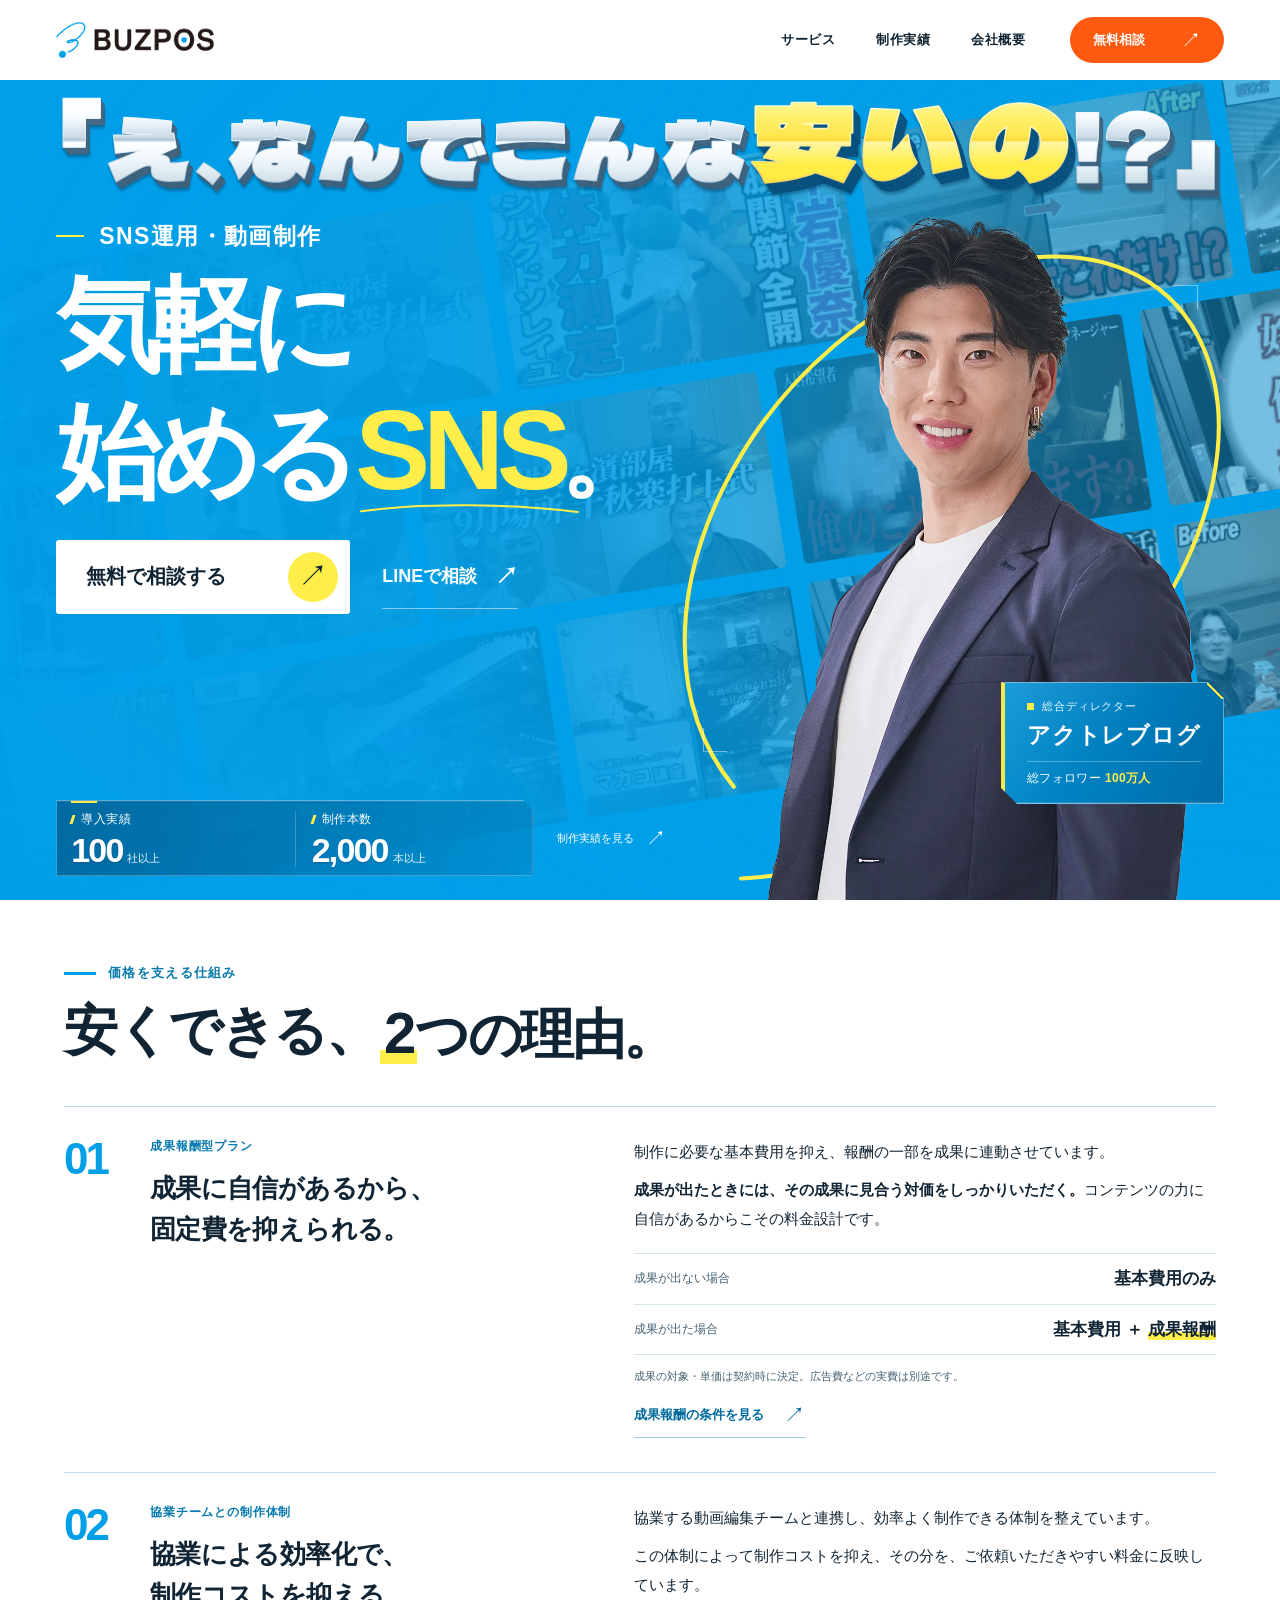
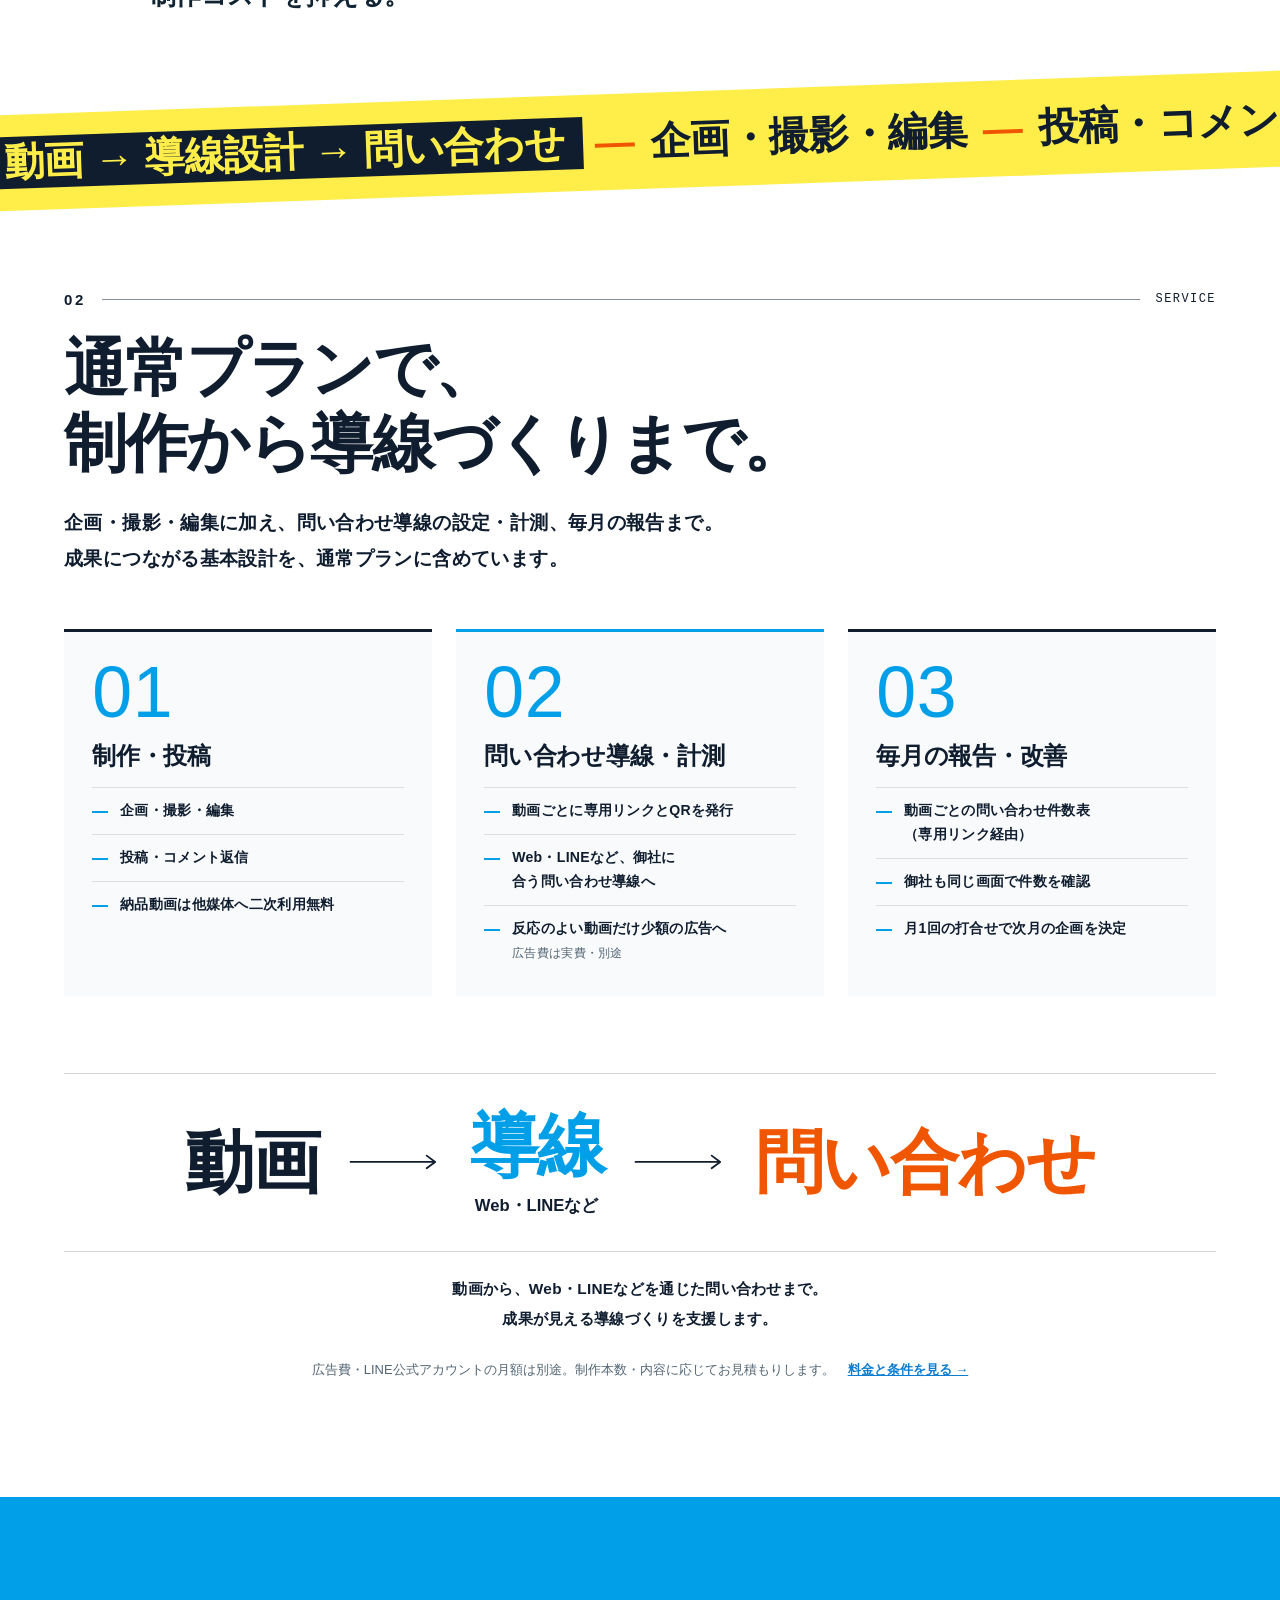
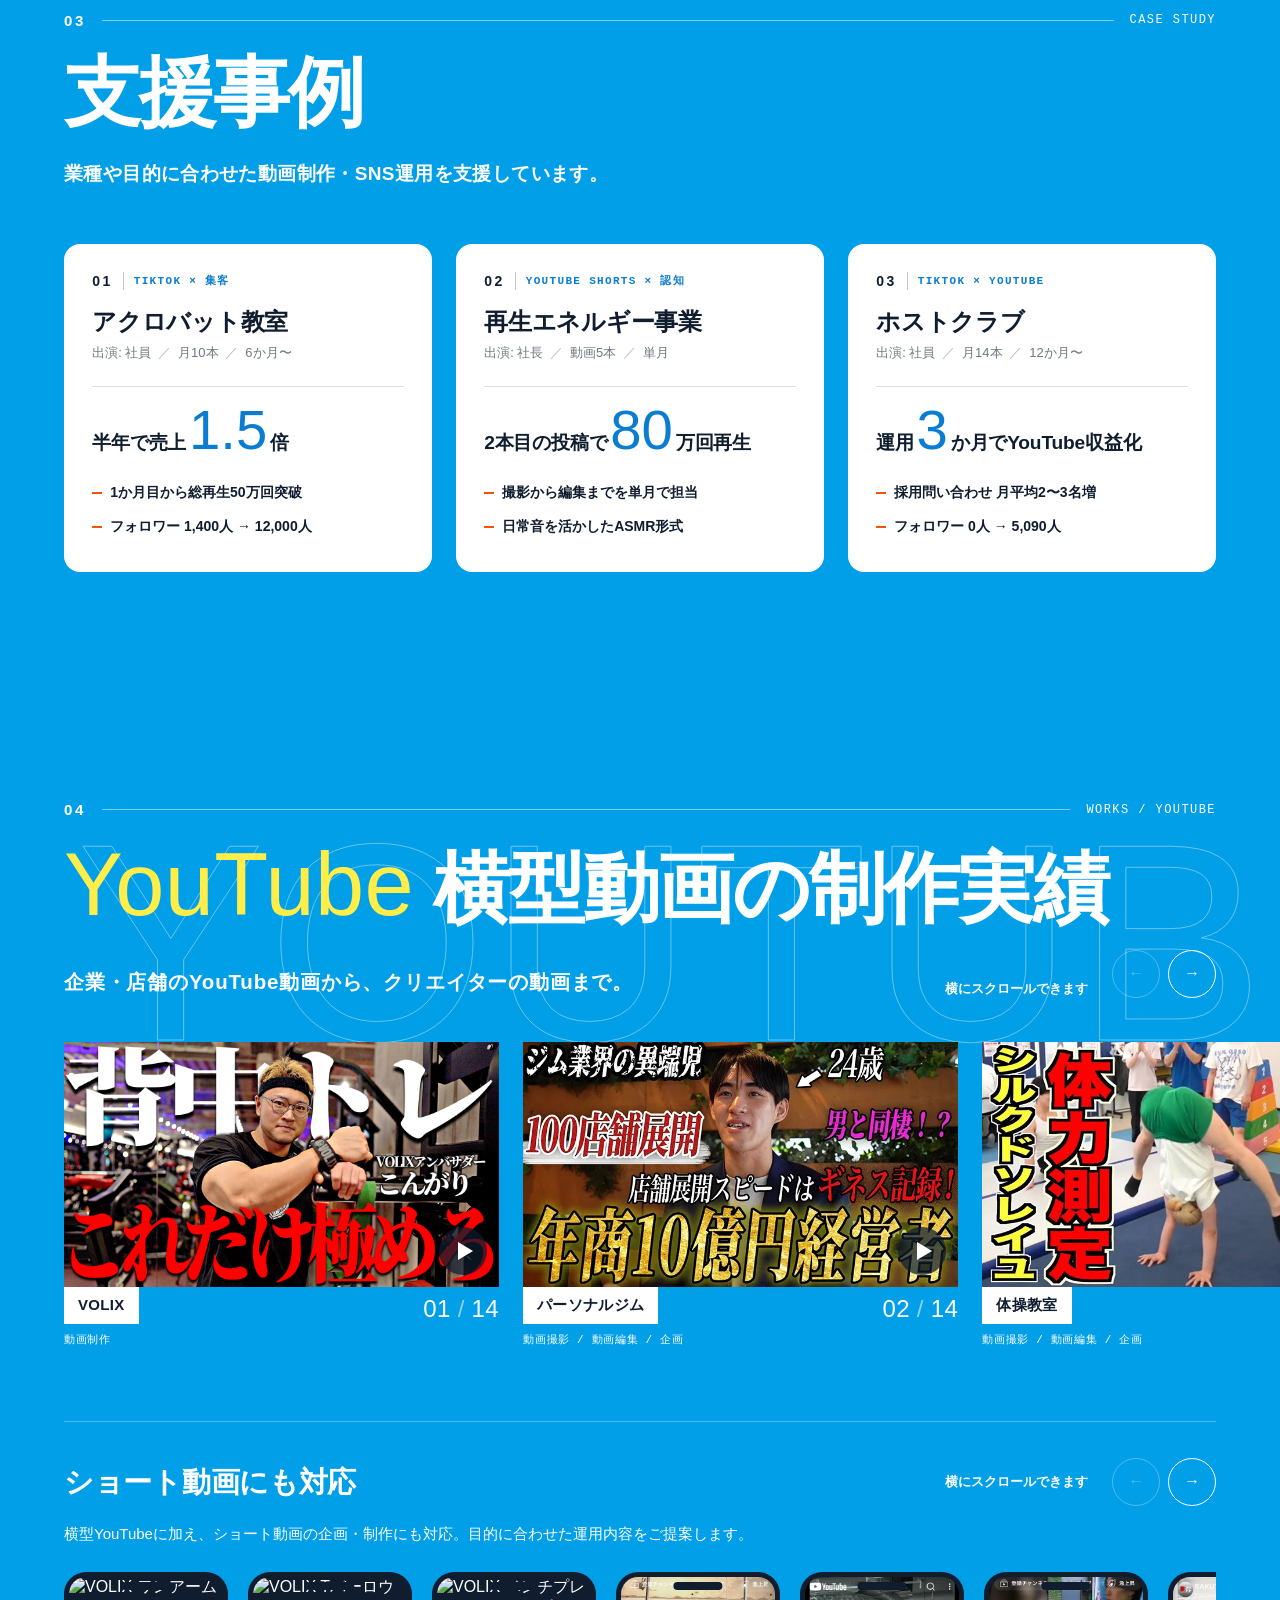
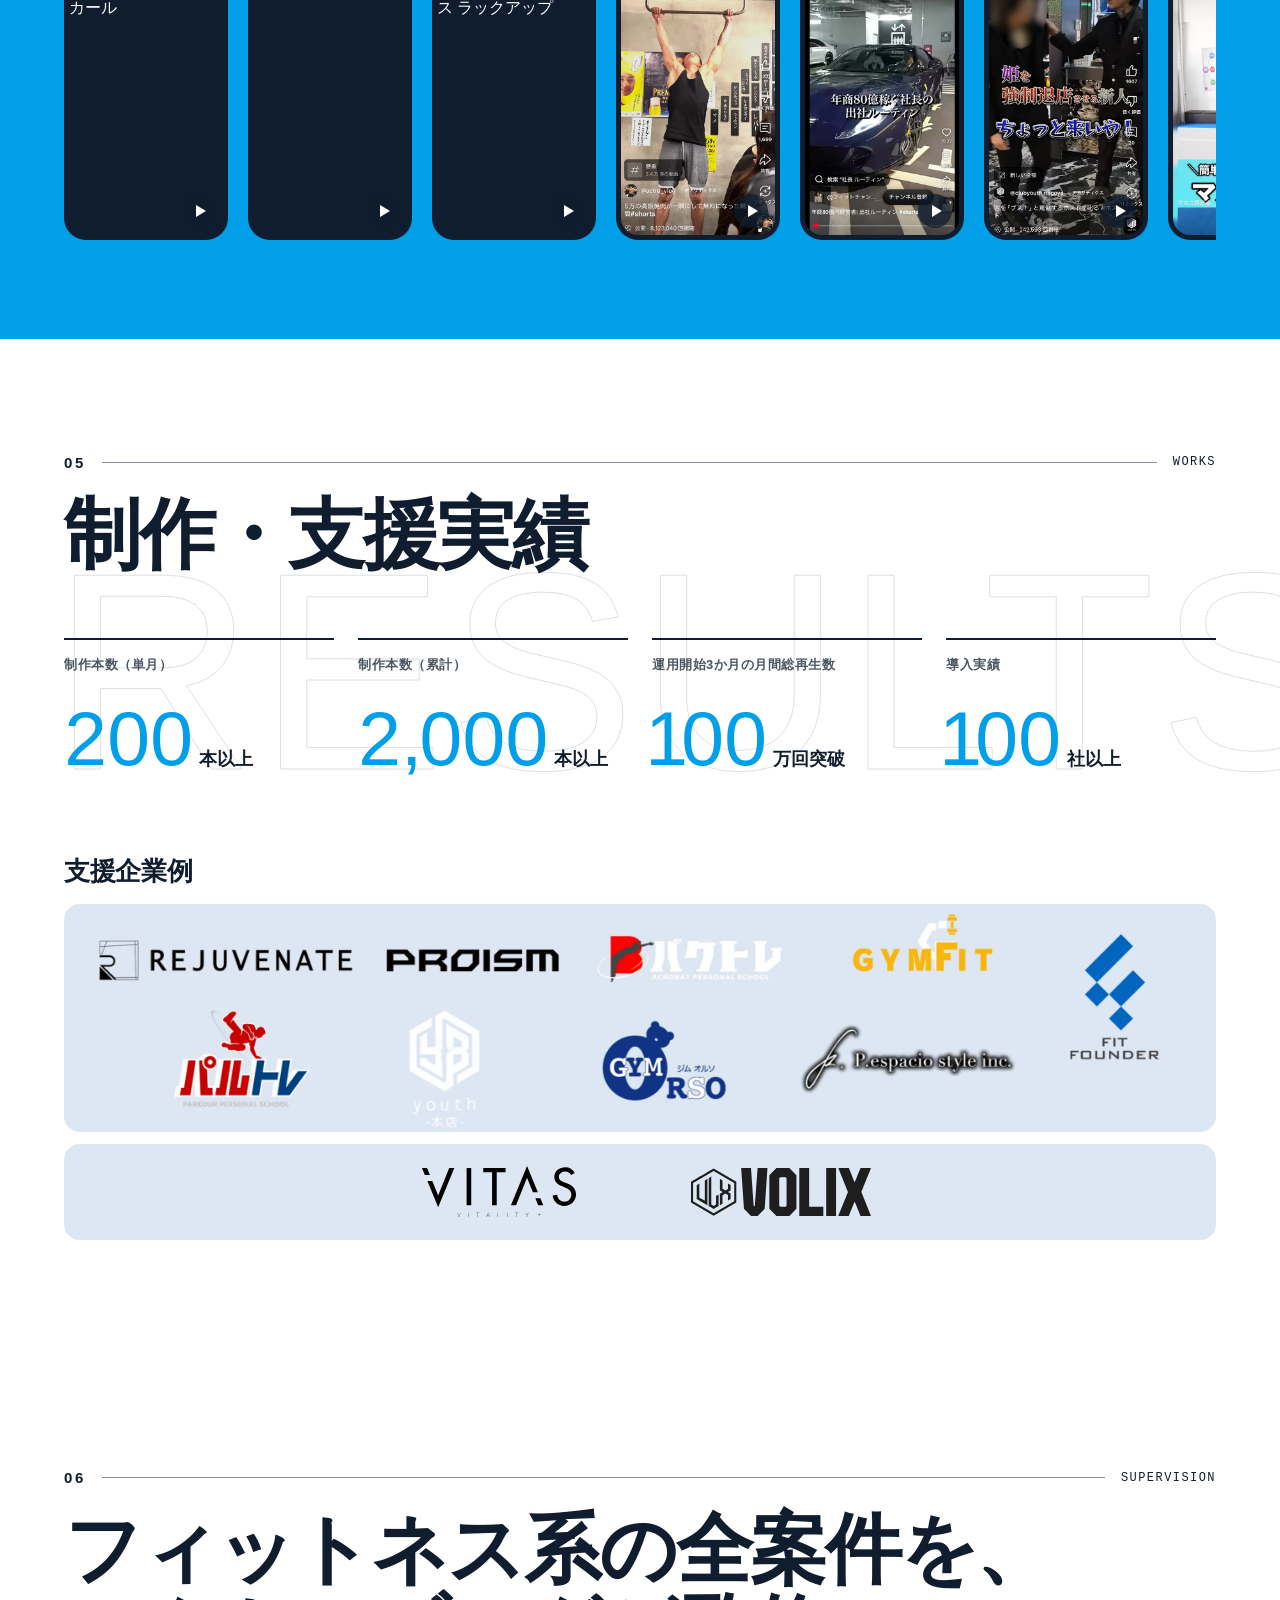
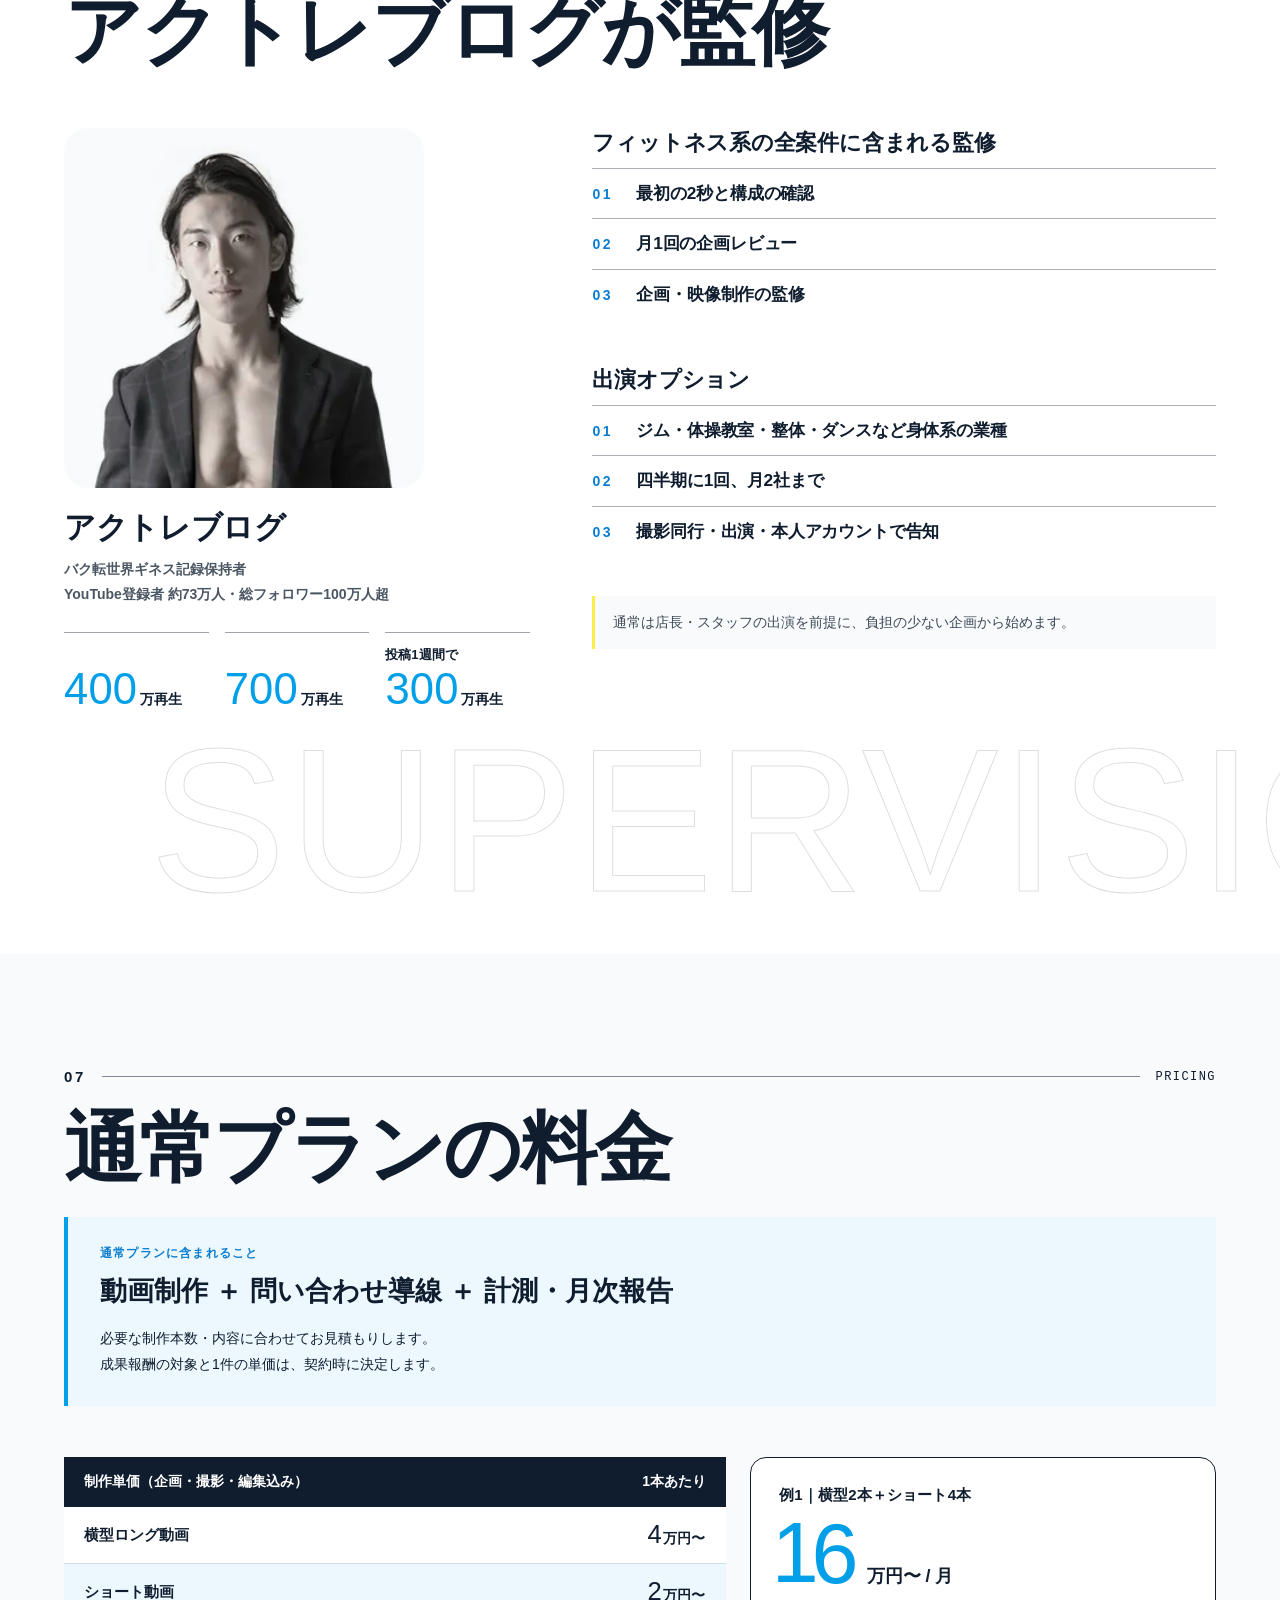
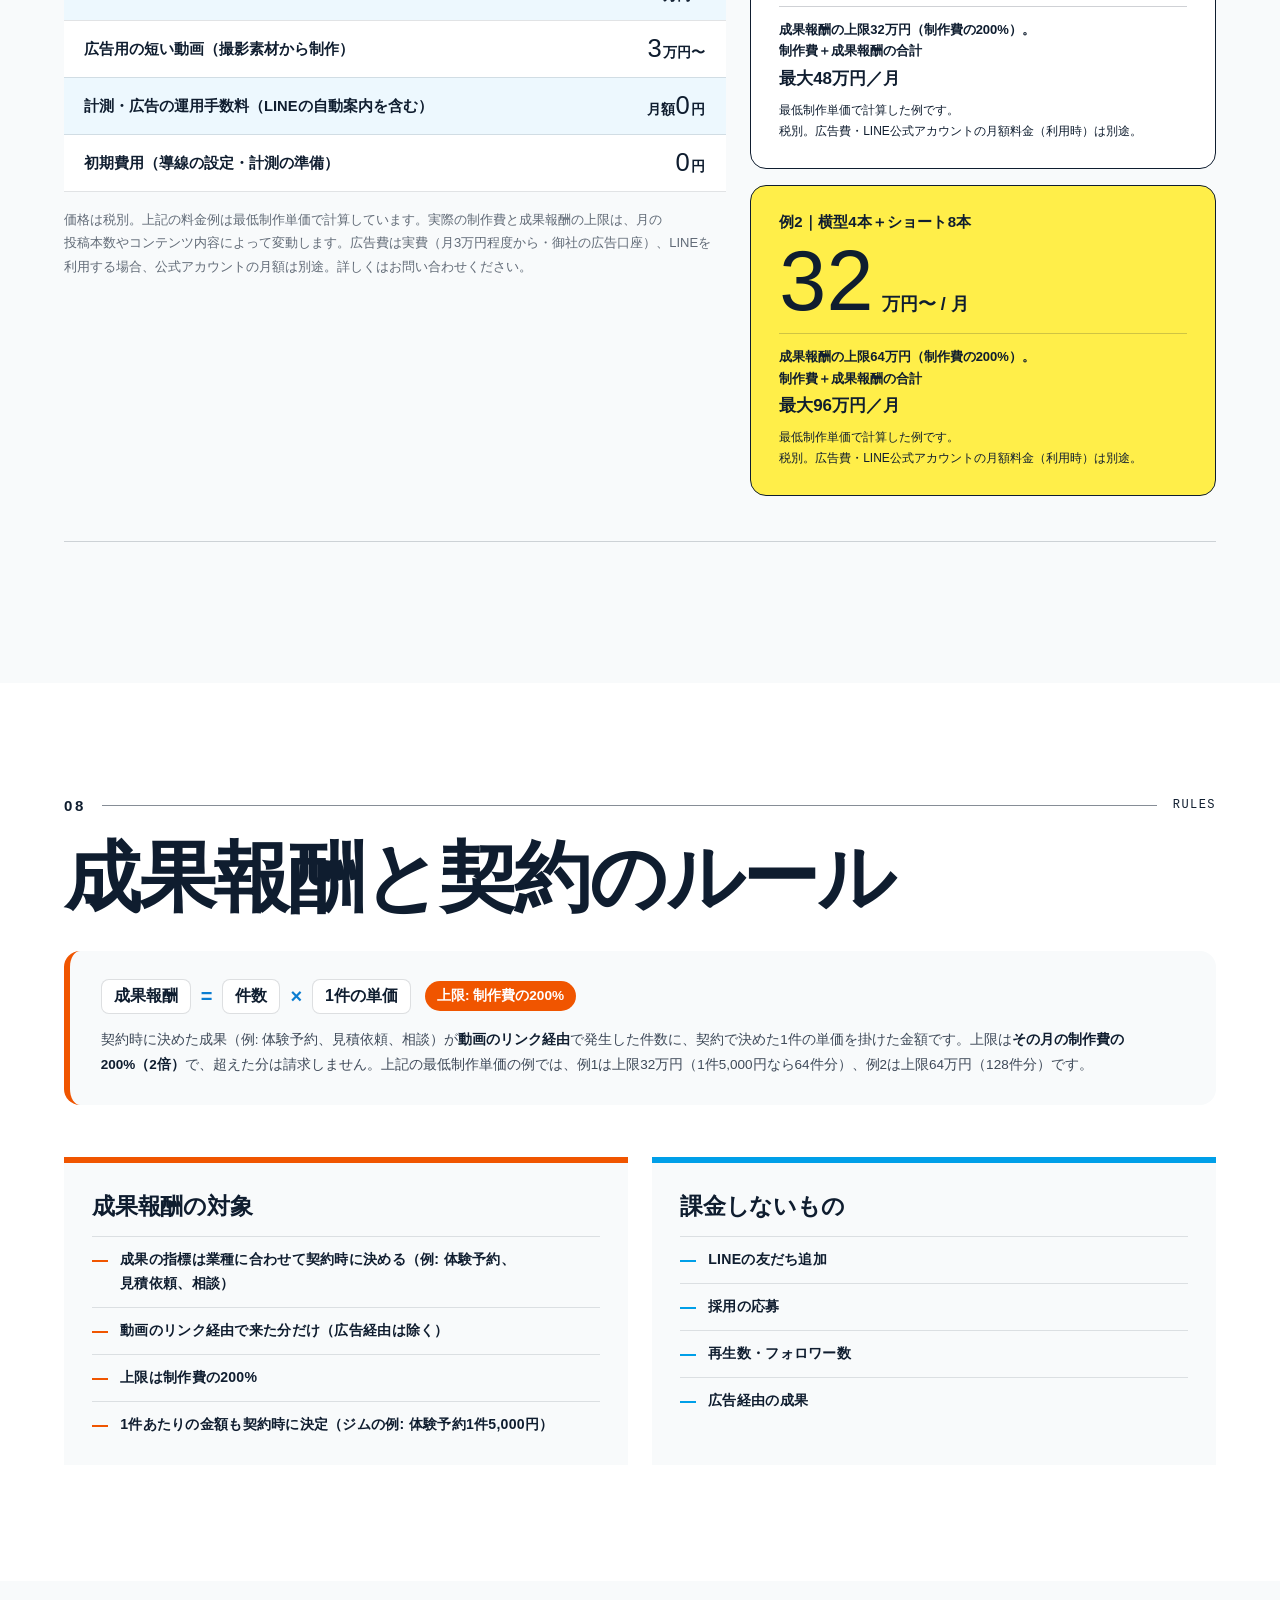
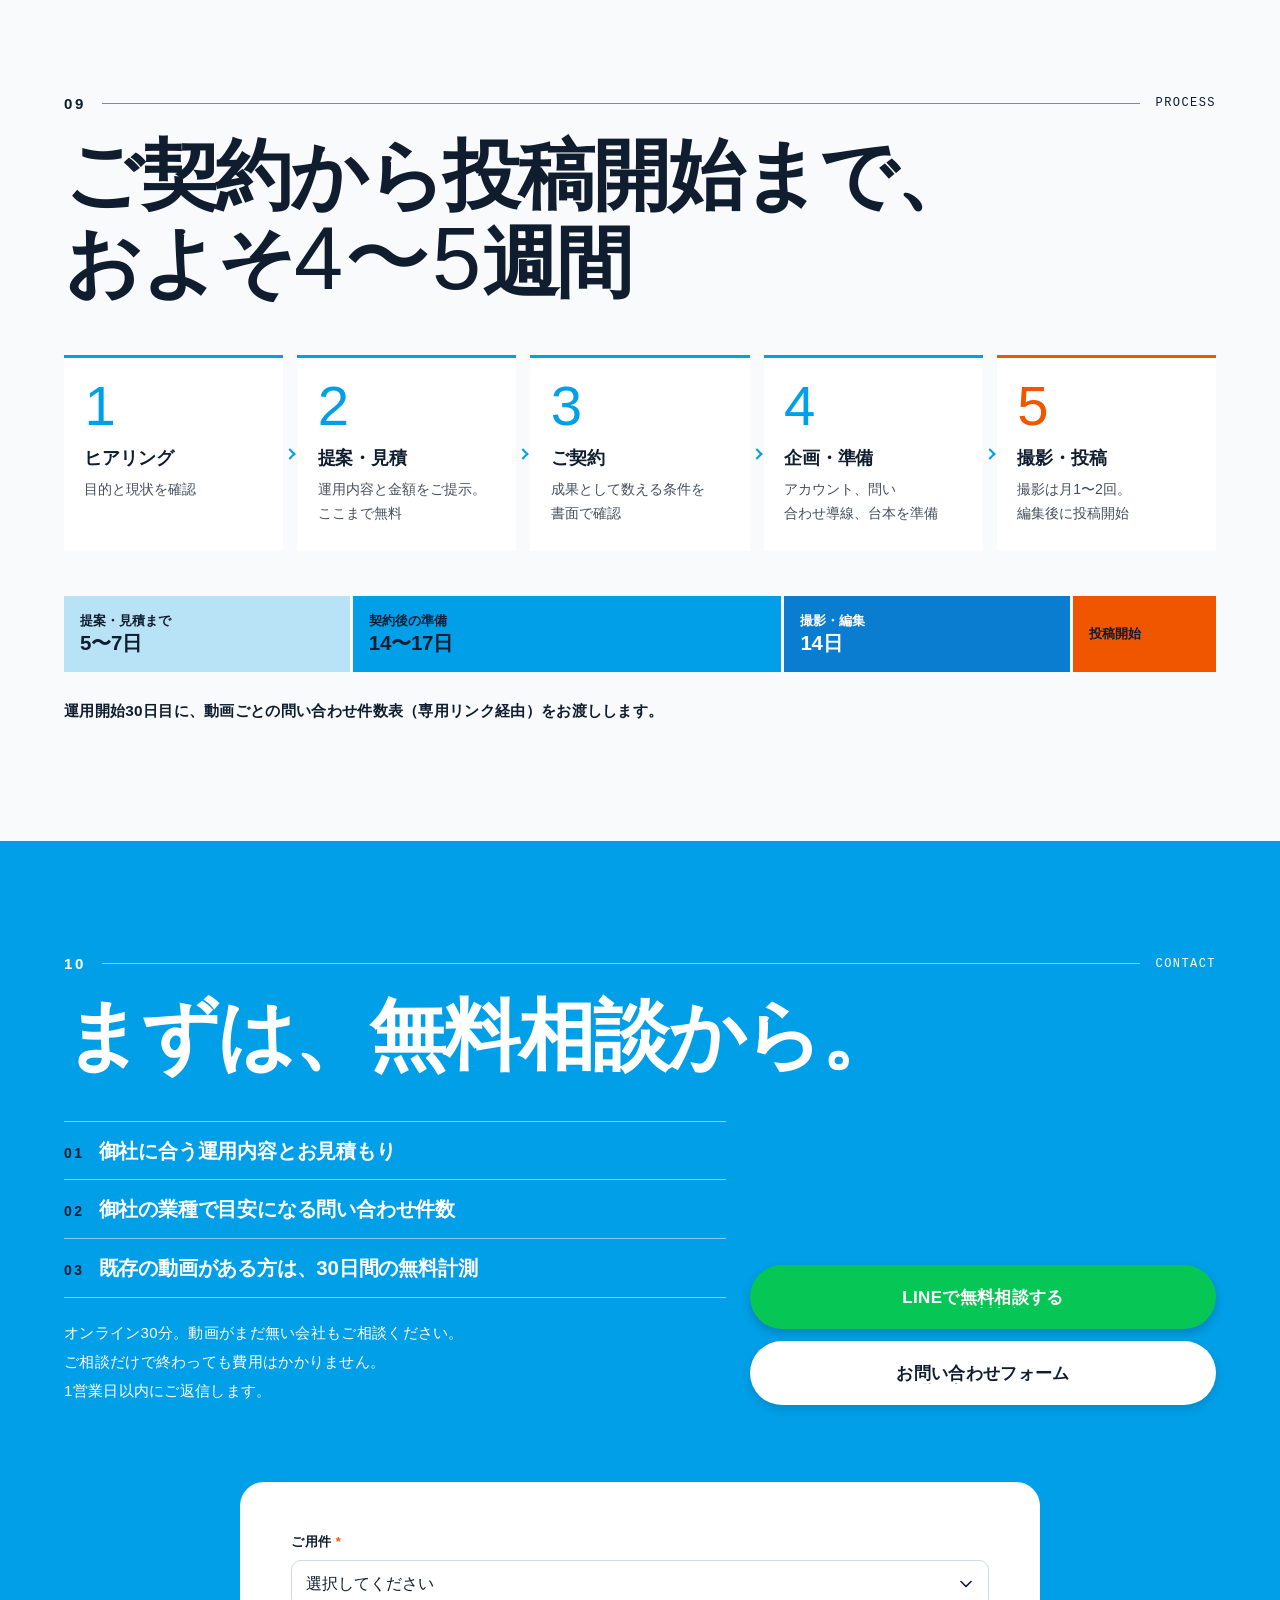
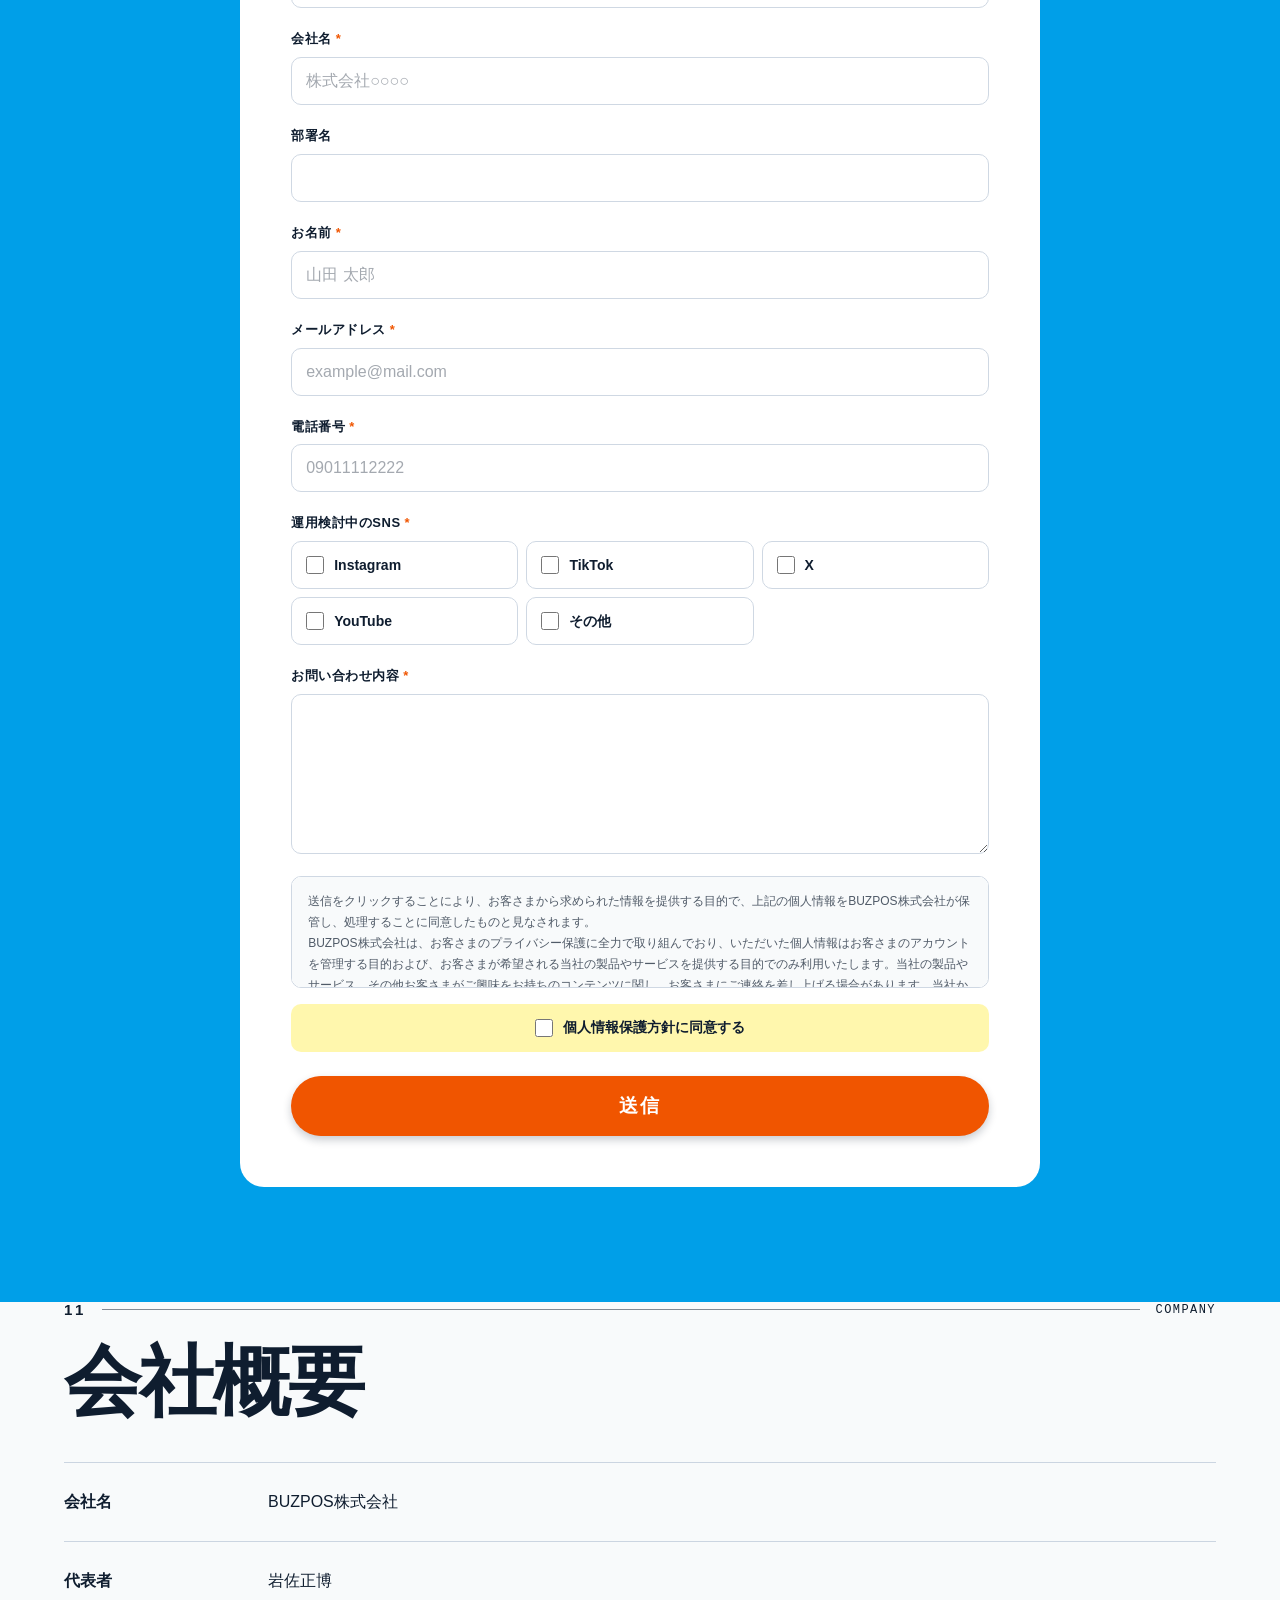
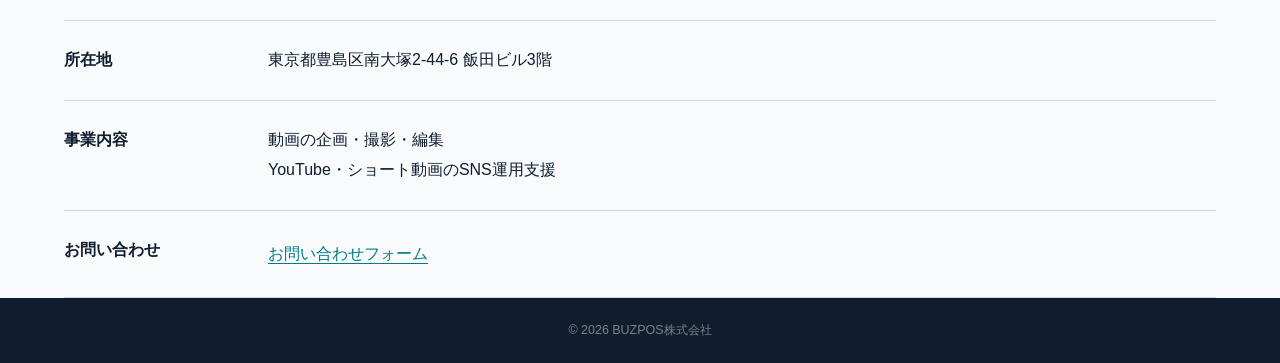
==== index.html @ ae8d7ec4 "Update hero copy to ask why the service is affordable" ====
<!DOCTYPE html>

<html lang="ja">
<head>
<meta charset="utf-8"/>
<meta content="width=device-width, initial-scale=1.0, viewport-fit=cover" name="viewport"/>
<meta content="
  default-src 'self';
  base-uri 'none';
  object-src 'none';
  form-action 'self';
  script-src 'self' 'unsafe-inline' https://cdn.jsdelivr.net;
  style-src 'self' 'unsafe-inline' https://fonts.googleapis.com https://cdn.jsdelivr.net;
  font-src 'self' data: https://fonts.gstatic.com https://buzpos.co.jp;
  img-src 'self' data: https:;
  media-src 'self' https://pub-a821e9587754423f80e9145e37c307df.r2.dev https://buzpos.co.jp;
  connect-src 'self' https://buzpos.co.jp;
  frame-src https://www.youtube.com https://www.youtube-nocookie.com;
" http-equiv="Content-Security-Policy"/>
<script>
/* 出現演出の隠し方：.js がある時だけ [data-reveal] を隠す。3 秒以内に GSAP の init が終わらなければ .js を外す（CDN 障害でも中身が消えない） */
(function (h) {
  h.classList.add('js');
  window.__motionTimer = setTimeout(function () { if (!window.__motionReady) h.classList.remove('js'); }, 3000);
})(document.documentElement);
</script>
<title>BUZPOS｜気軽に始めるSNS。SNS運用・動画制作</title>
<meta content="企画・撮影・編集込みでショート動画1本2万円〜、横型動画1本4万円〜（税別）。協業する動画編集チームと連携し、低価格の動画制作・SNS運用を提供。制作費＋成果報酬の料金体系です。" name="description"/>
<meta content="BUZPOS,バズポス,SNS運用代行,YouTube,横型動画,ショート動画,動画制作,LINE" name="keywords"/>
<meta content="BUZPOS｜気軽に始めるSNS。SNS運用・動画制作" property="og:title"/>
<meta content="企画・撮影・編集込みでショート動画1本2万円〜、横型動画1本4万円〜（税別）。協業する動画編集チームと連携し、低価格の動画制作・SNS運用を提供。制作費＋成果報酬の料金体系です。" property="og:description"/>
<meta content="https://buzpos.co.jp/" property="og:url"/>
<meta content="website" property="og:type"/>
<meta content="https://buzpos.co.jp/sns_assets/images/og_img_v2.png" property="og:image"/>
<meta content="1200" property="og:image:width"/>
<meta content="630" property="og:image:height"/>
<meta content="summary_large_image" name="twitter:card"/>
<meta content="strict-origin-when-cross-origin" name="referrer"/>
<meta content="camera=(), microphone=(), geolocation=(), payment=(), usb=()" http-equiv="Permissions-Policy"/>
<meta content="#009fe8" name="theme-color"/>
<link href="sns_assets/images/logo_symbol.svg" rel="icon" type="image/svg+xml"/>
<link href="https://fonts.googleapis.com" rel="preconnect"/>
<link crossorigin="" href="https://fonts.gstatic.com" rel="preconnect"/>
<link crossorigin="" href="https://cdn.jsdelivr.net" rel="preconnect"/>
<link as="font" crossorigin="" href="https://fonts.gstatic.com/s/anton/v27/1Ptgg87LROyAm3Kz-C8CSKlv.woff2" rel="preload" type="font/woff2"/>
<link as="image" fetchpriority="high" href="sns_assets/images/fv_img_person_20250710.webp" rel="preload"/>
<link href="https://fonts.googleapis.com/css2?family=Anton&amp;family=Barlow+Condensed:wght@700;800;900&amp;family=Noto+Sans+JP:wght@400;500;700;900&amp;family=Space+Mono:wght@400;700&amp;display=swap" rel="stylesheet"/>
<style>
/* ══ 共通の土台（リセット・:root・フッター・アイコンフォント・動画ライトボックス）。旧タブから移植した各セクション用 CSS は第2段で削除 ══ */
*, *::before, *::after { box-sizing: border-box; margin: 0; padding: 0; }
:root {
  --teal:       #00b4c6;
  --teal2:      #009aab;
  --teal-dark:  #007a88;
  --teal-light: #e8f8fa;
  --cyan: #00b4c6;
  --blue: #009aab;
  --dark:  #0f1d2f;
  --dark2: #162538;
  --navy:  #1a2d42;
  --mid:   #334155;
  --muted: #64748b;
  --white: #fff;
  --bg:      #ffffff;
  --bg-gray: #f8fafb;
  --bg-teal: #f0f9fa;
  --border:  #e2e8f0;
  --text: #0f1d2f;
  --sub:  #334155;
  --orange:  #f05500;
  --orange2: #d44a00;
  --green: #06C755;
  --shadow-sm: 0 1px 3px rgba(0,0,0,.07), 0 1px 2px rgba(0,0,0,.05);
  --shadow-md: 0 4px 16px rgba(0,0,0,.07), 0 2px 4px rgba(0,0,0,.04);
  --shadow-lg: 0 10px 40px rgba(0,0,0,.09), 0 4px 12px rgba(0,0,0,.05);
  --shadow-hover: 0 12px 48px rgba(0,0,0,.1), 0 4px 16px rgba(0,0,0,.06);
  --r: 8px;
  --tr: 0.2s cubic-bezier(0.4,0,0.2,1);
  --font-display: "Barlow Condensed", "Noto Sans JP", sans-serif;
  --font-mono: "Space Mono", "Menlo", monospace;
}
html { -webkit-overflow-scrolling: touch; } /* scroll-behavior: smooth は ScrollTrigger の refresh と競合し #sns-contact 着地が途中で止まるので外した。ページ内リンクは motion.js が smooth にする */
body {
  font-family: "Hiragino Kaku Gothic ProN","Noto Sans JP",sans-serif;
  background: var(--bg);
  color: var(--text);
  overflow-x: hidden;
  max-width: 100vw;
  -webkit-font-smoothing: antialiased;
}
a, button, summary { -webkit-tap-highlight-color: transparent; touch-action: manipulation; }
input, select, textarea { font-size: 1rem; }
/* お問い合わせフォームのハニーポット（人間には見せない・ボットだけが埋める） */
.form-hp { position: absolute; left: -9999px; top: auto; width: 1px; height: 1px; overflow: hidden; }
footer { background: var(--dark); color: rgba(255,255,255,.45); text-align: center; padding: 24px 20px calc(24px + env(safe-area-inset-bottom)); font-size: .78rem; }
html { scroll-padding-top: 100px; overscroll-behavior-x: none; }
@media (prefers-reduced-motion:reduce) {
  *,*::before,*::after { animation-duration:.01ms!important; animation-iteration-count:1!important; transition-duration:.01ms!important; }
}
@font-face {
  font-family: "icomoon";
  src: url("[data-uri]") format("woff");
  font-weight: normal;
  font-style: normal;
  font-display: block;
}
[class^="icon-"], [class*=" icon-"] {
  font-family: "icomoon" !important;
  font-style: normal;
  font-weight: normal;
  font-variant: normal;
  text-transform: none;
  line-height: 1;
  -webkit-font-smoothing: antialiased;
  -moz-osx-font-smoothing: grayscale;
}
.icon-hint:before { content: "\e900"; }
.icon-insta:before { content: "\e901"; }
.icon-touch:before { font-size: min(5vw, 24px); content: "\e902"; }
.icon-x:before { content: "\e903"; }
.icon-youtube:before { content: "\e904"; }
#sns-videoModal { display: none; position: fixed; z-index: 10000; left: 0; top: 0; width: 100%; height: 100%; background: rgba(0,0,0,0.9); backdrop-filter: blur(10px); animation: fadeInSns 0.3s ease; }
#sns-videoModal.show { display: flex; align-items: center; justify-content: center; }
#sns-videoModal .modal-content { position: relative; width: 100%; max-width: 800px; background: #555; overflow: hidden; box-shadow: 0 20px 60px rgba(0,0,0,0.3); animation: slideInSns 0.3s ease; }
#sns-videoModal .modal-title { display: none; }
#sns-videoModal .video-container { position: relative; width: 100%; height: 0; padding-bottom: 56.25%; }
#sns-videoModal .video-container iframe { position: absolute; top: 0; left: 0; width: 100%; height: 100%; border: none; }
#sns-videoModal.modal-short .modal-content { max-width: 450px; height: 80vh; max-height: 800px; }
#sns-videoModal.modal-short .video-container { padding-bottom: 0; height: 100%; }
@keyframes fadeInSns { from { opacity: 0; } to { opacity: 1; } }
@keyframes slideInSns { from { opacity: 0; transform: translateY(-50px) scale(0.9); } to { opacity: 1; transform: translateY(0) scale(1); } }
</style>
<link href="sns_assets/css/v2.css?v=20261112-lp1" rel="stylesheet"/>
<script defer="" src="https://cdn.jsdelivr.net/npm/gsap@3.13.0/dist/gsap.min.js"></script>
<script defer="" src="https://cdn.jsdelivr.net/npm/gsap@3.13.0/dist/ScrollTrigger.min.js"></script>
<script defer="" src="sns_assets/js/motion.js"></script>
<style>
.v2-company{background:#f8fafb;}
.v2-company__list{margin-top:40px;border-top:1px solid #cbd5e1;}
.v2-company__list>div{display:grid;grid-template-columns:180px minmax(0,1fr);gap:24px;padding:24px 0;border-bottom:1px solid #cbd5e1;font-size:16px;line-height:1.9;}
.v2-company__list dt{font-weight:700;}
.v2-company__list dd{margin:0;overflow-wrap:anywhere;}
.v2-company__list a{color:#007a88;text-decoration:underline;text-underline-offset:4px;display:inline-block;padding:4px 0;}
@media(max-width:600px){.v2-company__list>div{grid-template-columns:1fr;gap:6px;padding:20px 0;}.v2-company__list{margin-top:28px;}}
</style>

<link href="sns_assets/css/studio.css?v=20261119-copy1" rel="stylesheet"/><link href="https://fonts.googleapis.com/css2?family=Inter:wght@500;600;700;800&amp;display=swap" rel="stylesheet"/><link as="font" crossorigin="" href="sns_assets/fonts/price-dela-gothic.ttf?v=20261119-copy1" rel="preload" type="font/ttf"/><script defer="" src="sns_assets/js/studio.js?v=20261118-fv1"></script>
<link href="sns_assets/css/value.css?v=20261118-value1" rel="stylesheet"/>
</head>
<body>
<!-- ── Header ── -->
<header class="studio-header">
<a aria-label="BUZPOS ホーム" class="studio-logo" href="#sns-top"><img alt="BUZPOS" height="87" src="sns_assets/images/logo_2.png" width="392"/></a>
<nav aria-label="メインメニュー" class="studio-nav">
<a href="#v2-service">サービス</a>
<a href="#v2-cases">制作実績</a>
<a href="#company">会社概要</a>
</nav>
<details class="studio-mobile-menu">
<summary><span class="menu-label">メニュー</span><span aria-hidden="true" class="menu-icon"></span></summary>
<nav aria-label="スマートフォンメニュー" class="mobile-nav">
<a href="#v2-service">サービス<span aria-hidden="true">↗</span></a>
<a href="#v2-cases">制作実績<span aria-hidden="true">↗</span></a>
<a href="#company">会社概要<span aria-hidden="true">↗</span></a>
</nav>
</details>
<a class="header-contact" href="#sns-contact"><span>無料相談</span><span aria-hidden="true">↗</span></a>
</header>
<main id="main">
<!-- ══ 01 HERO ══ -->
<section aria-labelledby="studio-title" class="studio-hero" id="sns-top">
<div aria-hidden="true" class="studio-reels">
<div class="reel-lane reel-lane-one"><div class="reel-strip"><div class="reel-set">
<div class="reel-card"><video loop="" muted="" playsinline="" poster="sns_assets/images/volix-hero-poster.jpg" preload="metadata" src="sns_assets/video/volix-hero.mp4"></video></div>
<div class="reel-card"><img alt="" height="720" src="sns_assets/images/isegahama-e80q2SCevTI.jpg" width="1280"/></div>
<div class="reel-card"><img alt="" height="422" src="sns_assets/images/img_youtube_achievement_2.webp" width="750"/></div>
<div class="reel-card"><img alt="" height="422" src="sns_assets/images/img_youtube_achievement_4.webp" width="750"/></div>
</div></div></div>
<div class="reel-lane reel-lane-two"><div class="reel-strip"><div class="reel-set">
<div class="reel-card"><img alt="" height="422" src="sns_assets/images/img_youtube_achievement_8.webp" width="750"/></div>
<div class="reel-card reel-pair"><video loop="" muted="" playsinline="" poster="sns_assets/images/logic_poster.webp" preload="metadata" src="sns_assets/video/logic_loop.mp4"></video><img alt="" height="806" src="sns_assets/images/sample_movie_09.webp" width="482"/></div>
<div class="reel-card"><img alt="" height="720" src="sns_assets/images/isegahama-e80q2SCevTI.jpg" width="1280"/></div>
<div class="reel-card"><img alt="" height="422" src="sns_assets/images/img_youtube_achievement_5.webp" width="750"/></div>
</div></div></div>
<div class="reel-lane reel-lane-three"><div class="reel-strip"><div class="reel-set">
<div class="reel-card"><img alt="" height="422" src="sns_assets/images/img_youtube_achievement_4.webp" width="750"/></div>
<div class="reel-card"><img alt="" height="720" src="sns_assets/images/volix-hero-poster.jpg" width="1280"/></div>
<div class="reel-card reel-pair"><img alt="" height="806" src="sns_assets/images/sample_movie_10.webp" width="482"/><img alt="" height="806" src="sns_assets/images/sample_movie_08.webp" width="482"/></div>
<div class="reel-card"><img alt="" height="422" src="sns_assets/images/img_youtube_achievement_8.webp" width="750"/></div>
</div></div></div>
</div>
<div aria-hidden="true" class="reels-wash"></div>
<div class="studio-stage">
<p class="studio-price"><span><svg class="price-wordmark" viewBox="0 48 1280 128" role="img" aria-label="「え、なんでこんな安いの！？」" focusable="false">
<defs>
          <linearGradient id="price-white" gradientUnits="userSpaceOnUse" x1="0" y1="48" x2="0" y2="162">
            <stop offset="0" stop-color="#ffffff"/><stop offset=".28" stop-color="#f9fcff"/>
            <stop offset=".47" stop-color="#cadbe7"/><stop offset=".5" stop-color="#adc3d2"/>
            <stop offset=".525" stop-color="#ffffff"/><stop offset=".7" stop-color="#eef6fb"/>
            <stop offset="1" stop-color="#c3d4e0"/>
          </linearGradient>
          <linearGradient id="price-yellow" gradientUnits="userSpaceOnUse" x1="0" y1="48" x2="0" y2="162">
            <stop offset="0" stop-color="#fff8de"/><stop offset=".24" stop-color="#fae9b6"/>
            <stop offset=".47" stop-color="#dfbd71"/><stop offset=".5" stop-color="#a97c31"/>
            <stop offset=".525" stop-color="#fffdf0"/><stop offset=".7" stop-color="#f7e4af"/>
            <stop offset="1" stop-color="#bf954a"/>
          </linearGradient>
          <linearGradient id="price-depth-white" x1="0" y1="0" x2="0" y2="1">
            <stop offset="0" stop-color="#8aa4b8"/><stop offset="1" stop-color="#3b607c"/>
          </linearGradient>
          <linearGradient id="price-depth-gold" x1="0" y1="0" x2="0" y2="1">
            <stop offset="0" stop-color="#a87d35"/><stop offset="1" stop-color="#63451f"/>
          </linearGradient>
          <linearGradient id="price-rim-white" x1="0" y1="0" x2="0" y2="1">
            <stop offset="0" stop-color="#ffffff"/><stop offset=".45" stop-color="#e4f2fb"/><stop offset="1" stop-color="#83a2ba"/>
          </linearGradient>
          <linearGradient id="price-rim-gold" x1="0" y1="0" x2="0" y2="1">
            <stop offset="0" stop-color="#ffffff"/><stop offset=".45" stop-color="#fff7d2"/><stop offset="1" stop-color="#91692e"/>
          </linearGradient>
          <linearGradient id="price-amount-face" gradientUnits="userSpaceOnUse" x1="0" y1="48" x2="0" y2="162">
            <stop offset="0" stop-color="#fff9b8"/><stop offset=".28" stop-color="#fff16c"/>
            <stop offset=".47" stop-color="#ffe54b"/><stop offset=".5" stop-color="#f6d83b"/>
            <stop offset=".525" stop-color="#fff7a4"/><stop offset=".72" stop-color="#ffee49"/>
            <stop offset="1" stop-color="#ffe63b"/>
          </linearGradient>
          <linearGradient id="price-amount-depth" x1="0" y1="0" x2="0" y2="1">
            <stop offset="0" stop-color="#76b5d8"/><stop offset="1" stop-color="#07507e"/>
          </linearGradient>
          <linearGradient id="price-amount-rim" x1="0" y1="0" x2="0" y2="1">
            <stop offset="0" stop-color="#fffef0"/><stop offset=".45" stop-color="#fff8b5"/><stop offset="1" stop-color="#dfbc36"/>
          </linearGradient>
          <linearGradient id="price-sheen-light" x1="0" y1="0" x2="1" y2="0">
            <stop offset="0" stop-color="#ffffff" stop-opacity="0"/>
            <stop offset=".18" stop-color="#376b92" stop-opacity=".32"/>
            <stop offset=".32" stop-color="#fffde9" stop-opacity=".35"/>
            <stop offset=".42" stop-color="#ffffff" stop-opacity="1"/>
            <stop offset=".62" stop-color="#ffffff" stop-opacity="1"/>
            <stop offset=".78" stop-color="#fffde9" stop-opacity=".4"/>
            <stop offset="1" stop-color="#ffffff" stop-opacity="0"/>
          </linearGradient>
          <text font-size="100.000" id="price-letter-0" x="5.000" y="144">「</text>
<text font-size="89.388" id="price-letter-1" x="55.944" y="150">え</text>
<text font-size="72.086" id="price-letter-2" x="152.543" y="150">、</text>
<text font-size="89.388" id="price-letter-3" x="190.225" y="150">な</text>
<text font-size="89.388" id="price-letter-4" x="286.841" y="150">ん</text>
<text font-size="89.388" id="price-letter-5" x="380.179" y="150">で</text>
<text font-size="89.388" id="price-letter-6" x="475.187" y="150">こ</text>
<text font-size="89.388" id="price-letter-7" x="567.245" y="150">ん</text>
<text font-size="89.388" id="price-letter-8" x="665.500" y="150">な</text>
<text font-size="111.494" id="price-letter-9" x="764.394" y="150">安</text>
<text font-size="111.494" id="price-letter-10" x="882.774" y="150">い</text>
<text font-size="111.494" id="price-letter-11" x="1000.700" y="150">の</text>
<text font-size="96.115" id="price-letter-12" x="1081.879" y="150">！</text>
<text font-size="96.115" id="price-letter-13" x="1135.034" y="150">？</text>
<text font-size="100.000" id="price-letter-14" x="1227.000" y="140">」</text>
<clipPath clipPathUnits="userSpaceOnUse" id="price-amount-clip"><use href="#price-letter-9"/><use href="#price-letter-10"/><use href="#price-letter-11"/></clipPath>
</defs>
<g class="price-surface">
<g class="price-glyph" data-character="「" style="--price-delay:0.080s">
<use class="price-depth" href="#price-letter-0" transform="translate(5.20 8)"/>
<use class="price-depth" href="#price-letter-0" transform="translate(4.55 7)"/>
<use class="price-depth" href="#price-letter-0" transform="translate(3.90 6)"/>
<use class="price-depth" href="#price-letter-0" transform="translate(3.25 5)"/>
<use class="price-depth" href="#price-letter-0" transform="translate(2.60 4)"/>
<use class="price-depth" href="#price-letter-0" transform="translate(1.95 3)"/>
<use class="price-depth" href="#price-letter-0" transform="translate(1.30 2)"/>
<use class="price-depth" href="#price-letter-0" transform="translate(0.65 1)"/>
<use class="price-bevel" href="#price-letter-0"/>
<use class="price-face" href="#price-letter-0"/>
</g>
<g class="price-glyph" data-character="え" style="--price-delay:0.112s">
<use class="price-depth" href="#price-letter-1" transform="translate(5.20 8)"/>
<use class="price-depth" href="#price-letter-1" transform="translate(4.55 7)"/>
<use class="price-depth" href="#price-letter-1" transform="translate(3.90 6)"/>
<use class="price-depth" href="#price-letter-1" transform="translate(3.25 5)"/>
<use class="price-depth" href="#price-letter-1" transform="translate(2.60 4)"/>
<use class="price-depth" href="#price-letter-1" transform="translate(1.95 3)"/>
<use class="price-depth" href="#price-letter-1" transform="translate(1.30 2)"/>
<use class="price-depth" href="#price-letter-1" transform="translate(0.65 1)"/>
<use class="price-bevel" href="#price-letter-1"/>
<use class="price-face" href="#price-letter-1"/>
</g>
<g class="price-glyph" data-character="、" style="--price-delay:0.144s">
<use class="price-depth" href="#price-letter-2" transform="translate(5.20 8)"/>
<use class="price-depth" href="#price-letter-2" transform="translate(4.55 7)"/>
<use class="price-depth" href="#price-letter-2" transform="translate(3.90 6)"/>
<use class="price-depth" href="#price-letter-2" transform="translate(3.25 5)"/>
<use class="price-depth" href="#price-letter-2" transform="translate(2.60 4)"/>
<use class="price-depth" href="#price-letter-2" transform="translate(1.95 3)"/>
<use class="price-depth" href="#price-letter-2" transform="translate(1.30 2)"/>
<use class="price-depth" href="#price-letter-2" transform="translate(0.65 1)"/>
<use class="price-bevel" href="#price-letter-2"/>
<use class="price-face" href="#price-letter-2"/>
</g>
<g class="price-glyph" data-character="な" style="--price-delay:0.176s">
<use class="price-depth" href="#price-letter-3" transform="translate(5.20 8)"/>
<use class="price-depth" href="#price-letter-3" transform="translate(4.55 7)"/>
<use class="price-depth" href="#price-letter-3" transform="translate(3.90 6)"/>
<use class="price-depth" href="#price-letter-3" transform="translate(3.25 5)"/>
<use class="price-depth" href="#price-letter-3" transform="translate(2.60 4)"/>
<use class="price-depth" href="#price-letter-3" transform="translate(1.95 3)"/>
<use class="price-depth" href="#price-letter-3" transform="translate(1.30 2)"/>
<use class="price-depth" href="#price-letter-3" transform="translate(0.65 1)"/>
<use class="price-bevel" href="#price-letter-3"/>
<use class="price-face" href="#price-letter-3"/>
</g>
<g class="price-glyph" data-character="ん" style="--price-delay:0.208s">
<use class="price-depth" href="#price-letter-4" transform="translate(5.20 8)"/>
<use class="price-depth" href="#price-letter-4" transform="translate(4.55 7)"/>
<use class="price-depth" href="#price-letter-4" transform="translate(3.90 6)"/>
<use class="price-depth" href="#price-letter-4" transform="translate(3.25 5)"/>
<use class="price-depth" href="#price-letter-4" transform="translate(2.60 4)"/>
<use class="price-depth" href="#price-letter-4" transform="translate(1.95 3)"/>
<use class="price-depth" href="#price-letter-4" transform="translate(1.30 2)"/>
<use class="price-depth" href="#price-letter-4" transform="translate(0.65 1)"/>
<use class="price-bevel" href="#price-letter-4"/>
<use class="price-face" href="#price-letter-4"/>
</g>
<g class="price-glyph" data-character="で" style="--price-delay:0.240s">
<use class="price-depth" href="#price-letter-5" transform="translate(5.20 8)"/>
<use class="price-depth" href="#price-letter-5" transform="translate(4.55 7)"/>
<use class="price-depth" href="#price-letter-5" transform="translate(3.90 6)"/>
<use class="price-depth" href="#price-letter-5" transform="translate(3.25 5)"/>
<use class="price-depth" href="#price-letter-5" transform="translate(2.60 4)"/>
<use class="price-depth" href="#price-letter-5" transform="translate(1.95 3)"/>
<use class="price-depth" href="#price-letter-5" transform="translate(1.30 2)"/>
<use class="price-depth" href="#price-letter-5" transform="translate(0.65 1)"/>
<use class="price-bevel" href="#price-letter-5"/>
<use class="price-face" href="#price-letter-5"/>
</g>
<g class="price-glyph" data-character="こ" style="--price-delay:0.272s">
<use class="price-depth" href="#price-letter-6" transform="translate(5.20 8)"/>
<use class="price-depth" href="#price-letter-6" transform="translate(4.55 7)"/>
<use class="price-depth" href="#price-letter-6" transform="translate(3.90 6)"/>
<use class="price-depth" href="#price-letter-6" transform="translate(3.25 5)"/>
<use class="price-depth" href="#price-letter-6" transform="translate(2.60 4)"/>
<use class="price-depth" href="#price-letter-6" transform="translate(1.95 3)"/>
<use class="price-depth" href="#price-letter-6" transform="translate(1.30 2)"/>
<use class="price-depth" href="#price-letter-6" transform="translate(0.65 1)"/>
<use class="price-bevel" href="#price-letter-6"/>
<use class="price-face" href="#price-letter-6"/>
</g>
<g class="price-glyph" data-character="ん" style="--price-delay:0.304s">
<use class="price-depth" href="#price-letter-7" transform="translate(5.20 8)"/>
<use class="price-depth" href="#price-letter-7" transform="translate(4.55 7)"/>
<use class="price-depth" href="#price-letter-7" transform="translate(3.90 6)"/>
<use class="price-depth" href="#price-letter-7" transform="translate(3.25 5)"/>
<use class="price-depth" href="#price-letter-7" transform="translate(2.60 4)"/>
<use class="price-depth" href="#price-letter-7" transform="translate(1.95 3)"/>
<use class="price-depth" href="#price-letter-7" transform="translate(1.30 2)"/>
<use class="price-depth" href="#price-letter-7" transform="translate(0.65 1)"/>
<use class="price-bevel" href="#price-letter-7"/>
<use class="price-face" href="#price-letter-7"/>
</g>
<g class="price-glyph" data-character="な" style="--price-delay:0.336s">
<use class="price-depth" href="#price-letter-8" transform="translate(5.20 8)"/>
<use class="price-depth" href="#price-letter-8" transform="translate(4.55 7)"/>
<use class="price-depth" href="#price-letter-8" transform="translate(3.90 6)"/>
<use class="price-depth" href="#price-letter-8" transform="translate(3.25 5)"/>
<use class="price-depth" href="#price-letter-8" transform="translate(2.60 4)"/>
<use class="price-depth" href="#price-letter-8" transform="translate(1.95 3)"/>
<use class="price-depth" href="#price-letter-8" transform="translate(1.30 2)"/>
<use class="price-depth" href="#price-letter-8" transform="translate(0.65 1)"/>
<use class="price-bevel" href="#price-letter-8"/>
<use class="price-face" href="#price-letter-8"/>
</g>
<g class="price-glyph price-accent price-amount" data-character="安" style="--price-delay:0.368s">
<use class="price-depth" href="#price-letter-9" transform="translate(8.64 12)"/>
<use class="price-depth" href="#price-letter-9" transform="translate(7.92 11)"/>
<use class="price-depth" href="#price-letter-9" transform="translate(7.20 10)"/>
<use class="price-depth" href="#price-letter-9" transform="translate(6.48 9)"/>
<use class="price-depth" href="#price-letter-9" transform="translate(5.76 8)"/>
<use class="price-depth" href="#price-letter-9" transform="translate(5.04 7)"/>
<use class="price-depth" href="#price-letter-9" transform="translate(4.32 6)"/>
<use class="price-depth" href="#price-letter-9" transform="translate(3.60 5)"/>
<use class="price-depth" href="#price-letter-9" transform="translate(2.88 4)"/>
<use class="price-depth" href="#price-letter-9" transform="translate(2.16 3)"/>
<use class="price-depth" href="#price-letter-9" transform="translate(1.44 2)"/>
<use class="price-depth" href="#price-letter-9" transform="translate(0.72 1)"/>
<use class="price-bevel" href="#price-letter-9"/>
<use class="price-face" href="#price-letter-9"/>
</g>
<g class="price-glyph price-accent price-amount" data-character="い" style="--price-delay:0.400s">
<use class="price-depth" href="#price-letter-10" transform="translate(8.64 12)"/>
<use class="price-depth" href="#price-letter-10" transform="translate(7.92 11)"/>
<use class="price-depth" href="#price-letter-10" transform="translate(7.20 10)"/>
<use class="price-depth" href="#price-letter-10" transform="translate(6.48 9)"/>
<use class="price-depth" href="#price-letter-10" transform="translate(5.76 8)"/>
<use class="price-depth" href="#price-letter-10" transform="translate(5.04 7)"/>
<use class="price-depth" href="#price-letter-10" transform="translate(4.32 6)"/>
<use class="price-depth" href="#price-letter-10" transform="translate(3.60 5)"/>
<use class="price-depth" href="#price-letter-10" transform="translate(2.88 4)"/>
<use class="price-depth" href="#price-letter-10" transform="translate(2.16 3)"/>
<use class="price-depth" href="#price-letter-10" transform="translate(1.44 2)"/>
<use class="price-depth" href="#price-letter-10" transform="translate(0.72 1)"/>
<use class="price-bevel" href="#price-letter-10"/>
<use class="price-face" href="#price-letter-10"/>
</g>
<g class="price-glyph price-accent price-amount" data-character="の" style="--price-delay:0.432s">
<use class="price-depth" href="#price-letter-11" transform="translate(8.64 12)"/>
<use class="price-depth" href="#price-letter-11" transform="translate(7.92 11)"/>
<use class="price-depth" href="#price-letter-11" transform="translate(7.20 10)"/>
<use class="price-depth" href="#price-letter-11" transform="translate(6.48 9)"/>
<use class="price-depth" href="#price-letter-11" transform="translate(5.76 8)"/>
<use class="price-depth" href="#price-letter-11" transform="translate(5.04 7)"/>
<use class="price-depth" href="#price-letter-11" transform="translate(4.32 6)"/>
<use class="price-depth" href="#price-letter-11" transform="translate(3.60 5)"/>
<use class="price-depth" href="#price-letter-11" transform="translate(2.88 4)"/>
<use class="price-depth" href="#price-letter-11" transform="translate(2.16 3)"/>
<use class="price-depth" href="#price-letter-11" transform="translate(1.44 2)"/>
<use class="price-depth" href="#price-letter-11" transform="translate(0.72 1)"/>
<use class="price-bevel" href="#price-letter-11"/>
<use class="price-face" href="#price-letter-11"/>
</g>
<g class="price-glyph" data-character="！" style="--price-delay:0.464s">
<use class="price-depth" href="#price-letter-12" transform="translate(5.20 8)"/>
<use class="price-depth" href="#price-letter-12" transform="translate(4.55 7)"/>
<use class="price-depth" href="#price-letter-12" transform="translate(3.90 6)"/>
<use class="price-depth" href="#price-letter-12" transform="translate(3.25 5)"/>
<use class="price-depth" href="#price-letter-12" transform="translate(2.60 4)"/>
<use class="price-depth" href="#price-letter-12" transform="translate(1.95 3)"/>
<use class="price-depth" href="#price-letter-12" transform="translate(1.30 2)"/>
<use class="price-depth" href="#price-letter-12" transform="translate(0.65 1)"/>
<use class="price-bevel" href="#price-letter-12"/>
<use class="price-face" href="#price-letter-12"/>
</g>
<g class="price-glyph" data-character="？" style="--price-delay:0.496s">
<use class="price-depth" href="#price-letter-13" transform="translate(5.20 8)"/>
<use class="price-depth" href="#price-letter-13" transform="translate(4.55 7)"/>
<use class="price-depth" href="#price-letter-13" transform="translate(3.90 6)"/>
<use class="price-depth" href="#price-letter-13" transform="translate(3.25 5)"/>
<use class="price-depth" href="#price-letter-13" transform="translate(2.60 4)"/>
<use class="price-depth" href="#price-letter-13" transform="translate(1.95 3)"/>
<use class="price-depth" href="#price-letter-13" transform="translate(1.30 2)"/>
<use class="price-depth" href="#price-letter-13" transform="translate(0.65 1)"/>
<use class="price-bevel" href="#price-letter-13"/>
<use class="price-face" href="#price-letter-13"/>
</g>
<g class="price-glyph" data-character="」" style="--price-delay:0.528s">
<use class="price-depth" href="#price-letter-14" transform="translate(5.20 8)"/>
<use class="price-depth" href="#price-letter-14" transform="translate(4.55 7)"/>
<use class="price-depth" href="#price-letter-14" transform="translate(3.90 6)"/>
<use class="price-depth" href="#price-letter-14" transform="translate(3.25 5)"/>
<use class="price-depth" href="#price-letter-14" transform="translate(2.60 4)"/>
<use class="price-depth" href="#price-letter-14" transform="translate(1.95 3)"/>
<use class="price-depth" href="#price-letter-14" transform="translate(1.30 2)"/>
<use class="price-depth" href="#price-letter-14" transform="translate(0.65 1)"/>
<use class="price-bevel" href="#price-letter-14"/>
<use class="price-face" href="#price-letter-14"/>
</g>
</g>
<g aria-hidden="true" class="price-sheen" clip-path="url(#price-amount-clip)"><rect class="price-sheen-beam" fill="url(#price-sheen-light)" height="260" width="260" x="0" y="-20"/></g>
</svg></span></p>
<div class="studio-copy">
<p class="studio-category"><span aria-hidden="true" class="category-line"></span>SNS運用・動画制作</p>
<h1 aria-label="気軽に始めるSNS。" id="studio-title">
<span class="headline-mask"><span class="headline-line">気軽に</span></span>
<span class="headline-mask"><span class="headline-line">始める<span class="headline-sns">SNS<span class="headline-stop">。</span><svg aria-hidden="true" class="headline-underline" viewbox="0 0 340 30"><path d="M5 17 C100 3 236 6 330 18"></path></svg></span></span></span>
</h1>
<div class="studio-actions">
<a class="studio-primary" href="#sns-contact"><span>無料で相談する</span><span aria-hidden="true" class="button-disc">↗</span></a>
<a class="studio-line" href="https://lin.ee/aN0JGeo" rel="noopener" target="_blank">LINEで相談<span aria-hidden="true">↗</span></a>
</div>
</div>
<div aria-hidden="true" class="studio-art">
<svg class="studio-orbit" fill="none" viewbox="0 0 640 740"><path class="orbit-track" d="M92 586C-39 425 115 129 343 74C557 22 641 228 494 437C409 558 249 670 99 676"></path></svg>
<div class="portrait-reveal"><img alt="" class="studio-portrait" decoding="async" fetchpriority="high" height="1480" src="sns_assets/images/fv_img_person_20250710.webp" width="927"/></div>
<div class="art-corner art-corner-top"></div>
<div class="art-corner art-corner-bottom"></div>
</div>
<div class="studio-signature">
<p class="signature-role">総合ディレクター</p>
<p class="signature-name">アクトレブログ</p>
<p class="signature-followers">総フォロワー <strong>100万人</strong></p>
</div>
<div aria-label="BUZPOSの実績" class="studio-proof">
<div class="proof-stats">
<div class="proof-item"><span class="proof-label">導入実績</span><span class="proof-value"><span class="proof-number">100</span><span class="proof-unit">社以上</span></span></div>
<div class="proof-item"><span class="proof-label">制作本数</span><span class="proof-value"><span class="proof-number">2,000</span><span class="proof-unit">本以上</span></span></div>
</div>
<a class="proof-link" href="#v2-cases">制作実績を見る<span aria-hidden="true">↗</span></a>
</div>
</div>
<div aria-hidden="true" class="studio-reveal"></div>
</section>
<section class="studio-value" id="buzpos-value" aria-labelledby="value-title">
  <div class="value-wrap">
    <header class="value-heading">
      <p class="value-eyebrow"><span aria-hidden="true"></span>価格を支える仕組み</p>
      <h2 id="value-title"><span>安くできる、</span><span><em>2</em>つの理由。</span></h2>
    </header>
    <div class="value-reasons">
      <article class="value-reason" aria-labelledby="value-performance-title">
        <span class="value-number" aria-hidden="true">01</span>
        <div class="value-reason-heading">
          <p class="value-label">成果報酬型プラン</p>
          <h3 id="value-performance-title">成果に自信があるから、<br class="value-break"/>固定費を抑えられる。</h3>
        </div>
        <div class="value-description">
          <p>制作に必要な基本費用を抑え、報酬の一部を成果に連動させています。</p>
          <p><strong>成果が出たときには、その成果に見合う対価をしっかりいただく。</strong>コンテンツの力に自信があるからこその料金設計です。</p>
          <dl class="value-payments" aria-label="成果報酬型プランのお支払い">
            <div><dt>成果が出ない場合</dt><dd>基本費用のみ</dd></div>
            <div><dt>成果が出た場合</dt><dd>基本費用<span aria-hidden="true">＋</span><span class="value-fee-accent">成果報酬</span></dd></div>
          </dl>
          <p class="value-note">成果の対象・単価は契約時に決定。広告費などの実費は別途です。</p>
          <a class="value-detail" href="#v2-rules">成果報酬の条件を見る<span aria-hidden="true">↗</span></a>
        </div>
      </article>
      <article class="value-reason" aria-labelledby="value-partnership-title">
        <span class="value-number" aria-hidden="true">02</span>
        <div class="value-reason-heading">
          <p class="value-label">協業チームとの制作体制</p>
          <h3 id="value-partnership-title">協業による効率化で、<br class="value-break"/>制作コストを抑える。</h3>
        </div>
        <div class="value-description">
          <p>協業する動画編集チームと連携し、効率よく制作できる体制を整えています。</p>
          <p>この体制によって制作コストを抑え、その分を、ご依頼いただきやすい料金に反映しています。</p>
        </div>
      </article>
    </div>
  </div>
</section>

<!-- ══ 02 お任せいただける範囲（ティッカー ＋ 3 列） ══ -->
<section aria-labelledby="v2-service-title" class="v2-sec v2-service" id="v2-service">
<div class="v2-ticker" id="v2-ticker">
<p class="v2-sr">動画 → 導線設計 → 問い合わせ。企画・撮影・編集、投稿・コメント返信、問い合わせにつながる導線づくり、毎月の件数表</p>
<div aria-hidden="true" class="v2-ticker__band">
<div class="v2-ticker__track">
<div class="v2-ticker__set"><span class="hl">動画 → 導線設計 → 問い合わせ</span><span class="sep">—</span><span>企画・撮影・編集</span><span class="sep">—</span><span>投稿・コメント返信</span><span class="sep">—</span><span>問い合わせにつながる導線づくり</span><span class="sep">—</span><span>毎月の件数表</span><span class="sep">—</span><span class="hl">動画 → 導線設計 → 問い合わせ</span><span class="sep">—</span><span>企画・撮影・編集</span><span class="sep">—</span><span>投稿・コメント返信</span><span class="sep">—</span><span>問い合わせにつながる導線づくり</span><span class="sep">—</span><span>毎月の件数表</span><span class="sep">—</span></div>
<div class="v2-ticker__set"><span class="hl">動画 → 導線設計 → 問い合わせ</span><span class="sep">—</span><span>企画・撮影・編集</span><span class="sep">—</span><span>投稿・コメント返信</span><span class="sep">—</span><span>問い合わせにつながる導線づくり</span><span class="sep">—</span><span>毎月の件数表</span><span class="sep">—</span><span class="hl">動画 → 導線設計 → 問い合わせ</span><span class="sep">—</span><span>企画・撮影・編集</span><span class="sep">—</span><span>投稿・コメント返信</span><span class="sep">—</span><span>問い合わせにつながる導線づくり</span><span class="sep">—</span><span>毎月の件数表</span><span class="sep">—</span></div>
</div>
</div>
</div>
<div class="v2-wrap v2-service__body">
<div class="v2-sechead">
<span class="v2-sechead__idx">02</span><span class="v2-sechead__line" data-reveal="draw"></span><span class="v2-sechead__kicker">SERVICE</span>
</div>
<h2 class="v2-h2" data-reveal="lines" id="v2-service-title"><span class="v2-ln"><span class="v2-ln__in">通常プランで、</span></span><span class="v2-ln"><span class="v2-ln__in">制作から導線づくりまで。</span></span></h2><p class="review-lead">企画・撮影・編集に加え、問い合わせ導線の設定・計測、毎月の報告まで。<br class="v2-br-pc"/>成果につながる基本設計を、通常プランに含めています。</p>
<ol class="v2-service__grid" data-reveal-group="" data-stagger=".1">
<li class="v2-svc" data-reveal="wipe-down">
<span aria-hidden="true" class="v2-svc__no">01</span>
<h3 class="v2-h3 v2-svc__t">制作・投稿</h3>
<ul class="v2-ticks">
<li data-reveal="rise">企画・撮影・編集</li>
<li data-reveal="rise">投稿・コメント返信</li>
<li data-reveal="rise">納品動画は他媒体へ二次利用無料</li>
</ul>
</li>
<li class="v2-svc" data-reveal="wipe-down">
<span aria-hidden="true" class="v2-svc__no">02</span>
<h3 class="v2-h3 v2-svc__t">問い合わせ導線・計測</h3>
<ul class="v2-ticks">
<li data-reveal="rise">動画ごとに専用リンクとQRを発行</li>
<li data-reveal="rise">Web・LINEなど、御社に合う問い合わせ導線へ</li>
<li data-reveal="rise">反応のよい動画だけ少額の広告へ<br/><small>広告費は実費・別途</small></li>
</ul>
</li>
<li class="v2-svc" data-reveal="wipe-down">
<span aria-hidden="true" class="v2-svc__no">03</span>
<h3 class="v2-h3 v2-svc__t">毎月の報告・改善</h3>
<ul class="v2-ticks">
<li data-reveal="rise">動画ごとの問い合わせ件数表（専用リンク経由）</li>
<li data-reveal="rise">御社も同じ画面で件数を確認</li>
<li data-reveal="rise">月1回の打合せで次月の企画を決定</li>
</ul>
</li>
</ol>
<div aria-hidden="true" class="v2-flow" data-reveal-group="" data-stagger=".14" data-start="top 82%">
<span class="v2-flow__w v2-mask" data-reveal="mask"><span class="v2-mask__in">動画</span></span>
<span class="v2-flow__arr"><svg aria-hidden="true" class="v2-flow__arrow" data-reveal="stroke" focusable="false" viewbox="0 0 120 24"><path d="M2 12H115M104 3.5l11.5 8.5-11.5 8.5" pathlength="1"></path></svg></span>
<span class="v2-flow__via"><span class="v2-flow__w v2-flow__w--route v2-mask" data-reveal="mask"><span class="v2-mask__in">導線</span></span><span class="v2-flow__note">Web・LINEなど</span></span>
<span class="v2-flow__arr"><svg aria-hidden="true" class="v2-flow__arrow" data-reveal="stroke" focusable="false" viewbox="0 0 120 24"><path d="M2 12H115M104 3.5l11.5 8.5-11.5 8.5" pathlength="1"></path></svg></span>
<span class="v2-flow__w v2-flow__w--goal v2-mask" data-reveal="mask"><span class="v2-mask__in">問い合わせ</span></span>
</div>
<p class="v2-body v2-service__close" data-reveal="rise">動画から、Web・LINEなどを通じた問い合わせまで。<br/>成果が見える導線づくりを支援します。</p>
<p class="review-scope-note">広告費・LINE公式アカウントの月額は別途。制作本数・内容に応じてお見積もりします。<a href="#v2-price">料金と条件を見る →</a></p></div>
</section><section aria-labelledby="v2-cases-title" class="v2-sec v2-cases" id="v2-cases">
<div class="v2-wrap" data-rail-wrap="">
<div class="v2-sechead">
<span class="v2-sechead__idx">03</span><span class="v2-sechead__line" data-reveal="draw"></span><span class="v2-sechead__kicker">CASE STUDY</span>
</div>
<div class="v2-cases__head">
<h2 class="v2-h2" data-reveal="lines" id="v2-cases-title"><span class="v2-ln"><span class="v2-ln__in">支援事例</span></span></h2>
<p class="v2-works__hint">横にスクロールできます</p>
<div class="v2-rail__navs">
<button aria-controls="v2-cases-rail" aria-label="前の支援事例" class="v2-rail__nav" data-rail="prev" type="button">←</button>
<button aria-controls="v2-cases-rail" aria-label="次の支援事例" class="v2-rail__nav" data-rail="next" type="button">→</button>
</div>
</div><p class="review-lead review-lead--cases">業種や目的に合わせた動画制作・SNS運用を支援しています。</p>
<ul class="v2-rail v2-cases__rail" data-stagger=".1" data-step="1" id="v2-cases-rail">
<li class="v2-rail__item v2-case" data-reveal="rail">
<article aria-labelledby="v2-case-1" class="v2-case__card">
<p class="v2-case__tag"><span aria-hidden="true" class="v2-case__no">01</span>TIKTOK × 集客</p>
<h3 class="v2-case__t" id="v2-case-1">アクロバット教室</h3>
<p class="v2-case__meta">出演: 社員 <span class="v2-case__sep">／</span> 月10本 <span class="v2-case__sep">／</span> 6か月〜</p>
<p class="v2-case__hl v2-mask" data-reveal="mask"><span class="v2-mask__in">半年で売上<span class="v2-case__num">1.5</span>倍</span></p>
<ul class="v2-case__notes">
<li>1か月目から総再生50万回突破</li>
<li>フォロワー 1,400人 → 12,000人</li>
</ul>
</article>
</li><li class="v2-rail__item v2-case" data-reveal="rail">
<article aria-labelledby="v2-case-3" class="v2-case__card">
<p class="v2-case__tag"><span aria-hidden="true" class="v2-case__no">02</span>YOUTUBE SHORTS × 認知</p>
<h3 class="v2-case__t" id="v2-case-3">再生エネルギー事業</h3>
<p class="v2-case__meta">出演: 社長 <span class="v2-case__sep">／</span> 動画5本 <span class="v2-case__sep">／</span> 単月</p>
<p class="v2-case__hl v2-mask" data-reveal="mask"><span class="v2-mask__in">2本目の投稿で<span class="v2-case__num">80</span>万回再生</span></p>
<ul class="v2-case__notes">
<li>撮影から編集までを単月で担当</li>
<li>日常音を活かしたASMR形式</li>
</ul>
</article>
</li><li class="v2-rail__item v2-case" data-reveal="rail">
<article aria-labelledby="v2-case-2" class="v2-case__card">
<p class="v2-case__tag"><span aria-hidden="true" class="v2-case__no">03</span>TIKTOK × YOUTUBE</p>
<h3 class="v2-case__t" id="v2-case-2">ホストクラブ</h3>
<p class="v2-case__meta">出演: 社員 <span class="v2-case__sep">／</span> 月14本 <span class="v2-case__sep">／</span> 12か月〜</p>
<p class="v2-case__hl v2-mask" data-reveal="mask"><span class="v2-mask__in">運用<span class="v2-case__num">3</span>か月でYouTube収益化</span></p>
<ul class="v2-case__notes">
<li>採用問い合わせ 月平均2〜3名増</li>
<li>フォロワー 0人 → 5,090人</li>
</ul>
</article>
</li></ul>
</div>
</section>
<!-- ══ 03 YouTube 横型動画の制作実績（第2段では変更しない） ══ -->
<section aria-labelledby="v2-youtube-title" class="v2-sec v2-yt" id="v2-youtube">
<div aria-hidden="true" class="v2-yt__bgword">YOUTUBE</div>
<div class="v2-wrap" data-rail-wrap="">
<div class="v2-sechead">
<span class="v2-sechead__idx">04</span><span class="v2-sechead__line" data-reveal="draw"></span><span class="v2-sechead__kicker">Works / YouTube</span>
</div>
<h2 class="v2-h2" data-reveal="fade" id="v2-youtube-title"><span class="v2-ib"><span class="v2-en">YouTube</span> 横型動画の</span><span class="v2-ib">制作実績</span></h2>
<div class="v2-yt__lead">
<p class="v2-yt__sub" data-reveal="split">企業・店舗のYouTube動画から、クリエイターの動画まで。</p>
<p class="v2-works__hint">横にスクロールできます</p>
<div class="v2-rail__navs">
<button aria-controls="v2-yt-rail" aria-label="前の制作実績" class="v2-rail__nav" data-rail="prev" type="button">←</button>
<button aria-controls="v2-yt-rail" aria-label="次の制作実績" class="v2-rail__nav" data-rail="next" type="button">→</button>
</div>
</div>
<ul class="v2-rail v2-yt__rail" data-step="2" id="v2-yt-rail">
<li class="v2-rail__item v2-yt__item" data-reveal="rail"><a aria-label="VOLIXの制作実績「VOLIXアンバサダーこんがり 背中トレ」：公式動画一覧を開く" class="v2-yt__card" data-noembed="" href="https://www.youtube.com/channel/UC2OxzuHlA1g3KmP1gBtSAhw/videos" rel="noopener" target="_blank"><span class="v2-yt__thumb"><img alt="VOLIXアンバサダーこんがり 背中トレ" decoding="async" height="720" loading="lazy" src="sns_assets/images/volix-horizontal.png" width="1280"/><span aria-hidden="true" class="v2-yt__play"></span></span><span class="v2-yt__meta"><span class="v2-yt__info"><span class="v2-yt__genre">VOLIX</span><span class="v2-yt__roles">動画制作</span></span><span aria-hidden="true" class="v2-yt__count">01<i>/</i>14</span></span></a></li><li class="v2-rail__item v2-yt__item" data-reveal="rail"><a aria-label="YouTube 横型動画の制作実績 4（パーソナルジム）を再生" class="v2-yt__card" data-video-id="lo7TmYzRahQ" href="https://www.youtube.com/watch?v=lo7TmYzRahQ" rel="noopener" target="_blank"><span class="v2-yt__thumb"><img alt="" decoding="async" height="422" loading="lazy" src="sns_assets/images/img_youtube_achievement_1.webp" width="750"/><span aria-hidden="true" class="v2-yt__play"></span></span><span class="v2-yt__meta"><span class="v2-yt__info"><span class="v2-yt__genre">パーソナルジム</span><span class="v2-yt__roles">動画撮影 / 動画編集 / 企画</span></span><span aria-hidden="true" class="v2-yt__count">02<i>/</i>14</span></span></a></li><li class="v2-rail__item v2-yt__item" data-reveal="rail"><a aria-label="YouTube 横型動画の制作実績 5（体操教室）を再生" class="v2-yt__card" data-video-id="B2-AIgHGhnM" href="https://www.youtube.com/watch?v=B2-AIgHGhnM" rel="noopener" target="_blank"><span class="v2-yt__thumb"><img alt="" decoding="async" height="422" loading="lazy" src="sns_assets/images/img_youtube_achievement_2.webp" width="750"/><span aria-hidden="true" class="v2-yt__play"></span></span><span class="v2-yt__meta"><span class="v2-yt__info"><span class="v2-yt__genre">体操教室</span><span class="v2-yt__roles">動画撮影 / 動画編集 / 企画</span></span><span aria-hidden="true" class="v2-yt__count">03<i>/</i>14</span></span></a></li><li class="v2-rail__item v2-yt__item" data-reveal="rail"><a aria-label="YouTube 横型動画の制作実績 6（体操教室）を再生" class="v2-yt__card" data-video-id="Yc70cQwsDDE" href="https://www.youtube.com/watch?v=Yc70cQwsDDE" rel="noopener" target="_blank"><span class="v2-yt__thumb"><img alt="" decoding="async" height="422" loading="lazy" src="sns_assets/images/img_youtube_achievement_3.webp" width="750"/><span aria-hidden="true" class="v2-yt__play"></span></span><span class="v2-yt__meta"><span class="v2-yt__info"><span class="v2-yt__genre">体操教室</span><span class="v2-yt__roles">動画撮影 / 動画編集 / 企画</span></span><span aria-hidden="true" class="v2-yt__count">04<i>/</i>14</span></span></a></li><li class="v2-rail__item v2-yt__item" data-reveal="rail"><a aria-label="扇谷開登の制作実績「【超有料級】フィジーク四連覇の肩トレが有益すぎた」を再生" class="v2-yt__card" data-video-id="cff9oHyRb8Q" href="https://www.youtube.com/watch?v=cff9oHyRb8Q" rel="noopener" target="_blank"><span class="v2-yt__thumb"><img alt="【超有料級】フィジーク四連覇の肩トレが有益すぎた" decoding="async" height="720" loading="lazy" src="https://i.ytimg.com/vi/cff9oHyRb8Q/maxresdefault.jpg" width="1280"/><span aria-hidden="true" class="v2-yt__play"></span></span><span class="v2-yt__meta"><span class="v2-yt__info"><span class="v2-yt__genre">ボディビル日本一</span><span class="v2-yt__roles">動画制作</span></span><span aria-hidden="true" class="v2-yt__count">05<i>/</i>14</span></span></a></li><li class="v2-rail__item v2-yt__item" data-reveal="rail"><a aria-label="YouTube 横型動画の制作実績 11（登録者100万人筋肉系Youtuber）を再生" class="v2-yt__card" data-video-id="sbqcjNrODzI" href="https://www.youtube.com/watch?v=sbqcjNrODzI" rel="noopener" target="_blank"><span class="v2-yt__thumb"><img alt="" decoding="async" height="422" loading="lazy" src="sns_assets/images/img_youtube_achievement_7.webp" width="750"/><span aria-hidden="true" class="v2-yt__play"></span></span><span class="v2-yt__meta"><span class="v2-yt__info"><span class="v2-yt__genre">登録者100万人筋肉系Youtuber</span><span class="v2-yt__roles">動画制作</span></span><span aria-hidden="true" class="v2-yt__count">06<i>/</i>14</span></span></a></li><li class="v2-rail__item v2-yt__item" data-reveal="rail"><a aria-label="YouTube 横型動画の制作実績 12（ボディビル日本一）を再生" class="v2-yt__card" data-video-id="NrpWD0c9NL8" href="https://www.youtube.com/watch?v=NrpWD0c9NL8" rel="noopener" target="_blank"><span class="v2-yt__thumb"><img alt="" decoding="async" height="422" loading="lazy" src="sns_assets/images/img_youtube_achievement_9.webp" width="750"/><span aria-hidden="true" class="v2-yt__play"></span></span><span class="v2-yt__meta"><span class="v2-yt__info"><span class="v2-yt__genre">ボディビル日本一</span><span class="v2-yt__roles">動画編集 / 企画</span></span><span aria-hidden="true" class="v2-yt__count">07<i>/</i>14</span></span></a></li><li class="v2-rail__item v2-yt__item" data-reveal="rail"><a aria-label="伊勢ヶ濱部屋の制作実績「【力士の休日】みんなでタイへ！ムエタイも観光も楽しむ伊勢ヶ濱部屋の海外旅行」を再生" class="v2-yt__card" data-video-id="djAygefbIhI" href="https://www.youtube.com/watch?v=djAygefbIhI" rel="noopener" target="_blank"><span class="v2-yt__thumb"><img alt="【力士の休日】みんなでタイへ！ムエタイも観光も楽しむ伊勢ヶ濱部屋の海外旅行" decoding="async" height="720" loading="lazy" src="https://i.ytimg.com/vi/djAygefbIhI/maxresdefault.jpg" width="1280"/><span aria-hidden="true" class="v2-yt__play"></span></span><span class="v2-yt__meta"><span class="v2-yt__info"><span class="v2-yt__genre">相撲部屋</span><span class="v2-yt__roles">動画制作</span></span><span aria-hidden="true" class="v2-yt__count">08<i>/</i>14</span></span></a></li><li class="v2-rail__item v2-yt__item" data-reveal="rail"><a aria-label="伊勢ヶ濱部屋の制作実績「千秋楽打上式」を再生" class="v2-yt__card" data-video-id="e80q2SCevTI" href="https://www.youtube.com/watch?v=e80q2SCevTI" rel="noopener" target="_blank"><span class="v2-yt__thumb"><img alt="伊勢ヶ濱部屋「千秋楽打上式」" decoding="async" height="720" loading="lazy" src="sns_assets/images/isegahama-e80q2SCevTI.jpg" width="1280"/><span aria-hidden="true" class="v2-yt__play"></span></span><span class="v2-yt__meta"><span class="v2-yt__info"><span class="v2-yt__genre">相撲部屋</span><span class="v2-yt__roles">動画制作</span></span><span aria-hidden="true" class="v2-yt__count">09<i>/</i>14</span></span></a></li><li class="v2-rail__item v2-yt__item" data-reveal="rail"><a aria-label="YouTube 横型動画の制作実績 7（ハウスクリーニング）を YouTube で再生（新しいタブで開きます）" class="v2-yt__card" data-noembed="" data-video-id="dWA5GpAlLwY" href="https://www.youtube.com/watch?v=dWA5GpAlLwY" rel="noopener" target="_blank"><span class="v2-yt__thumb"><img alt="" decoding="async" height="422" loading="lazy" src="sns_assets/images/img_youtube_achievement_4.webp" width="750"/><span aria-hidden="true" class="v2-yt__play"></span></span><span class="v2-yt__meta"><span class="v2-yt__info"><span class="v2-yt__genre">ハウスクリーニング</span><span class="v2-yt__roles">動画撮影 / 動画編集 / 企画</span></span><span aria-hidden="true" class="v2-yt__count">10<i>/</i>14</span></span></a></li><li class="v2-rail__item v2-yt__item" data-reveal="rail"><a aria-label="YouTube 横型動画の制作実績 10（登録者200万人実業家）を再生" class="v2-yt__card" data-video-id="HDGn0QLZoUE" href="https://www.youtube.com/watch?v=HDGn0QLZoUE" rel="noopener" target="_blank"><span class="v2-yt__thumb"><img alt="" decoding="async" height="422" loading="lazy" src="sns_assets/images/img_youtube_achievement_8.webp" width="750"/><span aria-hidden="true" class="v2-yt__play"></span></span><span class="v2-yt__meta"><span class="v2-yt__info"><span class="v2-yt__genre">登録者200万人実業家</span><span class="v2-yt__roles">動画制作</span></span><span aria-hidden="true" class="v2-yt__count">11<i>/</i>14</span></span></a></li><li class="v2-rail__item v2-yt__item" data-reveal="rail"><a aria-label="YouTube 横型動画の制作実績 13（消費者金融）を再生" class="v2-yt__card" data-video-id="XLUD6r5vXBI" href="https://www.youtube.com/watch?v=XLUD6r5vXBI" rel="noopener" target="_blank"><span class="v2-yt__thumb"><img alt="" decoding="async" height="422" loading="lazy" src="sns_assets/images/img_youtube_achievement_10.webp" width="750"/><span aria-hidden="true" class="v2-yt__play"></span></span><span class="v2-yt__meta"><span class="v2-yt__info"><span class="v2-yt__genre">消費者金融</span><span class="v2-yt__roles">企画 / 動画撮影 / 動画編集</span></span><span aria-hidden="true" class="v2-yt__count">12<i>/</i>14</span></span></a></li><li class="v2-rail__item v2-yt__item" data-reveal="rail"><a aria-label="YouTube 横型動画の制作実績 8（ホスト）を再生" class="v2-yt__card" data-video-id="MkWWzreKWcU" href="https://www.youtube.com/watch?v=MkWWzreKWcU" rel="noopener" target="_blank"><span class="v2-yt__thumb"><img alt="" decoding="async" height="422" loading="lazy" src="sns_assets/images/img_youtube_achievement_5.webp" width="750"/><span aria-hidden="true" class="v2-yt__play"></span></span><span class="v2-yt__meta"><span class="v2-yt__info"><span class="v2-yt__genre">ホスト</span><span class="v2-yt__roles">動画撮影 / 動画編集 / 企画</span></span><span aria-hidden="true" class="v2-yt__count">13<i>/</i>14</span></span></a></li><li class="v2-rail__item v2-yt__item" data-reveal="rail"><a aria-label="YouTube 横型動画の制作実績 9（ホスト）を再生" class="v2-yt__card" data-video-id="NDG1GZrifuo" href="https://www.youtube.com/watch?v=NDG1GZrifuo" rel="noopener" target="_blank"><span class="v2-yt__thumb"><img alt="" decoding="async" height="422" loading="lazy" src="sns_assets/images/img_youtube_achievement_6.webp" width="750"/><span aria-hidden="true" class="v2-yt__play"></span></span><span class="v2-yt__meta"><span class="v2-yt__info"><span class="v2-yt__genre">ホスト</span><span class="v2-yt__roles">動画撮影 / 動画編集 / 企画</span></span><span aria-hidden="true" class="v2-yt__count">14<i>/</i>14</span></span></a></li></ul>
<section aria-labelledby="review-shorts-title" class="review-shorts-compact" id="v2-shorts"><div class="v2-works" data-rail-wrap="">
<div class="v2-works__head">
<h3 class="v2-h3" data-reveal="fade" id="review-shorts-title">ショート動画にも対応</h3>
<p class="v2-works__hint">横にスクロールできます</p>
<div class="v2-rail__navs">
<button aria-controls="v2-rail" aria-label="前の制作実績" class="v2-rail__nav" data-rail="prev" type="button">←</button>
<button aria-controls="v2-rail" aria-label="次の制作実績" class="v2-rail__nav" data-rail="next" type="button">→</button>
</div>
</div><p class="review-shorts-lead">横型YouTubeに加え、ショート動画の企画・制作にも対応。目的に合わせた運用内容をご提案します。</p>
<ul class="v2-rail v2-rail--phones" data-center="" data-step="3" id="v2-rail"><li class="v2-rail__item" data-reveal="rail"><a aria-label="VOLIX ワンアームカールを再生" class="v2-phone" data-video-id="pRXgjgYgNcY" href="https://www.youtube.com/shorts/pRXgjgYgNcY" rel="noopener" target="_blank"><span class="v2-phone__screen"><img alt="VOLIX ワンアームカール" decoding="async" height="1280" loading="lazy" src="https://i.ytimg.com/vi/pRXgjgYgNcY/oardefault.jpg" style="width:100%;height:100%;object-fit:cover" width="720"/></span><span aria-hidden="true" class="v2-phone__badge"></span></a></li><li class="v2-rail__item" data-reveal="rail"><a aria-label="VOLIX Tバーロウを再生" class="v2-phone" data-video-id="zX5p263i8u4" href="https://www.youtube.com/shorts/zX5p263i8u4" rel="noopener" target="_blank"><span class="v2-phone__screen"><img alt="VOLIX Tバーロウ" decoding="async" height="1280" loading="lazy" src="https://i.ytimg.com/vi/zX5p263i8u4/oardefault.jpg" style="width:100%;height:100%;object-fit:cover" width="720"/></span><span aria-hidden="true" class="v2-phone__badge"></span></a></li><li class="v2-rail__item" data-reveal="rail"><a aria-label="VOLIX ベンチプレス ラックアップを再生" class="v2-phone" data-video-id="CaoOADp0rLU" href="https://www.youtube.com/shorts/CaoOADp0rLU" rel="noopener" target="_blank"><span class="v2-phone__screen"><img alt="VOLIX ベンチプレス ラックアップ" decoding="async" height="1280" loading="lazy" src="https://i.ytimg.com/vi/CaoOADp0rLU/oardefault.jpg" style="width:100%;height:100%;object-fit:cover" width="720"/></span><span aria-hidden="true" class="v2-phone__badge"></span></a></li>
<li class="v2-rail__item" data-reveal="rail"><a aria-label="ショート動画の制作実績 1 を再生" class="v2-phone" data-video-id="stxFYOPDk3I" href="https://www.youtube.com/shorts/stxFYOPDk3I" rel="noopener" target="_blank"><span class="v2-phone__screen"><img alt="" decoding="async" height="806" loading="lazy" src="sns_assets/images/sample_movie_01.webp" width="482"/></span><span aria-hidden="true" class="v2-phone__badge"></span></a></li>
<li class="v2-rail__item" data-reveal="rail"><a aria-label="ショート動画の制作実績 2 を再生" class="v2-phone" data-video-id="GIXbyc5EyAc" href="https://www.youtube.com/shorts/GIXbyc5EyAc" rel="noopener" target="_blank"><span class="v2-phone__screen"><img alt="" decoding="async" height="806" loading="lazy" src="sns_assets/images/sample_movie_08.webp" width="482"/></span><span aria-hidden="true" class="v2-phone__badge"></span></a></li>
<li class="v2-rail__item" data-reveal="rail"><a aria-label="ショート動画の制作実績 3 を再生" class="v2-phone" data-video-id="XzfTtU5OO5Y" href="https://www.youtube.com/shorts/XzfTtU5OO5Y" rel="noopener" target="_blank"><span class="v2-phone__screen"><img alt="" decoding="async" height="806" loading="lazy" src="sns_assets/images/sample_movie_06.webp" width="482"/></span><span aria-hidden="true" class="v2-phone__badge"></span></a></li>
<li class="v2-rail__item" data-reveal="rail"><a aria-label="ショート動画の制作実績 4 をTikTokで開く（新しいタブ）" class="v2-phone" data-platform="tiktok" href="https://www.tiktok.com/@bakutore/video/7496722052917906706" rel="noopener" target="_blank"><span class="v2-phone__screen"><img alt="" decoding="async" height="806" loading="lazy" src="sns_assets/images/sample_movie_10.webp" width="482"/></span><span aria-hidden="true" class="v2-phone__badge"></span></a></li>
<li class="v2-rail__item" data-reveal="rail"><a aria-label="ショート動画の制作実績 5 を再生" class="v2-phone" data-video-id="6nPhyzZPY_g" href="https://www.youtube.com/shorts/6nPhyzZPY_g" rel="noopener" target="_blank"><span class="v2-phone__screen"><img alt="" decoding="async" height="806" loading="lazy" src="sns_assets/images/sample_movie_03.webp" width="482"/></span><span aria-hidden="true" class="v2-phone__badge"></span></a></li>
<li class="v2-rail__item" data-reveal="rail"><a aria-label="ショート動画の制作実績 6 をTikTokで開く（新しいタブ）" class="v2-phone" data-platform="tiktok" href="https://www.tiktok.com/@salon_en_velours/video/7666446582010629396" rel="noopener" target="_blank"><span class="v2-phone__screen"><img alt="" decoding="async" height="806" loading="lazy" src="sns_assets/images/sample_movie_09.webp" width="482"/></span><span aria-hidden="true" class="v2-phone__badge"></span></a></li>
<li class="v2-rail__item" data-reveal="rail"><a aria-label="ショート動画の制作実績 7 を再生" class="v2-phone" data-video-id="91TJejM9j6A" href="https://www.youtube.com/shorts/91TJejM9j6A" rel="noopener" target="_blank"><span class="v2-phone__screen"><img alt="" decoding="async" height="806" loading="lazy" src="sns_assets/images/sample_movie_07.webp" width="482"/></span><span aria-hidden="true" class="v2-phone__badge"></span></a></li>
</ul>
</div></section></div>
</section>
<!-- ══ 04 ショート実績（第2段では変更しない） ══ -->
<!-- ══ 05 制作・支援実績 ══ -->
<section aria-labelledby="v2-works-title" class="v2-sec v2-res" id="v2-works">
<div aria-hidden="true" class="v2-bgword v2-res__bgword" data-bgword="">RESULTS</div>
<div class="v2-wrap">
<div class="v2-sechead">
<span class="v2-sechead__idx">05</span><span class="v2-sechead__line" data-reveal="draw"></span><span class="v2-sechead__kicker">WORKS</span>
</div>
<h2 class="v2-h2" data-reveal="lines" id="v2-works-title"><span class="v2-ln"><span class="v2-ln__in">制作・支援実績</span></span></h2>
<ul class="v2-res__nums" data-reveal-group="" data-stagger=".1">
<li class="v2-res__item" data-reveal="rise">
<span aria-hidden="true" class="v2-res__line"></span>
<span class="v2-res__label">制作本数（単月）</span>
<span class="v2-res__val"><span class="v2-odo" data-reveal="odo"><span class="v2-sr">200</span><span aria-hidden="true" class="v2-odo__cells"><span class="v2-odo__cell"><span class="v2-odo__ph" data-d="2"></span><span class="v2-odo__reel" style="--n:3;--d:0.31s"></span></span><span class="v2-odo__cell"><span class="v2-odo__ph" data-d="0"></span><span class="v2-odo__reel" style="--n:11;--d:0.23s"></span></span><span class="v2-odo__cell"><span class="v2-odo__ph" data-d="0"></span><span class="v2-odo__reel" style="--n:11;--d:0.15s"></span></span></span></span><span class="v2-res__unit">本以上</span></span>
</li>
<li class="v2-res__item" data-reveal="rise">
<span aria-hidden="true" class="v2-res__line"></span>
<span class="v2-res__label">制作本数（累計）</span>
<span class="v2-res__val"><span class="v2-odo" data-reveal="odo"><span class="v2-sr">2,000</span><span aria-hidden="true" class="v2-odo__cells"><span class="v2-odo__cell"><span class="v2-odo__ph" data-d="2"></span><span class="v2-odo__reel" style="--n:3;--d:0.49s"></span></span><span class="v2-odo__dot" style="--d:0.49s">,</span><span class="v2-odo__cell"><span class="v2-odo__ph" data-d="0"></span><span class="v2-odo__reel" style="--n:11;--d:0.41s"></span></span><span class="v2-odo__cell"><span class="v2-odo__ph" data-d="0"></span><span class="v2-odo__reel" style="--n:11;--d:0.33s"></span></span><span class="v2-odo__cell"><span class="v2-odo__ph" data-d="0"></span><span class="v2-odo__reel" style="--n:11;--d:0.25s"></span></span></span></span><span class="v2-res__unit">本以上</span></span>
</li>
<li class="v2-res__item" data-reveal="rise">
<span aria-hidden="true" class="v2-res__line"></span>
<span class="v2-res__label">運用開始3か月の<wbr/>月間総再生数</span>
<span class="v2-res__val"><span class="v2-odo" data-reveal="odo"><span class="v2-sr">100</span><span aria-hidden="true" class="v2-odo__cells"><span class="v2-odo__cell is-1"><span class="v2-odo__ph" data-d="1"></span><span class="v2-odo__reel" style="--n:2;--d:0.51s"></span></span><span class="v2-odo__cell"><span class="v2-odo__ph" data-d="0"></span><span class="v2-odo__reel" style="--n:11;--d:0.43s"></span></span><span class="v2-odo__cell"><span class="v2-odo__ph" data-d="0"></span><span class="v2-odo__reel" style="--n:11;--d:0.35s"></span></span></span></span><span class="v2-res__unit">万回突破</span></span>
</li>
<li class="v2-res__item" data-reveal="rise">
<span aria-hidden="true" class="v2-res__line"></span>
<span class="v2-res__label">導入実績</span>
<span class="v2-res__val"><span class="v2-odo" data-reveal="odo"><span class="v2-sr">100</span><span aria-hidden="true" class="v2-odo__cells"><span class="v2-odo__cell is-1"><span class="v2-odo__ph" data-d="1"></span><span class="v2-odo__reel" style="--n:2;--d:0.61s"></span></span><span class="v2-odo__cell"><span class="v2-odo__ph" data-d="0"></span><span class="v2-odo__reel" style="--n:11;--d:0.53s"></span></span><span class="v2-odo__cell"><span class="v2-odo__ph" data-d="0"></span><span class="v2-odo__reel" style="--n:11;--d:0.45s"></span></span></span></span><span class="v2-res__unit">社以上</span></span>
</li>
</ul>
<div class="v2-res__clients">
<h3 class="v2-h3" data-reveal="rise">支援企業例</h3>
<div class="v2-res__logos" data-reveal="rise" data-y="4"><img alt="支援企業のロゴ: REJUVENATE、PROISM、バクトレ、GYMFIT、FIT FOUNDER、パルトレ、youth 本店、GYM ORSO、P.espacio style" class="v2-res__logos-all" decoding="async" height="612" loading="lazy" src="sns_assets/images/client_logos.webp" width="2760"/><span aria-hidden="true" class="v2-res__crop v2-res__crop--a"><img alt="" decoding="async" height="612" loading="lazy" src="sns_assets/images/client_logos.webp" width="2760"/></span><span aria-hidden="true" class="v2-res__crop v2-res__crop--b"><img alt="" decoding="async" height="612" loading="lazy" src="sns_assets/images/client_logos.webp" width="2760"/></span></div>
<div aria-label="支援企業の追加ロゴ" class="v2-res__logos-extra" data-reveal="rise" data-y="4">
<img alt="VITAS" decoding="async" height="51" loading="lazy" src="sns_assets/images/vitas-official.svg" width="151"/>
<img alt="VOLIX" decoding="async" height="70" loading="lazy" src="sns_assets/images/volix-official.svg" width="265"/>
</div>
</div>
</div>
</section>
<!-- ══ 06 支援事例 ══ -->
<!-- ══ 07 アクトレブログ監修 ══ -->
<section aria-labelledby="v2-actre-title" class="v2-sec v2-actre" id="v2-actre">
<div aria-hidden="true" class="v2-bgword v2-actre__bgword" data-bgword="0.04,0">SUPERVISION</div>
<div class="v2-wrap">
<div class="v2-sechead">
<span class="v2-sechead__idx">06</span><span class="v2-sechead__line" data-reveal="draw"></span><span class="v2-sechead__kicker">SUPERVISION</span>
</div>
<h2 class="v2-h2" data-reveal="lines" id="v2-actre-title"><span class="v2-ln"><span class="v2-ln__in">フィットネス系の全案件を、</span></span><span class="v2-ln"><span class="v2-ln__in">アクトレブログが監修</span></span></h2>
<div class="v2-actre__grid">
<div class="v2-actre__profile">
<figure class="v2-actre__photo" data-reveal="wipe-up"><img alt="アクトレブログ" decoding="async" height="312" loading="lazy" src="sns_assets/images/photo_actre.webp" width="312"/></figure>
<div class="v2-actre__id" data-reveal-group="" data-stagger=".08" data-start="top 85%">
<p class="v2-actre__name" data-reveal="rise">アクトレブログ</p>
<ul class="v2-actre__bio">
<li data-reveal="rise">バク転世界ギネス記録保持者</li>
<li data-reveal="rise">YouTube登録者 約73万人・総フォロワー100万人超</li>
</ul>
</div>
<ul class="v2-actre__nums">
<li class="v2-actre__num"><span aria-hidden="true" class="v2-actre__line" data-reveal="draw"></span><span class="v2-odo" data-reveal="odo"><span class="v2-sr">400</span><span aria-hidden="true" class="v2-odo__cells"><span class="v2-odo__cell"><span class="v2-odo__ph" data-d="4"></span><span class="v2-odo__reel" style="--n:5;--d:0.26s"></span></span><span class="v2-odo__cell"><span class="v2-odo__ph" data-d="0"></span><span class="v2-odo__reel" style="--n:11;--d:0.18s"></span></span><span class="v2-odo__cell"><span class="v2-odo__ph" data-d="0"></span><span class="v2-odo__reel" style="--n:11;--d:0.10s"></span></span></span></span><span class="v2-actre__u">万再生</span></li>
<li class="v2-actre__num"><span aria-hidden="true" class="v2-actre__line" data-reveal="draw"></span><span class="v2-odo" data-reveal="odo"><span class="v2-sr">700</span><span aria-hidden="true" class="v2-odo__cells"><span class="v2-odo__cell"><span class="v2-odo__ph" data-d="7"></span><span class="v2-odo__reel" style="--n:8;--d:0.36s"></span></span><span class="v2-odo__cell"><span class="v2-odo__ph" data-d="0"></span><span class="v2-odo__reel" style="--n:11;--d:0.28s"></span></span><span class="v2-odo__cell"><span class="v2-odo__ph" data-d="0"></span><span class="v2-odo__reel" style="--n:11;--d:0.20s"></span></span></span></span><span class="v2-actre__u">万再生</span></li>
<li class="v2-actre__num"><span aria-hidden="true" class="v2-actre__line" data-reveal="draw"></span><span class="v2-actre__pre">投稿1週間で</span><span class="v2-odo" data-reveal="odo"><span class="v2-sr">300</span><span aria-hidden="true" class="v2-odo__cells"><span class="v2-odo__cell"><span class="v2-odo__ph" data-d="3"></span><span class="v2-odo__reel" style="--n:4;--d:0.46s"></span></span><span class="v2-odo__cell"><span class="v2-odo__ph" data-d="0"></span><span class="v2-odo__reel" style="--n:11;--d:0.38s"></span></span><span class="v2-odo__cell"><span class="v2-odo__ph" data-d="0"></span><span class="v2-odo__reel" style="--n:11;--d:0.30s"></span></span></span></span><span class="v2-actre__u">万再生</span></li>
</ul>
</div>
<div class="v2-actre__body">
<div class="v2-reasons v2-actre__block">
<h3 class="v2-h3" data-reveal="fade">フィットネス系の全案件に含まれる監修</h3>
<ol class="v2-reasons__list">
<li class="v2-reason">
<span aria-hidden="true" class="v2-reason__line"></span><span class="v2-reason__idx">01</span>
<p class="v2-reason__t" data-reveal="split">最初の2秒と構成の確認</p>
</li>
<li class="v2-reason">
<span aria-hidden="true" class="v2-reason__line"></span><span class="v2-reason__idx">02</span>
<p class="v2-reason__t" data-reveal="split">月1回の企画レビュー</p>
</li>
<li class="v2-reason">
<span aria-hidden="true" class="v2-reason__line"></span><span class="v2-reason__idx">03</span>
<p class="v2-reason__t" data-reveal="split">企画・映像制作の監修</p>
</li>
</ol>
</div>
<div class="v2-reasons v2-actre__block">
<h3 class="v2-h3" data-reveal="fade">出演オプション</h3>
<ol class="v2-reasons__list">
<li class="v2-reason">
<span aria-hidden="true" class="v2-reason__line"></span><span class="v2-reason__idx">01</span>
<p class="v2-reason__t" data-reveal="split">ジム・体操教室・整体・ダンスなど身体系の業種</p>
</li>
<li class="v2-reason">
<span aria-hidden="true" class="v2-reason__line"></span><span class="v2-reason__idx">02</span>
<p class="v2-reason__t" data-reveal="split">四半期に1回、月2社まで</p>
</li>
<li class="v2-reason">
<span aria-hidden="true" class="v2-reason__line"></span><span class="v2-reason__idx">03</span>
<p class="v2-reason__t" data-reveal="split">撮影同行・出演・本人アカウントで告知</p>
</li>
</ol>
</div>
<p class="v2-actre__note" data-reveal="rise">通常は店長・スタッフの出演を前提に、負担の少ない企画から始めます。</p>
</div>
</div>
</div>
</section>
<!-- ══ 08 料金 ══ -->
<section aria-labelledby="v2-price-title" class="v2-sec v2-price" id="v2-price">
<div class="v2-wrap">
<div class="v2-sechead">
<span class="v2-sechead__idx">07</span><span class="v2-sechead__line" data-reveal="draw"></span><span class="v2-sechead__kicker">PRICING</span>
</div>
<h2 class="v2-h2" data-reveal="lines" id="v2-price-title"><span class="v2-ln"><span class="v2-ln__in">通常プランの料金</span></span></h2><div class="review-price-intro"><p class="review-plan-tag">通常プランに含まれること</p><h3>動画制作 ＋ 問い合わせ導線 ＋ 計測・月次報告</h3><p>必要な制作本数・内容に合わせてお見積もりします。<br/>成果報酬の対象と1件の単価は、契約時に決定します。</p></div>
<div class="v2-price__grid">
<div class="v2-price__tablewrap" data-reveal-group="" data-stagger=".05">
<table class="v2-table">
<thead>
<tr data-reveal="rise"><th scope="col">制作単価<br class="v2-br-sp"/>（企画・撮影・編集込み）</th><th scope="col">1本あたり</th></tr>
</thead>
<tbody>
<tr data-reveal="rise"><th scope="row">横型ロング動画</th><td><span class="v2-amt">4</span><span class="v2-amt__u">万円〜</span></td></tr>
<tr data-reveal="rise"><th scope="row">ショート動画</th><td><span class="v2-amt">2</span><span class="v2-amt__u">万円〜</span></td></tr>
<tr data-reveal="rise"><th scope="row">広告用の短い動画（撮影素材から制作）</th><td><span class="v2-amt">3</span><span class="v2-amt__u">万円〜</span></td></tr>
<tr data-reveal="rise"><th scope="row">計測・広告の運用手数料（LINEの自動案内を含む）</th><td><span class="v2-amt__u">月額</span><span class="v2-amt">0</span><span class="v2-amt__u">円</span></td></tr>
<tr data-reveal="rise"><th scope="row">初期費用（導線の設定・計測の準備）</th><td><span class="v2-amt">0</span><span class="v2-amt__u">円</span></td></tr>
</tbody>
</table>
</div>
<div class="v2-price__examples" data-reveal-group="" data-stagger=".12">
<article aria-labelledby="v2-ex-1" class="v2-ex" data-reveal="wipe-down">
<h3 class="v2-ex__t" id="v2-ex-1">例1｜横型2本＋ショート4本</h3>
<p class="v2-ex__price"><span class="v2-odo" data-reveal="odo"><span class="v2-sr">16</span><span aria-hidden="true" class="v2-odo__cells"><span class="v2-odo__cell is-1"><span class="v2-odo__ph" data-d="1"></span><span class="v2-odo__reel" style="--n:2;--d:0.33s"></span></span><span class="v2-odo__cell"><span class="v2-odo__ph" data-d="6"></span><span class="v2-odo__reel" style="--n:7;--d:0.25s"></span></span></span></span><span class="v2-ex__u">万円〜 / 月</span></p>
<p class="v2-ex__cap"><span class="v2-nw">成果報酬の上限32万円</span><span class="v2-nw">（制作費の200%）。</span><br/><span>制作費＋成果報酬の合計</span><strong class="review-price-total">最大48万円／月</strong><small class="review-price-exclusions">最低制作単価で計算した例です。<br/>税別。広告費・LINE公式アカウントの月額料金（利用時）は別途。</small></p>
</article>
<article aria-labelledby="v2-ex-2" class="v2-ex v2-ex--hl" data-reveal="wipe-down">
<h3 class="v2-ex__t" id="v2-ex-2">例2｜横型4本＋ショート8本</h3>
<p class="v2-ex__price"><span class="v2-odo" data-reveal="odo"><span class="v2-sr">32</span><span aria-hidden="true" class="v2-odo__cells"><span class="v2-odo__cell"><span class="v2-odo__ph" data-d="3"></span><span class="v2-odo__reel" style="--n:4;--d:0.43s"></span></span><span class="v2-odo__cell"><span class="v2-odo__ph" data-d="2"></span><span class="v2-odo__reel" style="--n:3;--d:0.35s"></span></span></span></span><span class="v2-ex__u">万円〜 / 月</span></p>
<p class="v2-ex__cap"><span class="v2-nw">成果報酬の上限64万円</span><span class="v2-nw">（制作費の200%）。</span><br/><span>制作費＋成果報酬の合計</span><strong class="review-price-total">最大96万円／月</strong><small class="review-price-exclusions">最低制作単価で計算した例です。<br/>税別。広告費・LINE公式アカウントの月額料金（利用時）は別途。</small></p>
</article>
</div>
<p class="v2-price__note" data-reveal="rise">価格は税別。上記の料金例は最低制作単価で計算しています。実際の制作費と成果報酬の上限は、月の投稿本数やコンテンツ内容によって変動します。広告費は実費（月3万円程度から・御社の広告口座）、LINEを利用する場合、公式アカウントの月額は別途。詳しくはお問い合わせください。</p>
</div>
<div class="v2-price__foot" data-reveal-group="" data-stagger=".1" data-start="top 88%">
</div>
</div>
</section>
<!-- ══ 09 成果報酬と契約のルール ══ -->
<section aria-labelledby="v2-rules-title" class="v2-sec v2-rules" id="v2-rules">
<div class="v2-wrap">
<div class="v2-sechead">
<span class="v2-sechead__idx">08</span><span class="v2-sechead__line" data-reveal="draw"></span><span class="v2-sechead__kicker">RULES</span>
</div>
<h2 class="v2-h2" data-reveal="lines" id="v2-rules-title"><span class="v2-ln"><span class="v2-ln__in">成果報酬と</span></span><span class="v2-ln"><span class="v2-ln__in">契約のルール</span></span></h2>
<div class="v2-fee" data-reveal="rise">
<p aria-label="成果報酬は、件数かける1件の単価。上限は制作費の200%" class="v2-fee__formula"><span class="v2-fee__k">成果報酬</span><span class="v2-fee__eq">=</span><span class="v2-fee__k">件数</span><span class="v2-fee__eq">×</span><span class="v2-fee__k">1件の単価</span><span class="v2-fee__cap">上限: 制作費の200%</span></p>
<p class="v2-fee__read">契約時に決めた成果（例: 体験予約、見積依頼、相談）が<strong>動画のリンク経由</strong>で発生した件数に、契約で決めた1件の単価を掛けた金額です。上限は<strong>その月の制作費の200%（2倍）</strong>で、超えた分は請求しません。上記の最低制作単価の例では、例1は上限32万円（1件5,000円なら64件分）、例2は上限64万円（128件分）です。</p>
</div>
<div class="v2-rules__grid" data-reveal-group="" data-stagger=".1">
<div class="v2-rule v2-rule--target" data-reveal="wipe-up">
<h3 class="v2-h3 v2-rule__t">成果報酬の対象</h3>
<ul class="v2-ticks">
<li data-reveal="rise">成果の指標は業種に合わせて契約時に決める（例: 体験予約、見積依頼、相談）</li>
<li data-reveal="rise">動画のリンク経由で来た分だけ<span class="v2-nw">（広告経由は除く）</span></li>
<li data-reveal="rise">上限は制作費の200%</li>
<li data-reveal="rise">1件あたりの金額も契約時に決定（ジムの例: 体験予約1件5,000円）</li>
</ul>
</div>
<div class="v2-rule v2-rule--free" data-reveal="wipe-up">
<h3 class="v2-h3 v2-rule__t">課金しないもの</h3>
<ul class="v2-ticks">
<li data-reveal="rise">LINEの友だち追加</li>
<li data-reveal="rise">採用の応募</li>
<li data-reveal="rise">再生数・フォロワー数</li>
<li data-reveal="rise">広告経由の成果</li>
</ul>
</div>
</div>
</div>
</section>
<!-- ══ 10 ご契約から投稿開始まで ══ -->
<section aria-labelledby="v2-steps-title" class="v2-sec v2-steps" id="v2-steps">
<div class="v2-wrap">
<div class="v2-sechead">
<span class="v2-sechead__idx">09</span><span class="v2-sechead__line" data-reveal="draw"></span><span class="v2-sechead__kicker">PROCESS</span>
</div>
<h2 class="v2-h2" data-reveal="lines" id="v2-steps-title"><span class="v2-ln"><span class="v2-ln__in">ご契約から投稿開始まで、</span></span><span class="v2-ln"><span class="v2-ln__in">およそ<span class="v2-en">4〜5</span>週間</span></span></h2>
<div class="v2-steps__body">
<span aria-hidden="true" class="v2-steps__rail" data-reveal="drawy"></span>
<ol class="v2-steps__list" data-reveal-group="" data-stagger=".08">
<li class="v2-step" data-reveal="rise">
<span class="v2-step__no">1</span>
<h3 class="v2-step__t">ヒアリング</h3>
<p class="v2-step__d">目的と現状を確認</p>
</li>
<li class="v2-step" data-reveal="rise">
<span class="v2-step__no">2</span>
<h3 class="v2-step__t">提案・見積</h3>
<p class="v2-step__d">運用内容と金額をご提示。<span class="v2-nw">ここまで無料</span></p>
</li>
<li class="v2-step" data-reveal="rise">
<span class="v2-step__no">3</span>
<h3 class="v2-step__t">ご契約</h3>
<p class="v2-step__d">成果として数える条件を<span class="v2-nw">書面で確認</span></p>
</li>
<li class="v2-step" data-reveal="rise">
<span class="v2-step__no">4</span>
<h3 class="v2-step__t">企画・準備</h3>
<p class="v2-step__d">アカウント、問い合わせ導線、台本を準備</p>
</li>
<li class="v2-step v2-step--last" data-reveal="rise">
<span class="v2-step__no">5</span>
<h3 class="v2-step__t">撮影・投稿</h3>
<p class="v2-step__d">撮影は月1〜2回。編集後に<span class="v2-nw">投稿開始</span></p>
</li>
</ol>
</div>
<ol class="v2-period" data-reveal="bar">
<li class="v2-period__seg v2-period__seg--1" style="--i:0;--f:2;--o:0">
<span aria-hidden="true" class="v2-period__fill"></span>
<span class="v2-period__txt"><span class="v2-period__lab">提案・見積まで</span><span class="v2-period__days">5〜7日</span></span>
</li>
<li class="v2-period__seg v2-period__seg--2" style="--i:1;--f:3;--o:2">
<span aria-hidden="true" class="v2-period__fill"></span>
<span class="v2-period__txt"><span class="v2-period__lab">契約後の準備</span><span class="v2-period__days">14〜17日</span></span>
</li>
<li class="v2-period__seg v2-period__seg--3" style="--i:2;--f:2;--o:5">
<span aria-hidden="true" class="v2-period__fill"></span>
<span class="v2-period__txt"><span class="v2-period__lab">撮影・編集</span><span class="v2-period__days">14日</span></span>
</li>
<li class="v2-period__seg v2-period__seg--4" style="--i:3;--f:1;--o:7">
<span aria-hidden="true" class="v2-period__fill"></span>
<span class="v2-period__txt"><span class="v2-period__lab">投稿開始</span></span>
</li>
</ol>
<p class="v2-body v2-steps__close" data-reveal="rise">運用開始30日目に、<br class="v2-br-sp"/>動画ごとの問い合わせ件数表（専用リンク経由）をお渡しします。</p>
</div>
</section>
<!-- ══ 11 無料相談 ＋ お問い合わせフォーム（フォームの機能属性は現行のまま） ══ -->
<section aria-labelledby="v2-contact-title" class="v2-sec v2-contact" id="sns-contact">
<div class="v2-wrap">
<div class="v2-sechead">
<span class="v2-sechead__idx">10</span><span class="v2-sechead__line" data-reveal="draw"></span><span class="v2-sechead__kicker">CONTACT</span>
</div>
<h2 class="v2-h2" data-reveal="lines" id="v2-contact-title"><span class="v2-ln"><span class="v2-ln__in">まずは、</span></span><span class="v2-ln"><span class="v2-ln__in">無料相談から。</span></span></h2>
<div class="v2-contact__lead">
<div class="v2-contact__text">
<ul class="v2-contact__points" data-reveal-group="" data-stagger=".08" data-start="top 85%">
<li data-reveal="rise"><span aria-hidden="true" class="v2-contact__pno">01</span>御社に合う運用内容とお見積もり</li>
<li data-reveal="rise"><span aria-hidden="true" class="v2-contact__pno">02</span>御社の業種で目安になる問い合わせ件数</li>
<li data-reveal="rise"><span aria-hidden="true" class="v2-contact__pno">03</span>既存の動画がある方は、30日間の無料計測</li>
</ul>
<p class="v2-contact__body" data-reveal="rise">オンライン30分。動画がまだ無い会社もご相談ください。<br class="v2-br-pc"/>ご相談だけで終わっても費用はかかりません。<br class="v2-br-pc"/>1営業日以内にご返信します。</p>
</div>
<div class="v2-contact__btns" data-reveal="rise">
<a class="v2-btn v2-btn--line" data-magnetic="" href="https://lin.ee/aN0JGeo" rel="noopener" target="_blank"><span class="v2-flip"><span class="v2-flip__a">LINEで無料相談する</span><span aria-hidden="true" class="v2-flip__b">LINEで無料相談する</span></span></a>
<a class="v2-btn v2-btn--ghost" data-magnetic="" href="#sns-form"><span class="v2-flip"><span class="v2-flip__a">お問い合わせフォーム</span><span aria-hidden="true" class="v2-flip__b">お問い合わせフォーム</span></span></a>
</div>
</div>
<div class="v2-form" data-reveal="wipe-up" id="sns-form">
<form action="/api/contact" class="form-body" method="post">
<div aria-hidden="true" class="form-hp">
<label for="sns-website">ウェブサイト（入力しないでください）</label>
<input aria-hidden="true" autocomplete="off" id="sns-website" name="website" tabindex="-1" type="text" value=""/>
</div>
<div class="form-group">
<label class="form-label" for="sns-inquiryType">
                            ご用件<span class="required">*</span>
</label>
<select class="form-select" id="sns-inquiryType" name="ご用件" required="">
<option value="">選択してください</option>
<option value="お見積り・お問い合わせ">お見積り・お問い合わせ</option>
<option value="資料請求">資料請求</option>
</select>
</div>
<div class="form-group">
<label class="form-label" for="sns-company">
                            会社名<span class="required">*</span>
</label>
<input class="form-input" id="sns-company" name="会社名" placeholder="株式会社○○○○" required="" type="text"/>
</div>
<div class="form-group">
<label class="form-label" for="sns-division">
                            部署名
                        </label>
<input class="form-input" id="sns-division" name="部署名" type="text"/>
</div>
<div class="form-group">
<label class="form-label" for="sns-name">
                            お名前<span class="required">*</span>
</label>
<input class="form-input" id="sns-name" name="お名前" placeholder="山田 太郎" required="" type="text"/>
</div>
<div class="form-group">
<label class="form-label" for="sns-email">
                            メールアドレス<span class="required">*</span>
</label>
<input class="form-input" id="sns-email" name="Email" placeholder="example@mail.com" required="" type="email"/>
</div>
<div class="form-group">
<label class="form-label" for="sns-phone">
                            電話番号<span class="required">*</span>
</label>
<input class="form-input" id="sns-phone" name="電話番号" placeholder="09011112222" required="" type="tel"/>
</div>
<div class="form-group">
<label class="form-label">
                            運用検討中のSNS<span class="required">*</span>
</label>
<div class="checkbox-options">
<div class="checkbox-item">
<input class="checkbox" id="sns-instagram" name="運用検討中のSNS[]" type="checkbox" value="Instagram"/>
<label class="checkbox-option-label" for="sns-instagram">Instagram</label>
</div>
<div class="checkbox-item">
<input class="checkbox" id="sns-tiktok" name="運用検討中のSNS[]" type="checkbox" value="TikTok"/>
<label class="checkbox-option-label" for="sns-tiktok">TikTok</label>
</div>
<div class="checkbox-item">
<input class="checkbox" id="sns-x" name="運用検討中のSNS[]" type="checkbox" value="X"/>
<label class="checkbox-option-label" for="sns-x">X</label>
</div>
<div class="checkbox-item">
<input class="checkbox" id="sns-youtube-check" name="運用検討中のSNS[]" type="checkbox" value="YouTube"/>
<label class="checkbox-option-label" for="sns-youtube-check">YouTube</label>
</div>
<div class="checkbox-item">
<input class="checkbox" id="sns-other" name="運用検討中のSNS[]" type="checkbox" value="その他"/>
<label class="checkbox-option-label" for="sns-other">その他</label>
</div>
</div>
<div class="other-input-group" id="sns-otherInputGroup" style="display: none;">
<label class="form-label" for="sns-otherSns" style="margin-top: 15px; margin-bottom: 8px;">
                                「その他」を選択された場合は以下にご入力ください。
                            </label>
<input class="form-input" id="sns-otherSns" name="その他のSNS" placeholder="その他のSNSを入力してください" type="text"/>
</div>
</div>
<div class="form-group">
<label class="form-label" for="sns-inquiry">
                            お問い合わせ内容<span class="required">*</span>
</label>
<textarea class="form-textarea" id="sns-inquiry" name="お問い合わせ内容" required=""></textarea>
</div>
<div class="privacy-section">
                        送信をクリックすることにより、お客さまから求められた情報を提供する目的で、上記の個人情報をBUZPOS株式会社が保管し、処理することに同意したものと見なされます。<br/>
                        BUZPOS株式会社は、お客さまのプライバシー保護に全力で取り組んでおり、いただいた個人情報はお客さまのアカウントを管理する目的および、お客さまが希望される当社の製品やサービスを提供する目的でのみ利用いたします。当社の製品やサービス、その他お客さまがご興味をお持ちのコンテンツに関し、お客さまにご連絡を差し上げる場合があります。当社からご連絡を差し上げることにご同意いただける場合、以下のチェックボックスにチェックを入れてください。<br/>
                        当社からのこのような配信はいつでも停止していただけます。配信の停止方法や、お客さまのプライバシーの尊重および保護に関する取り組みについては、当社のプライバシーポリシーをご確認ください。
                    </div>
<div class="agree-group">
<input class="checkbox" id="sns-privacy" name="個人情報保護方針に同意[]" required="" type="checkbox"/>
<label class="checkbox-label" for="sns-privacy">個人情報保護方針に同意する</label>
</div>
<button class="submit-btn" type="submit">送信</button>
</form>
</div>
</div>
</section>
<!-- 会社概要 -->
<section aria-labelledby="v2-company-title" class="v2-sec v2-company" id="company">
<div class="v2-wrap">
<div class="v2-sechead"><span class="v2-sechead__idx">11</span><span class="v2-sechead__line" data-reveal="draw"></span><span class="v2-sechead__kicker">COMPANY</span></div>
<h2 class="v2-h2" id="v2-company-title">会社概要</h2>
<dl class="v2-company__list">
<div><dt>会社名</dt><dd>BUZPOS株式会社</dd></div>
<div><dt>代表者</dt><dd>岩佐正博</dd></div>
<div><dt>所在地</dt><dd>東京都豊島区南大塚2-44-6 飯田ビル3階</dd></div>
<div><dt>事業内容</dt><dd>動画の企画・撮影・編集<br/>YouTube・ショート動画のSNS運用支援</dd></div>
<div><dt>お問い合わせ</dt><dd><a href="#sns-form">お問い合わせフォーム</a></dd></div>
</dl>
</div>
</section>
</main>
<!-- ── Footer ── -->
<footer>© 2026 BUZPOS株式会社</footer>
<!-- モーダル -->
<div class="modal" id="sns-videoModal">
<button aria-label="動画を閉じる" class="close v2-modal-close" type="button">×</button>
<div class="modal-content">
<div class="modal-header">
<h3 class="modal-title" id="sns-modalTitle">動画再生</h3>
</div>
<div class="video-container">
<iframe allow="autoplay; encrypted-media; picture-in-picture; fullscreen" frameborder="0" id="sns-videoFrame" src="" title="動画再生"></iframe>
</div>
</div>
</div>
<!-- LINE 固定バー（SP） -->
<div class="v2-linebar" id="v2-linebar">
<a class="v2-linebar__line" href="https://lin.ee/aN0JGeo" rel="noopener" target="_blank">LINEで無料相談</a>
<a class="v2-linebar__form" href="#sns-contact">フォームで相談</a>
</div>
<script>
// ══ 動画ライトボックス・お問い合わせフォーム（旧 SNS タブの初期化スクリプトから移植）══
// 第2段：旧セクション（#tab-sns）を撤去したので、フォームは #sns-contact から直接参照する。
//        旧セクション用の出現アニメ（IntersectionObserver）は対象が無くなったので削除
var snsTabInited = false;
function initSnsTab() {
  if (snsTabInited) return;
  snsTabInited = true;

  // YouTube動画モーダル（YouTube 横型・ショートのサムネイルのクリックは motion.js が openSnsModal を呼ぶ）
  var modal = document.getElementById('sns-videoModal');
  var videoFrame = document.getElementById('sns-videoFrame');
  var modalTitle = document.getElementById('sns-modalTitle');

  function openSnsModal(videoId, title, isShort) {
    if (!modal || !videoFrame) return;
    modal.classList.toggle('modal-short', !!isShort);
    videoFrame.src = 'https://www.youtube.com/embed/' + videoId + '?autoplay=1&rel=0';
    if (modalTitle && title) modalTitle.textContent = title;
    modal.classList.add('show');
    modal.style.display = 'flex';
    document.body.style.overflow = 'hidden';
  }
  function closeSnsModal() {
    if (!modal || !videoFrame) return;
    videoFrame.src = '';
    modal.classList.remove('show');
    modal.style.display = 'none';
    document.body.style.overflow = '';
  }
  window.openSnsModal = openSnsModal;
  window.closeSnsModal = closeSnsModal;

  // モーダル閉じる
  if (modal) {
    modal.addEventListener('click', function(e) { if (e.target === modal) closeSnsModal(); });
  }
  var closeBtn = document.querySelector('#sns-videoModal .modal-header button, #sns-videoModal .close');
  if (closeBtn) closeBtn.addEventListener('click', closeSnsModal);

  // SNS form: その他チェックボックス
  var otherCb = document.getElementById('sns-other');
  var otherGroup = document.getElementById('sns-otherInputGroup');
  if (otherCb && otherGroup) {
    otherCb.addEventListener('change', function() {
      otherGroup.style.display = otherCb.checked ? 'block' : 'none';
    });
  }

  // SNS form: チェックボックス必須バリデーション
  var snsForm = document.querySelector('#sns-contact form');
  if (snsForm) {
    snsForm.addEventListener('submit', function(e) {
      var cbs = snsForm.querySelectorAll('input[name="運用検討中のSNS[]"]');
      var checked = Array.from(cbs).some(function(c) { return c.checked; });
      if (!checked) {
        e.preventDefault();
        alert('運用検討中のSNSを1つ以上選択してください。');
      }
    });
  }
}
initSnsTab();
</script>
</body>
</html>
---- sns_assets/css/v2.css ----
/* ==========================================================================
   BUZPOS SNS運用代行 LP v2
   第1段：hero / ティッカー / ショート実績
   第1b段：03 を YouTube 横型の制作実績（主力）に、ショートは 04 へ移して控えめに
   第2段：サービス資料（9 枚）に内容を合わせ、02 と 05〜11 を v2 のデザイン言語で作り直し
   色はすべて現行 index.html の値を継承（新色なし）
     --v2-blue       #009fe8  … 現行 #tab-sns --color_blue（hero 背景）
     --v2-blue-dark  #0b7dd1  … 現行 #tab-sns --color_dark_blue
     --v2-yellow     #ffee49  … 現行 #tab-sns --color_yellow
     --v2-orange     #f05500  … 現行 :root --orange
     --v2-teal       #00b4c6  … 現行 :root --teal
     --v2-dark       #0f1d2f  … 現行 :root --dark
     --v2-line       #06C755  … 現行 :root --green（LINE）
     --v2-gray       #f8fafb  … 現行 :root --bg-gray
   ========================================================================== */

:root {
  --v2-blue: #009fe8;
  --v2-blue-dark: #0b7dd1;
  --v2-yellow: #ffee49;
  --v2-orange: #f05500;
  --v2-teal: #00b4c6;
  --v2-dark: #0f1d2f;
  --v2-line: #06C755;
  --v2-white: #ffffff;
  --v2-gray: #f8fafb;
  --v2-expo: cubic-bezier(.16, 1, .3, 1);
  --v2-header-h: 64px;
  --v2-gutter: 5vw;
  --v2-max: 1440px;
  --v2-gap: 24px;
  --v2-jp: "Noto Sans JP", "Noto Sans JP Fallback", "Hiragino Sans", "Hiragino Kaku Gothic ProN", sans-serif;
  --v2-anton: "Anton", "Noto Sans JP", "Noto Sans JP Fallback", sans-serif;
  --v2-barlow: "Barlow Condensed", "Noto Sans JP", sans-serif;
  --v2-mono: "Space Mono", ui-monospace, "Menlo", monospace;
}
@media (max-width: 750px) {
  :root { --v2-header-h: 56px; --v2-gutter: 16px; --v2-gap: 16px; }
}

/* Noto Sans JP 読み込み前のフォールバック（CLS 抑制）。Noto の縦メトリクス 1160/-288 に合わせる */
@font-face {
  font-family: "Noto Sans JP Fallback";
  src: local("Hiragino Sans W8"), local("HiraginoSans-W8"), local("Hiragino Kaku Gothic StdN W8"), local("HiraKakuStdN-W8");
  font-weight: 900;
  font-display: swap;
  size-adjust: 100%;
  ascent-override: 116%;
  descent-override: 28.8%;
  line-gap-override: 0%;
}
@font-face {
  font-family: "Noto Sans JP Fallback";
  src: local("Hiragino Sans W6"), local("HiraginoSans-W6"), local("Hiragino Kaku Gothic ProN W6"), local("HiraKakuProN-W6");
  font-weight: 700;
  font-display: swap;
  size-adjust: 100%;
  ascent-override: 116%;
  descent-override: 28.8%;
  line-gap-override: 0%;
}
@font-face {
  font-family: "Noto Sans JP Fallback";
  src: local("Hiragino Sans W3"), local("HiraginoSans-W3"), local("Hiragino Kaku Gothic ProN W3"), local("HiraKakuProN-W3");
  font-weight: 400;
  font-display: swap;
  size-adjust: 100%;
  ascent-override: 116%;
  descent-override: 28.8%;
  line-gap-override: 0%;
}

/* ---------- 共通 ---------- */
.v2-sr {
  position: absolute !important;
  width: 1px; height: 1px;
  padding: 0; margin: -1px;
  overflow: hidden; clip: rect(0 0 0 0);
  white-space: nowrap; border: 0;
}
.v2-sec {
  position: relative;
  overflow-x: clip;
  font-family: var(--v2-jp);
  color: var(--v2-dark);
}
.v2-wrap {
  position: relative;
  width: 100%;
  max-width: var(--v2-max);
  margin: 0 auto;
  padding-inline: var(--v2-gutter);
}
.v2-en { font-family: var(--v2-anton); font-weight: 400; font-size: 1.3em; letter-spacing: 0; line-height: 1; }
.v2-h2 .v2-en { font-size: 1.15em; letter-spacing: .005em; }
.v2-ib { display: inline-block; }
.v2-br-sp { display: none; }
@media (max-width: 750px) { .v2-br-sp { display: inline; } .v2-br-pc { display: none; } }

/* セクション共通ヘッダー：索引（Barlow）＋ヘアライン＋英字 kicker（Space Mono） */
.v2-sechead {
  display: flex;
  align-items: center;
  gap: 16px;
  color: var(--v2-dark);
}
.v2-sechead__idx {
  flex: none;
  font-family: var(--v2-barlow);
  font-weight: 800;
  font-size: 15px;
  line-height: 1;
  letter-spacing: .18em;
  text-transform: uppercase;
}
.v2-sechead__line {
  flex: 1 1 auto;
  height: 1px;
  background: currentColor;
  opacity: .5;
  transform-origin: left center;
}
.v2-sechead__kicker {
  flex: none;
  font-family: var(--v2-mono);
  font-weight: 400;
  font-size: 12px;
  line-height: 1;
  letter-spacing: .12em;
  text-transform: uppercase;
}
.v2-h2 {
  margin-top: 24px;
  font-family: var(--v2-jp);
  font-weight: 900;
  font-size: clamp(32px, 6vw, 84px);
  line-height: 1.05;
  letter-spacing: -.03em;
  font-feature-settings: "palt";
  color: var(--v2-dark);
  word-break: auto-phrase;
}
.v2-h3 {
  font-family: var(--v2-jp);
  font-weight: 900;
  font-size: clamp(20px, 2vw, 28px);
  line-height: 1.35;
  letter-spacing: -.01em;
  font-feature-settings: "palt";
  color: var(--v2-dark);
}

/* ---------- CTA ボタン（影は CTA のみ・blur 8px 以下） ---------- */
.v2-btn {
  position: relative;
  display: inline-flex;
  align-items: center;
  justify-content: center;
  gap: 10px;
  min-height: 56px;
  padding: 0 28px;
  border-radius: 999px;
  font-family: var(--v2-jp);
  font-weight: 900;
  font-size: 16px;
  line-height: 1;
  letter-spacing: .02em;
  text-decoration: none;
  white-space: nowrap;
  cursor: pointer;
}
.v2-btn--line { background: var(--v2-line); color: var(--v2-white); box-shadow: 0 4px 8px rgba(15, 29, 47, .22); }
.v2-btn--ghost { background: var(--v2-white); color: var(--v2-dark); box-shadow: 0 4px 8px rgba(15, 29, 47, .16); }
.v2-btn__arrow { font-family: var(--v2-mono); font-weight: 700; font-size: 14px; }
.v2-btn:focus-visible, .v2-header__cta:focus-visible, .v2-phone:focus-visible, .v2-rail__nav:focus-visible, .v2-linebar a:focus-visible {
  outline: 3px solid var(--v2-yellow);
  outline-offset: 3px;
}

/* ラベルめくれ（PC hover）：2 枚重ね */
.v2-flip {
  position: relative;
  display: inline-grid;
  overflow: hidden;
  padding: .12em 0;
}
.v2-flip > span { grid-area: 1 / 1; transition: transform .35s var(--v2-expo); }
.v2-flip__b { transform: translateY(110%); }
@media (hover: hover) and (pointer: fine) {
  a:hover > .v2-flip .v2-flip__a, a:hover .v2-flip .v2-flip__a { transform: translateY(-110%); }
  a:hover > .v2-flip .v2-flip__b, a:hover .v2-flip .v2-flip__b { transform: translateY(0); }
}

/* ---------- ヘッダー（backdrop-filter はここだけ） ---------- */
.v2-header {
  position: fixed;
  top: 0; left: 0; right: 0;
  z-index: 900;
  height: var(--v2-header-h);
  display: flex;
  align-items: center;
  justify-content: space-between;
  padding: 0 var(--v2-gutter);
  background: rgba(255, 255, 255, .82);
  -webkit-backdrop-filter: blur(12px) saturate(1.4);
  backdrop-filter: blur(12px) saturate(1.4);
  border-bottom: 1px solid rgba(15, 29, 47, .08);
}
.v2-header__logo { display: block; line-height: 0; }
.v2-header__logo img { display: block; width: auto; height: 28px; }
.v2-header__cta {
  display: inline-flex;
  align-items: center;
  height: 40px;
  padding: 0 20px;
  border-radius: 999px;
  background: var(--v2-orange);
  color: var(--v2-white);
  font-family: var(--v2-jp);
  font-weight: 900;
  font-size: 14px;
  line-height: 1;
  text-decoration: none;
  white-space: nowrap;
  box-shadow: 0 2px 8px rgba(15, 29, 47, .18);
  transition: background-color .3s ease;
}
.v2-header__cta.is-line { background: var(--v2-line); }
@media (max-width: 750px) {
  .v2-header__logo img { height: 24px; }
  .v2-header__cta { height: 38px; padding: 0 16px; font-size: 13px; }
}

/* ==========================================================================
   01 HERO（0〜2.3 秒は CSS keyframes のみ）
   ========================================================================== */
.v2-hero {
  position: relative;
  z-index: 1;
  overflow: clip;
  isolation: isolate;
  --v2-hero-h: min(100vh, 1200px);
  --v2-hero-h: min(100svh, 1200px);
  min-height: var(--v2-hero-h);
  background-color: var(--v2-blue);
  color: var(--v2-white);
  font-family: var(--v2-jp);
}
.v2-hero__swirl {
  position: absolute;
  z-index: -1;
  top: calc(var(--v2-header-h) + 3vh);
  right: 3vw;
  width: min(44vw, 600px);
  aspect-ratio: 121.2 / 144.4;
  background: url(../images/logo_symbol.svg) no-repeat center / contain;
  pointer-events: none;
}
.v2-hero__inner {
  position: relative;
  width: 100%;
  max-width: var(--v2-max);
  min-height: var(--v2-hero-h);
  margin: 0 auto;
  padding: calc(var(--v2-header-h) + clamp(12px, 2vh, 32px)) var(--v2-gutter) 0;
  display: grid;
  grid-template-columns: repeat(12, minmax(0, 1fr));
  column-gap: var(--v2-gap);
}
.v2-hero__copy {
  grid-column: 1 / span 7;
  grid-row: 1;
  align-self: center;
  position: relative;
  z-index: 3;
  padding-bottom: clamp(20px, 3vh, 40px);
  container-type: inline-size;
}
.v2-hero__visual {
  grid-column: 8 / span 5;
  grid-row: 1;
  align-self: end;
  justify-self: end;
  position: relative;
  z-index: 1;
  width: 100%;
  height: calc(var(--v2-hero-h) - var(--v2-header-h) - 8px);
  max-height: 980px;
  pointer-events: none;
  container-type: size;
}
.v2-hero__photo {
  position: absolute;
  right: var(--v2-photo-r, 6%);
  bottom: -5%;
  height: 105%;
  height: min(105cqh, 170cqw);
  aspect-ratio: 927 / 1480;
}
.v2-hero__photo img {
  display: block;
  width: 100%;
  height: 100%;
  object-fit: contain;
  object-position: bottom center;
  transform-origin: 50% 100%;
  animation: v2-zoom 2.4s var(--v2-expo) both;
}
/* 人物紹介：写真は変更せず、右下に読みやすい文字を重ねる。 */
.v2-hero__profile {
  position: absolute;
  z-index: 3;
  right: var(--v2-photo-r, 6%);
  bottom: clamp(28px, 4vh, 48px);
  display: grid;
  gap: 5px;
  width: max-content;
  max-width: 100%;
  margin: 0;
  padding: 14px 20px 16px;
  border-left: 3px solid var(--v2-yellow);
  background: rgba(15, 29, 47, .88);
  color: var(--v2-white);
  line-height: 1.4;
  letter-spacing: .04em;
}
.v2-hero__profile-role { font-size: 14px; font-weight: 700; }
.v2-hero__profile-name { font-size: clamp(22px, 2vw, 28px); font-weight: 900; }
.v2-hero__profile-followers { font-size: 15px; font-weight: 700; }
.v2-hero__profile-followers span { color: var(--v2-yellow); font-size: 1.2em; }
@media (min-width: 751px) and (max-width: 899px) {
  .v2-hero__profile { right: 16px; bottom: 140px; }
}
@media (max-width: 750px) {
  .v2-hero__profile {
    top: calc(35% + 8px);
    bottom: auto;
    right: 10px;
    max-width: none;
    gap: 2px;
    padding: 8px 10px;
  }
  .v2-hero__profile-role { font-size: 11px; }
  .v2-hero__profile-name { font-size: 17px; }
  .v2-hero__profile-followers { font-size: 11px; }
}

.v2-hero__icon {
  position: absolute;
  z-index: 2;
  height: auto;
  animation: v2-float 6s ease-in-out infinite;
}
.v2-hero__icon--yt { width: 110px; right: 4%; top: 44%; animation-delay: -1s; } /* 第1b段：96px × 1.15 */
.v2-hero__icon--tt { width: 48px; left: 4%; top: 12%; animation-delay: -3s; } /* 第1b段：56px × .85 */
.v2-hero__icon--ig { width: 76px; left: -2%; top: 60%; animation-delay: -5s; }

.v2-sechead--hero { color: var(--v2-white); margin-bottom: clamp(10px, 1.8vh, 20px); animation: v2-fade .5s linear .05s both; }
.v2-sechead--hero .v2-sechead__line { opacity: .6; animation: v2-draw .8s var(--v2-expo) .1s both; }

.v2-hero__kicker {
  display: inline-block;
  margin-bottom: clamp(8px, 1.3vh, 14px);
  padding: .38em 1.1em .42em;
  border: 1px solid rgba(255, 255, 255, .7);
  border-radius: 999px;
  font-weight: 700;
  font-size: clamp(13px, 1.25vw, 17px);
  line-height: 1;
  letter-spacing: .06em;
  animation: v2-fadeUp12 .5s var(--v2-expo) .1s both;
}
.v2-hero__h1 {
  margin: 0;
  font-weight: 900;
  line-height: .95;
  letter-spacing: -.03em;
  font-feature-settings: "palt";
}
/* 行1「動画を、」：LCP 要素。opacity は使わず clip-path で出す。4 文字なので行2 より大きく */
.v2-hero__l1 {
  display: block;
  width: max-content;
  max-width: 100%;
  padding-bottom: .04em;
  color: var(--v2-yellow);
  font-size: clamp(56px, 17vw, 160px);
  font-size: clamp(56px, min(23cqi, 17svh), 190px);
  animation: v2-wipe .6s var(--v2-expo) .1s both;
}
/* 行2「問い合わせに変える。」：1 文字ずつマスクから */
.v2-hero__l2 {
  display: block;
  overflow: hidden;
  margin-top: -.14em;
  padding: .26em 0 .08em;
  font-size: clamp(28px, 8.5vw, 80px);
  font-size: clamp(28px, min(10.2cqi, 8.2svh), 112px);
  white-space: nowrap;
}
.v2-hero__l2 .ch {
  display: inline-block;
  animation: v2-rise .8s var(--v2-expo) calc(.4s + var(--i) * .03s) both;
}
.v2-hero__l2 .ch.v2-en { font-size: 1.15em; line-height: .95; }
.v2-hero__sub {
  margin-top: clamp(12px, 2vh, 24px);
  font-weight: 700;
  font-size: clamp(15px, 1.3vw, 19px);
  line-height: 1.8;
  letter-spacing: .04em;
  animation: v2-fadeUp16 .6s var(--v2-expo) .95s both;
}
/* 「どの動画から何件の問い合わせが出たか」だけ黄色のマーカー（hero は CSS keyframes のみ） */
.v2-hero__sub .v2-marker::after { animation: v2-markerIn .7s var(--v2-expo) 1.45s both; }

/* 約束チップ 3 つ（白地・濃紺の 1px 罫・左に青い点）。1.5 秒付近から .08 秒差でせり上がる */
.v2-chips {
  display: flex;
  flex-wrap: wrap;
  gap: 8px;
  margin-top: clamp(12px, 2vh, 22px);
  list-style: none;
}
.v2-chip {
  display: inline-flex;
  align-items: center;
  gap: 8px;
  padding: 8px 14px 8px 12px;
  border: 1px solid var(--v2-dark);
  border-radius: 999px;
  background: var(--v2-white);
  color: var(--v2-dark);
  font-weight: 700;
  font-size: 14px;
  line-height: 1.2;
  letter-spacing: .02em;
  font-feature-settings: "palt";
  white-space: nowrap;
  animation: v2-fadeUp12 .6s var(--v2-expo) calc(1.5s + var(--k) * .08s) both;
}
.v2-chip::before {
  content: "";
  flex: none;
  width: 6px; height: 6px;
  border-radius: 50%;
  background: var(--v2-blue);
}

/* 実績 3 点（台帳） */
.v2-stats {
  display: grid;
  grid-template-columns: repeat(3, minmax(0, 1fr));
  gap: var(--v2-gap);
  max-width: 640px;
  margin-top: clamp(12px, 2.2vh, 26px);
  list-style: none;
}
.v2-stat { position: relative; padding-top: 12px; min-width: 0; }
.v2-stat__line {
  position: absolute;
  top: 0; left: 0; right: 0;
  height: 1px;
  background: rgba(255, 255, 255, .75);
  transform-origin: left center;
  animation: v2-draw .6s var(--v2-expo) calc(1.2s + var(--k) * .15s) both;
}
.v2-stat__label {
  display: block;
  font-weight: 700;
  font-size: 12px;
  line-height: 1.4;
  letter-spacing: .04em;
  white-space: nowrap;
  animation: v2-fade .4s linear calc(1.3s + var(--k) * .15s) both;
}
.v2-stat__val {
  display: flex;
  align-items: baseline;
  gap: 3px;
  margin-top: 4px;
  white-space: nowrap;
}
.v2-stat .v2-odo { font-size: clamp(40px, min(3.6vw, 5.6svh), 56px); color: var(--v2-yellow); }
.v2-stat__unit {
  font-weight: 900;
  font-size: clamp(13px, 1.1vw, 16px);
  line-height: 1;
  animation: v2-fade .4s linear calc(1.5s + var(--k) * .15s) both;
}
.v2-stat__jp {
  display: inline-block;
  overflow: hidden;
  padding-top: .1em;
  font-weight: 900;
  font-size: clamp(26px, min(2.5vw, 4.2svh), 38px);
  line-height: 1;
  color: var(--v2-yellow);
  letter-spacing: -.02em;
}
.v2-stat__jp > span { display: inline-block; animation: v2-rise .9s var(--v2-expo) calc(1.4s + var(--k) * .15s) both; }

/* CTA */
.v2-hero__cta { margin-top: clamp(14px, 2.4vh, 28px); }
.v2-hero__note {
  margin-bottom: 8px;
  font-weight: 900;
  font-size: 15px;
  line-height: 1.2;
  letter-spacing: .04em;
  color: var(--v2-yellow);
  animation: v2-fadeUp16 .6s var(--v2-expo) 1.7s both;
}
.v2-hero__btns { display: flex; flex-wrap: wrap; gap: 12px 16px; align-items: center; }
.v2-hero__btnwrap { animation: v2-fadeUp16 .6s var(--v2-expo) 1.7s both; }
.v2-hero__btnwrap + .v2-hero__btnwrap { animation-delay: 1.8s; }

/* SCROLL（2.3 秒以降ループ） */
.v2-hero__scroll {
  position: absolute;
  z-index: 3;
  left: calc(var(--v2-gutter) / 2 - 8px);
  bottom: 24px;
  display: flex;
  flex-direction: column;
  align-items: center;
  gap: 10px;
  font-family: var(--v2-mono);
  font-size: 11px;
  letter-spacing: .2em;
  color: var(--v2-white);
  writing-mode: vertical-rl;
  animation: v2-fade .6s linear 2.2s both;
}
.v2-hero__scroll i {
  display: block;
  width: 1px;
  height: 56px;
  background: currentColor;
  transform-origin: 50% 0;
  animation: v2-scrollline 1.8s var(--v2-expo) 2.3s infinite both;
}

/* ---------- スロット数字（odometer）部品 ----------
   各桁 = 幅 --w の inline-block セル（Anton は tabular-nums が無い）。
   帯は [空白, 0-9, 0-9] の 21 段。--n は最終停止位置の段番号（1+桁 = 直行 / 11+桁 = 一周して停止）。
   静止状態（animation なし）は最終の桁が見える。 */
.v2-odo {
  display: inline-flex;
  align-items: baseline;
  font-family: var(--v2-anton);
  font-weight: 400;
  line-height: 1;
  letter-spacing: 0;
}
.v2-odo__cells { display: inline-flex; align-items: baseline; }
.v2-odo__cell {
  position: relative;
  display: inline-block;
  width: var(--w, .56em);
  text-align: center;
  clip-path: inset(0 -.25em);
}
.v2-odo__cell.is-1 { --w: .38em; }
.v2-odo__ph { visibility: hidden; }
.v2-odo__ph::before { content: attr(data-d); }
.v2-odo__reel {
  position: absolute;
  top: 0; left: -.25em; right: -.25em;
  text-align: center;
  transform: translateY(calc(var(--n) * -100% / 21));
}
.v2-odo__reel::before {
  content: "\A 0\A 1\A 2\A 3\A 4\A 5\A 6\A 7\A 8\A 9\A 0\A 1\A 2\A 3\A 4\A 5\A 6\A 7\A 8\A 9";
  display: block;
  white-space: pre;
}
.v2-odo__dot { display: inline-block; width: .24em; text-align: center; }
.v2-odo--run .v2-odo__reel { animation: v2-odo var(--dur, 1.2s) var(--v2-expo) var(--d, 0s) both; }
.v2-odo--run .v2-odo__dot { animation: v2-fade .3s linear var(--d, 0s) both; }

/* ==========================================================================
   02 ティッカー ＋ お任せいただける範囲
   ========================================================================== */
.v2-service { background: var(--v2-white); z-index: 2; }
.v2-ticker {
  position: relative;
  z-index: 3;
  height: 96px;
  margin-top: 6px;
}
.v2-ticker__band {
  position: absolute;
  top: 0;
  left: -2vw;
  width: 104vw;
  height: 100%;
  display: flex;
  align-items: center;
  overflow: hidden;
  background: var(--v2-yellow);
  transform: rotate(-2deg);
}
.v2-ticker__track {
  display: flex;
  flex: none;
  width: max-content;
  animation: v2-marquee 28s linear infinite;
  will-change: transform;
}
.v2-ticker:hover .v2-ticker__track, .v2-ticker.is-off .v2-ticker__track { animation-play-state: paused; }
.v2-ticker.is-off .v2-ticker__track { will-change: auto; }
.v2-ticker.is-gsap .v2-ticker__track { animation: none; }
.v2-ticker__set {
  display: flex;
  flex: none;
  align-items: center;
  white-space: nowrap;
  font-family: var(--v2-jp);
  font-weight: 900;
  font-size: 40px;
  line-height: 1;
  letter-spacing: -.01em;
  font-feature-settings: "palt";
  color: var(--v2-dark);
}
.v2-ticker__set > span { padding: 0 .4em; }
.v2-ticker__set .sep { padding: 0; color: var(--v2-orange); }
.v2-ticker__set .hl { color: var(--v2-dark); }

.v2-marker {
  position: relative;
  z-index: 0;
  color: inherit;
  font-weight: 700;
  background: none;
}
/* 下線は ::after の帯を scaleX で伸ばす（background-size はアニメしない＝60fps ルール：transform のみ） */
.v2-marker::after {
  content: "";
  position: absolute;
  z-index: -1;
  left: 0;
  right: 0;
  bottom: -.16em; /* 文字の下端より下に出す（文字に被せない下線。行間 1.6 以上なので次行とは当たらない） */
  height: .16em;
  border-radius: 2px;
  background: var(--v2-yellow);
  transform-origin: left center;
}

/* ==========================================================================
   03 YouTube 横型動画の制作実績（主力。旧 sns-youtube の 8 本をネイティブ scroll-snap で）
   ========================================================================== */
.v2-yt {
  background: var(--v2-blue);
  color: var(--v2-white);
  padding: clamp(72px, 9vw, 150px) 0 clamp(56px, 7vw, 120px);
  z-index: 1;
}
/* 背景のアウトライン文字（セクション全長で +6vw → -18vw の scrub。ページ内の scrub は hero 離脱とこれの 2 本だけ） */
.v2-yt__bgword {
  position: absolute;
  z-index: 0;
  top: clamp(90px, 9vw, 140px);
  left: 0;
  font-family: var(--v2-anton);
  font-size: 22vw;
  line-height: 1;
  letter-spacing: .01em;
  white-space: nowrap;
  color: transparent;
  -webkit-text-stroke: 1px var(--v2-white);
  opacity: .4;
  transform: translateX(6vw);
  pointer-events: none;
  user-select: none;
}
.v2-yt .v2-wrap { z-index: 1; }
.v2-yt .v2-sechead { color: var(--v2-white); }
.v2-yt .v2-h2 { color: var(--v2-white); }
.v2-yt .v2-h2 .v2-en { color: var(--v2-yellow); }
.v2-yt__lead {
  display: flex;
  align-items: flex-end;
  gap: 12px 24px;
  margin-top: clamp(14px, 1.6vw, 22px);
}
.v2-yt__sub {
  margin-right: auto;
  font-weight: 900;
  font-size: clamp(16px, 1.6vw, 22px);
  line-height: 1.5;
  letter-spacing: .04em;
  font-feature-settings: "palt";
}
.v2-yt .v2-works__hint { color: var(--v2-white); }
.v2-yt .v2-rail__nav { border-color: var(--v2-white); color: var(--v2-white); }
.v2-yt .v2-rail__nav:hover { background: var(--v2-white); color: var(--v2-blue); }
.v2-yt .v2-yt__rail { --pw: clamp(300px, 34vw, 520px); padding-bottom: 8px; }

.v2-yt__card {
  display: block;
  color: var(--v2-white);
  text-decoration: none;
  -webkit-tap-highlight-color: transparent;
}
.v2-yt__card:focus-visible { outline: 3px solid var(--v2-yellow); outline-offset: 3px; }
.v2-yt__thumb {
  position: relative;
  display: block;
  overflow: hidden;
  aspect-ratio: 16 / 9;
  background: var(--v2-dark);
  transform: translateZ(0);
  isolation: isolate;
}
.v2-yt__thumb img {
  display: block;
  width: 100%;
  height: 100%;
  object-fit: cover;
  transition: transform .6s var(--v2-expo);
}
.v2-yt__play {
  position: absolute;
  z-index: 2;
  right: 12px;
  bottom: 12px;
  display: grid;
  place-items: center;
  width: 48px; height: 48px;
  border-radius: 50%;
  background: rgba(15, 29, 47, .72);
}
.v2-yt__play::before {
  content: "";
  display: block;
  width: 0; height: 0;
  margin-left: 4px;
  border-style: solid;
  border-width: 9px 0 9px 15px;
  border-color: transparent transparent transparent var(--v2-white);
}
/* カード下：左下に白い角丸なしチップ（ジャンル）、その下に役割（Space Mono 11px）、右下に「01 / 08」 */
.v2-yt__meta {
  display: flex;
  align-items: flex-start;
  justify-content: space-between;
  gap: 12px;
}
.v2-yt__info { display: block; min-width: 0; }
.v2-yt__genre {
  display: inline-block;
  max-width: 100%;
  padding: 9px 14px 10px;
  border-radius: 0;
  background: var(--v2-white);
  color: var(--v2-dark);
  font-weight: 900;
  font-size: 15px;
  line-height: 1.25;
  letter-spacing: .02em;
  font-feature-settings: "palt";
}
.v2-yt__roles {
  display: block;
  margin-top: 8px;
  font-family: "Space Mono", "Noto Sans JP", ui-monospace, monospace;
  font-weight: 400;
  font-size: 11px;
  line-height: 1.5;
  letter-spacing: .06em;
}
.v2-yt__count {
  flex: none;
  padding-top: 10px;
  font-family: var(--v2-anton);
  font-weight: 400;
  font-size: 24px;
  line-height: 1;
  letter-spacing: .02em;
  white-space: nowrap;
}
.v2-yt__count i { font-style: normal; margin: 0 .28em; opacity: .55; }
@media (hover: hover) and (pointer: fine) {
  .v2-yt__card:hover .v2-yt__thumb img { transform: scale(1.04); }
}

/* ==========================================================================
   04 ショート実績（YouTube 横型の補助。見出し 1 段下げ・端末枠を縮小・背景文字なし）
   ========================================================================== */
.v2-shorts {
  background: var(--v2-gray);
  padding: clamp(64px, 7vw, 112px) 0 clamp(64px, 7vw, 112px);
  z-index: 1;
}
.v2-h2--s { font-size: clamp(24px, 3.6vw, 48px); line-height: 1.15; }
/* 本文（左）と「強い理由」3 点（右）を 1 ブロックに */
.v2-shorts__grid {
  display: grid;
  grid-template-columns: repeat(12, minmax(0, 1fr));
  column-gap: var(--v2-gap);
  align-items: start;
  margin-top: clamp(24px, 3vw, 40px);
}
.v2-shorts__body { grid-column: 1 / span 5; }
.v2-reasons { grid-column: 7 / span 6; }

.v2-body {
  max-width: 38em;
  word-break: auto-phrase;
  font-weight: 400;
  font-size: clamp(15px, 1.2vw, 17px);
  line-height: 1.95;
  letter-spacing: .02em;
}
.v2-body strong { font-weight: 700; }
.v2-body em { font-style: normal; font-weight: 700; color: var(--v2-orange); }

.v2-reasons .v2-h3 { font-size: clamp(17px, 1.5vw, 21px); }
.v2-reasons__list { list-style: none; margin-top: 10px; }
.v2-reason {
  position: relative;
  display: grid;
  grid-template-columns: 44px minmax(0, 1fr);
  align-items: baseline;
  padding: 13px 0 12px;
}
.v2-reason__line {
  position: absolute;
  top: 0; left: 0; right: 0;
  height: 1px;
  background: rgba(15, 29, 47, .35);
  transform-origin: left center;
}
.v2-reason__idx {
  font-family: var(--v2-barlow);
  font-weight: 800;
  font-size: 14px;
  line-height: 1;
  letter-spacing: .18em;
  color: var(--v2-blue-dark);
}
.v2-reason__t {
  margin: 0;
  font-family: var(--v2-jp);
  font-weight: 900;
  font-size: clamp(15px, 1.3vw, 18px);
  line-height: 1.5;
  letter-spacing: -.01em;
  font-feature-settings: "palt";
  color: var(--v2-dark);
}
/* split-reveal 部品：1 書記素ごとのマスク */
.v2-split__m { display: inline-block; clip-path: inset(-.3em -.1em 0 -.1em); }
.v2-split__c { display: inline-block; }

/* ショート実績のレール（1 分紹介ブロックは 2026-10-02 に削除。1 列） */
.v2-shorts__media {
  display: block;
  margin-top: clamp(40px, 5vw, 72px);
}

/* 実績レール（ネイティブ scroll-snap。Swiper 不使用。YouTube 横型とショートで共用） */
.v2-works__head { display: flex; align-items: flex-end; gap: 16px 24px; }
.v2-works__head .v2-h3 { margin-right: auto; }
.v2-works__hint {
  font-family: var(--v2-jp);
  font-weight: 700;
  font-size: 13px;
  line-height: 1.4;
  color: var(--v2-blue-dark);
}
.v2-rail__navs { display: flex; gap: 8px; flex: none; }
.v2-rail__nav {
  display: inline-grid;
  place-items: center;
  width: 48px; height: 48px;
  border: 1px solid var(--v2-dark);
  border-radius: 50%;
  background: transparent;
  color: var(--v2-dark);
  font-family: var(--v2-mono);
  font-size: 16px;
  cursor: pointer;
  transition: background-color .25s, color .25s, opacity .25s;
}
.v2-rail__nav:hover { background: var(--v2-dark); color: var(--v2-white); }
.v2-rail__nav[disabled] { opacity: .3; cursor: default; pointer-events: none; }
/* 全部が 1 画面に収まる幅では「横にスクロールできます」と矢印を出さない（motion.js が .is-fit を付ける） */
.is-fit .v2-works__hint, .is-fit .v2-rail__navs { display: none; }
.v2-rail {
  --pw: 140px;
  display: flex;
  gap: var(--v2-gap);
  list-style: none;
  margin: 20px calc(-1 * var(--v2-gutter)) 0;
  padding: 24px var(--v2-gutter) 28px;
  overflow-x: auto;
  overflow-y: hidden;
  scroll-snap-type: x mandatory;
  scroll-padding-inline: var(--v2-gutter);
  overscroll-behavior-x: contain;
  -webkit-overflow-scrolling: touch;
  scrollbar-width: none;
}
.v2-rail::-webkit-scrollbar { display: none; }
.v2-rail__item { flex: 0 0 var(--pw); scroll-snap-align: start; }
/* ショートの見出し行は右列で幅が狭いので、1100px 以下は見出しを 1 行目、ヒントと矢印を 2 行目に */
@media (max-width: 1100px) and (min-width: 751px) {
  .v2-shorts .v2-works__head { flex-wrap: wrap; align-items: center; }
  .v2-shorts .v2-works__head .v2-h3 { flex: 1 0 100%; }
  .v2-shorts .v2-works__hint { margin-right: auto; }
}
.v2-works__hint { white-space: nowrap; }
/* ショートのレールは右列に置くので左へははみ出さず、右端だけ画面端まで流す */
.v2-shorts .v2-rail { margin-left: 0; padding-left: 0; scroll-padding-inline: 0 var(--v2-gutter); }
.v2-works__foot {
  margin-top: 4px;
  font-size: 13px;
  font-weight: 700;
  color: var(--v2-blue-dark);
  text-align: center;
}

/* 縦型端末枠（CSS だけで描画）。--bz ベゼル / --r 外 / --ri 内（既定は第1段の 10 / 44 / 36px） */
.v2-phone {
  --bz: 10px; --r: 44px; --ri: 36px;
  position: relative;
  display: block;
  padding: var(--bz);
  border-radius: var(--r);
  background: var(--v2-dark);
  color: var(--v2-white);
  text-decoration: none;
  transform: translateZ(0);
  isolation: isolate;
  transition: transform .5s var(--v2-expo), opacity .5s var(--v2-expo);
  -webkit-tap-highlight-color: transparent;
}
.v2-phone::before {
  content: "";
  position: absolute;
  z-index: 3;
  top: calc(var(--bz) * 2);
  left: 50%;
  width: 30%;
  height: calc(var(--bz) * 1.6);
  border-radius: 999px;
  background: var(--v2-dark);
  transform: translateX(-50%);
}
.v2-phone__screen {
  position: relative;
  display: block;
  overflow: hidden;
  border-radius: var(--ri);
  aspect-ratio: 482 / 806;
  background: var(--v2-dark);
  transform: translateZ(0);
  isolation: isolate;
}
.v2-phone__screen img,
.v2-phone__screen video {
  position: absolute;
  inset: 0;
  width: 100%;
  height: 100%;
  object-fit: cover;
}
/* 140px の端末枠：角丸とベゼルも同じ比率で縮める（250px 時の 10 / 44 / 36 → 6 / 26 / 20） */
.v2-rail--phones .v2-phone { --bz: 6px; --r: 26px; --ri: 20px; }
.v2-phone__badge {
  position: absolute;
  z-index: 2;
  right: 12px;
  bottom: 12px;
  display: grid;
  place-items: center;
  width: 34px; height: 34px;
  border-radius: 50%;
  background: rgba(15, 29, 47, .72);
}
.v2-phone__badge::before, .v2-phone__play::before {
  content: "";
  display: block;
  width: 0; height: 0;
  margin-left: 3px;
  border-style: solid;
  border-width: 6px 0 6px 10px;
  border-color: transparent transparent transparent var(--v2-white);
}
@media (hover: hover) and (pointer: fine) {
  .v2-rail .v2-phone:hover { transform: translateZ(0) translateY(-6px); }
}

.v2-phone__video { opacity: 0; transition: opacity .4s ease; }
.v2-phone.is-playing .v2-phone__video { opacity: 1; }
.v2-phone__play {
  position: absolute;
  z-index: 2;
  inset: 0;
  margin: auto;
  display: none;
  place-items: center;
  width: 64px; height: 64px;
  border-radius: 50%;
  background: rgba(15, 29, 47, .6);
}
.v2-phone__play::before { border-width: 12px 0 12px 20px; margin-left: 6px; }
.v2-phone.is-blocked .v2-phone__play { display: grid; }


/* ==========================================================================
   第2段 共通部品
   ========================================================================== */
/* アウトライン背景文字（scrub なし。motion.js が IO で 1 回だけ translateX のイーズ） */
.v2-bgword {
  position: absolute;
  z-index: 0;
  left: 0;
  font-family: var(--v2-anton);
  font-size: 22vw;
  line-height: 1;
  letter-spacing: .01em;
  white-space: nowrap;
  color: transparent;
  -webkit-text-stroke: 1px var(--v2-dark);
  opacity: .14;
  pointer-events: none;
  user-select: none;
}
/* 見出しの行マスク（data-reveal="lines"）と単語マスク（data-reveal="mask"） */
.v2-ln { display: inline-block; vertical-align: top; clip-path: inset(-.3em -.12em -.08em -.12em); }
.v2-ln__in, .v2-mask__in { display: inline-block; }
.v2-mask { display: inline-block; clip-path: inset(-.3em -.2em -.1em -.2em); }
/* 箇条書き：先頭は細い青線 */
.v2-ticks { list-style: none; }
.v2-ticks > li {
  position: relative;
  padding: 11px 0 11px 28px;
  border-top: 1px solid rgba(15, 29, 47, .12);
  font-weight: 700;
  font-size: clamp(14px, 1.1vw, 16px);
  line-height: 1.7;
  letter-spacing: .02em;
  font-feature-settings: "palt";
}
.v2-ticks > li::before {
  content: "";
  position: absolute;
  left: 0;
  top: calc(11px + .85em);
  width: 16px;
  height: 2px;
  background: var(--v2-acc, var(--v2-blue));
}
.v2-res, .v2-cases, .v2-actre, .v2-price, .v2-rules, .v2-steps, .v2-contact {
  padding: clamp(80px, 9vw, 150px) 0 clamp(80px, 9vw, 140px);
  z-index: 1;
}
.v2-res .v2-wrap, .v2-actre .v2-wrap { z-index: 1; }

/* ==========================================================================
   02 お任せいただける範囲
   ========================================================================== */
.v2-ticker__set .hl { margin: 0 .3em; padding: .14em .45em .18em; background: var(--v2-dark); color: var(--v2-yellow); }
.v2-service__body { padding-top: clamp(64px, 8vw, 120px); padding-bottom: clamp(72px, 9vw, 140px); }
.v2-service__grid {
  display: grid;
  grid-template-columns: repeat(3, minmax(0, 1fr));
  gap: var(--v2-gap);
  margin-top: clamp(32px, 4vw, 64px);
  list-style: none;
}
.v2-svc {
  position: relative;
  min-width: 0;
  padding: clamp(22px, 2.2vw, 32px) clamp(20px, 2.2vw, 32px) clamp(16px, 1.6vw, 24px);
  background: var(--v2-gray);
  border-top: 3px solid var(--v2-dark);
}
.v2-svc__no {
  display: block;
  font-family: var(--v2-anton);
  font-weight: 400;
  font-size: clamp(56px, 5.6vw, 88px);
  line-height: .9;
  letter-spacing: .01em;
  color: var(--v2-blue);
}
.v2-svc__t { margin: 16px 0 14px; font-size: clamp(20px, 1.9vw, 27px); }

/* 流れの帯：動画 → 導線 → 問い合わせ（矢印は stroke-dashoffset で draw） */
.v2-flow {
  display: flex;
  align-items: center;
  justify-content: center;
  gap: clamp(12px, 2.4vw, 40px);
  margin-top: clamp(48px, 6vw, 96px);
  padding: clamp(20px, 2.6vw, 40px) 0;
  border-block: 1px solid rgba(15, 29, 47, .18);
}
.v2-flow__w {
  font-family: var(--v2-jp);
  font-weight: 900;
  font-size: clamp(34px, 5.4vw, 88px);
  line-height: 1.1;
  letter-spacing: -.03em;
  font-feature-settings: "palt";
  color: var(--v2-dark);
  white-space: nowrap;
}
.v2-flow__via { display: flex; flex-direction: column; align-items: center; gap: 12px; }
.v2-flow__w--route { color: var(--v2-blue); }
.v2-flow__note { font-size: clamp(14px, 1.3vw, 20px); font-weight: 700; color: var(--v2-dark); white-space: nowrap; }
.v2-flow__w--goal { color: var(--v2-orange); }
.v2-flow__arr { flex: none; display: block; width: clamp(44px, 7vw, 120px); line-height: 0; }
.v2-flow__arrow {
  display: block;
  width: 100%;
  height: auto;
  overflow: visible;
  fill: none;
  stroke: var(--v2-dark);
  stroke-width: 2.4;
  stroke-linecap: round;
  stroke-linejoin: round;
  stroke-dasharray: 1;
  stroke-dashoffset: 0;
}
.v2-service__close { max-width: none; margin-top: 22px; font-weight: 700; text-align: center; }

/* ==========================================================================
   05 制作・支援実績
   ========================================================================== */
.v2-res { background: var(--v2-white); }
.v2-res__bgword { top: clamp(170px, 15vw, 260px); transform: translateX(4vw); } /* 見出しに重ねず、数字の段の背面に */
.v2-res__nums {
  display: grid;
  grid-template-columns: repeat(4, minmax(0, 1fr));
  gap: 40px var(--v2-gap);
  margin-top: clamp(40px, 5vw, 80px);
  list-style: none;
}
.v2-res__item { position: relative; min-width: 0; padding-top: 18px; }
.v2-res__line { position: absolute; top: 0; left: 0; right: 0; height: 2px; background: var(--v2-dark); }
.v2-res__label {
  display: block;
  min-height: 2.9em;
  font-weight: 700;
  font-size: 13px;
  line-height: 1.45;
  letter-spacing: .04em;
  color: rgba(15, 29, 47, .75);
}
.v2-res__val { display: flex; flex-wrap: wrap; align-items: baseline; gap: 0 6px; margin-top: 6px; }
.v2-res__val .v2-odo { font-size: clamp(56px, 6vw, 108px); color: var(--v2-blue); }
.v2-res__unit { font-weight: 900; font-size: clamp(15px, 1.4vw, 21px); line-height: 1; letter-spacing: -.01em; font-feature-settings: "palt"; }
.v2-res__clients { margin-top: clamp(56px, 6vw, 96px); }
/* ロゴ画像は自前の薄い青の面を持つ（右と下に白い余白と影）。面の部分だけを角丸で切り出して見せる */
.v2-res__logos {
  overflow: hidden;
  margin-top: 16px;
  max-width: 100%;
  aspect-ratio: 2740 / 542;
  border-radius: 16px;
  background: #dde7f3;
}
.v2-res__logos img { display: block; width: 100.73%; max-width: none; height: auto; }
.v2-res__crop { display: none; }
.v2-res__logos-extra {
  display: flex;
  justify-content: center;
  align-items: center;
  gap: clamp(36px, 8vw, 120px);
  margin-top: 12px;
  padding: 22px 24px;
  border-radius: 16px;
  background: #dde7f3;
}
.v2-res__logos-extra img {
  display: block;
  width: min(38%, 180px);
  height: 52px;
  object-fit: contain;
}


/* 日本語の改行：文節で折り返し（Chrome 119+。他のブラウザでは無視されるだけ）、1〜2 文字だけの行を避ける */
.v2-nw { white-space: nowrap; }
.v2-ticks > li, .v2-step__t, .v2-step__d, .v2-service .v2-body, .v2-steps .v2-body,
.v2-contact__body, .v2-contact__points li, .v2-ex__cap, .v2-price__note, .v2-price__fee, .v2-price__inhouse,
.v2-case__notes li, .v2-case__meta, .v2-actre__note, .v2-actre__bio li, .v2-table tbody th {
  word-break: auto-phrase;
  text-wrap: pretty;
}
/* 数字ラベル：「運用開始3か月の<wbr>月間総再生数」の <wbr> だけで折り返す。2 行分の高さを取り、隣の列と数字の上端をそろえる */
.v2-res__label { word-break: keep-all; overflow-wrap: anywhere; }

/* ==========================================================================
   06 支援事例
   ========================================================================== */
.v2-cases { background: var(--v2-blue); color: var(--v2-white); }
.v2-cases .v2-sechead, .v2-cases .v2-h2 { color: var(--v2-white); }
.v2-cases__head { display: flex; align-items: flex-end; gap: 12px 24px; }
.v2-cases__head .v2-h2 { margin-right: auto; }
.v2-cases .v2-works__hint { color: var(--v2-white); }
.v2-cases .v2-rail__nav { border-color: var(--v2-white); color: var(--v2-white); }
.v2-cases .v2-rail__nav:hover { background: var(--v2-white); color: var(--v2-blue); }
.v2-cases__rail { --pw: 84vw; padding-bottom: 8px; }
.v2-case { display: flex; }
.v2-case__card {
  flex: 1 1 auto;
  display: flex;
  flex-direction: column;
  min-width: 0;
  padding: clamp(22px, 2.2vw, 32px);
  border-radius: 16px;
  background: var(--v2-white);
  color: var(--v2-dark);
}
.v2-case__tag {
  display: flex;
  align-items: center;
  gap: 10px;
  font-family: var(--v2-mono);
  font-weight: 700;
  font-size: 11px;
  line-height: 1.3;
  letter-spacing: .12em;
  color: var(--v2-blue-dark);
}
.v2-case__no {
  flex: none;
  padding-right: 10px;
  border-right: 1px solid rgba(15, 29, 47, .25);
  font-family: var(--v2-barlow);
  font-weight: 800;
  font-size: 14px;
  letter-spacing: .18em;
  color: var(--v2-dark);
}
.v2-case__t {
  margin-top: 16px;
  font-weight: 900;
  font-size: clamp(22px, 1.9vw, 28px);
  line-height: 1.3;
  letter-spacing: -.01em;
  font-feature-settings: "palt";
}
.v2-case__meta { margin-top: 6px; font-weight: 500; font-size: 13px; line-height: 1.6; color: rgba(15, 29, 47, .6); }
.v2-case__sep { margin: 0 .25em; opacity: .55; }
.v2-case__hl.v2-mask {
  display: block;
  margin-top: 22px;
  padding-top: 16px;
  border-top: 1px solid rgba(15, 29, 47, .15);
}
.v2-case__hl .v2-mask__in {
  display: block;
  font-weight: 900;
  font-size: clamp(18px, 1.5vw, 22px);
  line-height: 1.3;
  letter-spacing: -.01em;
  font-feature-settings: "palt";
}
.v2-case__num {
  font-family: var(--v2-anton);
  font-weight: 400;
  font-size: clamp(48px, 4.4vw, 64px);
  line-height: .95;
  letter-spacing: 0;
  color: var(--v2-blue-dark); /* #009fe8 / 白は 2.94:1（大きい文字の 3:1 にも届かない）→ #0b7dd1 で 4.31:1 */
  margin: 0 .05em;
}
.v2-case__notes { list-style: none; margin-top: auto; padding-top: 18px; }
.v2-case__notes li {
  position: relative;
  padding: 6px 0 6px 18px;
  font-weight: 700;
  font-size: 14px;
  line-height: 1.6;
}
.v2-case__notes li::before {
  content: "";
  position: absolute;
  left: 0;
  top: calc(6px + .8em);
  width: 10px;
  height: 2px;
  background: var(--v2-orange);
}
@media (min-width: 751px) {
  .v2-cases__rail {
    display: grid;
    grid-template-columns: repeat(3, minmax(0, 1fr));
    margin: clamp(32px, 4vw, 56px) 0 0;
    padding: 0;
    overflow: visible;
    scroll-snap-type: none;
  }
}

/* ==========================================================================
   07 アクトレブログ監修
   ========================================================================== */
.v2-actre { background: var(--v2-white); }
.v2-actre { --bgw: 16vw; padding-bottom: calc(clamp(80px, 9vw, 140px) + .62 * var(--bgw)); }
.v2-actre__bgword {
  bottom: clamp(16px, 2.4vw, 40px);
  left: calc((100% - var(--bgw) * 4.79) / 2); /* Anton の「SUPERVISION」は字送り込みで 4.78em 幅 → 76vw。左右 12vw ずつ空けて中央に */
  font-size: var(--bgw);
}
.v2-actre__grid {
  display: grid;
  grid-template-columns: repeat(12, minmax(0, 1fr));
  column-gap: var(--v2-gap);
  align-items: start;
  margin-top: clamp(36px, 4.5vw, 72px);
}
.v2-actre__profile { grid-column: 1 / span 5; }
.v2-actre__body { grid-column: 6 / span 7; padding-left: clamp(0px, 3vw, 56px); }
.v2-actre__photo {
  overflow: hidden;
  width: min(100%, 360px);
  aspect-ratio: 1;
  border-radius: 24px;
  background: var(--v2-gray);
}
.v2-actre__photo img { display: block; width: 100%; height: 100%; object-fit: cover; mix-blend-mode: multiply; }
.v2-actre__id { margin-top: 22px; }
.v2-actre__name { font-weight: 900; font-size: clamp(26px, 2.4vw, 34px); line-height: 1.2; letter-spacing: -.01em; font-feature-settings: "palt"; }
.v2-actre__bio { list-style: none; margin-top: 10px; }
.v2-actre__bio li { font-weight: 700; font-size: 14px; line-height: 1.75; color: rgba(15, 29, 47, .75); }
.v2-actre__nums {
  display: grid;
  grid-template-columns: repeat(3, minmax(0, 1fr));
  gap: 16px;
  margin-top: 26px;
  list-style: none;
}
.v2-actre__num {
  position: relative;
  display: flex;
  flex-wrap: wrap;
  align-items: baseline;
  align-content: flex-end;
  gap: 0 3px;
  min-width: 0;
  padding-top: 14px;
}
.v2-actre__line { position: absolute; top: 0; left: 0; right: 0; height: 1px; background: rgba(15, 29, 47, .4); transform-origin: left center; }
.v2-actre__pre { flex: 1 0 100%; margin-bottom: 4px; font-weight: 700; font-size: 13px; line-height: 1.4; }
.v2-actre__num .v2-odo { font-size: clamp(40px, 3.4vw, 48px); color: var(--v2-blue); }
.v2-actre__u { font-weight: 900; font-size: 14px; line-height: 1; white-space: nowrap; }
.v2-actre__block + .v2-actre__block { margin-top: clamp(32px, 3.5vw, 52px); }
.v2-actre__body .v2-h3 { font-size: clamp(19px, 1.7vw, 24px); }
.v2-actre__body .v2-reason__t { font-size: clamp(15px, 1.35vw, 19px); }
.v2-actre__note {
  margin-top: clamp(28px, 3vw, 40px);
  padding: 14px 18px;
  border-left: 3px solid var(--v2-yellow);
  background: var(--v2-gray);
  font-weight: 500;
  font-size: 14px;
  line-height: 1.8;
  color: rgba(15, 29, 47, .8);
}

/* ==========================================================================
   08 料金
   ========================================================================== */
.v2-price { background: var(--v2-gray); }
.v2-price__grid {
  display: grid;
  grid-template-columns: repeat(12, minmax(0, 1fr));
  grid-template-areas:
    "t t t t t t t e e e e e"
    "n n n n n n n e e e e e";
  grid-template-rows: auto 1fr;
  column-gap: var(--v2-gap);
  row-gap: 16px;
  margin-top: clamp(32px, 4vw, 64px);
}
.v2-price__tablewrap { grid-area: t; min-width: 0; }
.v2-price__examples { grid-area: e; display: flex; flex-direction: column; gap: 16px; min-width: 0; }
.v2-price__note { grid-area: n; font-weight: 400; font-size: 13px; line-height: 1.8; color: rgba(15, 29, 47, .65); }
.v2-table { width: 100%; border-collapse: collapse; background: var(--v2-white); }
.v2-table th, .v2-table td { font-family: var(--v2-jp); }
.v2-table thead th {
  padding: 15px 20px;
  background: var(--v2-dark);
  color: var(--v2-white);
  font-weight: 700;
  font-size: 14px;
  line-height: 1.4;
  text-align: left;
}
.v2-table thead th:last-child { text-align: right; white-space: nowrap; }
.v2-table tbody tr { border-bottom: 1px solid rgba(15, 29, 47, .12); }
.v2-table tbody tr:nth-child(even) { background: rgba(0, 159, 232, .07); }
.v2-table tbody th {
  padding: 17px 20px;
  font-weight: 700;
  font-size: clamp(14px, 1.15vw, 16px);
  line-height: 1.5;
  text-align: left;
}
.v2-table tbody td { padding: 12px 20px; text-align: right; white-space: nowrap; }
.v2-amt { font-family: var(--v2-anton); font-weight: 400; font-size: clamp(24px, 2vw, 28px); line-height: 1; letter-spacing: .01em; }
.v2-amt__u { margin: 0 1px; font-weight: 900; font-size: 14px; line-height: 1; }
.v2-ex {
  position: relative;
  padding: clamp(20px, 2vw, 28px) clamp(20px, 2.2vw, 30px);
  border: 1px solid var(--v2-dark);
  border-radius: 16px;
  background: var(--v2-white);
}
.v2-ex--hl { background: var(--v2-yellow); }
.v2-ex__t { font-weight: 900; font-size: 15px; line-height: 1.45; letter-spacing: .01em; font-feature-settings: "palt"; }
.v2-ex__price { display: flex; align-items: baseline; gap: 8px; margin-top: 6px; }
.v2-ex__price .v2-odo { font-size: clamp(72px, 6.6vw, 104px); color: var(--v2-blue); }
.v2-ex--hl .v2-ex__price .v2-odo { color: var(--v2-dark); }
.v2-ex__u { font-weight: 900; font-size: clamp(16px, 1.4vw, 20px); line-height: 1; white-space: nowrap; }
.v2-ex__cap {
  margin-top: 10px;
  padding-top: 12px;
  border-top: 1px solid rgba(15, 29, 47, .2);
  font-weight: 700;
  font-size: 13px;
  line-height: 1.65;
}
.v2-price__foot { display: grid; gap: 8px; margin-top: clamp(32px, 3.5vw, 52px); padding-top: clamp(20px, 2vw, 28px); border-top: 1px solid rgba(15, 29, 47, .18); }
.v2-price__lab { font-weight: 900; color: var(--v2-blue-dark); }
/* 成果報酬のしくみ（09 ルールの冒頭。数式＋1段落。3列の各論はその下） */
.v2-fee {
  display: grid;
  gap: 14px;
  margin: clamp(24px, 2.6vw, 36px) 0;
  padding: clamp(20px, 2.2vw, 28px) clamp(20px, 2.4vw, 32px);
  background: var(--v2-gray);
  border-left: 6px solid var(--v2-orange);
  border-radius: 16px;
}
.v2-fee__formula {
  display: flex;
  flex-wrap: wrap;
  align-items: center;
  gap: 8px 10px;
  font-family: var(--v2-jp);
  font-weight: 900;
  font-size: clamp(15px, 1.25vw, 18px);
  line-height: 1.3;
  color: var(--v2-dark);
}
.v2-fee__k { padding: 6px 12px; background: var(--v2-white); border: 1px solid rgba(15, 29, 47, .14); border-radius: 8px; }
.v2-fee__eq { font-family: var(--v2-jp); font-weight: 900; font-size: 1.25em; line-height: 1; color: var(--v2-blue-dark); }
.v2-fee__cap { margin-left: 4px; padding: 6px 12px; font-size: .85em; color: var(--v2-white); background: var(--v2-orange); border-radius: 999px; }
.v2-fee__read { font-weight: 400; font-size: clamp(13.5px, 1.05vw, 15px); line-height: 1.85; color: rgba(15, 29, 47, .8); word-break: auto-phrase; text-wrap: pretty; }
.v2-fee__read strong { font-weight: 900; color: var(--v2-dark); }

.v2-price__inhouse { font-weight: 400; font-size: 14px; line-height: 1.75; color: rgba(15, 29, 47, .7); }
.v2-price__lab--sub { font-weight: 700; color: var(--v2-dark); }

/* ==========================================================================
   09 成果報酬と契約のルール
   ========================================================================== */
.v2-rules { background: var(--v2-white); }
.v2-rules__grid {
  display: grid;
  grid-template-columns: repeat(2, minmax(0, 1fr));
  gap: var(--v2-gap);
  margin-top: clamp(32px, 4vw, 64px);
}
.v2-rule {
  --v2-acc: var(--v2-blue);
  position: relative;
  min-width: 0;
  padding: clamp(22px, 2.2vw, 32px) clamp(20px, 2.2vw, 30px) clamp(14px, 1.4vw, 20px);
  border-top: 6px solid var(--v2-acc);
  background: var(--v2-gray);
}
.v2-rule--target { --v2-acc: var(--v2-orange); }
.v2-rule--free { --v2-acc: var(--v2-blue); }
.v2-rule__t { margin-bottom: 14px; font-size: clamp(20px, 1.8vw, 25px); }

/* ==========================================================================
   10 ご契約から投稿開始まで
   ========================================================================== */
.v2-steps { background: var(--v2-gray); }
.v2-steps__body { position: relative; margin-top: clamp(32px, 4vw, 64px); }
.v2-steps__rail { display: none; }
.v2-steps__list {
  display: grid;
  grid-template-columns: repeat(5, minmax(0, 1fr));
  gap: 14px;
  list-style: none;
}
.v2-step {
  position: relative;
  min-width: 0;
  padding: clamp(18px, 1.8vw, 26px) clamp(16px, 1.6vw, 24px) clamp(20px, 2vw, 28px);
  border-top: 3px solid var(--v2-blue);
  background: var(--v2-white);
}
.v2-step--last { border-top-color: var(--v2-orange); }
.v2-step:not(:last-child)::after {
  content: "";
  position: absolute;
  z-index: 1;
  top: 50%;
  right: -11px;
  width: 8px;
  height: 8px;
  border-top: 2px solid var(--v2-blue);
  border-right: 2px solid var(--v2-blue);
  transform: translateY(-50%) rotate(45deg);
}
.v2-step__no {
  display: block;
  font-family: var(--v2-anton);
  font-weight: 400;
  font-size: clamp(48px, 4.4vw, 72px);
  line-height: .9;
  color: var(--v2-blue);
}
.v2-step--last .v2-step__no { color: var(--v2-orange); }
.v2-step__t { margin-top: 14px; font-weight: 900; font-size: clamp(17px, 1.4vw, 20px); line-height: 1.35; letter-spacing: -.01em; font-feature-settings: "palt"; }
.v2-step__d { margin-top: 8px; font-weight: 400; font-size: 14px; line-height: 1.7; color: rgba(15, 29, 47, .78); }

/* 期間バー：4 区間（2:3:2:1）。左から scaleX を .5 秒ずつ連鎖（data-reveal="bar"） */
.v2-period { display: flex; gap: 3px; margin-top: clamp(28px, 3.5vw, 48px); list-style: none; }
.v2-period__seg { position: relative; flex: var(--f) 1 0; min-width: 0; min-height: 76px; }
.v2-period__seg--1 { --c: rgba(0, 159, 232, .26); --t: var(--v2-dark); }
.v2-period__seg--2 { --c: var(--v2-blue); --t: var(--v2-dark); } /* 白は 2.94:1 で AA 未達 → 濃紺 5.76:1 */
.v2-period__seg--3 { --c: var(--v2-blue-dark); --t: var(--v2-white); }
.v2-period__seg--4 { --c: var(--v2-orange); --t: var(--v2-dark); } /* 白は 3.49:1 → 濃紺 4.85:1 */
.v2-period__fill { position: absolute; inset: 0; background: var(--c); transform-origin: left center; }
.v2-period__txt {
  position: relative;
  display: flex;
  flex-direction: column;
  justify-content: center;
  gap: 2px;
  height: 100%;
  min-height: 76px;
  padding: 10px 16px;
  color: var(--t);
}
.v2-period__lab { font-weight: 700; font-size: 13px; line-height: 1.35; }
.v2-period__days { font-weight: 900; font-size: clamp(18px, 1.6vw, 22px); line-height: 1.2; letter-spacing: -.01em; }
.v2-steps__close { max-width: none; margin-top: 24px; font-weight: 700; }

/* ==========================================================================
   11 無料相談 ＋ お問い合わせフォーム
   ========================================================================== */
.v2-contact { background: var(--v2-blue); color: var(--v2-white); }
.v2-contact .v2-sechead, .v2-contact .v2-h2 { color: var(--v2-white); }
.v2-contact__lead {
  display: grid;
  grid-template-columns: repeat(12, minmax(0, 1fr));
  column-gap: var(--v2-gap);
  align-items: end;
  margin-top: clamp(28px, 3.5vw, 56px);
}
.v2-contact__text { grid-column: 1 / span 7; }
.v2-contact__btns { grid-column: 8 / span 5; display: flex; flex-direction: column; gap: 12px; }
.v2-contact__btns .v2-btn { width: 100%; min-height: 64px; font-size: 17px; }
.v2-contact__points { list-style: none; }
.v2-contact__points li {
  display: flex;
  align-items: baseline;
  gap: 14px;
  padding: 14px 0;
  border-top: 1px solid rgba(255, 255, 255, .5);
  font-weight: 900;
  font-size: clamp(17px, 1.6vw, 22px);
  line-height: 1.45;
  letter-spacing: -.01em;
  font-feature-settings: "palt";
}
.v2-contact__points li:last-child { border-bottom: 1px solid rgba(255, 255, 255, .5); }
.v2-contact__pno { flex: none; font-family: var(--v2-barlow); font-weight: 800; font-size: 14px; letter-spacing: .18em; color: var(--v2-dark); } /* 黄 / 青は 2.46:1 → 濃紺 5.76:1 */
.v2-contact__body { margin-top: 20px; font-weight: 500; font-size: 15px; line-height: 1.95; letter-spacing: .02em; }

/* フォーム：見た目だけ v2 に（action / method / name / id / required は index.html のまま） */
.v2-form {
  max-width: 800px;
  margin: clamp(48px, 6vw, 88px) auto 0;
  padding: clamp(24px, 4vw, 56px);
  border-radius: 24px;
  background: var(--v2-white);
  color: var(--v2-dark);
  scroll-margin-top: calc(var(--v2-header-h) + 16px);
}
.v2-form .form-group { margin-bottom: 22px; }
.v2-form .form-label { display: block; margin-bottom: 8px; font-weight: 700; font-size: 13px; line-height: 1.45; letter-spacing: .04em; color: var(--v2-dark); }
.v2-form .required { margin-left: 4px; color: var(--v2-orange); }
.v2-form .form-input,
.v2-form .form-select,
.v2-form .form-textarea {
  display: block;
  width: 100%;
  height: 48px;
  padding: 0 14px;
  border: 1px solid #cfd8e3;
  border-radius: 10px;
  background-color: var(--v2-white);
  color: var(--v2-dark);
  font-family: var(--v2-jp);
  font-weight: 400;
  font-size: 16px;
  line-height: 1.4;
  -webkit-appearance: none;
  appearance: none;
  transition: border-color .2s ease;
}
.v2-form .form-input::placeholder, .v2-form .form-textarea::placeholder { color: rgba(15, 29, 47, .38); }
.v2-form .form-select {
  padding-right: 44px;
  background-image: url("data:image/svg+xml,%3Csvg xmlns='http://www.w3.org/2000/svg' viewBox='0 0 12 8'%3E%3Cpath d='M1 1.5l5 5 5-5' fill='none' stroke='%230f1d2f' stroke-width='1.6' stroke-linecap='round' stroke-linejoin='round'/%3E%3C/svg%3E");
  background-repeat: no-repeat;
  background-position: right 16px center;
  background-size: 12px 8px;
}
.v2-form .form-textarea { height: auto; min-height: 160px; padding: 12px 14px; line-height: 1.7; resize: vertical; }
.v2-form .form-input:focus, .v2-form .form-select:focus, .v2-form .form-textarea:focus {
  outline: none;
  border-color: var(--v2-blue);
  box-shadow: 0 0 0 2px var(--v2-blue);
}
.v2-form .checkbox-options { display: grid; grid-template-columns: repeat(3, minmax(0, 1fr)); gap: 8px; }
.v2-form .checkbox-item {
  position: relative;
  display: flex;
  align-items: center;
  gap: 10px;
  min-height: 48px;
  padding: 0 14px;
  border: 1px solid #cfd8e3;
  border-radius: 10px;
  background: var(--v2-white);
}
.v2-form .checkbox { flex: none; width: 18px; height: 18px; margin: 0; accent-color: var(--v2-blue); }
.v2-form .checkbox-option-label { flex: 1 1 auto; padding: 14px 0; font-weight: 700; font-size: 14px; line-height: 1.2; cursor: pointer; }
.v2-form .checkbox:focus-visible { outline: 2px solid var(--v2-blue); outline-offset: 2px; }
.v2-form .other-input-group .form-label { margin-top: 14px !important; }
.v2-form .privacy-section {
  height: 112px;
  overflow-y: auto;
  padding: 14px 16px;
  border: 1px solid #cfd8e3;
  border-radius: 10px;
  background: var(--v2-gray);
  font-size: 12px;
  line-height: 1.75;
  color: rgba(15, 29, 47, .72);
}
.v2-form .agree-group {
  display: flex;
  align-items: center;
  justify-content: center;
  gap: 10px;
  margin: 16px 0 24px;
  padding: 14px 16px;
  border-radius: 10px;
  background: rgba(255, 238, 73, .45);
}
.v2-form .checkbox-label { font-weight: 700; font-size: 14px; line-height: 1.4; cursor: pointer; }
.v2-form .submit-btn {
  display: flex;
  align-items: center;
  justify-content: center;
  width: 100%;
  min-height: 60px;
  padding: 0 28px;
  border: 0;
  border-radius: 999px;
  background: var(--v2-orange);
  color: var(--v2-white);
  font-family: var(--v2-jp);
  font-weight: 900;
  font-size: 19px; /* 白 / オレンジは 3.49:1。18.66px 以上の太字（大きい文字）にして AA の 3:1 を満たす */
  line-height: 1;
  letter-spacing: .12em;
  cursor: pointer;
  box-shadow: 0 4px 8px rgba(15, 29, 47, .22);
  transition: transform .35s var(--v2-expo);
}
.v2-form .submit-btn:focus-visible { outline: 3px solid var(--v2-yellow); outline-offset: 3px; }
@media (hover: hover) and (pointer: fine) {
  .v2-form .submit-btn:hover { transform: translateY(-2px); }
}

/* ---------- 第2段：中間幅 ---------- */
@media (max-width: 1099px) and (min-width: 751px) {
  .v2-res__nums { grid-template-columns: repeat(2, minmax(0, 1fr)); }
  .v2-steps__list { grid-template-columns: repeat(3, minmax(0, 1fr)); }
  .v2-step:nth-child(3)::after { display: none; }
  .v2-price__grid { grid-template-areas: "t t t t t t t t t t t t" "e e e e e e e e e e e e" "n n n n n n n n n n n n"; grid-template-rows: auto; }
  .v2-price__examples { flex-direction: row; }
  .v2-price__examples .v2-ex { flex: 1 1 0; }
  .v2-actre__profile { grid-column: 1 / span 5; }
  .v2-actre__body { grid-column: 6 / span 7; padding-left: 0; }
  .v2-contact__text { grid-column: 1 / span 12; }
  .v2-contact__btns { grid-column: 1 / span 12; flex-direction: row; margin-top: 28px; }
  .v2-contact__btns .v2-btn { flex: 1 1 0; }
  .v2-cases__rail { gap: 16px; }
}
@media (max-width: 899px) and (min-width: 751px) {
  .v2-service__grid, .v2-rules__grid { grid-template-columns: minmax(0, 1fr); }
  .v2-actre__grid { display: block; }
  .v2-actre__body { margin-top: 48px; }
  .v2-cases__rail { grid-template-columns: minmax(0, 1fr); max-width: 560px; }
}

/* ---------- 第2段：SP ---------- */
@media (max-width: 750px) {
  .v2-service__grid, .v2-rules__grid { grid-template-columns: minmax(0, 1fr); gap: 16px; }
  .v2-svc__no { font-size: 56px; }
  .v2-flow { flex-direction: column; gap: 0; padding: 24px 0; }
  .v2-flow__w { font-size: 40px; }
  .v2-flow__via { gap: 8px; }
  .v2-flow__arr { width: 40px; margin: 16px 0; transform: rotate(90deg); }
  .v2-service__close { text-align: left; }

  .v2-res__bgword { top: 150px; font-size: 26vw; }
  .v2-res__nums { grid-template-columns: repeat(2, minmax(0, 1fr)); gap: 32px 16px; }
  .v2-res__val .v2-odo { font-size: 12vw; }
  .v2-res__unit { font-size: 15px; }
  .v2-res__logos { aspect-ratio: auto; overflow: visible; border-radius: 0; background: none; }
  .v2-res__logos .v2-res__logos-all { position: absolute; width: 1px; height: 1px; overflow: hidden; clip-path: inset(50%); } /* alt は読み上げ用に残す */
  .v2-res__crop { display: block; overflow: hidden; border-radius: 10px; background: #dde7f3; }
  .v2-res__crop + .v2-res__crop { margin-top: 8px; }
  .v2-res__crop img { width: auto; height: auto; }
  /* 画像 2760×612 のうち、ロゴの面は x 0〜2740 / y 0〜542。左 = x 0〜1220、右 = x 1220〜2740 */
  .v2-res__crop--a { aspect-ratio: 1220 / 542; }
  .v2-res__crop--a img { width: 226.23%; max-width: none; }
  .v2-res__crop--b { aspect-ratio: 1520 / 542; }
  .v2-res__crop--b img { width: 181.58%; max-width: none; margin-left: -80.26%; }

  .v2-cases__head { display: block; }
  .v2-cases__head .v2-rail__navs { display: flex; margin-top: 12px; }
  .v2-cases__head .v2-works__hint { margin-top: 10px; }
  .v2-cases__rail { margin-top: 12px; }

  .v2-actre__grid { display: block; }
  .v2-actre__photo { width: min(100%, 300px); }
  .v2-actre__body { margin-top: 48px; padding-left: 0; }
  .v2-actre__nums { gap: 12px; }
  .v2-actre__num .v2-odo { font-size: 40px; }
  .v2-actre__u { font-size: 13px; }
  .v2-actre__pre { font-size: 12px; }

  .v2-price__grid { display: flex; flex-direction: column; gap: 20px; }
  .v2-price__tablewrap { order: 1; }
  .v2-price__examples { order: 2; }
  .v2-price__note { order: 3; }
  .v2-table thead th { padding: 13px 12px; font-size: 13px; line-height: 1.45; }
  .v2-table tbody th { padding: 14px 12px; font-size: 14px; }
  .v2-table tbody td { padding: 12px 12px; }
  .v2-amt { font-size: 24px; }
  .v2-amt__u { font-size: 13px; }
  .v2-ex__price .v2-odo { font-size: 80px; }

  .v2-steps__body { padding-left: 26px; }
  .v2-steps__rail {
    display: block;
    position: absolute;
    left: 6px;
    top: 10px;
    bottom: 10px;
    width: 1px;
    background: rgba(15, 29, 47, .45);
    transform-origin: 50% 0;
  }
  .v2-steps__list { grid-template-columns: minmax(0, 1fr); gap: 10px; }
  .v2-step {
    display: grid;
    grid-template-columns: 48px minmax(0, 1fr);
    column-gap: 8px;
    align-items: baseline;
    padding: 16px 16px 18px;
    border-top-width: 2px;
  }
  .v2-step::before {
    content: "";
    position: absolute;
    left: -25px;
    top: 26px;
    width: 9px;
    height: 9px;
    border-radius: 50%;
    background: var(--v2-blue);
  }
  .v2-step--last::before { background: var(--v2-orange); }
  .v2-step:not(:last-child)::after { display: none; }
  .v2-step__no { grid-row: 1 / span 2; font-size: 44px; }
  .v2-step__t { margin-top: 0; font-size: 18px; }
  .v2-step__d { margin-top: 4px; }

  /* 期間バー（SP）：4 行の縦積み。各行の帯は開始位置と長さを 2:3:2:1 の比で置く（ガント表示） */
  .v2-period { flex-direction: column; gap: 12px; }
  .v2-period__seg { display: flex; flex-direction: column; flex: none; min-height: 0; }
  .v2-period__txt {
    order: -1;
    flex-direction: row;
    align-items: baseline;
    justify-content: space-between;
    gap: 12px;
    min-height: 0;
    padding: 0 0 6px;
    color: var(--v2-dark);
  }
  .v2-period__fill {
    position: relative;
    display: block;
    height: 14px;
    margin-left: calc(var(--o) / 8 * 100%);
    width: calc(var(--f) / 8 * 100%);
  }
  .v2-period__lab { font-size: 14px; }
  .v2-period__days { font-size: 18px; }

  .v2-contact__lead { display: block; }
  .v2-contact__btns { margin-top: 28px; gap: 8px; }
  .v2-contact__btns .v2-btn { min-height: 56px; font-size: 16px; }
  .v2-contact__btns .v2-btn--ghost { min-height: 44px; }
  .v2-form { padding: 24px 18px 28px; border-radius: 18px; margin-top: 40px; }
  .v2-form .checkbox-options { grid-template-columns: repeat(2, minmax(0, 1fr)); }
}

/* ---------- 第2段：IO で始めるスロット数字（data-reveal="odo"）と期間バー（data-reveal="bar"） ----------
   hero の .v2-odo--run は読み込み直後に開始（従来どおり）。こちらは motion.js がビューポート到達で .is-run を付ける。
   3 秒の安全タイマーで .js が外れたとき・reduced-motion のときは、アニメなしの最終状態（静止した数字・伸びきった帯）が見える */
.js .v2-odo[data-reveal="odo"], .js .v2-period[data-reveal="bar"] { opacity: 1; } /* 隠すのは中身だけ（.js [data-reveal] より強く） */
.js [data-reveal="odo"]:not(.is-run) .v2-odo__reel { transform: translateY(0); }
.js [data-reveal="odo"]:not(.is-run) .v2-odo__dot { opacity: 0; }
.js [data-reveal="odo"].is-run .v2-odo__reel { animation: v2-odo var(--dur, 1.2s) var(--v2-expo) var(--d, 0s) both; }
.js [data-reveal="odo"].is-run .v2-odo__dot { animation: v2-fade .3s linear var(--d, 0s) both; }
.js [data-reveal="bar"]:not(.is-run) .v2-period__fill { transform: scaleX(0); }
.js [data-reveal="bar"]:not(.is-run) .v2-period__txt { opacity: 0; }
.js [data-reveal="bar"].is-run .v2-period__fill { animation: v2-draw .5s var(--v2-expo) calc(var(--i) * .5s) both; }
.js [data-reveal="bar"].is-run .v2-period__txt { animation: v2-fadeUp12 .45s var(--v2-expo) calc(var(--i) * .5s + .2s) both; }

/* ---------- LINE 固定バー（SP） ---------- */
.v2-linebar { display: none; }
@media (max-width: 750px) {
  .v2-linebar {
    position: fixed;
    left: 0; right: 0; bottom: 0;
    z-index: 800;
    display: flex;
    height: calc(56px + env(safe-area-inset-bottom));
    padding-bottom: env(safe-area-inset-bottom);
    background: var(--v2-dark);
    box-shadow: 0 -2px 8px rgba(15, 29, 47, .16);
    transform: translateY(100%);
    visibility: hidden;
    transition: transform .3s var(--v2-expo), visibility 0s linear .3s;
  }
  .v2-linebar.is-shown { transform: translateY(0); visibility: visible; transition: transform .3s var(--v2-expo), visibility 0s; }
  .v2-linebar a {
    display: flex;
    align-items: center;
    justify-content: center;
    height: 56px;
    font-family: var(--v2-jp);
    font-weight: 900;
    font-size: 15px;
    line-height: 1;
    color: var(--v2-white);
    text-decoration: none;
  }
  .v2-linebar__line { flex: 0 0 60%; background: var(--v2-line); }
  .v2-linebar__form { flex: 0 0 40%; background: var(--v2-dark); }
  footer { padding-bottom: calc(24px + 56px + env(safe-area-inset-bottom)); }
}

/* ==========================================================================
   レスポンシブ
   ========================================================================== */
@media (max-width: 1199px) and (min-width: 900px) {
  .v2-hero__copy { grid-column: 1 / span 8; }
  .v2-hero__visual { grid-column: 7 / span 6; }
  /* 文字 8 カラムと写真 6 カラムが 2 カラム分重なる幅。
     写真を右端に寄せて少し小さくし、頭（画像の横 30〜70%）を文字ブロックの右端より右に置く。
     行1 は 4 文字なので、文字ブロック幅の 23cqi でも頭の手前で止まる。 */
  .v2-hero__photo { --v2-photo-r: 0%; height: min(95cqh, 150cqw); }
  /* アイコン：TikTok は写真の右側へ、Instagram は実績行より下の体の左端へ（H1・実績の文字と罫線に掛けない） */
  .v2-hero__icon--tt { left: auto; right: 2%; top: 16%; }
  .v2-hero__icon--ig { left: 26%; top: 82%; }
}
@media (max-width: 899px) {
  .v2-hero__inner {
    display: flex;
    flex-direction: column;
    padding: calc(var(--v2-header-h) + 18px) var(--v2-gutter) 20px;
  }
  .v2-hero__copy { width: 100%; align-self: auto; padding-bottom: 0; flex: 1 0 auto; display: flex; flex-direction: column; align-items: flex-start; }
  .v2-hero__h1, .v2-hero__sub, .v2-stats, .v2-hero__cta { align-self: stretch; }
  .v2-hero { --v2-hero-h: min(100vh, 940px); --v2-hero-h: min(100svh, 940px); }
  .v2-hero__cta { margin-top: auto; padding-top: 18px; }
  .v2-hero__visual {
    position: absolute;
    right: 0; bottom: 0;
    width: 55%;
    height: auto;
    aspect-ratio: 927 / 1480;
    max-height: none;
    opacity: .9;
    z-index: 1;
    container-type: normal;
  }
  .v2-hero__photo { right: 0; height: 105%; }
  .v2-hero__icon--yt { width: 69px; right: auto; left: -16%; top: 16%; } /* 60px × 1.15 */
  .v2-hero__icon--tt { width: 32px; left: 70%; top: -2%; } /* 38px × .85 */
  .v2-hero__icon--ig { width: 48px; left: -12%; top: 40%; }
  .v2-hero__swirl { top: calc(var(--v2-header-h) + 30vh); right: -6vw; width: 52vw; opacity: .9; }
  .v2-hero__scroll { display: none; }
  .v2-sechead--hero { display: none; }
  .v2-stats { max-width: none; }

  .v2-shorts__grid { display: block; }
  .v2-reasons { margin-top: clamp(28px, 5vw, 40px); }
}
@media (min-width: 751px) and (max-width: 899px) {
  .v2-hero__visual { width: 46%; }
  /* 写真を 3% 下げて頭頂を行2 の下へ。YouTube は文字側（左）に置くと行3 に掛かるため写真の右肩へ、
     Instagram は実績の罫線に掛からない高さへ、TikTok は行2 の「！」に掛からない高さへ */
  .v2-hero__visual { bottom: -3%; }
  .v2-hero__icon--yt { left: auto; right: 2%; top: 30%; }
  .v2-hero__icon--ig { left: -4%; top: 56%; }
  .v2-hero__icon--tt { top: 4%; }
  .v2-stats { max-width: 54%; }
  .v2-chips { max-width: 56%; } /* チップを写真の顔に掛けない */
  .v2-br-sp { display: inline; }
  .v2-stats { grid-template-columns: repeat(2, minmax(0, 1fr)); row-gap: 14px; }
}
@media (max-width: 750px) {
  .v2-hero__sub { font-size: 15px; line-height: 1.6; }
  /* 実績 3 点：「2,000」が入るよう列幅は中身なり（両端揃え） */
  .v2-stats { grid-template-columns: repeat(3, auto); justify-content: space-between; column-gap: 10px; }
  .v2-stat__val { gap: 2px; }
  .v2-stat .v2-odo { font-size: clamp(30px, 9.4vw, 38px); }
  .v2-stat__label { font-size: 11px; }
  .v2-stat__unit { font-size: 12px; }
  .v2-stat__jp { flex: none; font-size: clamp(24px, 7.2vw, 28px); }
  .v2-hero__note { font-size: 14px; margin-bottom: 8px; }
  .v2-hero__btns { flex-direction: column; align-items: stretch; gap: 6px; }
  .v2-hero__btnwrap .v2-btn { width: 100%; }
  .v2-btn { min-height: 54px; font-size: 16px; padding: 0 20px; }
  .v2-btn--ghost { min-height: 40px; background: transparent; color: var(--v2-white); box-shadow: none; font-size: 14px; text-decoration: underline; text-underline-offset: .3em; }

  /* 写真の置き方（SP・第2段で再計算）：顔を実績行と LINE ボタンの間に置き、文字を顔に乗せない。
     画像 927×1480 の中で、頭頂は上から約 1.5%・顎は 33%（写真枠は visual の 105% 高さ。visual の高さ = 写真幅 × 1.5965）。
     - 写真は常に「顎が LINE ボタン上端の 8px 上」に来る位置に置く（--v2-b-chin。hero 下端からの実寸なので見積りに依存しない）
       LINE ボタン上端 = hero 下端 − 下余白 − 100px（副ボタン 40 ＋ 間 6 ＋ LINE 54）
     - CTA の上余白で「顔の高さ（写真幅 × .553）＋ 上下 8px − 注記 2 行分 42px」を必ず確保するので、
       実績行の下端は頭頂より上に来る（見積りが外れても重ならない。外れた分は hero が下へ伸びる）
     - 注記「ご相談だけで終わっても／費用はかかりません。」は 2 行にして人物の左側に収める（顔・体に文字を乗せない）
     - --v2-ph：写真の幅。(100svh − 実績行の下端の目安 − 下余白 − ボタン 100 − 16) ÷ .553 を 36vw（最大 150px）〜55vw に収める
       実績行の下端の目安 = 57vw ＋ 349px（390〜430px 幅の実測から） */
  .v2-hero {
    --v2-hero-pb: 20px;
    --v2-ph: clamp(min(36vw, 150px), (100svh - 57vw - 485px) * 1.808, 55vw);
    --v2-b-chin: calc(var(--v2-hero-pb) + 108px - var(--v2-ph) * 1.0435);
  }
  .v2-hero__inner { padding-bottom: var(--v2-hero-pb); }
  .v2-hero__visual {
    width: var(--v2-ph);
    bottom: calc(var(--v2-b-chin) + 82px);
  }
  .v2-hero__cta { padding-top: max(18px, calc(var(--v2-ph) * .553 - 26px)); }
  .v2-hero__note { margin-bottom: 90px; max-width: calc(100% - var(--v2-ph) * .66 + var(--v2-gutter) - 8px); line-height: 1.35; } /* 顎の高さでは人物は写真の横 35〜70% にいるので、写真の左 3 割までは掛かってよい */
  /* アイコンは写真の左（青地）と右肩へ。注記（顎の高さの左）に掛からない高さに置く */
  .v2-hero__icon--tt { left: 80%; top: 24%; }
  .v2-hero__icon--yt { left: -44%; top: 0%; }
  .v2-hero__icon--ig { left: -16%; top: 8%; }

  .v2-ticker { height: 64px; margin-top: 4px; }
  .v2-ticker__set { font-size: 28px; }

  .v2-sechead { gap: 12px; }
  .v2-sechead__kicker { font-size: 11px; }
  .v2-h2 { margin-top: 18px; }

  .v2-works__head { display: block; }
  .v2-rail__navs { display: none; }
  .v2-works__hint { margin-top: 8px; }

  /* YouTube 横型（主力）：カード 84vw（仕様の 78vw から拡大。ショートより大きく見せる）、次の 1 枚が右に約 30px 覗く */
  .v2-yt__lead { display: block; }
  .v2-yt .v2-yt__rail { --pw: 84vw; }
  .v2-yt__genre { padding: 8px 12px 9px; font-size: 15px; }
  .v2-yt__count { font-size: 22px; }
  .v2-yt__play { width: 40px; height: 40px; right: 10px; bottom: 10px; }
  .v2-yt__play::before { border-width: 8px 0 8px 13px; margin-left: 3px; }

  /* ショート（補助）：縦積み。中央の 1 台 46vw（仕様の 60vw から縮小。両隣は .96 / .7 で左右に約 2 割ずつ覗く） */
  .v2-shorts__media { display: block; }
  .v2-works { margin-top: clamp(40px, 10vw, 56px); }
  .v2-shorts .v2-rail--phones {
    --pw: 46vw;
    margin-left: calc(-1 * var(--v2-gutter));
    padding-inline: 27vw;
    scroll-padding-inline: 0;
  }
  .v2-rail--phones .v2-rail__item { scroll-snap-align: center; }
  .v2-rail--phones .v2-rail__item .v2-phone { transform: translateZ(0) scale(.96); opacity: .7; }
  .v2-rail--phones .v2-rail__item.is-center .v2-phone { transform: translateZ(0) scale(1); opacity: 1; }
  .v2-rail--phones .v2-phone { --bz: 7px; --r: 30px; --ri: 24px; }
}
@media (max-width: 359px) {
  .v2-stat__jp { font-size: 26px; }
}
@media (max-height: 700px) and (max-width: 750px) {
  /* 低い画面：文字を詰めて LINE ボタンを初回画面に入れる。実績行の下端の目安 = 48vw ＋ 308px（実測） */
  .v2-hero {
    --v2-hero-pb: 14px;
    --v2-ph: clamp(min(36vw, 150px), (100svh - 48vw - 438px) * 1.808, 55vw);
  }
  .v2-hero__icon--yt, .v2-hero__icon--ig { display: none; }
  .v2-hero__inner { padding-top: calc(var(--v2-header-h) + 10px); }
  .v2-hero__kicker { margin-bottom: 6px; font-size: 12px; }
  .v2-hero__l1 { font-size: 17cqi; }
  .v2-hero__l2 { font-size: 8.8cqi; }
  .v2-hero__sub { margin-top: 8px; font-size: 13.5px; line-height: 1.5; }
  .v2-chips { gap: 5px; margin-top: 10px; }
  .v2-chip { padding: 5px 11px 5px 10px; font-size: 13px; gap: 6px; }
  .v2-stats { margin-top: 10px; }
  .v2-stat .v2-odo { font-size: clamp(28px, 8.6vw, 34px); }
  .v2-hero__cta { padding-top: max(12px, calc(var(--v2-ph) * .553 - 26px)); }
}
}

/* ==========================================================================
   出現演出の隠し方（JS が動く時だけ）。3 秒の安全タイマーで .js が外れれば全部見える
   ========================================================================== */
.js [data-reveal] { opacity: 0; }

/* ---------- keyframes ---------- */
@keyframes v2-wipe { from { clip-path: inset(0 100% 0 0); } to { clip-path: inset(0 0 0 0); } }
@keyframes v2-rise { from { transform: translateY(110%); } to { transform: translateY(0); } }
@keyframes v2-fade { from { opacity: 0; } to { opacity: 1; } }
@keyframes v2-fadeUp12 { from { opacity: 0; transform: translateY(12px); } to { opacity: 1; transform: translateY(0); } }
@keyframes v2-fadeUp16 { from { opacity: 0; transform: translateY(16px); } to { opacity: 1; transform: translateY(0); } }
@keyframes v2-draw { from { transform: scaleX(0); } to { transform: scaleX(1); } }
@keyframes v2-zoom { from { transform: scale(1.06); } to { transform: scale(1); } }
@keyframes v2-float { 0%, 100% { transform: translateY(-6px); } 50% { transform: translateY(6px); } }
@keyframes v2-odo { from { transform: translateY(0); } }
@keyframes v2-markerIn { from { transform: scaleX(0); } to { transform: scaleX(1); } }
@keyframes v2-marquee { from { transform: translateX(0); } to { transform: translateX(-50%); } }
@keyframes v2-scrollline {
  0% { transform: scaleY(0); transform-origin: 50% 0; }
  45% { transform: scaleY(1); transform-origin: 50% 0; }
  55% { transform: scaleY(1); transform-origin: 50% 100%; }
  100% { transform: scaleY(0); transform-origin: 50% 100%; }
}

/* ==========================================================================
   prefers-reduced-motion：全アニメーション無効・最初から全部見える
   ========================================================================== */
@media (prefers-reduced-motion: reduce) {
  html { scroll-behavior: auto !important; }
  .v2-header *, .v2-sec, .v2-sec *, .v2-sec *::before, .v2-sec *::after, .v2-linebar {
    animation: none !important;
    transition: none !important;
  }
  .js [data-reveal] { opacity: 1 !important; clip-path: none !important; transform: none !important; }
  .v2-marker::after { transform: none !important; }
  .v2-hero__l1 { clip-path: none !important; }
  .v2-ticker__track { transform: none !important; }
  .v2-split__c { transform: none !important; }
  .v2-rail__item .v2-phone { transition: none !important; }
  /* 第2段：行マスク・単語マスク・IO 開始のスロット数字・期間バー・矢印も最終状態で */
  .v2-ln__in, .v2-mask__in { transform: none !important; }
  .js [data-reveal="odo"] .v2-odo__reel { transform: translateY(calc(var(--n) * -100% / 21)) !important; }
  .js [data-reveal="odo"] .v2-odo__dot, .js [data-reveal="bar"] .v2-period__txt { opacity: 1 !important; }
  .js [data-reveal="bar"] .v2-period__fill { transform: none !important; }
  .v2-flow__arrow { stroke-dashoffset: 0 !important; }
}

/* 旧ライトボックスの閉じるボタン（現行は閉じる手段が背景タップだけで、SP では背景が無く閉じられなかった） */
.v2-modal-close {
  position: fixed;
  top: calc(12px + env(safe-area-inset-top));
  right: 12px;
  z-index: 10002;
  width: 48px; height: 48px;
  border: 1px solid rgba(255, 255, 255, .6);
  border-radius: 50%;
  background: rgba(15, 29, 47, .6);
  color: #fff;
  font-family: "Space Mono", ui-monospace, monospace;
  font-size: 22px;
  line-height: 1;
  cursor: pointer;
}
.v2-modal-close:focus-visible { outline: 3px solid #ffee49; outline-offset: 3px; }
@media (max-width: 750px) {
  #sns-videoModal.modal-short .modal-content { height: 78vh; height: 78svh; }
}

/* ページ内リンクの移動先（motion.js が tabindex="-1" を付けて focus する）。セクション全体に枠は出さない */
main [tabindex="-1"]:focus { outline: none; }


/* 2026-11-12 Approved LP copy/layout refinements */
.v2-hero__kicker{font-size:clamp(13px,1.25vw,17px);background:rgba(0,0,0,.10)}
.v2-hero__h1{margin-top:4px}
.review-lead{font-size:clamp(15px,1.5vw,19px);font-weight:600;line-height:1.9;margin-top:24px;max-width:950px;letter-spacing:.02em}
#v2-service-title{font-size:clamp(31px,4.9vw,64px);line-height:1.2}
#v2-service-title>.v2-ln{display:block}
.v2-svc:nth-child(2){border-color:var(--v2-blue)}
.v2-ticks small{font-size:12px;color:#526574;font-weight:400}
.review-scope-note{font-size:13px;line-height:1.9;color:#526574;max-width:950px;margin:24px auto 0;text-align:center}
.review-scope-note a{color:#0b7dd1;display:inline-block;margin-left:1em;font-weight:700}
.review-lead--cases{margin-top:24px;margin-bottom:0}
.review-price-intro{padding:28px 32px;border-left:4px solid #009fe8;background:#edf8fe;margin:28px 0 32px}
.review-plan-tag{font-size:12px;font-weight:700;color:#0b7dd1;margin-bottom:8px;letter-spacing:.1em}
.review-price-intro h3{font-size:clamp(19px,2.1vw,28px);line-height:1.6;margin-bottom:12px;font-weight:900}
.review-price-intro>p:last-child{font-size:14px;line-height:1.9}
@media(max-width:750px){
.v2-hero__kicker{font-size:12px;padding:.5em .8em;margin-bottom:9px;letter-spacing:.02em}
.review-lead{font-size:14px;line-height:1.9;margin-top:20px}
.review-price-intro{padding:20px 18px;margin:24px 0}
.review-price-intro h3{font-size:20px;line-height:1.6}
.review-scope-note{text-align:left;font-size:12px}
.review-scope-note a{margin:8px 0 0;display:block}
}


.review-mobile-director{display:none}
.review-shorts-compact{margin-top:64px;padding-top:36px;border-top:1px solid rgba(15,29,47,.18)}
.review-shorts-compact .v2-works{margin-top:0}
.v2-yt .review-shorts-compact{border-top-color:rgba(255,255,255,.3)}
.v2-yt .review-shorts-compact .v2-h3{color:#fff}
.review-shorts-compact .v2-works__head{align-items:center}
.review-shorts-compact .v2-h3{font-size:clamp(22px,2.3vw,30px)}
.review-shorts-lead{max-width:850px;font-size:15px;font-weight:500;line-height:1.9;margin-top:14px}
.review-shorts-compact .v2-rail{--pw:164px;margin:24px 0 0;padding:0 0 10px;scroll-padding-inline:0;gap:20px}
.review-shorts-compact .v2-phone{--bz:5px;--r:22px;--ri:17px;transform:none;opacity:1}
@media(max-width:750px){
 .v2-hero{min-height:0;--v2-hero-h:auto}
 .v2-hero__inner{min-height:0;padding-bottom:24px}
 .v2-hero__copy{flex:none}
 .v2-hero__visual{display:none}
 .v2-hero__swirl{top:220px;right:-10vw;opacity:.45}
 .review-mobile-director{display:grid;grid-template-columns:106px minmax(0,1fr);gap:16px;align-items:center;width:100%;margin-top:20px;padding:0 12px 0 0;border-top:1px solid rgba(255,255,255,.38);border-bottom:1px solid rgba(255,255,255,.38);background:rgba(255,255,255,.07)}
 .review-mobile-director__photo{height:148px;overflow:hidden;align-self:end;position:relative}
 .review-mobile-director__photo img{display:block;width:106px;height:170px;object-fit:contain;object-position:center top;margin-top:8px}
 .review-mobile-director__profile{position:static;display:grid;gap:5px;width:auto;min-width:0;max-width:100%;margin:0;padding:10px 0;border:0;background:none;color:white;line-height:1.5}
 .review-mobile-director__profile .v2-hero__profile-role{font-size:11px;line-height:1.5}
 .review-mobile-director__profile .v2-hero__profile-name{font-size:clamp(18px,5.1vw,22px);line-height:1.5;white-space:nowrap}
 .review-mobile-director__profile .v2-hero__profile-followers{font-size:11px;line-height:1.7}
 .review-mobile-director__profile .v2-hero__profile-followers span{display:inline-block;font-size:15px;margin-left:4px}
 .v2-hero__cta{margin-top:20px;padding-top:0}
 .v2-hero__note{max-width:none;margin-bottom:12px;line-height:1.6;font-size:13px}
 .v2-hero__note .v2-br-sp{display:none}
 .v2-stats{margin-top:18px}
 .review-shorts-compact{margin-top:36px;padding-top:28px}
 .review-shorts-compact .v2-h3{font-size:23px}
 .review-shorts-lead{font-size:14px;line-height:1.9;margin-top:12px}
 .review-shorts-compact .v2-works__hint{font-size:11px}
 .review-shorts-compact .v2-rail{--pw:144px;gap:14px;margin-top:18px;padding:0 0 10px;scroll-padding-inline:0}
 .review-shorts-compact .v2-rail__item{scroll-snap-align:start}
}
@media(max-width:359px){
 .review-mobile-director{grid-template-columns:90px minmax(0,1fr);gap:10px;padding-right:8px}
 .review-mobile-director__photo{height:134px}
 .review-mobile-director__photo img{width:90px;height:145px}
 .review-mobile-director__profile .v2-hero__profile-name{font-size:18px}
 .review-mobile-director__profile .v2-hero__profile-followers{font-size:10px}
}

.v2-hero .v2-stats{grid-template-columns:repeat(2,minmax(0,1fr))}@media(min-width:900px){.v2-hero .v2-stats{max-width:420px}}
.review-price-total{display:block;font-size:17px;line-height:1.6;margin-top:3px}.review-price-exclusions{display:block;font-size:12px;font-weight:500;line-height:1.75;margin-top:8px}
---- sns_assets/css/studio.css ----
@font-face{font-family:"BUZPOS Price";font-style:normal;font-weight:400;font-display:block;src:url("../fonts/price-dela-gothic.ttf?v=20261119-copy1") format("truetype")}
.studio-header,.studio-hero{--brand-blue:#009fe8;--brand-yellow:#ffee49;--ink:#112433;--paper:#fff;--motion:cubic-bezier(.18,.75,.14,1);--px:0px;--py:0px;font-family:"Noto Sans JP",sans-serif;color:var(--ink);-webkit-font-smoothing:antialiased}
:where(.studio-header,.studio-hero) a{color:inherit;text-decoration:none}
:is(.studio-header,.studio-hero) a:focus-visible{outline:3px solid var(--brand-yellow);outline-offset:6px}
.studio-header{line-height:normal;height:80px;background:var(--paper);display:flex;align-items:center;padding:0 clamp(42px,4.4vw,88px);gap:44px;position:relative;z-index:5}
.studio-logo{display:block;line-height:0;flex-shrink:0}
.studio-logo img{width:158px;height:auto;display:block}
.studio-nav{display:flex;align-items:center;margin-left:auto;gap:40px;font-size:13px;font-weight:700;letter-spacing:.055em}
.studio-nav a{position:relative;padding:12px 0}
.studio-nav a::after{content:"";position:absolute;bottom:6px;left:0;width:100%;height:1px;background:var(--brand-blue);transform:scaleX(0);transform-origin:left;transition:transform .35s var(--motion)}
.studio-nav a:hover::after{transform:scaleX(1)}
.header-contact{display:flex;align-items:center;justify-content:space-between;gap:36px;padding:13px 23px;background:#ff5b10;border-radius:100px;font-size:13px;font-weight:700;color:#fff;transition:background .25s}
.header-contact:hover{background:#df4700}
.header-contact span:last-child{font-size:20px;font-weight:400;line-height:1}
.studio-hero{line-height:normal;height:calc(100svh - 80px);min-height:clamp(660px,calc(30vw + 270px),800px);max-height:900px;position:relative;overflow:clip;isolation:isolate;background:var(--brand-blue);color:var(--paper)}
.studio-stage{position:relative;z-index:2;height:100%;width:min(100%,1760px);margin:0 auto;--gutter:clamp(42px,4.4vw,88px);--price-height:calc((min(100vw,1760px) - 2 * var(--gutter)) * .1)}
.studio-price{position:absolute;top:8px;left:var(--gutter);right:var(--gutter);margin:0;line-height:1;color:#fff;opacity:1;z-index:2;overflow:hidden;pointer-events:none}
.studio-price>span{display:block}
.price-wordmark{display:block;width:100%;height:auto;overflow:visible;fill:currentColor;font-family:"BUZPOS Price","Noto Sans JP",sans-serif;font-weight:400;font-size:184px;font-kerning:normal;font-synthesis:none;filter:drop-shadow(0 3px 1px #002b4758)}
.price-glyph{transform-box:fill-box;transform-origin:50% 100%}
.price-depth{fill:url(#price-depth-white);stroke:#3b607c;stroke-width:1.1;stroke-linejoin:round}
.price-bevel{fill:none;stroke:url(#price-rim-white);stroke-width:2.2;stroke-linejoin:round}
.price-face{fill:url(#price-white)}
.price-accent .price-depth{fill:url(#price-depth-gold);stroke:#63451f;stroke-width:1.4}
.price-accent .price-bevel{stroke:url(#price-rim-gold);stroke-width:3.4}
.price-accent .price-face{fill:url(#price-yellow)}
.price-amount .price-depth{fill:url(#price-amount-depth);stroke:#07507e}
.price-amount .price-bevel{stroke:url(#price-amount-rim)}
.price-amount .price-face{fill:url(#price-amount-face)}
.price-sheen{pointer-events:none}
.price-sheen-beam{opacity:0;transform:translateX(0) skewX(-18deg);transform-origin:0 0;transform-box:view-box}
.has-price-sheen .price-sheen-beam{animation:studio-price-sheen 4.8s 1.2s linear infinite}
@keyframes studio-price-sheen{0%{opacity:0;transform:translateX(0) skewX(-18deg)}3%{opacity:1}28%{opacity:1;transform:translateX(1060px) skewX(-18deg)}29%,100%{opacity:0;transform:translateX(1060px) skewX(-18deg)}}
.studio-copy{position:absolute;left:var(--gutter);top:calc(var(--price-height) + 24px);z-index:3}
.studio-category{margin:0 0 12px;display:flex;align-items:center;gap:15px;font-size:23px;font-weight:700;letter-spacing:.06em}
.category-line{width:28px;height:2px;background:var(--brand-yellow);display:block;transform-origin:left}
#studio-title{margin:0;font-size:clamp(90px,8.2vw,140px);font-weight:900;line-height:1.16;letter-spacing:-.075em;white-space:nowrap}
.headline-mask{display:block;overflow:hidden;padding:0 8px 12px 0;margin-bottom:-12px}
.headline-line{display:block;will-change:transform}
.headline-sns{font-family:"Inter","Noto Sans JP",sans-serif;font-size:1.07em;font-weight:800;letter-spacing:-.065em;color:var(--brand-yellow);position:relative;display:inline-block;margin-left:.035em}
.headline-stop{font-family:"Noto Sans JP",sans-serif;font-size:.83em;margin-left:-.05em;color:#fff}
.headline-underline{position:absolute;left:0;width:80%;bottom:-5px;height:20px;overflow:visible}
.headline-underline path{fill:none;stroke:var(--brand-yellow);stroke-width:3;stroke-linecap:round;stroke-dasharray:330;stroke-dashoffset:0}
.studio-actions{margin-top:24px;display:flex;align-items:center;gap:32px}
.studio-primary{height:74px;min-width:294px;background:#fff;color:var(--ink);display:inline-flex;align-items:center;justify-content:space-between;gap:40px;padding:0 12px 0 30px;border-radius:3px;font-size:20px;font-weight:700;overflow:hidden;position:relative;transition:background .3s}
.button-disc{width:50px;height:50px;background:var(--brand-yellow);border-radius:50%;display:grid;place-items:center;font-size:30px;font-family:Arial,sans-serif;font-weight:400;transition:transform .4s var(--motion),background .3s}
.studio-primary:hover{background:var(--brand-yellow)}
.studio-primary:hover .button-disc{background:#fff;transform:rotate(45deg)}
.studio-line{display:flex;align-items:center;gap:18px;font-size:18px;font-weight:700;padding:16px 0;border-bottom:1px solid #ffffff80;transition:gap .3s var(--motion)}
.studio-line:hover{gap:22px}
.studio-line span{font-size:23px}
.studio-art{position:absolute;right:0;bottom:0;width:49%;height:100%;z-index:1;pointer-events:none}
.studio-orbit{position:absolute;right:-2%;top:calc(var(--price-height) - 12px);width:104%;height:calc(100% - var(--price-height) + 60px);overflow:visible;transform:translate(calc(var(--px) * -.65),calc(var(--py) * -.65))}
.orbit-track{stroke:var(--brand-yellow);stroke-width:4;stroke-linecap:round;stroke-dasharray:1730;stroke-dashoffset:0}
.portrait-reveal{position:absolute;right:11%;bottom:-102px;height:calc(100% - var(--price-height) + 86px);width:auto;aspect-ratio:927/1480;transform:translate(var(--px),var(--py));will-change:transform;overflow:hidden}
.studio-portrait{display:block;height:100%;width:100%;object-fit:contain;object-position:center bottom}
.art-corner{position:absolute;width:24px;height:24px;border:1px solid #ffffff70}
.art-corner-top{top:25%;right:13%;border-left:0;border-bottom:0}
.art-corner-bottom{bottom:18%;left:8%;border-right:0;border-top:0}
.studio-signature{position:absolute;right:var(--gutter);bottom:96px;z-index:4;padding:16px 22px;border:1px solid #ffffff70;border-left:4px solid var(--brand-yellow);background:linear-gradient(135deg,#ffffff1c,transparent 48%),linear-gradient(110deg,#008fd2,#006da9);color:#fff;min-width:220px;clip-path:polygon(0 0,calc(100% - 16px) 0,100% 16px,100% 100%,16px 100%,0 calc(100% - 16px));box-shadow:inset 0 -1px 0 #ffffff24}
.studio-signature::after{content:"";position:absolute;right:0;top:0;width:16px;height:16px;background:linear-gradient(45deg,transparent 44%,var(--brand-yellow) 45% 55%,transparent 56%);pointer-events:none}
.studio-signature p{margin:0}
.signature-role{display:flex;align-items:center;gap:8px;font-size:11px;font-weight:500;letter-spacing:.08em;color:#e4f6ff}
.signature-role::before{content:"";flex:none;width:7px;height:7px;background:var(--brand-yellow)}
.signature-name{font-size:23px;font-weight:900;letter-spacing:.035em;line-height:1.4;margin-top:5px!important}
.signature-followers{font-size:12px;font-weight:500;letter-spacing:.03em;margin-top:10px!important;padding-top:8px;border-top:1px solid #ffffff50}
.signature-followers strong{color:var(--brand-yellow);font-weight:700}
.studio-proof{position:absolute;bottom:24px;left:var(--gutter);z-index:3;display:flex;align-items:center;gap:24px;width:610px}
.proof-stats{flex:1;min-width:0;position:relative;display:grid;grid-template-columns:repeat(2,minmax(0,1fr));padding:10px 14px 8px;border:1px solid #ffffff42;border-top-color:#ffffff80;background:linear-gradient(115deg,#004f7eab,#006fa854);box-shadow:inset 0 1px 0 #ffffff14;clip-path:polygon(0 0,calc(100% - 10px) 0,100% 10px,100% 100%,0 100%)}
.proof-stats::before{content:"";position:absolute;left:14px;top:0;width:26px;height:2px;background:var(--brand-yellow)}
.proof-item{display:flex;flex-direction:column;align-items:flex-start;gap:5px;white-space:nowrap}
.proof-item+.proof-item{padding-left:16px;border-left:1px solid #ffffff38}
.proof-label{display:flex;align-items:center;gap:7px;font-size:12px;font-weight:500;line-height:1.4;letter-spacing:.04em}
.proof-label::before{content:"";width:3px;height:9px;background:var(--brand-yellow);transform:skewX(-18deg)}
.proof-value{display:flex;align-items:baseline;gap:5px;font-family:Inter,sans-serif;font-size:34px;letter-spacing:-.05em;font-weight:700;line-height:1}
.proof-number{color:#fff;letter-spacing:-.055em;font-variant-numeric:lining-nums;filter:drop-shadow(0 2px 0 #003d6633)}
.proof-unit{font-family:"Noto Sans JP",sans-serif;font-size:11px;letter-spacing:0;font-weight:500;color:#e2f5ff}
.proof-link{margin-left:auto;display:flex;gap:12px;align-items:center;font-size:11px;font-weight:500;white-space:nowrap;padding:10px 0}
.proof-link span{font-size:20px}
.studio-reveal{position:absolute;inset:0;background:var(--brand-blue);z-index:6;pointer-events:none;transform:scaleX(0);transform-origin:right}
.studio-reels{position:absolute;z-index:0;inset:-22% -16%;display:flex;flex-direction:column;justify-content:center;gap:18px;transform:rotate(-9deg);pointer-events:none;filter:saturate(.45) contrast(.8) brightness(.95);--reel-height:clamp(190px,15.5vw,270px)}
.reel-lane{flex:none;height:var(--reel-height);overflow:visible}
.reel-strip{display:flex;width:max-content;height:100%;animation:studio-marquee 76s linear infinite;will-change:transform}
.reel-set{display:flex;height:100%;gap:18px;padding-right:18px;flex:none}
.reel-card{flex:none;width:calc(var(--reel-height) * 1.77778);height:100%;overflow:hidden;background:#006fac;border-radius:5px}
.reel-card>img,.reel-card>video{display:block;width:100%;height:100%;object-fit:cover}
.reel-pair{display:grid;grid-template-columns:1fr 1fr;gap:5px;width:calc(var(--reel-height) * 1.19)}
.reel-lane-one .reel-strip{animation-delay:-19s}
.reel-lane-two .reel-strip{animation-duration:88s;animation-delay:-53s;animation-direction:reverse}
.reel-lane-three .reel-strip{animation-duration:96s;animation-delay:-39s}
.reels-wash{position:absolute;z-index:1;inset:0;pointer-events:none;background:linear-gradient(90deg,rgba(0,159,232,.98) 0%,rgba(0,159,232,.94) 34%,rgba(0,159,232,.82) 52%,rgba(0,159,232,.56) 74%,rgba(0,159,232,.45) 100%),linear-gradient(0deg,rgba(0,159,232,.62),rgba(0,159,232,0) 25%,rgba(0,159,232,0) 73%,rgba(0,159,232,.35))}
.is-background-paused .reel-strip,.is-background-paused .price-sheen-beam{animation-play-state:paused}
@keyframes studio-marquee{from{transform:translateX(0)}to{transform:translateX(-33.333333%)}}
.is-entering .studio-reveal{animation:studio-panel .75s var(--motion) both}
.is-entering .price-glyph{animation:studio-price-in .72s var(--price-delay) cubic-bezier(.16,1,.3,1) both}
.is-entering .studio-category{animation:studio-fade .8s .2s var(--motion) both}
.is-entering .headline-mask:nth-child(1) .headline-line{animation:studio-type 1.1s .23s var(--motion) both}
.is-entering .headline-mask:nth-child(2) .headline-line{animation:studio-type 1.15s .35s var(--motion) both}
.is-entering .headline-underline path{animation:studio-underline 1s .75s var(--motion) both}
.is-entering .studio-portrait{animation:studio-portrait 1.5s .1s var(--motion) both}
.is-entering .orbit-track{animation:studio-orbit 1.7s .12s var(--motion) both}
.is-entering .studio-actions{animation:studio-fade .9s .65s var(--motion) both}
.is-entering .studio-signature,.is-entering .studio-proof{animation:studio-fade .9s .8s var(--motion) both}
.is-entering .art-corner{animation:studio-fade 1s .9s var(--motion) both}
@keyframes studio-panel{from{transform:scaleX(1)}to{transform:scaleX(0)}}
@keyframes studio-price-in{0%{opacity:0;transform:translateX(18px);clip-path:inset(0 100% 0 0)}35%{opacity:1}100%{opacity:1;transform:translateX(0);clip-path:inset(0)}}
@keyframes studio-type{from{transform:translateY(115%)}to{transform:translateY(0)}}
@keyframes studio-fade{from{opacity:0;transform:translateY(15px)}to{opacity:1;transform:translateY(0)}}
@keyframes studio-portrait{from{transform:translateY(38px) scale(1.035);opacity:0}to{transform:translateY(0) scale(1);opacity:1}}
@keyframes studio-orbit{from{stroke-dashoffset:1730}to{stroke-dashoffset:0}}
@keyframes studio-underline{from{stroke-dashoffset:330}to{stroke-dashoffset:0}}
@media(min-width:1700px){.studio-art{right:8px;width:47%}.studio-copy{top:calc(var(--price-height) + 24px)}.studio-proof{width:680px}.studio-signature{right:100px}}
@media(min-width:1080px) and (max-width:1250px){.studio-stage{--gutter:42px}.studio-copy{top:calc(var(--price-height) + 24px)}.studio-category{font-size:20px}.studio-actions{gap:26px;margin-top:24px}.studio-primary{min-width:260px;font-size:18px;padding-left:24px}.studio-proof{width:540px;gap:24px}.proof-value{font-size:30px}.studio-signature{right:35px;bottom:90px;min-width:200px;padding:14px 18px}.signature-name{font-size:20px}.studio-nav{gap:28px}}
@media(prefers-reduced-motion:reduce){.is-entering *,.is-entering *::before,.is-entering *::after{animation:none!important}.studio-orbit,.portrait-reveal{transform:none!important}:is(.studio-header,.studio-hero) a,.button-disc{transition:none!important}.studio-reveal{display:none}.reel-strip,.price-sheen-beam{animation:none!important}.price-sheen{display:none}.reel-lane-two .reel-strip{transform:translateX(-400px)}.reel-lane-three .reel-strip{transform:translateX(-180px)}}

/* Keep the approved headline width with the unused SVG space removed. */
@media(min-width:1080px){
  .studio-price{top:8px}
  .studio-price>span{width:100%;margin-inline:auto}
}

@media(min-width:768px) and (max-width:1079px){
  .studio-price{left:calc(var(--gutter) - 12px);right:calc(var(--gutter) - 12px)}
}

/* Responsive additions: retain the approved desktop rules above. */
.studio-mobile-menu{display:none}
@media(max-width:1079px){
  .studio-header{height:72px;padding:0 28px;gap:20px}
  .studio-logo img{width:136px}
  .studio-nav{gap:24px;font-size:12px}
  .header-contact{padding:12px 18px;gap:20px;font-size:12px}
  .studio-hero{height:calc(100svh - 72px);min-height:clamp(620px,calc(32vw + 360px),700px);max-height:800px}
  .studio-stage{--gutter:clamp(28px,4.4vw,46px);--price-height:calc((100vw - 2 * var(--gutter) + 24px) * .1);display:flex;flex-direction:column;padding:0 var(--gutter)}
  .studio-copy{position:relative;top:auto;left:auto;flex:0 0 auto;margin-top:calc(var(--price-height) + 28px)}
  .studio-category{font-size:18px;margin-bottom:18px;gap:12px}
  #studio-title{font-size:clamp(70px,9.2vw,96px)}
  .studio-actions{gap:14px;margin-top:28px}
  .studio-primary{min-width:clamp(232px,29vw,276px);height:72px;padding:0 12px 0 20px;gap:20px;font-size:18px}
  .button-disc{width:44px;height:44px;font-size:29px;flex-shrink:0}
  .studio-line{height:72px;font-size:17px;gap:8px}
  .studio-line:hover{gap:10px}
  .portrait-reveal{height:min(calc(100% - var(--price-height) - 38px),64vw);bottom:12px;mask-image:linear-gradient(#000 0%,#000 calc(100% - 36px),transparent 100%)}
  .studio-orbit{top:calc(var(--price-height) - 68px)}
  .studio-signature{min-width:206px;right:var(--gutter);bottom:184px;padding:14px 18px}
  .signature-name{font-size:20px}
  .studio-proof{position:relative;left:auto;bottom:auto;flex:0 0 auto;width:min(380px,calc(50vw - 24px));display:grid;grid-template-columns:repeat(2,minmax(0,1fr));gap:8px 24px;margin:28px 0 0}
  .proof-stats{grid-column:1 / -1;padding-left:12px;padding-right:12px}
  .proof-item+.proof-item{padding-left:8px}
  .proof-item{flex-direction:column;align-items:flex-start;gap:8px}
  .proof-label{font-size:14px;line-height:1.4}
  .proof-value{font-size:44px}
  .proof-unit{font-size:12px}
  .proof-link{grid-column:1 / -1;justify-self:start;margin-left:0;min-height:44px;padding:0;font-size:14px}
  .studio-reels{--reel-height:clamp(160px,22vw,230px)}
}
@media(max-width:767px){
  .studio-header{height:64px;padding:0 clamp(18px,6.15vw,28px);gap:12px}
  .studio-logo{margin-right:auto}
  .studio-logo img{width:116px}
  .studio-nav{display:none}
  .header-contact{order:2;min-height:44px;padding:0 14px;gap:14px;white-space:nowrap;font-size:12px}
  .studio-mobile-menu{display:block;order:3}
  .studio-mobile-menu summary{width:44px;height:44px;display:grid;place-items:center;list-style:none;cursor:pointer}
  .studio-mobile-menu summary::-webkit-details-marker{display:none}
  .studio-mobile-menu summary:focus-visible{outline:3px solid var(--brand-blue);outline-offset:2px}
  .menu-label{position:absolute;width:1px;height:1px;padding:0;margin:-1px;overflow:hidden;clip-path:inset(50%);white-space:nowrap}
  .menu-icon{position:relative;display:block;width:22px;height:12px;border-top:2px solid var(--ink);border-bottom:2px solid var(--ink)}
  .studio-mobile-menu[open] .menu-icon{height:2px;border:0;background:var(--ink);transform:rotate(45deg)}
  .studio-mobile-menu[open] .menu-icon::after{content:"";position:absolute;inset:0;background:var(--ink);transform:rotate(90deg)}
  .mobile-nav{position:absolute;top:100%;left:0;right:0;padding:12px clamp(18px,6.15vw,28px) 20px;background:#fff;border-top:1px solid #e8eef2;box-shadow:0 16px 24px #11243312}
  .mobile-nav a{display:flex;align-items:center;justify-content:space-between;min-height:52px;border-bottom:1px solid #e8eef2;font-size:14px;font-weight:700}
  .mobile-nav a span{font-size:20px;font-weight:400;color:var(--brand-blue)}
  .studio-hero{height:auto;min-height:0;max-height:none}
  .studio-stage{--gutter:clamp(18px,6.15vw,28px);display:grid;grid-template-columns:minmax(0,1fr);width:min(100%,616px);height:auto;padding:10px var(--gutter) calc(24px + env(safe-area-inset-bottom,0px))}
  .studio-price{position:relative;top:auto;left:auto;right:auto;grid-column:1;grid-row:1;width:calc(100% + 20px);margin-inline:-10px;opacity:1}
  .studio-copy{display:contents;position:static}
  .studio-category{grid-column:1;grid-row:2;z-index:3;margin:16px 0 12px;gap:11px;font-size:15px;line-height:1.5;letter-spacing:.04em}
  .category-line{width:22px}
  #studio-title{grid-column:1;grid-row:3;z-index:3;font-size:clamp(42px,13vw,70px);line-height:1.16;letter-spacing:-.075em}
  .studio-art{position:relative;grid-column:1;grid-row:4;width:100%;height:clamp(238px,64vw,330px);right:auto;bottom:auto;margin-top:12px;overflow:clip}
  .portrait-reveal{right:0;bottom:0;height:100%;max-width:none;transform:none;mask-image:none}
  .studio-orbit{width:76%;height:116%;right:-13%;top:-2%;transform:none}
  .orbit-track{stroke-width:3}
  .art-corner{display:none}
  .studio-signature{position:relative;grid-column:1;grid-row:4;align-self:end;justify-self:start;right:auto;bottom:auto;min-width:0;max-width:47%;margin:0 0 18px;padding:11px 10px}
  .signature-role{font-size:10px;line-height:1.6;letter-spacing:.02em}
  .signature-name{font-size:clamp(15px,4.1vw,18px);line-height:1.5;letter-spacing:0;white-space:nowrap}
  .signature-followers{font-size:10px;line-height:1.6;letter-spacing:0}
  .signature-followers strong{white-space:nowrap}
  .studio-actions{grid-column:1;grid-row:5;z-index:3;display:grid;grid-template-columns:minmax(0,1.5fr) minmax(0,1fr);gap:10px;margin:14px 0 0;align-items:stretch}
  .studio-primary{min-width:0;height:58px;padding:0 10px 0 12px;gap:8px;font-size:clamp(14px,3.85vw,17px);white-space:nowrap}
  .button-disc{width:32px;height:32px;font-size:24px}
  .studio-line{height:58px;justify-content:center;gap:7px;padding:0 4px;border:1px solid #ffffff9c;border-radius:3px;font-size:clamp(13px,3.6vw,16px);white-space:nowrap;background:#0089cc55}
  .studio-line span{font-size:17px}
  .studio-line:hover{gap:7px}
  .studio-proof{position:relative;grid-column:1;grid-row:6;left:auto;bottom:auto;width:100%;display:grid;grid-template-columns:minmax(0,1fr) minmax(0,1fr);gap:8px 20px;margin-top:28px}
  .proof-stats{padding:10px 10px 8px}
  .proof-item+.proof-item{padding-left:10px}
  .proof-item{display:flex;flex-direction:column;align-items:flex-start;gap:7px}
  .proof-label{font-size:11px;line-height:1.5}
  .proof-value{font-size:29px}
  .proof-unit{font-size:11px}
  .proof-link{grid-column:1 / -1;justify-self:start;margin:0;min-height:44px;font-size:11px;padding:8px 0}
  .studio-reels{inset:-12% -30%;gap:12px;--reel-height:clamp(160px,42vw,240px);transform:rotate(-12deg)}
  .reel-set{gap:12px;padding-right:12px}
  .reels-wash{background:linear-gradient(180deg,rgba(0,159,232,.92) 0%,rgba(0,159,232,.96) 27%,rgba(0,159,232,.48) 50%,rgba(0,159,232,.6) 65%,rgba(0,159,232,.95) 83%,rgba(0,159,232,.98) 100%),linear-gradient(90deg,rgba(0,159,232,.56),rgba(0,159,232,.06))}
}
@media(max-width:359px){
  .studio-header{padding:0 18px;gap:8px}
  .studio-logo img{width:108px}
  .header-contact{padding:0 12px;gap:8px}
  .studio-stage{--gutter:18px}
  .studio-category{font-size:14px}
  .studio-signature{max-width:47%;padding:10px 8px}
  .signature-followers{font-size:9px}
}
---- sns_assets/css/value.css ----
.studio-value{--value-blue:#009fe8;--value-ink:#112433;position:relative;isolation:isolate;background:#fff;color:var(--value-ink);font-family:"Noto Sans JP",sans-serif;scroll-margin-top:20px}
.value-wrap{max-width:1440px;margin:0 auto;padding:64px clamp(24px,5vw,80px) 72px}
.value-heading{margin:0 0 38px}
.value-eyebrow{display:flex;align-items:center;gap:12px;margin:0 0 16px;font-size:13px;font-weight:700;letter-spacing:.1em;color:#087aaf}
.value-eyebrow>span{width:32px;height:3px;background:var(--value-blue)}
.value-heading h2{display:flex;flex-wrap:wrap;column-gap:.12em;margin:0;font-size:clamp(34px,4.2vw,60px);font-weight:900;line-height:1.2;letter-spacing:-.045em}
.value-heading h2>span{display:inline-block}
.value-heading h2 em{position:relative;isolation:isolate;display:inline-block;font-family:Inter,sans-serif;font-size:1.08em;font-style:normal;letter-spacing:-.06em;margin-right:.04em}
.value-heading h2 em::after{content:"";position:absolute;z-index:-1;left:-.06em;right:-.08em;bottom:.06em;height:.25em;background:#ffee49}
.value-reason{display:grid;grid-template-columns:58px minmax(0,.94fr) minmax(0,1.2fr);column-gap:28px;padding:30px 0 34px;border-top:1px solid #bddde9}
.value-reason:last-child{padding-bottom:0}
.value-number{font-family:Inter,sans-serif;font-size:44px;font-weight:700;line-height:1;letter-spacing:-.065em;color:var(--value-blue)}
.value-label{margin:0 0 13px;font-size:12px;font-weight:700;line-height:1.5;letter-spacing:.07em;color:#087aaf}
.value-reason h3{margin:0;font-size:clamp(22px,2vw,28px);font-weight:900;line-height:1.6;letter-spacing:-.025em;word-break:normal;overflow-wrap:anywhere}
.value-description{min-width:0;font-size:15px;line-height:1.95}
.value-description>p{margin:0}
.value-description>p+p{margin-top:9px}
.value-description strong{font-weight:700}
.value-payments{margin:20px 0 0;border-top:1px solid #d4e6ed;border-bottom:1px solid #d4e6ed}
.value-payments>div{display:flex;align-items:center;justify-content:space-between;gap:16px;padding:11px 0}
.value-payments>div+div{border-top:1px solid #d4e6ed}
.value-payments dt{font-size:12px;line-height:1.6;color:#456172}
.value-payments dd{display:flex;flex-wrap:wrap;align-items:center;gap:5px;margin:0;font-size:17px;font-weight:700;line-height:1.6}
.value-fee-accent{background:linear-gradient(transparent 58%,#ffee49 58% 90%,transparent 90%)}
.value-description .value-note{margin-top:12px;font-size:11px;line-height:1.8;color:#456172}
.value-detail{display:inline-flex;align-items:center;gap:20px;min-height:44px;margin-top:7px;color:#006a9e;font-size:13px;font-weight:700;text-decoration:none;border-bottom:1px solid #9bc9dd;transition:color .2s,border-color .2s}
.value-detail>span{font-family:Arial,sans-serif;font-size:21px;font-weight:400}
.value-detail:hover{color:#112433;border-color:#112433}
.value-detail:focus-visible{outline:3px solid #009fe8;outline-offset:5px}
@media(max-width:1079px){
  .value-wrap{padding-top:50px;padding-bottom:58px}
  .value-reason{grid-template-columns:48px minmax(0,1fr);column-gap:22px;row-gap:20px}
  .value-number{font-size:38px}
  .value-description{grid-column:2}
  .value-reason h3{font-size:25px}
}
@media(max-width:600px){
  .value-wrap{padding:38px 24px 44px}
  .value-heading{margin-bottom:28px}
  .value-heading h2{font-size:34px;line-height:1.35}
  .value-eyebrow{font-size:11px;margin-bottom:14px}
  .value-reason{grid-template-columns:35px minmax(0,1fr);column-gap:14px;row-gap:17px;padding:26px 0 28px}
  .value-number{font-size:31px}
  .value-label{font-size:11px;margin-bottom:10px}
  .value-reason h3{font-size:20px;line-height:1.65;letter-spacing:-.04em}
  .value-break{display:none}
  .value-description{grid-column:1/-1;font-size:14px;line-height:1.9}
  .value-payments>div{gap:10px;padding:12px 0}
  .value-payments dt{font-size:11px}
  .value-payments dd{font-size:15px;gap:3px}
  .value-description .value-note{font-size:11px}
  .value-detail{font-size:12px}
}
@media(max-width:359px){
  .value-wrap{padding-inline:20px}
  .value-heading h2{font-size:31px}
  .value-reason h3{font-size:19px}
  .value-payments dd{font-size:13px}
}
@media(prefers-reduced-motion:reduce){.value-detail{transition:none}}
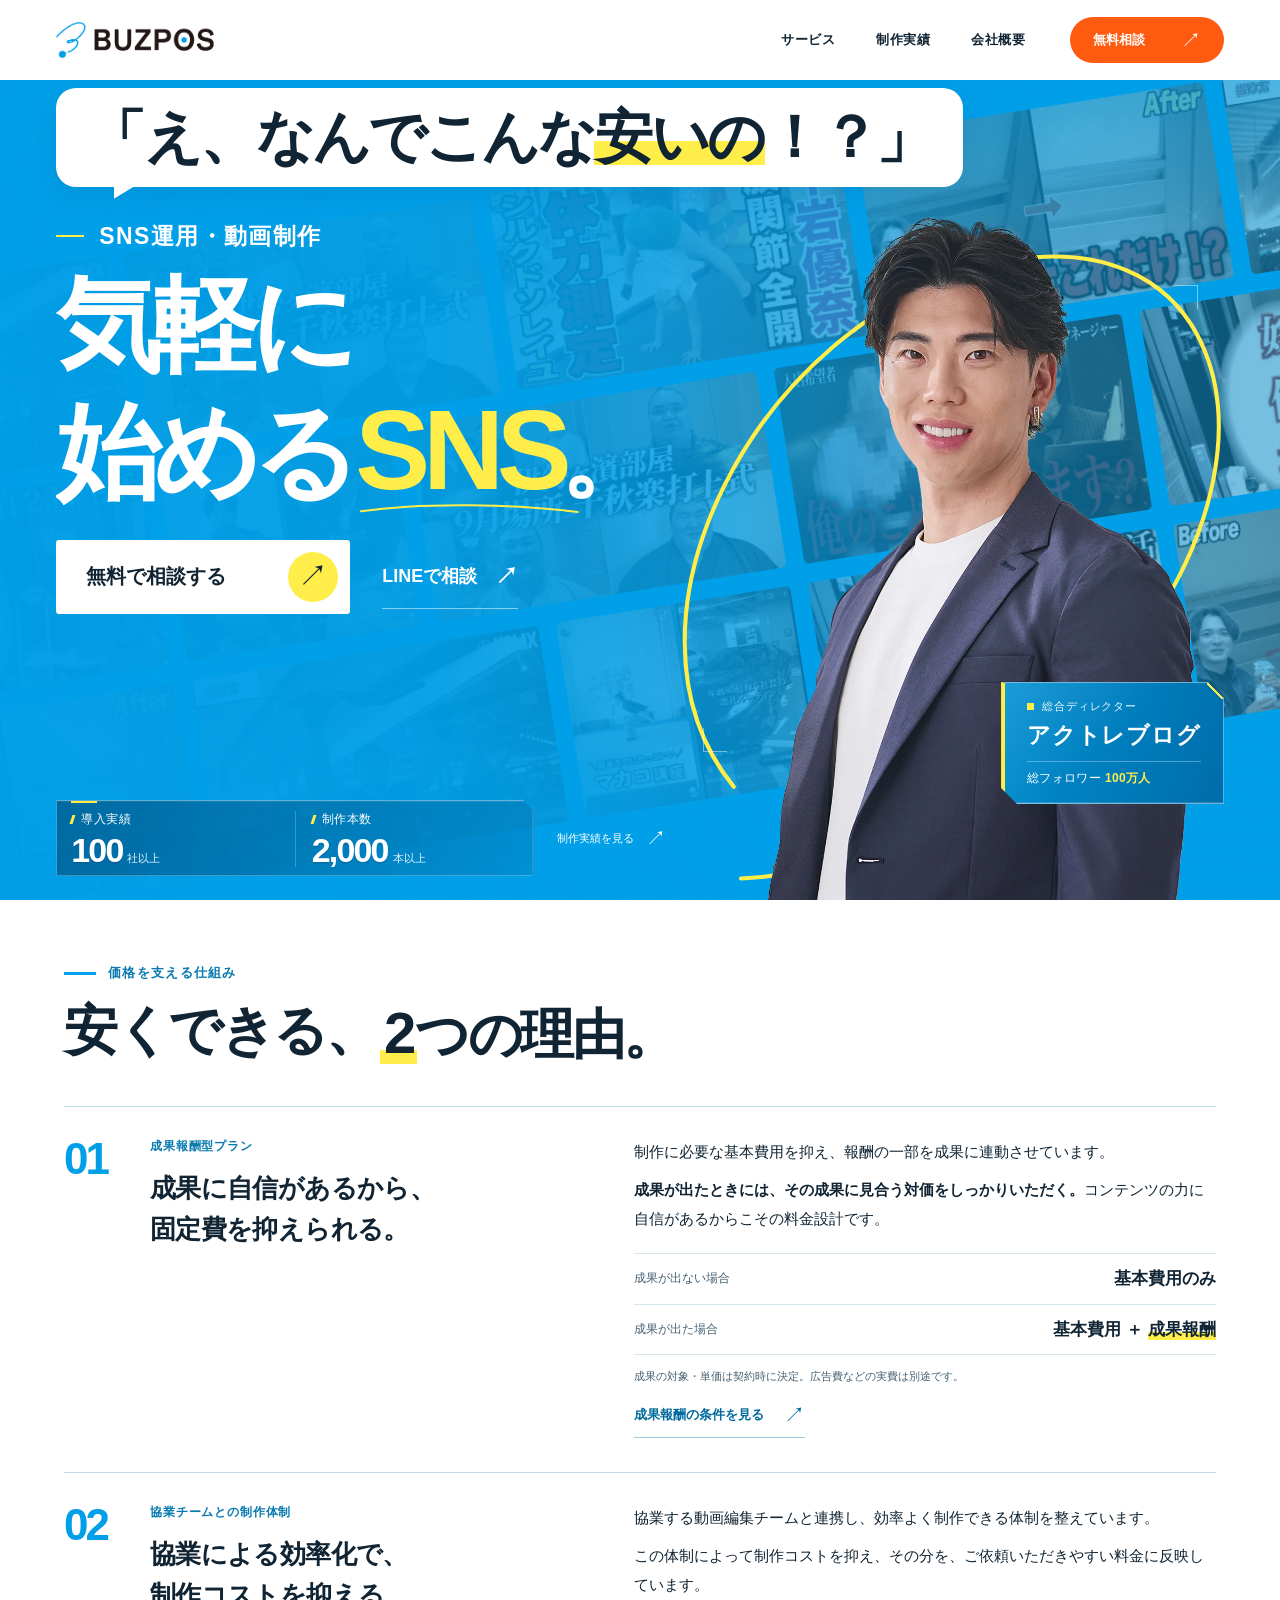
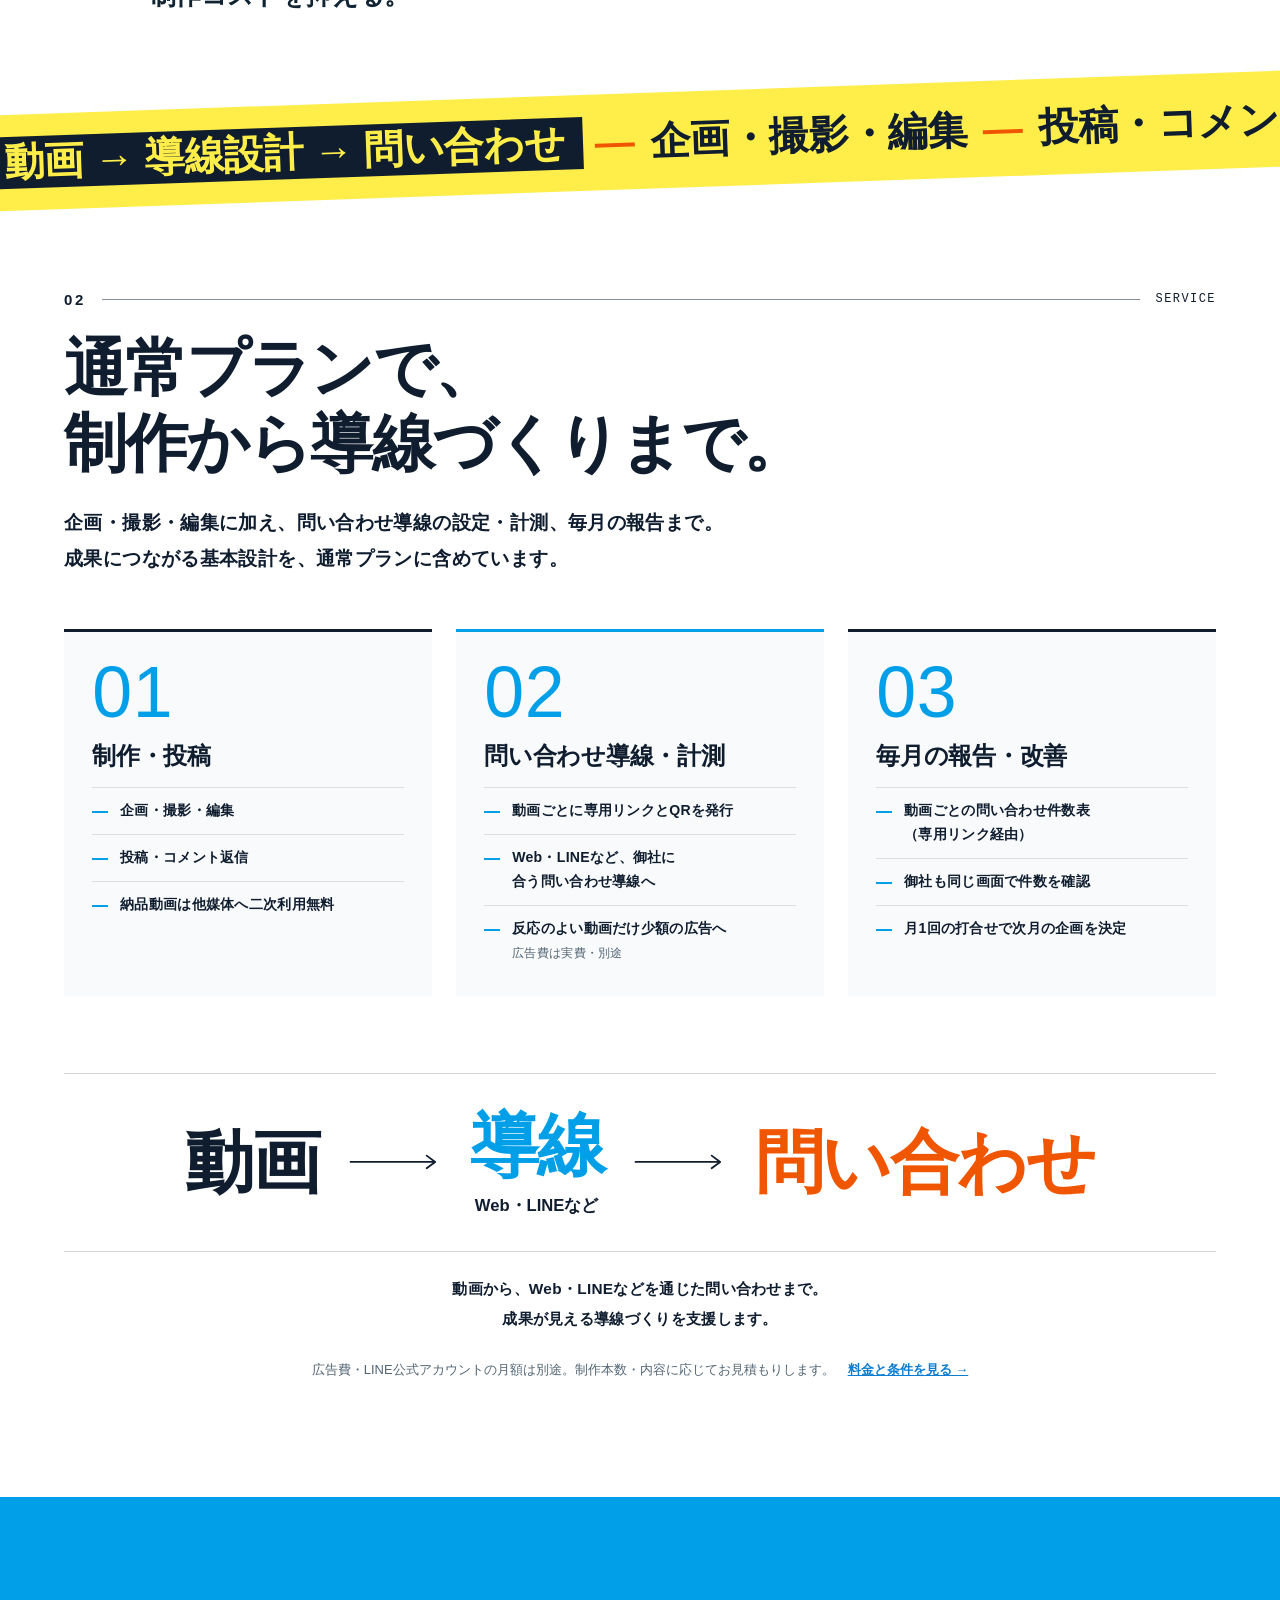
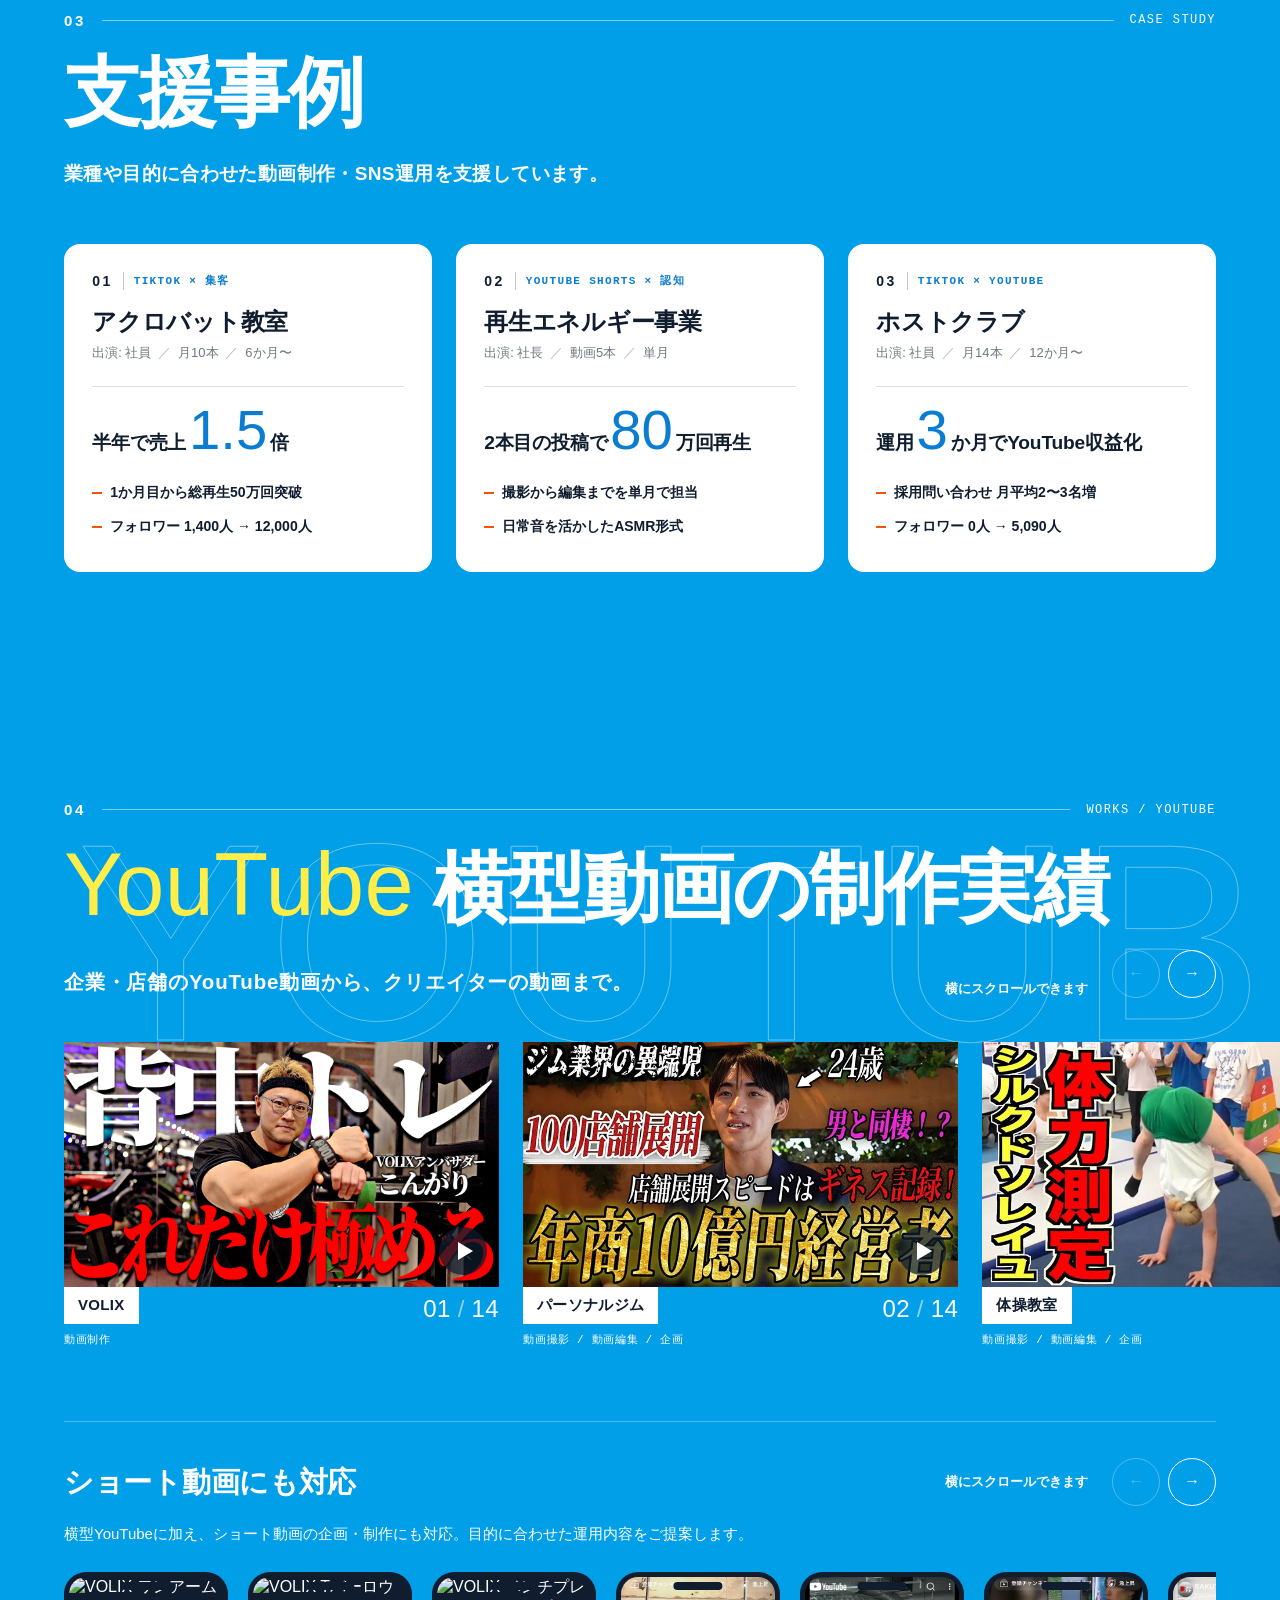
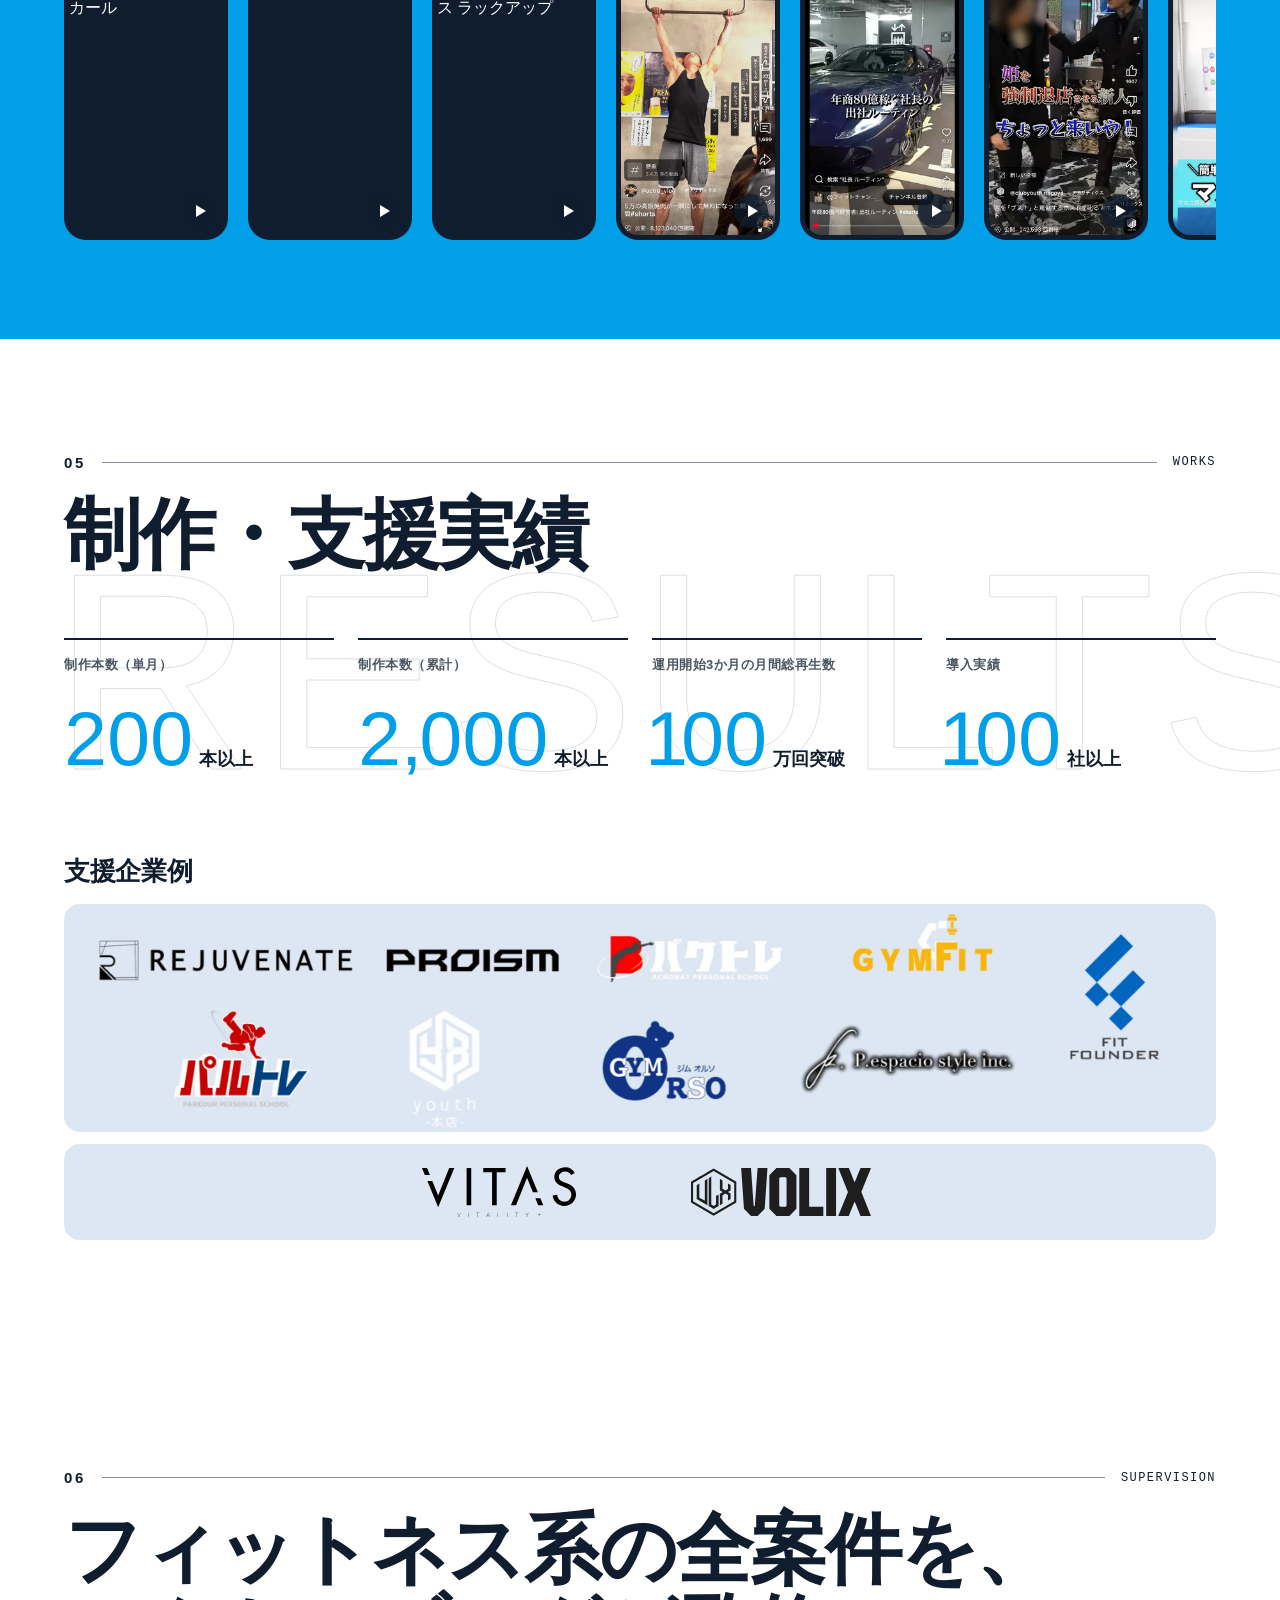
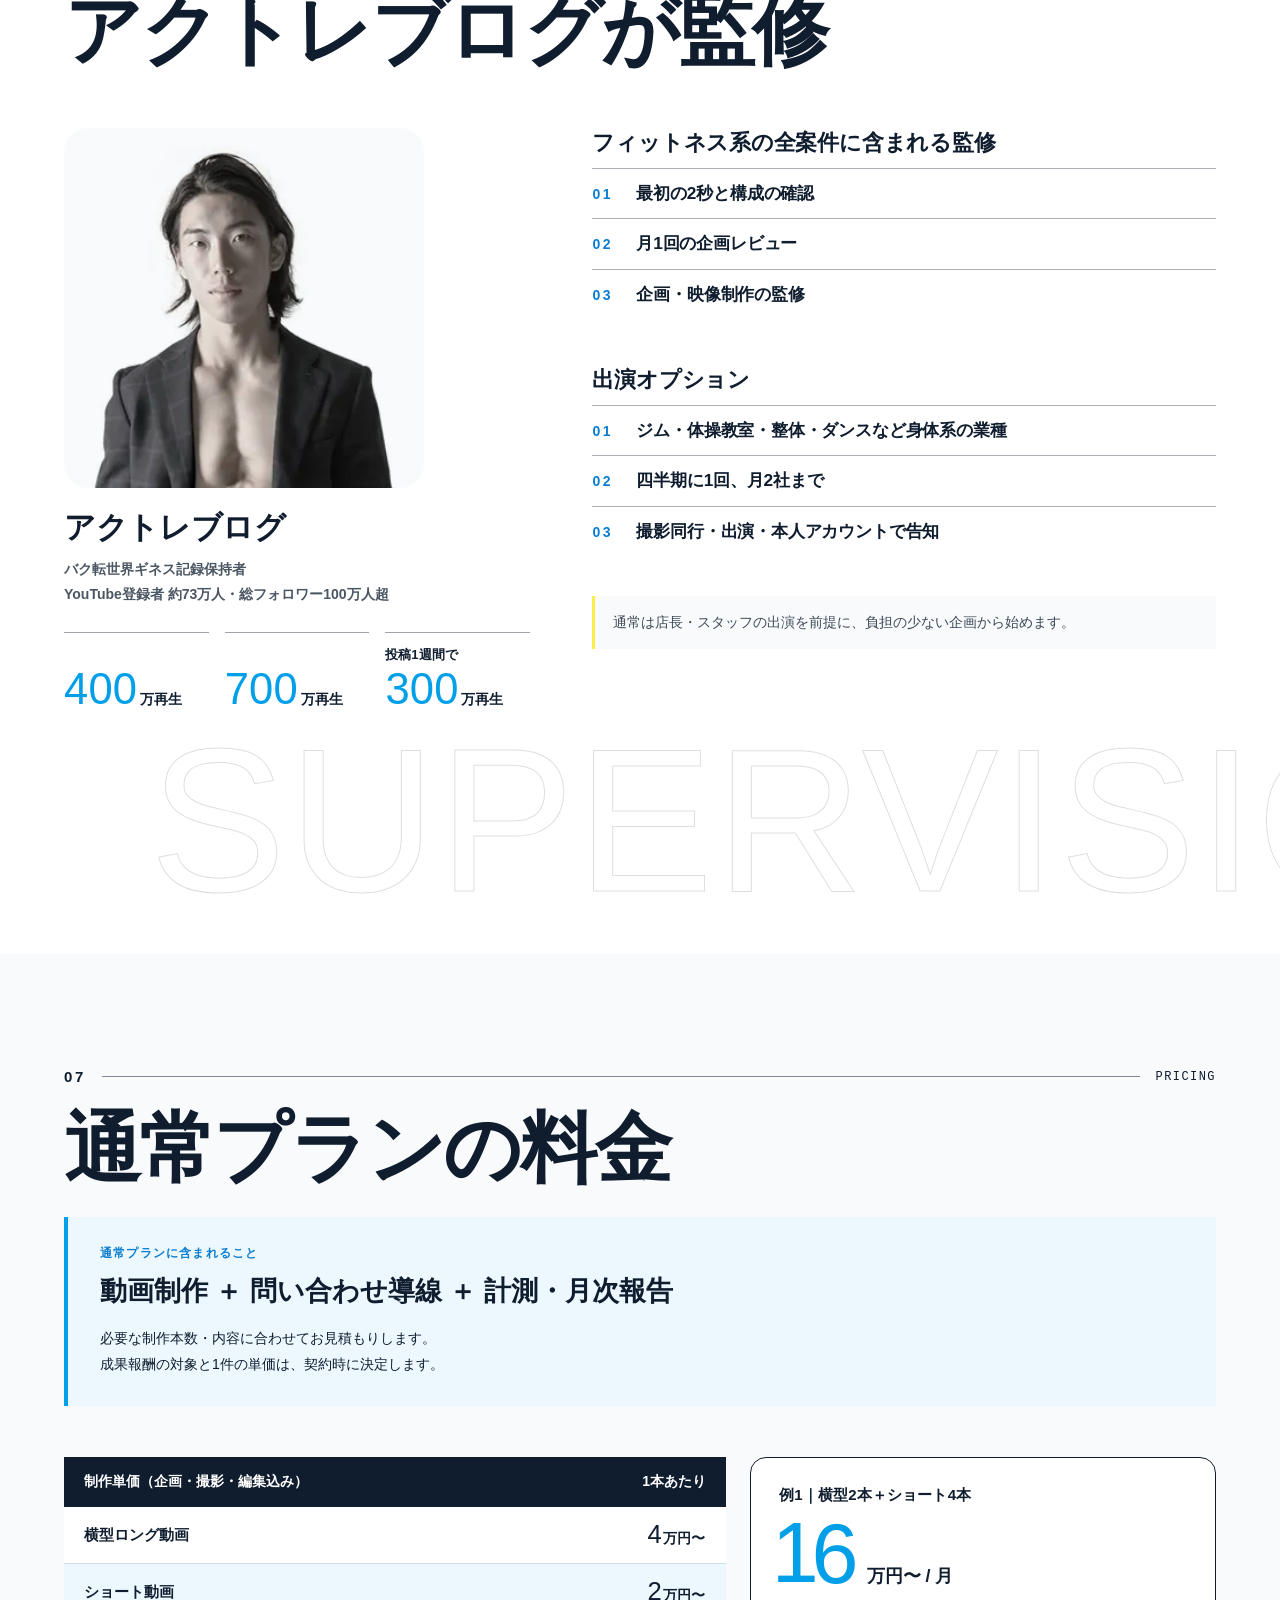
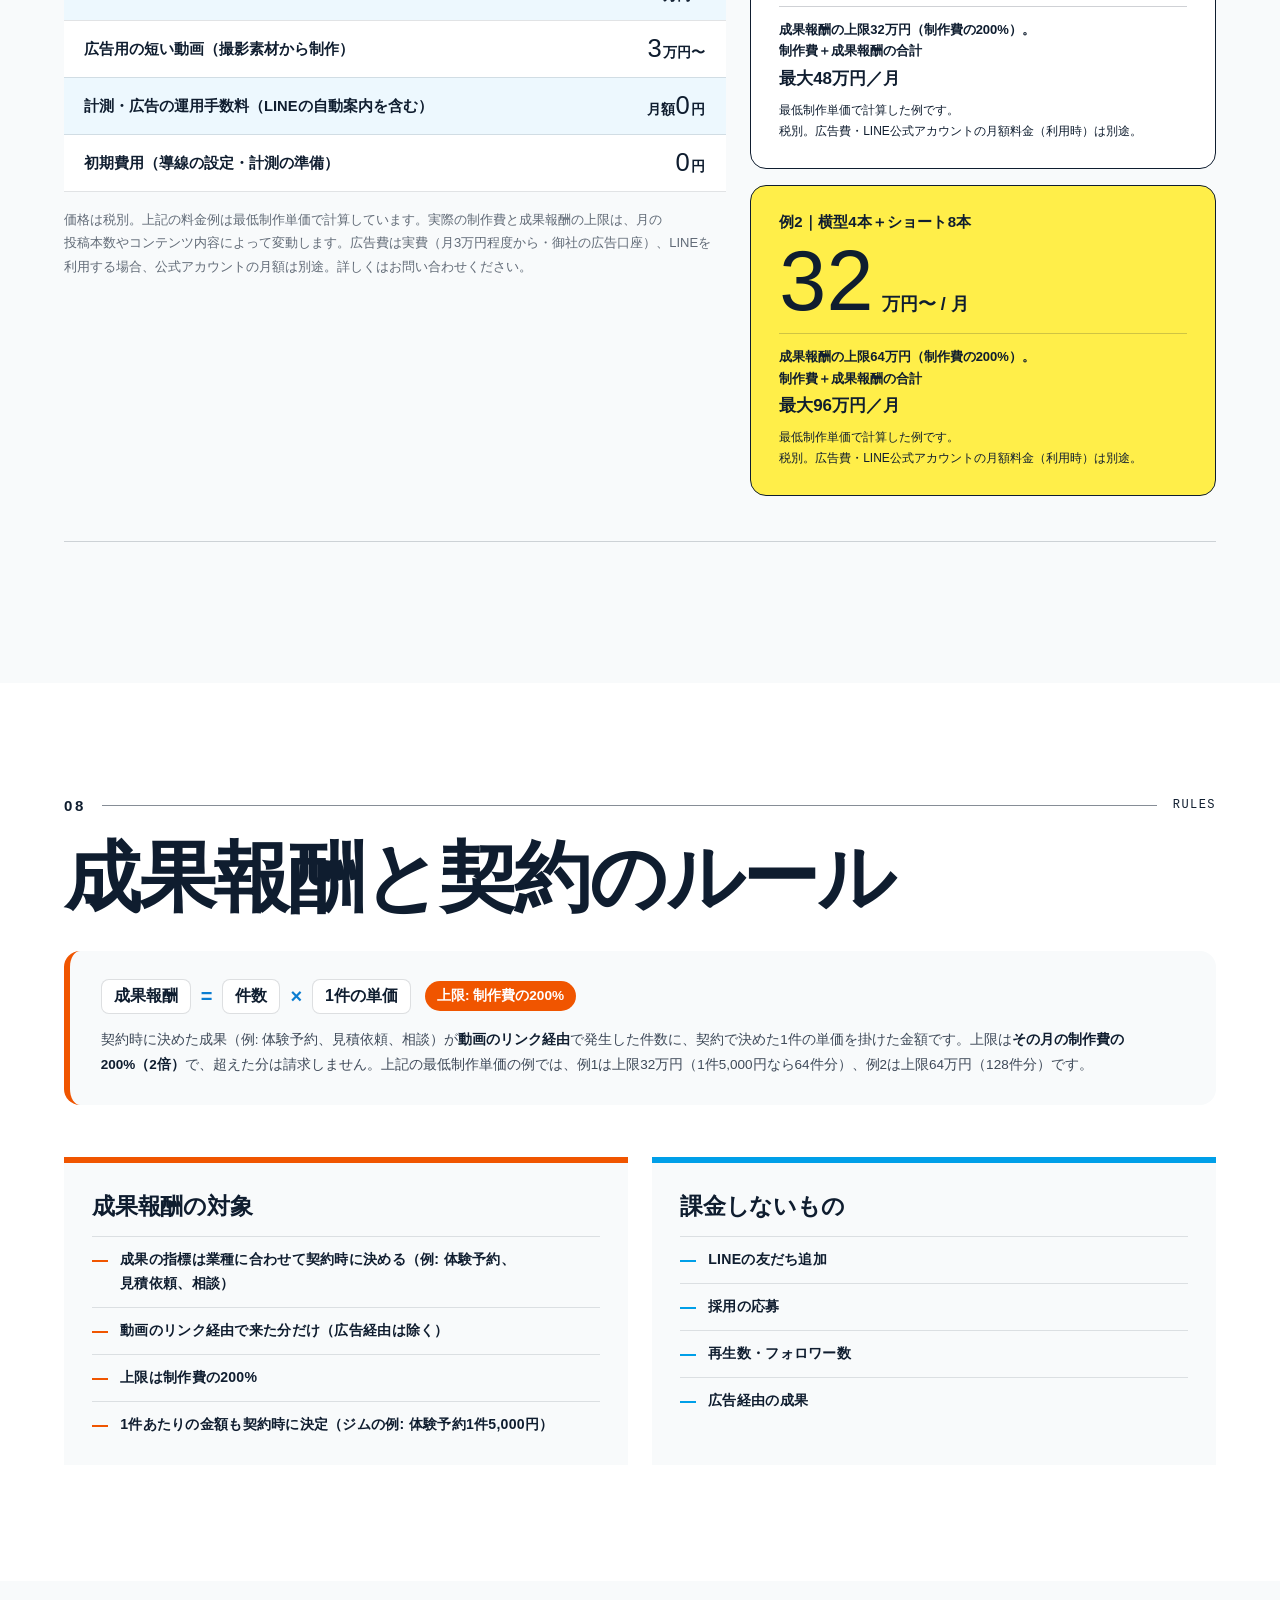
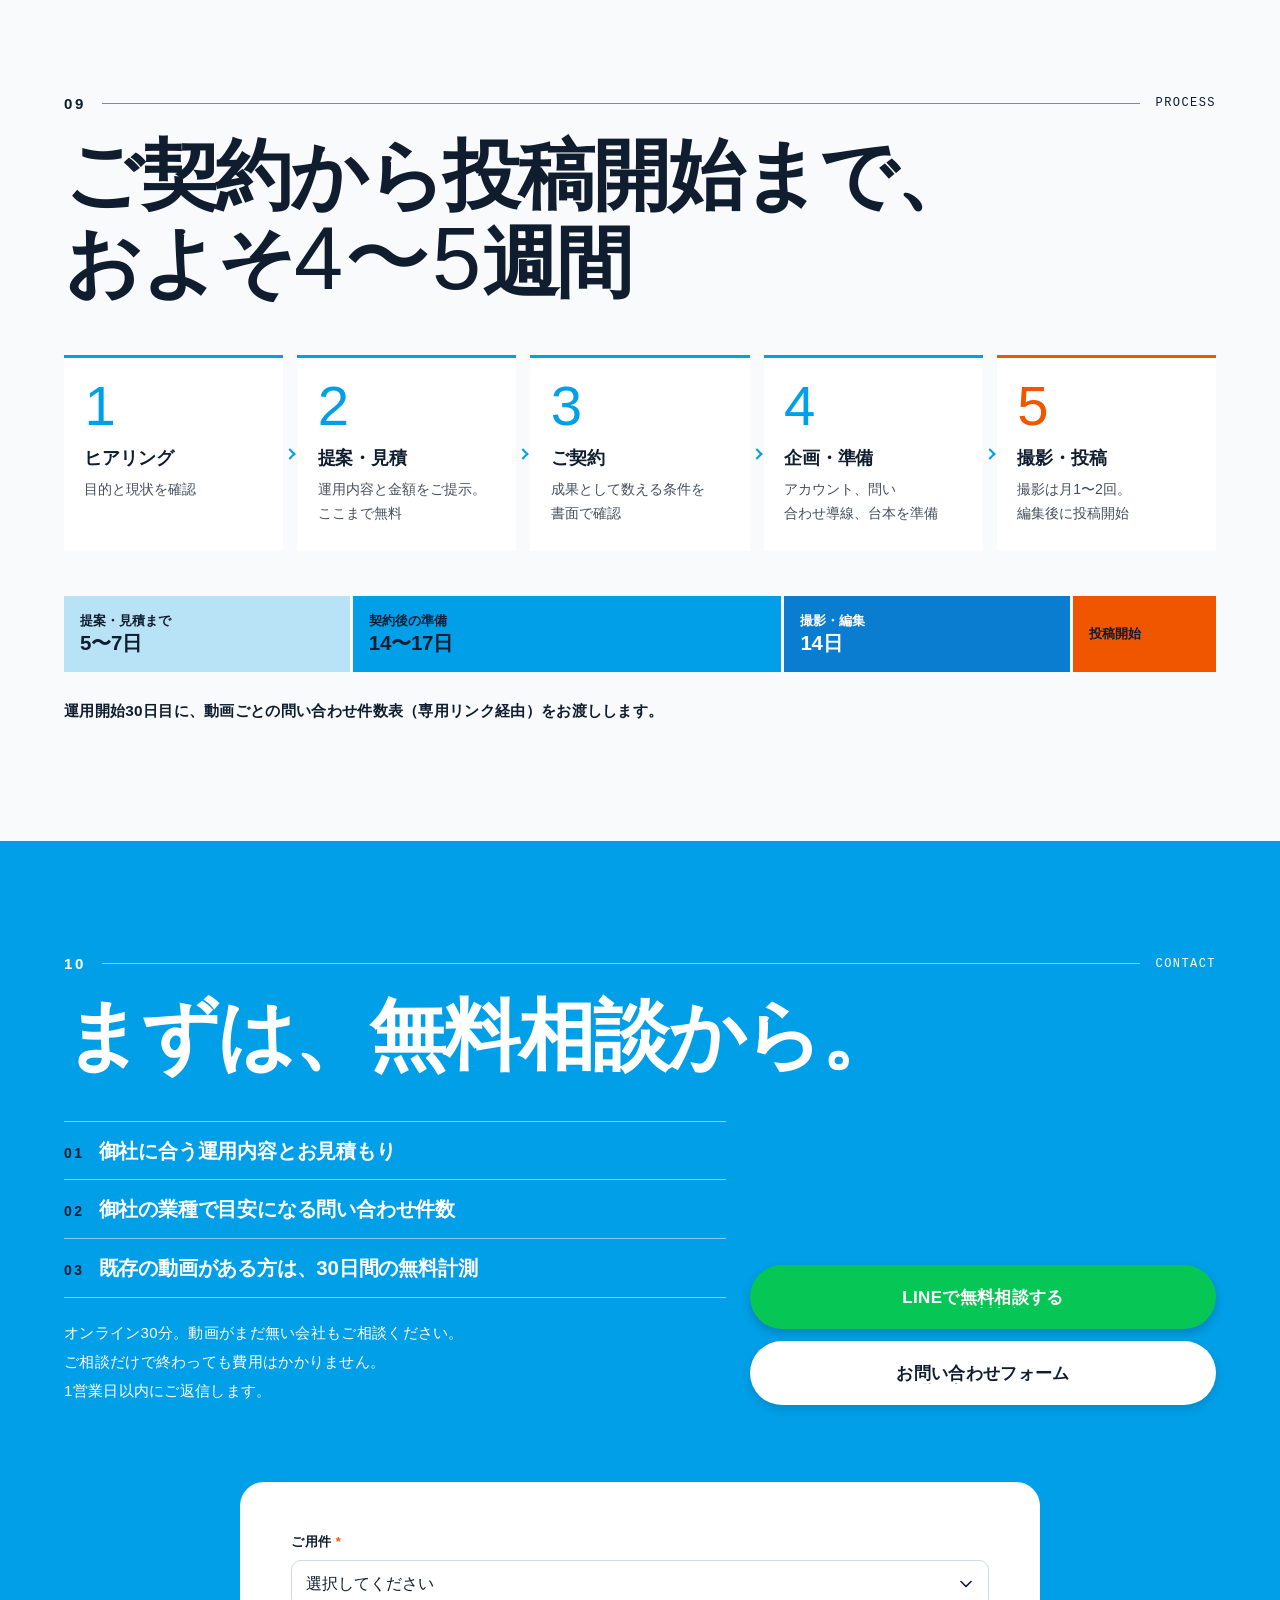
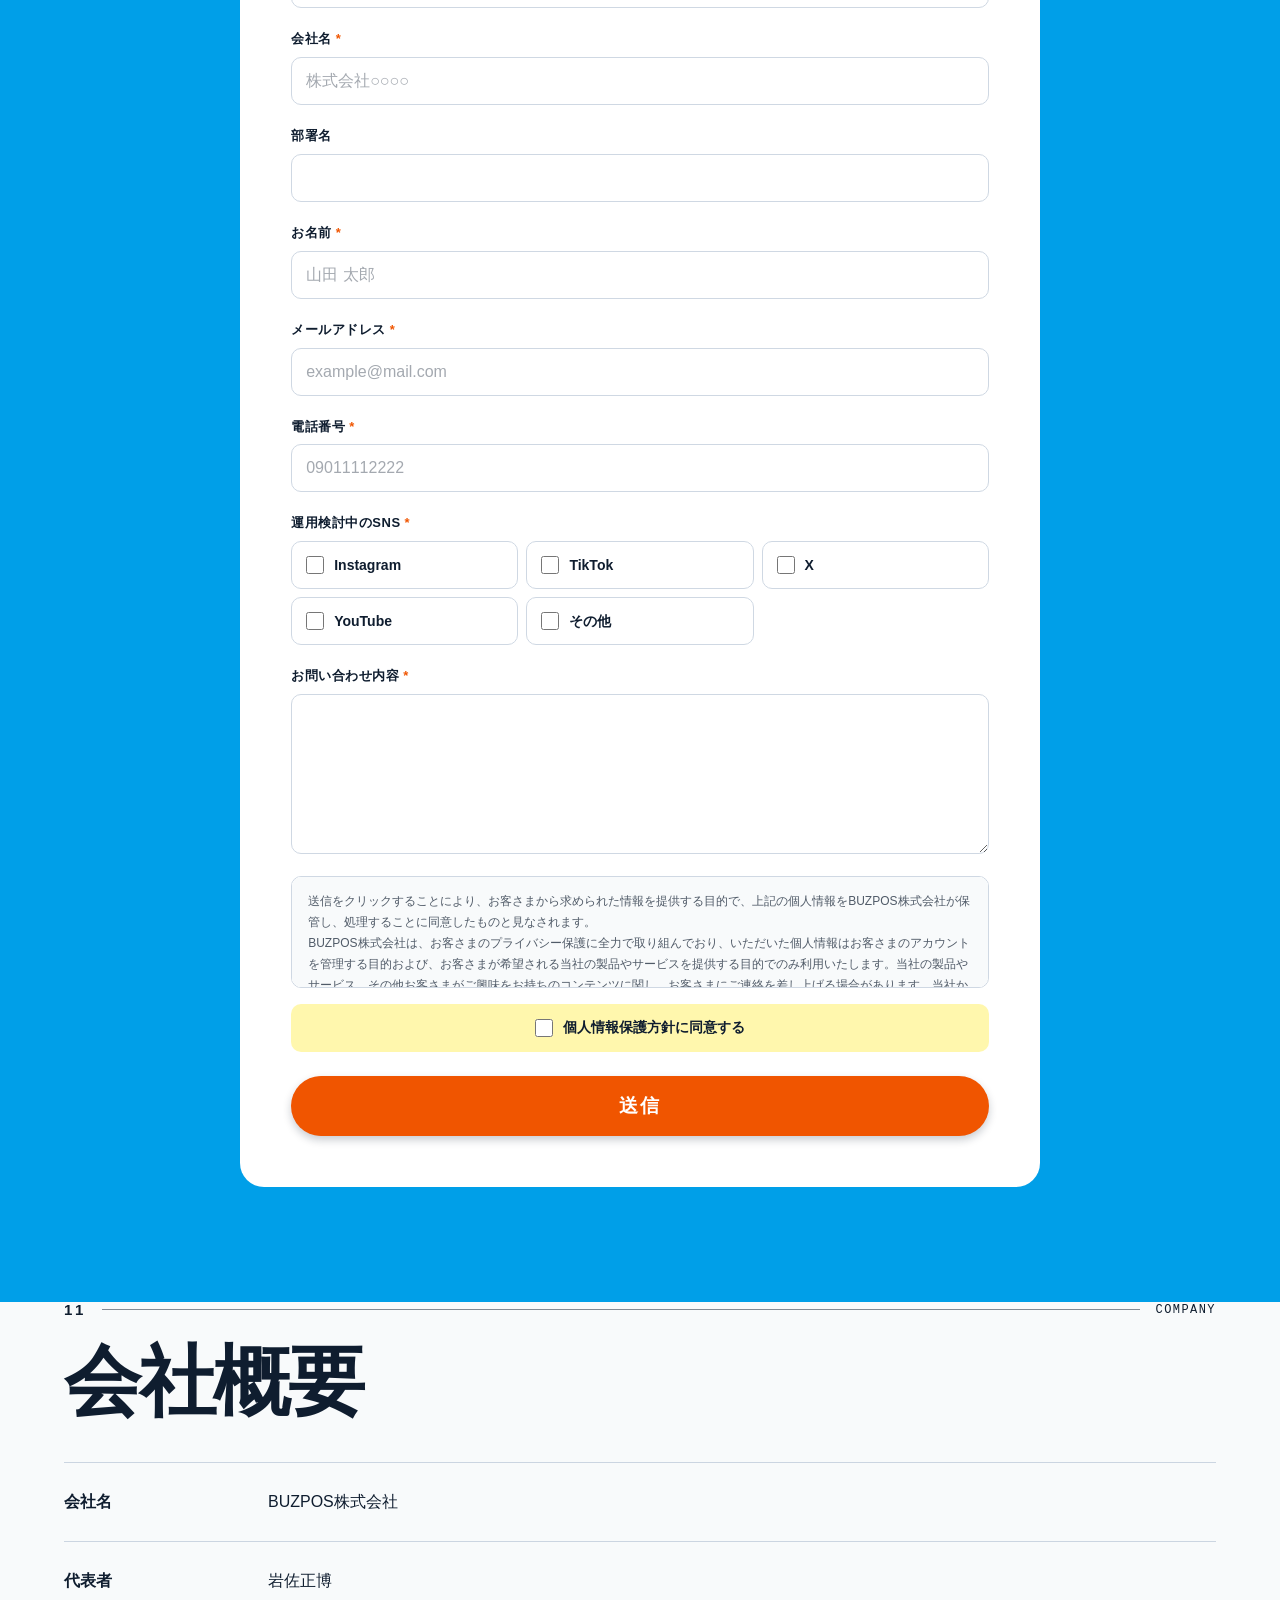
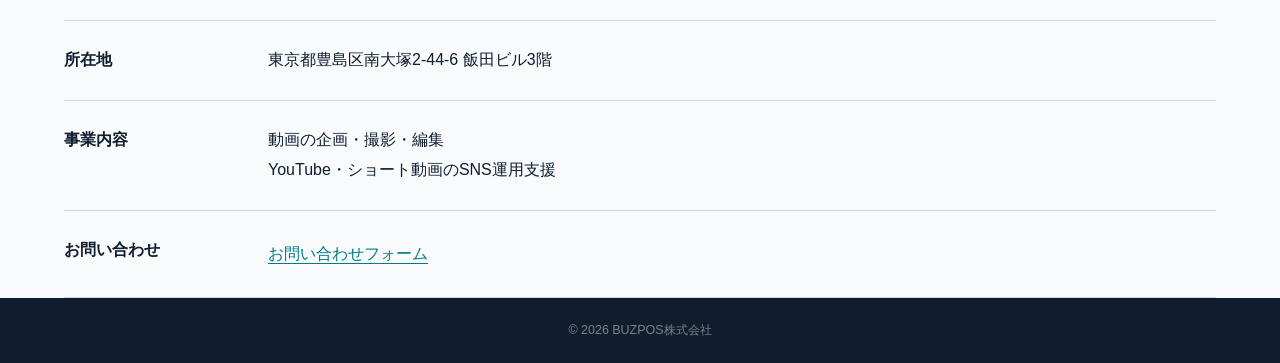
==== commit 17294034: "Present the affordability headline as a readable speech bubble" ====
--- a/index.html
+++ b/index.html
@@ -144,7 +144,7 @@
 @media(max-width:600px){.v2-company__list>div{grid-template-columns:1fr;gap:6px;padding:20px 0;}.v2-company__list{margin-top:28px;}}
 </style>
 
-<link href="sns_assets/css/studio.css?v=20261119-copy1" rel="stylesheet"/><link href="https://fonts.googleapis.com/css2?family=Inter:wght@500;600;700;800&amp;display=swap" rel="stylesheet"/><link as="font" crossorigin="" href="sns_assets/fonts/price-dela-gothic.ttf?v=20261119-copy1" rel="preload" type="font/ttf"/><script defer="" src="sns_assets/js/studio.js?v=20261118-fv1"></script>
+<link href="sns_assets/css/studio.css?v=20261119-comment1" rel="stylesheet"/><link href="https://fonts.googleapis.com/css2?family=Inter:wght@500;600;700;800&amp;display=swap" rel="stylesheet"/><script defer="" src="sns_assets/js/studio.js?v=20261119-comment1"></script>
 <link href="sns_assets/css/value.css?v=20261118-value1" rel="stylesheet"/>
 </head>
 <body>
@@ -191,266 +191,7 @@
 </div>
 <div aria-hidden="true" class="reels-wash"></div>
 <div class="studio-stage">
-<p class="studio-price"><span><svg class="price-wordmark" viewBox="0 48 1280 128" role="img" aria-label="「え、なんでこんな安いの！？」" focusable="false">
-<defs>
-          <linearGradient id="price-white" gradientUnits="userSpaceOnUse" x1="0" y1="48" x2="0" y2="162">
-            <stop offset="0" stop-color="#ffffff"/><stop offset=".28" stop-color="#f9fcff"/>
-            <stop offset=".47" stop-color="#cadbe7"/><stop offset=".5" stop-color="#adc3d2"/>
-            <stop offset=".525" stop-color="#ffffff"/><stop offset=".7" stop-color="#eef6fb"/>
-            <stop offset="1" stop-color="#c3d4e0"/>
-          </linearGradient>
-          <linearGradient id="price-yellow" gradientUnits="userSpaceOnUse" x1="0" y1="48" x2="0" y2="162">
-            <stop offset="0" stop-color="#fff8de"/><stop offset=".24" stop-color="#fae9b6"/>
-            <stop offset=".47" stop-color="#dfbd71"/><stop offset=".5" stop-color="#a97c31"/>
-            <stop offset=".525" stop-color="#fffdf0"/><stop offset=".7" stop-color="#f7e4af"/>
-            <stop offset="1" stop-color="#bf954a"/>
-          </linearGradient>
-          <linearGradient id="price-depth-white" x1="0" y1="0" x2="0" y2="1">
-            <stop offset="0" stop-color="#8aa4b8"/><stop offset="1" stop-color="#3b607c"/>
-          </linearGradient>
-          <linearGradient id="price-depth-gold" x1="0" y1="0" x2="0" y2="1">
-            <stop offset="0" stop-color="#a87d35"/><stop offset="1" stop-color="#63451f"/>
-          </linearGradient>
-          <linearGradient id="price-rim-white" x1="0" y1="0" x2="0" y2="1">
-            <stop offset="0" stop-color="#ffffff"/><stop offset=".45" stop-color="#e4f2fb"/><stop offset="1" stop-color="#83a2ba"/>
-          </linearGradient>
-          <linearGradient id="price-rim-gold" x1="0" y1="0" x2="0" y2="1">
-            <stop offset="0" stop-color="#ffffff"/><stop offset=".45" stop-color="#fff7d2"/><stop offset="1" stop-color="#91692e"/>
-          </linearGradient>
-          <linearGradient id="price-amount-face" gradientUnits="userSpaceOnUse" x1="0" y1="48" x2="0" y2="162">
-            <stop offset="0" stop-color="#fff9b8"/><stop offset=".28" stop-color="#fff16c"/>
-            <stop offset=".47" stop-color="#ffe54b"/><stop offset=".5" stop-color="#f6d83b"/>
-            <stop offset=".525" stop-color="#fff7a4"/><stop offset=".72" stop-color="#ffee49"/>
-            <stop offset="1" stop-color="#ffe63b"/>
-          </linearGradient>
-          <linearGradient id="price-amount-depth" x1="0" y1="0" x2="0" y2="1">
-            <stop offset="0" stop-color="#76b5d8"/><stop offset="1" stop-color="#07507e"/>
-          </linearGradient>
-          <linearGradient id="price-amount-rim" x1="0" y1="0" x2="0" y2="1">
-            <stop offset="0" stop-color="#fffef0"/><stop offset=".45" stop-color="#fff8b5"/><stop offset="1" stop-color="#dfbc36"/>
-          </linearGradient>
-          <linearGradient id="price-sheen-light" x1="0" y1="0" x2="1" y2="0">
-            <stop offset="0" stop-color="#ffffff" stop-opacity="0"/>
-            <stop offset=".18" stop-color="#376b92" stop-opacity=".32"/>
-            <stop offset=".32" stop-color="#fffde9" stop-opacity=".35"/>
-            <stop offset=".42" stop-color="#ffffff" stop-opacity="1"/>
-            <stop offset=".62" stop-color="#ffffff" stop-opacity="1"/>
-            <stop offset=".78" stop-color="#fffde9" stop-opacity=".4"/>
-            <stop offset="1" stop-color="#ffffff" stop-opacity="0"/>
-          </linearGradient>
-          <text font-size="100.000" id="price-letter-0" x="5.000" y="144">「</text>
-<text font-size="89.388" id="price-letter-1" x="55.944" y="150">え</text>
-<text font-size="72.086" id="price-letter-2" x="152.543" y="150">、</text>
-<text font-size="89.388" id="price-letter-3" x="190.225" y="150">な</text>
-<text font-size="89.388" id="price-letter-4" x="286.841" y="150">ん</text>
-<text font-size="89.388" id="price-letter-5" x="380.179" y="150">で</text>
-<text font-size="89.388" id="price-letter-6" x="475.187" y="150">こ</text>
-<text font-size="89.388" id="price-letter-7" x="567.245" y="150">ん</text>
-<text font-size="89.388" id="price-letter-8" x="665.500" y="150">な</text>
-<text font-size="111.494" id="price-letter-9" x="764.394" y="150">安</text>
-<text font-size="111.494" id="price-letter-10" x="882.774" y="150">い</text>
-<text font-size="111.494" id="price-letter-11" x="1000.700" y="150">の</text>
-<text font-size="96.115" id="price-letter-12" x="1081.879" y="150">！</text>
-<text font-size="96.115" id="price-letter-13" x="1135.034" y="150">？</text>
-<text font-size="100.000" id="price-letter-14" x="1227.000" y="140">」</text>
-<clipPath clipPathUnits="userSpaceOnUse" id="price-amount-clip"><use href="#price-letter-9"/><use href="#price-letter-10"/><use href="#price-letter-11"/></clipPath>
-</defs>
-<g class="price-surface">
-<g class="price-glyph" data-character="「" style="--price-delay:0.080s">
-<use class="price-depth" href="#price-letter-0" transform="translate(5.20 8)"/>
-<use class="price-depth" href="#price-letter-0" transform="translate(4.55 7)"/>
-<use class="price-depth" href="#price-letter-0" transform="translate(3.90 6)"/>
-<use class="price-depth" href="#price-letter-0" transform="translate(3.25 5)"/>
-<use class="price-depth" href="#price-letter-0" transform="translate(2.60 4)"/>
-<use class="price-depth" href="#price-letter-0" transform="translate(1.95 3)"/>
-<use class="price-depth" href="#price-letter-0" transform="translate(1.30 2)"/>
-<use class="price-depth" href="#price-letter-0" transform="translate(0.65 1)"/>
-<use class="price-bevel" href="#price-letter-0"/>
-<use class="price-face" href="#price-letter-0"/>
-</g>
-<g class="price-glyph" data-character="え" style="--price-delay:0.112s">
-<use class="price-depth" href="#price-letter-1" transform="translate(5.20 8)"/>
-<use class="price-depth" href="#price-letter-1" transform="translate(4.55 7)"/>
-<use class="price-depth" href="#price-letter-1" transform="translate(3.90 6)"/>
-<use class="price-depth" href="#price-letter-1" transform="translate(3.25 5)"/>
-<use class="price-depth" href="#price-letter-1" transform="translate(2.60 4)"/>
-<use class="price-depth" href="#price-letter-1" transform="translate(1.95 3)"/>
-<use class="price-depth" href="#price-letter-1" transform="translate(1.30 2)"/>
-<use class="price-depth" href="#price-letter-1" transform="translate(0.65 1)"/>
-<use class="price-bevel" href="#price-letter-1"/>
-<use class="price-face" href="#price-letter-1"/>
-</g>
-<g class="price-glyph" data-character="、" style="--price-delay:0.144s">
-<use class="price-depth" href="#price-letter-2" transform="translate(5.20 8)"/>
-<use class="price-depth" href="#price-letter-2" transform="translate(4.55 7)"/>
-<use class="price-depth" href="#price-letter-2" transform="translate(3.90 6)"/>
-<use class="price-depth" href="#price-letter-2" transform="translate(3.25 5)"/>
-<use class="price-depth" href="#price-letter-2" transform="translate(2.60 4)"/>
-<use class="price-depth" href="#price-letter-2" transform="translate(1.95 3)"/>
-<use class="price-depth" href="#price-letter-2" transform="translate(1.30 2)"/>
-<use class="price-depth" href="#price-letter-2" transform="translate(0.65 1)"/>
-<use class="price-bevel" href="#price-letter-2"/>
-<use class="price-face" href="#price-letter-2"/>
-</g>
-<g class="price-glyph" data-character="な" style="--price-delay:0.176s">
-<use class="price-depth" href="#price-letter-3" transform="translate(5.20 8)"/>
-<use class="price-depth" href="#price-letter-3" transform="translate(4.55 7)"/>
-<use class="price-depth" href="#price-letter-3" transform="translate(3.90 6)"/>
-<use class="price-depth" href="#price-letter-3" transform="translate(3.25 5)"/>
-<use class="price-depth" href="#price-letter-3" transform="translate(2.60 4)"/>
-<use class="price-depth" href="#price-letter-3" transform="translate(1.95 3)"/>
-<use class="price-depth" href="#price-letter-3" transform="translate(1.30 2)"/>
-<use class="price-depth" href="#price-letter-3" transform="translate(0.65 1)"/>
-<use class="price-bevel" href="#price-letter-3"/>
-<use class="price-face" href="#price-letter-3"/>
-</g>
-<g class="price-glyph" data-character="ん" style="--price-delay:0.208s">
-<use class="price-depth" href="#price-letter-4" transform="translate(5.20 8)"/>
-<use class="price-depth" href="#price-letter-4" transform="translate(4.55 7)"/>
-<use class="price-depth" href="#price-letter-4" transform="translate(3.90 6)"/>
-<use class="price-depth" href="#price-letter-4" transform="translate(3.25 5)"/>
-<use class="price-depth" href="#price-letter-4" transform="translate(2.60 4)"/>
-<use class="price-depth" href="#price-letter-4" transform="translate(1.95 3)"/>
-<use class="price-depth" href="#price-letter-4" transform="translate(1.30 2)"/>
-<use class="price-depth" href="#price-letter-4" transform="translate(0.65 1)"/>
-<use class="price-bevel" href="#price-letter-4"/>
-<use class="price-face" href="#price-letter-4"/>
-</g>
-<g class="price-glyph" data-character="で" style="--price-delay:0.240s">
-<use class="price-depth" href="#price-letter-5" transform="translate(5.20 8)"/>
-<use class="price-depth" href="#price-letter-5" transform="translate(4.55 7)"/>
-<use class="price-depth" href="#price-letter-5" transform="translate(3.90 6)"/>
-<use class="price-depth" href="#price-letter-5" transform="translate(3.25 5)"/>
-<use class="price-depth" href="#price-letter-5" transform="translate(2.60 4)"/>
-<use class="price-depth" href="#price-letter-5" transform="translate(1.95 3)"/>
-<use class="price-depth" href="#price-letter-5" transform="translate(1.30 2)"/>
-<use class="price-depth" href="#price-letter-5" transform="translate(0.65 1)"/>
-<use class="price-bevel" href="#price-letter-5"/>
-<use class="price-face" href="#price-letter-5"/>
-</g>
-<g class="price-glyph" data-character="こ" style="--price-delay:0.272s">
-<use class="price-depth" href="#price-letter-6" transform="translate(5.20 8)"/>
-<use class="price-depth" href="#price-letter-6" transform="translate(4.55 7)"/>
-<use class="price-depth" href="#price-letter-6" transform="translate(3.90 6)"/>
-<use class="price-depth" href="#price-letter-6" transform="translate(3.25 5)"/>
-<use class="price-depth" href="#price-letter-6" transform="translate(2.60 4)"/>
-<use class="price-depth" href="#price-letter-6" transform="translate(1.95 3)"/>
-<use class="price-depth" href="#price-letter-6" transform="translate(1.30 2)"/>
-<use class="price-depth" href="#price-letter-6" transform="translate(0.65 1)"/>
-<use class="price-bevel" href="#price-letter-6"/>
-<use class="price-face" href="#price-letter-6"/>
-</g>
-<g class="price-glyph" data-character="ん" style="--price-delay:0.304s">
-<use class="price-depth" href="#price-letter-7" transform="translate(5.20 8)"/>
-<use class="price-depth" href="#price-letter-7" transform="translate(4.55 7)"/>
-<use class="price-depth" href="#price-letter-7" transform="translate(3.90 6)"/>
-<use class="price-depth" href="#price-letter-7" transform="translate(3.25 5)"/>
-<use class="price-depth" href="#price-letter-7" transform="translate(2.60 4)"/>
-<use class="price-depth" href="#price-letter-7" transform="translate(1.95 3)"/>
-<use class="price-depth" href="#price-letter-7" transform="translate(1.30 2)"/>
-<use class="price-depth" href="#price-letter-7" transform="translate(0.65 1)"/>
-<use class="price-bevel" href="#price-letter-7"/>
-<use class="price-face" href="#price-letter-7"/>
-</g>
-<g class="price-glyph" data-character="な" style="--price-delay:0.336s">
-<use class="price-depth" href="#price-letter-8" transform="translate(5.20 8)"/>
-<use class="price-depth" href="#price-letter-8" transform="translate(4.55 7)"/>
-<use class="price-depth" href="#price-letter-8" transform="translate(3.90 6)"/>
-<use class="price-depth" href="#price-letter-8" transform="translate(3.25 5)"/>
-<use class="price-depth" href="#price-letter-8" transform="translate(2.60 4)"/>
-<use class="price-depth" href="#price-letter-8" transform="translate(1.95 3)"/>
-<use class="price-depth" href="#price-letter-8" transform="translate(1.30 2)"/>
-<use class="price-depth" href="#price-letter-8" transform="translate(0.65 1)"/>
-<use class="price-bevel" href="#price-letter-8"/>
-<use class="price-face" href="#price-letter-8"/>
-</g>
-<g class="price-glyph price-accent price-amount" data-character="安" style="--price-delay:0.368s">
-<use class="price-depth" href="#price-letter-9" transform="translate(8.64 12)"/>
-<use class="price-depth" href="#price-letter-9" transform="translate(7.92 11)"/>
-<use class="price-depth" href="#price-letter-9" transform="translate(7.20 10)"/>
-<use class="price-depth" href="#price-letter-9" transform="translate(6.48 9)"/>
-<use class="price-depth" href="#price-letter-9" transform="translate(5.76 8)"/>
-<use class="price-depth" href="#price-letter-9" transform="translate(5.04 7)"/>
-<use class="price-depth" href="#price-letter-9" transform="translate(4.32 6)"/>
-<use class="price-depth" href="#price-letter-9" transform="translate(3.60 5)"/>
-<use class="price-depth" href="#price-letter-9" transform="translate(2.88 4)"/>
-<use class="price-depth" href="#price-letter-9" transform="translate(2.16 3)"/>
-<use class="price-depth" href="#price-letter-9" transform="translate(1.44 2)"/>
-<use class="price-depth" href="#price-letter-9" transform="translate(0.72 1)"/>
-<use class="price-bevel" href="#price-letter-9"/>
-<use class="price-face" href="#price-letter-9"/>
-</g>
-<g class="price-glyph price-accent price-amount" data-character="い" style="--price-delay:0.400s">
-<use class="price-depth" href="#price-letter-10" transform="translate(8.64 12)"/>
-<use class="price-depth" href="#price-letter-10" transform="translate(7.92 11)"/>
-<use class="price-depth" href="#price-letter-10" transform="translate(7.20 10)"/>
-<use class="price-depth" href="#price-letter-10" transform="translate(6.48 9)"/>
-<use class="price-depth" href="#price-letter-10" transform="translate(5.76 8)"/>
-<use class="price-depth" href="#price-letter-10" transform="translate(5.04 7)"/>
-<use class="price-depth" href="#price-letter-10" transform="translate(4.32 6)"/>
-<use class="price-depth" href="#price-letter-10" transform="translate(3.60 5)"/>
-<use class="price-depth" href="#price-letter-10" transform="translate(2.88 4)"/>
-<use class="price-depth" href="#price-letter-10" transform="translate(2.16 3)"/>
-<use class="price-depth" href="#price-letter-10" transform="translate(1.44 2)"/>
-<use class="price-depth" href="#price-letter-10" transform="translate(0.72 1)"/>
-<use class="price-bevel" href="#price-letter-10"/>
-<use class="price-face" href="#price-letter-10"/>
-</g>
-<g class="price-glyph price-accent price-amount" data-character="の" style="--price-delay:0.432s">
-<use class="price-depth" href="#price-letter-11" transform="translate(8.64 12)"/>
-<use class="price-depth" href="#price-letter-11" transform="translate(7.92 11)"/>
-<use class="price-depth" href="#price-letter-11" transform="translate(7.20 10)"/>
-<use class="price-depth" href="#price-letter-11" transform="translate(6.48 9)"/>
-<use class="price-depth" href="#price-letter-11" transform="translate(5.76 8)"/>
-<use class="price-depth" href="#price-letter-11" transform="translate(5.04 7)"/>
-<use class="price-depth" href="#price-letter-11" transform="translate(4.32 6)"/>
-<use class="price-depth" href="#price-letter-11" transform="translate(3.60 5)"/>
-<use class="price-depth" href="#price-letter-11" transform="translate(2.88 4)"/>
-<use class="price-depth" href="#price-letter-11" transform="translate(2.16 3)"/>
-<use class="price-depth" href="#price-letter-11" transform="translate(1.44 2)"/>
-<use class="price-depth" href="#price-letter-11" transform="translate(0.72 1)"/>
-<use class="price-bevel" href="#price-letter-11"/>
-<use class="price-face" href="#price-letter-11"/>
-</g>
-<g class="price-glyph" data-character="！" style="--price-delay:0.464s">
-<use class="price-depth" href="#price-letter-12" transform="translate(5.20 8)"/>
-<use class="price-depth" href="#price-letter-12" transform="translate(4.55 7)"/>
-<use class="price-depth" href="#price-letter-12" transform="translate(3.90 6)"/>
-<use class="price-depth" href="#price-letter-12" transform="translate(3.25 5)"/>
-<use class="price-depth" href="#price-letter-12" transform="translate(2.60 4)"/>
-<use class="price-depth" href="#price-letter-12" transform="translate(1.95 3)"/>
-<use class="price-depth" href="#price-letter-12" transform="translate(1.30 2)"/>
-<use class="price-depth" href="#price-letter-12" transform="translate(0.65 1)"/>
-<use class="price-bevel" href="#price-letter-12"/>
-<use class="price-face" href="#price-letter-12"/>
-</g>
-<g class="price-glyph" data-character="？" style="--price-delay:0.496s">
-<use class="price-depth" href="#price-letter-13" transform="translate(5.20 8)"/>
-<use class="price-depth" href="#price-letter-13" transform="translate(4.55 7)"/>
-<use class="price-depth" href="#price-letter-13" transform="translate(3.90 6)"/>
-<use class="price-depth" href="#price-letter-13" transform="translate(3.25 5)"/>
-<use class="price-depth" href="#price-letter-13" transform="translate(2.60 4)"/>
-<use class="price-depth" href="#price-letter-13" transform="translate(1.95 3)"/>
-<use class="price-depth" href="#price-letter-13" transform="translate(1.30 2)"/>
-<use class="price-depth" href="#price-letter-13" transform="translate(0.65 1)"/>
-<use class="price-bevel" href="#price-letter-13"/>
-<use class="price-face" href="#price-letter-13"/>
-</g>
-<g class="price-glyph" data-character="」" style="--price-delay:0.528s">
-<use class="price-depth" href="#price-letter-14" transform="translate(5.20 8)"/>
-<use class="price-depth" href="#price-letter-14" transform="translate(4.55 7)"/>
-<use class="price-depth" href="#price-letter-14" transform="translate(3.90 6)"/>
-<use class="price-depth" href="#price-letter-14" transform="translate(3.25 5)"/>
-<use class="price-depth" href="#price-letter-14" transform="translate(2.60 4)"/>
-<use class="price-depth" href="#price-letter-14" transform="translate(1.95 3)"/>
-<use class="price-depth" href="#price-letter-14" transform="translate(1.30 2)"/>
-<use class="price-depth" href="#price-letter-14" transform="translate(0.65 1)"/>
-<use class="price-bevel" href="#price-letter-14"/>
-<use class="price-face" href="#price-letter-14"/>
-</g>
-</g>
-<g aria-hidden="true" class="price-sheen" clip-path="url(#price-amount-clip)"><rect class="price-sheen-beam" fill="url(#price-sheen-light)" height="260" width="260" x="0" y="-20"/></g>
-</svg></span></p>
+<p class="studio-price"><span class="price-comment"><span class="price-comment-lead">「え、なんでこんな</span><span class="price-comment-end"><strong class="price-comment-focus">安いの</strong>！？」</span></span></p>
 <div class="studio-copy">
 <p class="studio-category"><span aria-hidden="true" class="category-line"></span>SNS運用・動画制作</p>
 <h1 aria-label="気軽に始めるSNS。" id="studio-title">
--- a/sns_assets/css/studio.css
+++ b/sns_assets/css/studio.css
@@ -1,4 +1,3 @@
-@font-face{font-family:"BUZPOS Price";font-style:normal;font-weight:400;font-display:block;src:url("../fonts/price-dela-gothic.ttf?v=20261119-copy1") format("truetype")}
 .studio-header,.studio-hero{--brand-blue:#009fe8;--brand-yellow:#ffee49;--ink:#112433;--paper:#fff;--motion:cubic-bezier(.18,.75,.14,1);--px:0px;--py:0px;font-family:"Noto Sans JP",sans-serif;color:var(--ink);-webkit-font-smoothing:antialiased}
 :where(.studio-header,.studio-hero) a{color:inherit;text-decoration:none}
 :is(.studio-header,.studio-hero) a:focus-visible{outline:3px solid var(--brand-yellow);outline-offset:6px}
@@ -14,23 +13,11 @@
 .header-contact span:last-child{font-size:20px;font-weight:400;line-height:1}
 .studio-hero{line-height:normal;height:calc(100svh - 80px);min-height:clamp(660px,calc(30vw + 270px),800px);max-height:900px;position:relative;overflow:clip;isolation:isolate;background:var(--brand-blue);color:var(--paper)}
 .studio-stage{position:relative;z-index:2;height:100%;width:min(100%,1760px);margin:0 auto;--gutter:clamp(42px,4.4vw,88px);--price-height:calc((min(100vw,1760px) - 2 * var(--gutter)) * .1)}
-.studio-price{position:absolute;top:8px;left:var(--gutter);right:var(--gutter);margin:0;line-height:1;color:#fff;opacity:1;z-index:2;overflow:hidden;pointer-events:none}
-.studio-price>span{display:block}
-.price-wordmark{display:block;width:100%;height:auto;overflow:visible;fill:currentColor;font-family:"BUZPOS Price","Noto Sans JP",sans-serif;font-weight:400;font-size:184px;font-kerning:normal;font-synthesis:none;filter:drop-shadow(0 3px 1px #002b4758)}
-.price-glyph{transform-box:fill-box;transform-origin:50% 100%}
-.price-depth{fill:url(#price-depth-white);stroke:#3b607c;stroke-width:1.1;stroke-linejoin:round}
-.price-bevel{fill:none;stroke:url(#price-rim-white);stroke-width:2.2;stroke-linejoin:round}
-.price-face{fill:url(#price-white)}
-.price-accent .price-depth{fill:url(#price-depth-gold);stroke:#63451f;stroke-width:1.4}
-.price-accent .price-bevel{stroke:url(#price-rim-gold);stroke-width:3.4}
-.price-accent .price-face{fill:url(#price-yellow)}
-.price-amount .price-depth{fill:url(#price-amount-depth);stroke:#07507e}
-.price-amount .price-bevel{stroke:url(#price-amount-rim)}
-.price-amount .price-face{fill:url(#price-amount-face)}
-.price-sheen{pointer-events:none}
-.price-sheen-beam{opacity:0;transform:translateX(0) skewX(-18deg);transform-origin:0 0;transform-box:view-box}
-.has-price-sheen .price-sheen-beam{animation:studio-price-sheen 4.8s 1.2s linear infinite}
-@keyframes studio-price-sheen{0%{opacity:0;transform:translateX(0) skewX(-18deg)}3%{opacity:1}28%{opacity:1;transform:translateX(1060px) skewX(-18deg)}29%,100%{opacity:0;transform:translateX(1060px) skewX(-18deg)}}
+.studio-price{position:absolute;top:8px;left:var(--gutter);right:var(--gutter);margin:0;line-height:1;z-index:2;overflow:visible;pointer-events:none}
+.studio-price>.price-comment{position:relative;display:inline-flex;align-items:baseline;width:max-content;max-width:100%;padding:12px clamp(22px,2.5vw,40px);border-radius:20px;background:#fff;color:var(--ink);font-size:clamp(30px,4.5vw,72px);font-weight:900;line-height:1.3;letter-spacing:-.045em;box-shadow:0 8px 24px #00487924}
+.price-comment::after{content:"";position:absolute;left:clamp(30px,4.5vw,72px);bottom:-12px;width:23px;height:14px;background:#fff;clip-path:polygon(0 0,100% 0,0 100%)}
+.price-comment-lead,.price-comment-end{display:inline-block;white-space:nowrap}
+.price-comment-focus{color:inherit;font-weight:900;background:linear-gradient(transparent 57%,var(--brand-yellow) 57% 94%,transparent 94%);padding:0 .025em}
 .studio-copy{position:absolute;left:var(--gutter);top:calc(var(--price-height) + 24px);z-index:3}
 .studio-category{margin:0 0 12px;display:flex;align-items:center;gap:15px;font-size:23px;font-weight:700;letter-spacing:.06em}
 .category-line{width:28px;height:2px;background:var(--brand-yellow);display:block;transform-origin:left}
@@ -89,10 +76,10 @@
 .reel-lane-two .reel-strip{animation-duration:88s;animation-delay:-53s;animation-direction:reverse}
 .reel-lane-three .reel-strip{animation-duration:96s;animation-delay:-39s}
 .reels-wash{position:absolute;z-index:1;inset:0;pointer-events:none;background:linear-gradient(90deg,rgba(0,159,232,.98) 0%,rgba(0,159,232,.94) 34%,rgba(0,159,232,.82) 52%,rgba(0,159,232,.56) 74%,rgba(0,159,232,.45) 100%),linear-gradient(0deg,rgba(0,159,232,.62),rgba(0,159,232,0) 25%,rgba(0,159,232,0) 73%,rgba(0,159,232,.35))}
-.is-background-paused .reel-strip,.is-background-paused .price-sheen-beam{animation-play-state:paused}
+.is-background-paused .reel-strip{animation-play-state:paused}
 @keyframes studio-marquee{from{transform:translateX(0)}to{transform:translateX(-33.333333%)}}
 .is-entering .studio-reveal{animation:studio-panel .75s var(--motion) both}
-.is-entering .price-glyph{animation:studio-price-in .72s var(--price-delay) cubic-bezier(.16,1,.3,1) both}
+.is-entering .price-comment{animation:studio-comment-in .65s .12s var(--motion) both}
 .is-entering .studio-category{animation:studio-fade .8s .2s var(--motion) both}
 .is-entering .headline-mask:nth-child(1) .headline-line{animation:studio-type 1.1s .23s var(--motion) both}
 .is-entering .headline-mask:nth-child(2) .headline-line{animation:studio-type 1.15s .35s var(--motion) both}
@@ -103,7 +90,7 @@
 .is-entering .studio-signature,.is-entering .studio-proof{animation:studio-fade .9s .8s var(--motion) both}
 .is-entering .art-corner{animation:studio-fade 1s .9s var(--motion) both}
 @keyframes studio-panel{from{transform:scaleX(1)}to{transform:scaleX(0)}}
-@keyframes studio-price-in{0%{opacity:0;transform:translateX(18px);clip-path:inset(0 100% 0 0)}35%{opacity:1}100%{opacity:1;transform:translateX(0);clip-path:inset(0)}}
+@keyframes studio-comment-in{from{opacity:0;transform:translateY(8px)}to{opacity:1;transform:translateY(0)}}
 @keyframes studio-type{from{transform:translateY(115%)}to{transform:translateY(0)}}
 @keyframes studio-fade{from{opacity:0;transform:translateY(15px)}to{opacity:1;transform:translateY(0)}}
 @keyframes studio-portrait{from{transform:translateY(38px) scale(1.035);opacity:0}to{transform:translateY(0) scale(1);opacity:1}}
@@ -111,12 +98,11 @@
 @keyframes studio-underline{from{stroke-dashoffset:330}to{stroke-dashoffset:0}}
 @media(min-width:1700px){.studio-art{right:8px;width:47%}.studio-copy{top:calc(var(--price-height) + 24px)}.studio-proof{width:680px}.studio-signature{right:100px}}
 @media(min-width:1080px) and (max-width:1250px){.studio-stage{--gutter:42px}.studio-copy{top:calc(var(--price-height) + 24px)}.studio-category{font-size:20px}.studio-actions{gap:26px;margin-top:24px}.studio-primary{min-width:260px;font-size:18px;padding-left:24px}.studio-proof{width:540px;gap:24px}.proof-value{font-size:30px}.studio-signature{right:35px;bottom:90px;min-width:200px;padding:14px 18px}.signature-name{font-size:20px}.studio-nav{gap:28px}}
-@media(prefers-reduced-motion:reduce){.is-entering *,.is-entering *::before,.is-entering *::after{animation:none!important}.studio-orbit,.portrait-reveal{transform:none!important}:is(.studio-header,.studio-hero) a,.button-disc{transition:none!important}.studio-reveal{display:none}.reel-strip,.price-sheen-beam{animation:none!important}.price-sheen{display:none}.reel-lane-two .reel-strip{transform:translateX(-400px)}.reel-lane-three .reel-strip{transform:translateX(-180px)}}
+@media(prefers-reduced-motion:reduce){.is-entering *,.is-entering *::before,.is-entering *::after{animation:none!important}.studio-orbit,.portrait-reveal{transform:none!important}:is(.studio-header,.studio-hero) a,.button-disc{transition:none!important}.studio-reveal{display:none}.reel-strip{animation:none!important}.reel-lane-two .reel-strip{transform:translateX(-400px)}.reel-lane-three .reel-strip{transform:translateX(-180px)}}
 
-/* Keep the approved headline width with the unused SVG space removed. */
+/* Position the comment within the existing hero headline area. */
 @media(min-width:1080px){
   .studio-price{top:8px}
-  .studio-price>span{width:100%;margin-inline:auto}
 }
 
 @media(min-width:768px) and (max-width:1079px){
@@ -173,7 +159,10 @@
   .mobile-nav a span{font-size:20px;font-weight:400;color:var(--brand-blue)}
   .studio-hero{height:auto;min-height:0;max-height:none}
   .studio-stage{--gutter:clamp(18px,6.15vw,28px);display:grid;grid-template-columns:minmax(0,1fr);width:min(100%,616px);height:auto;padding:10px var(--gutter) calc(24px + env(safe-area-inset-bottom,0px))}
-  .studio-price{position:relative;top:auto;left:auto;right:auto;grid-column:1;grid-row:1;width:calc(100% + 20px);margin-inline:-10px;opacity:1}
+  .studio-price{position:relative;top:auto;left:auto;right:auto;grid-column:1;grid-row:1;width:100%;margin:0;opacity:1}
+  .studio-price>.price-comment{display:inline-flex;flex-direction:column;align-items:flex-start;padding:9px 16px;border-radius:16px;font-size:clamp(20px,6.5vw,32px);line-height:1.25;letter-spacing:-.035em;box-shadow:0 5px 16px #00487924}
+  .price-comment-end{font-size:1.08em}
+  .price-comment::after{left:28px;bottom:-9px;width:18px;height:11px}
   .studio-copy{display:contents;position:static}
   .studio-category{grid-column:1;grid-row:2;z-index:3;margin:16px 0 12px;gap:11px;font-size:15px;line-height:1.5;letter-spacing:.04em}
   .category-line{width:22px}
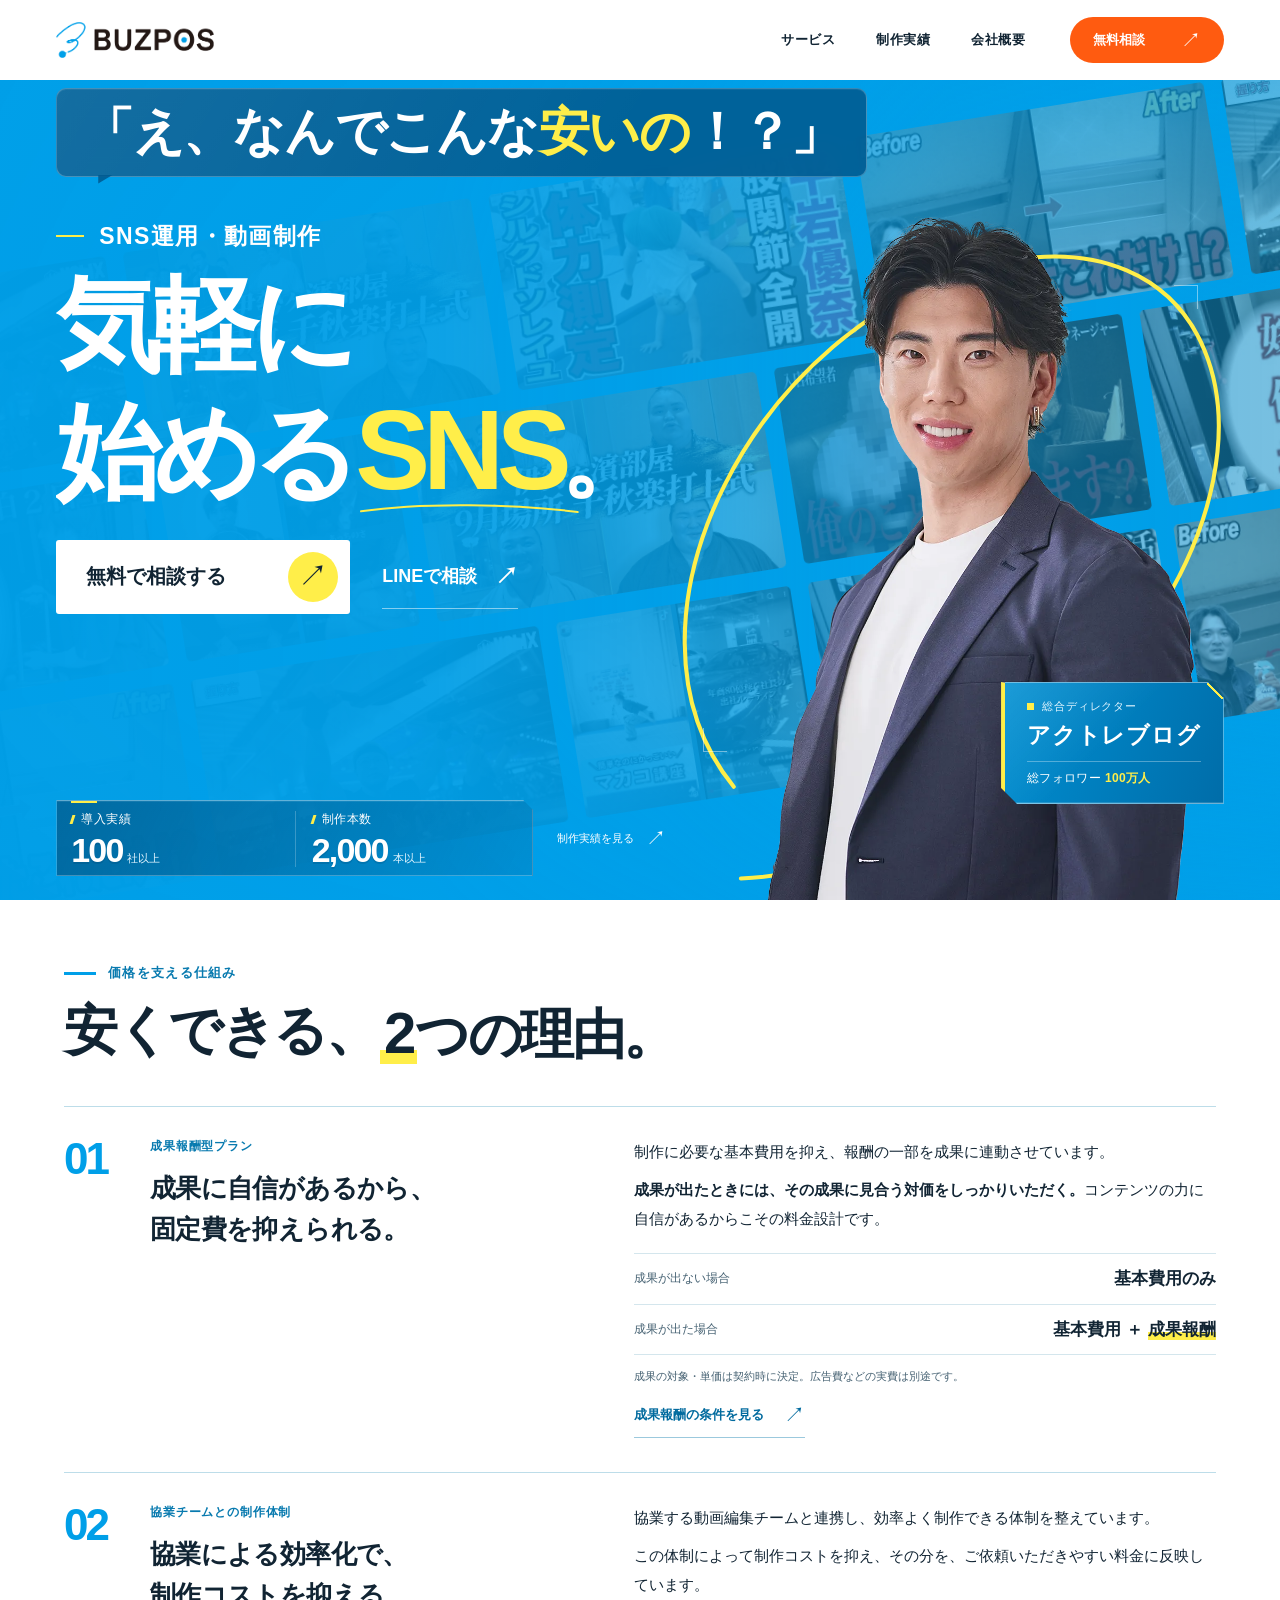
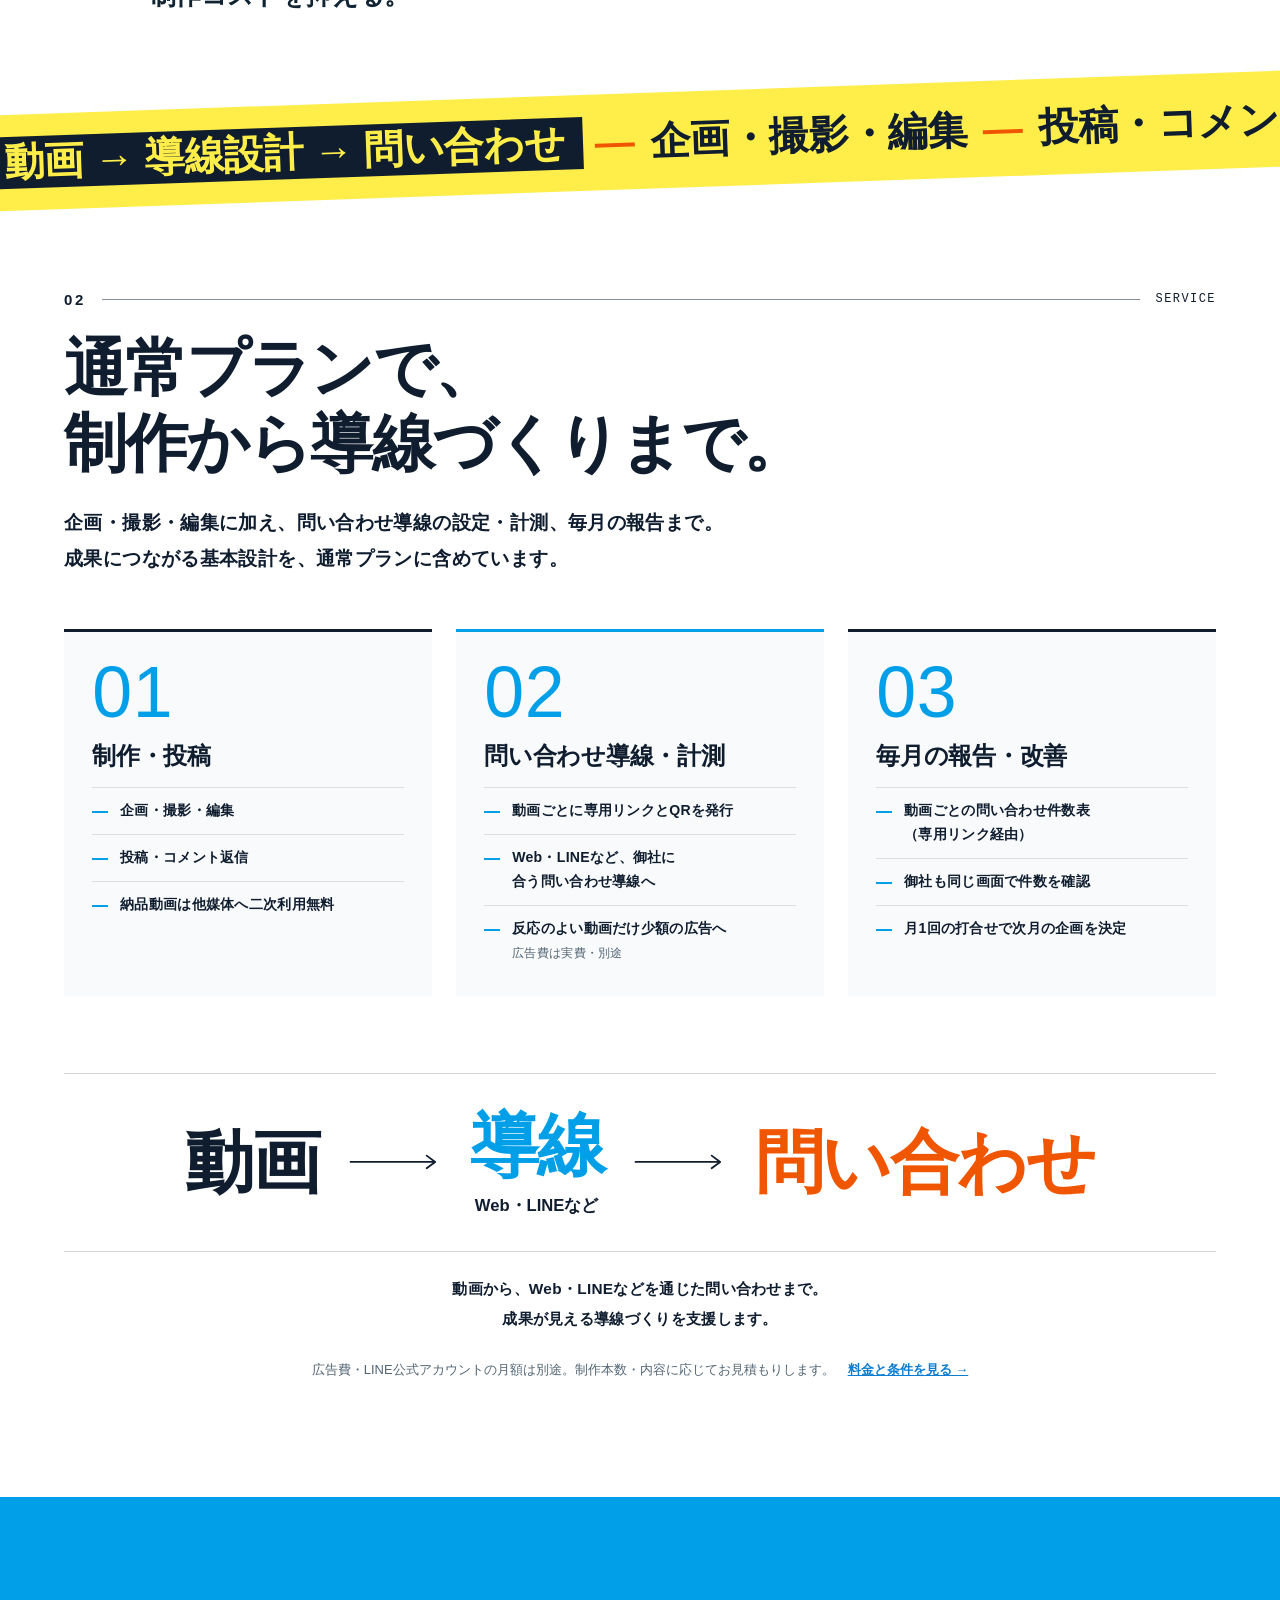
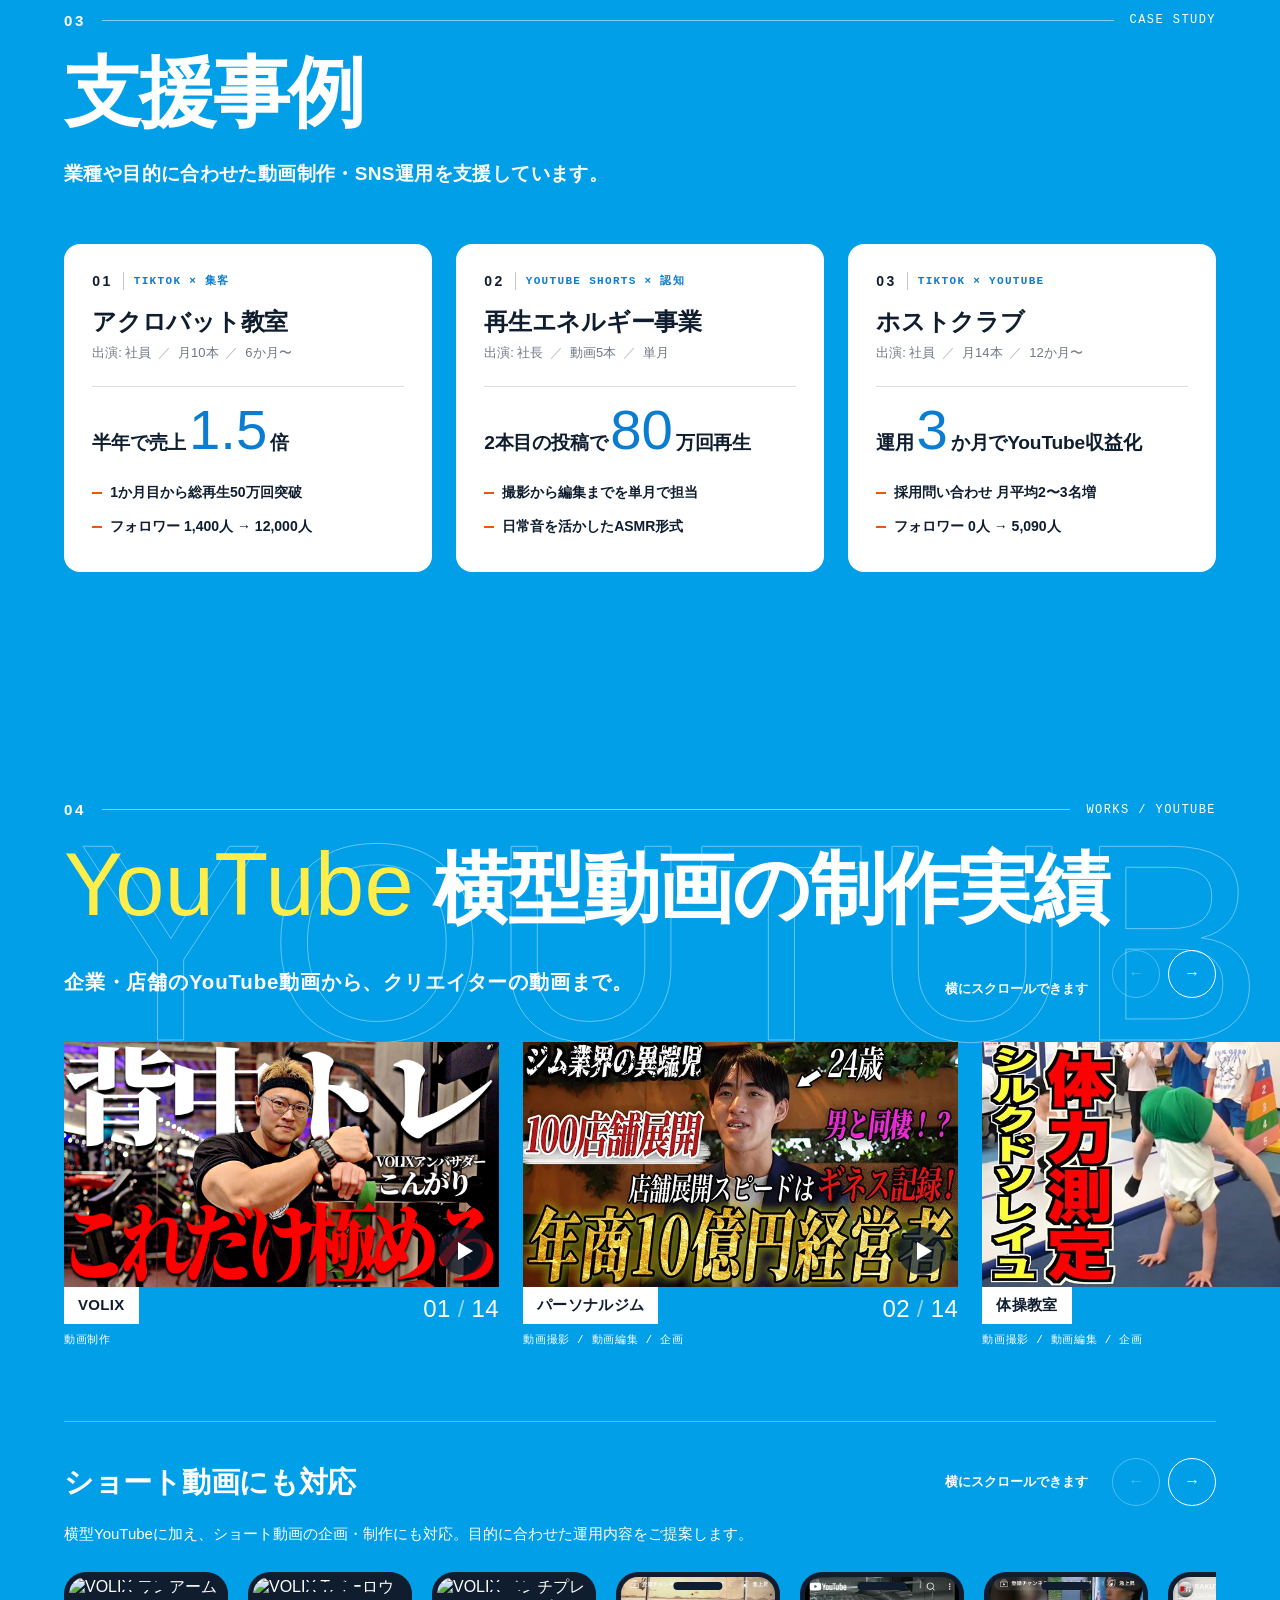
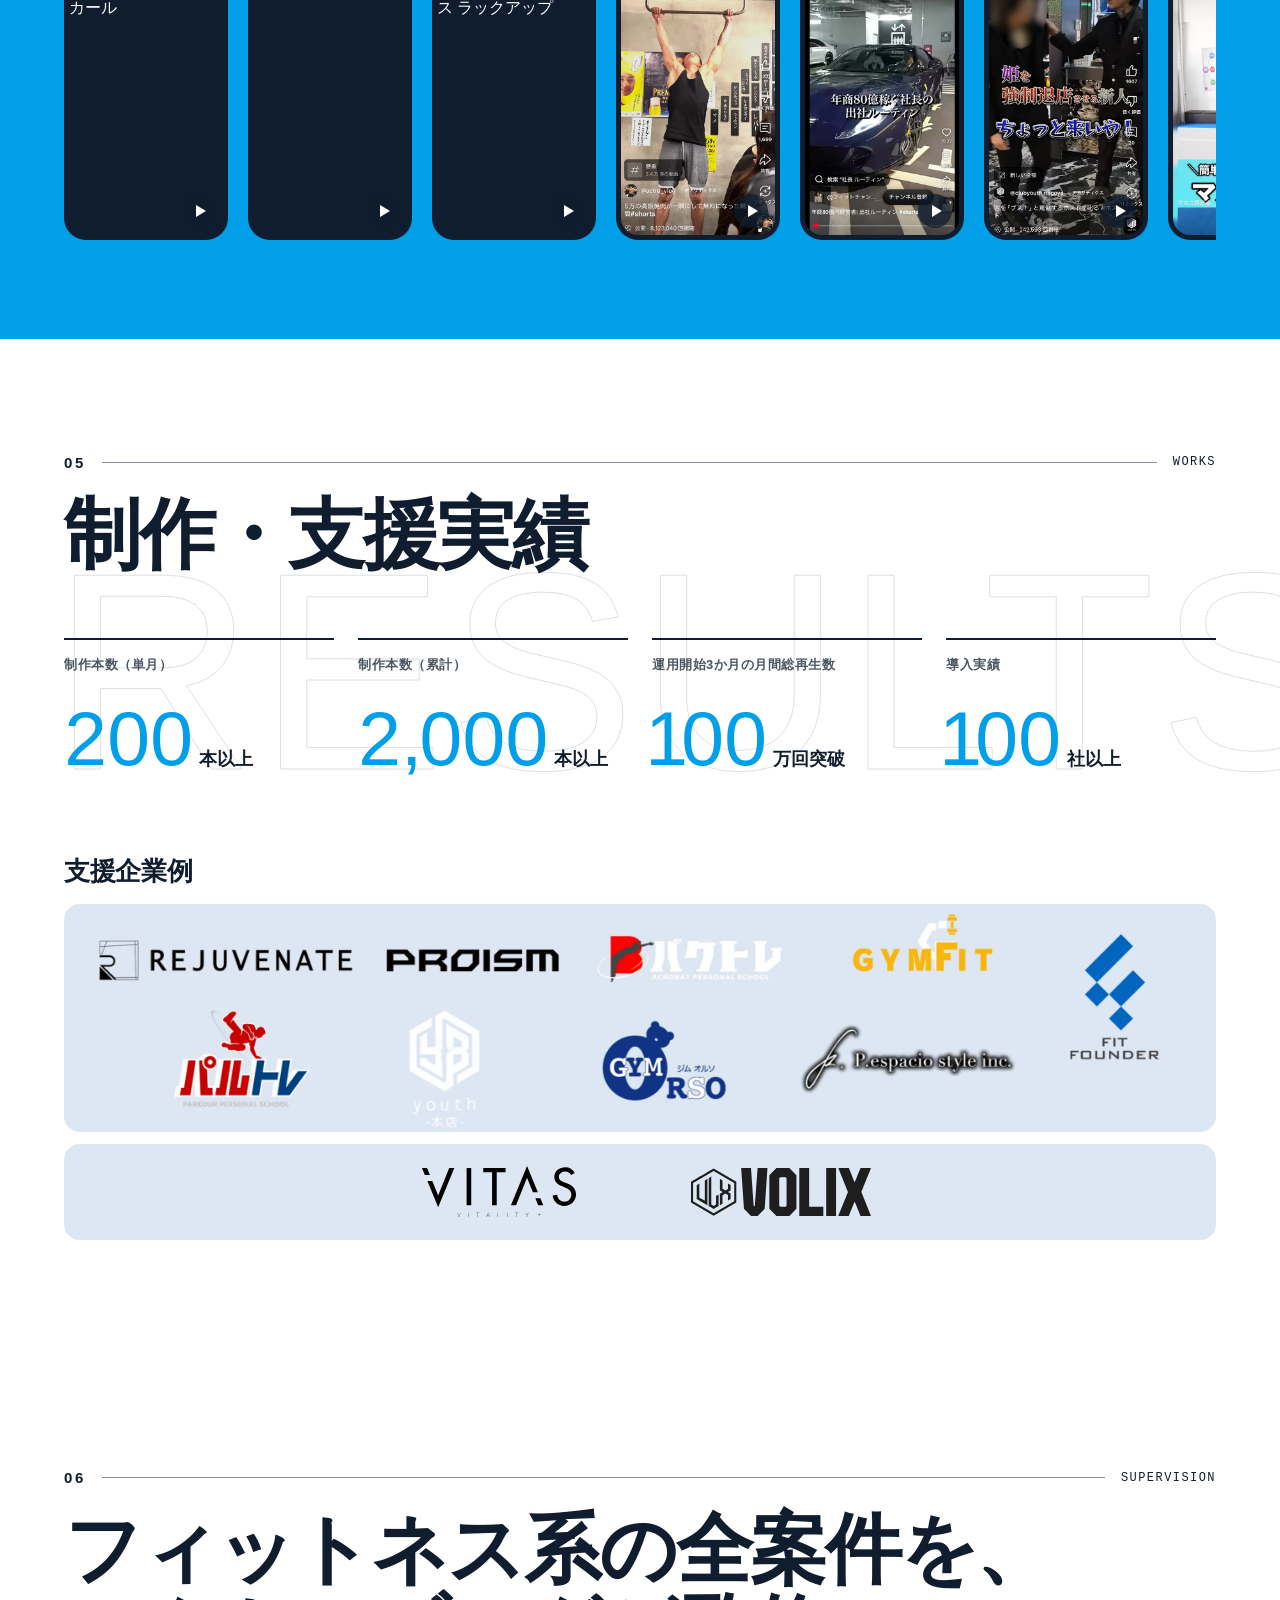
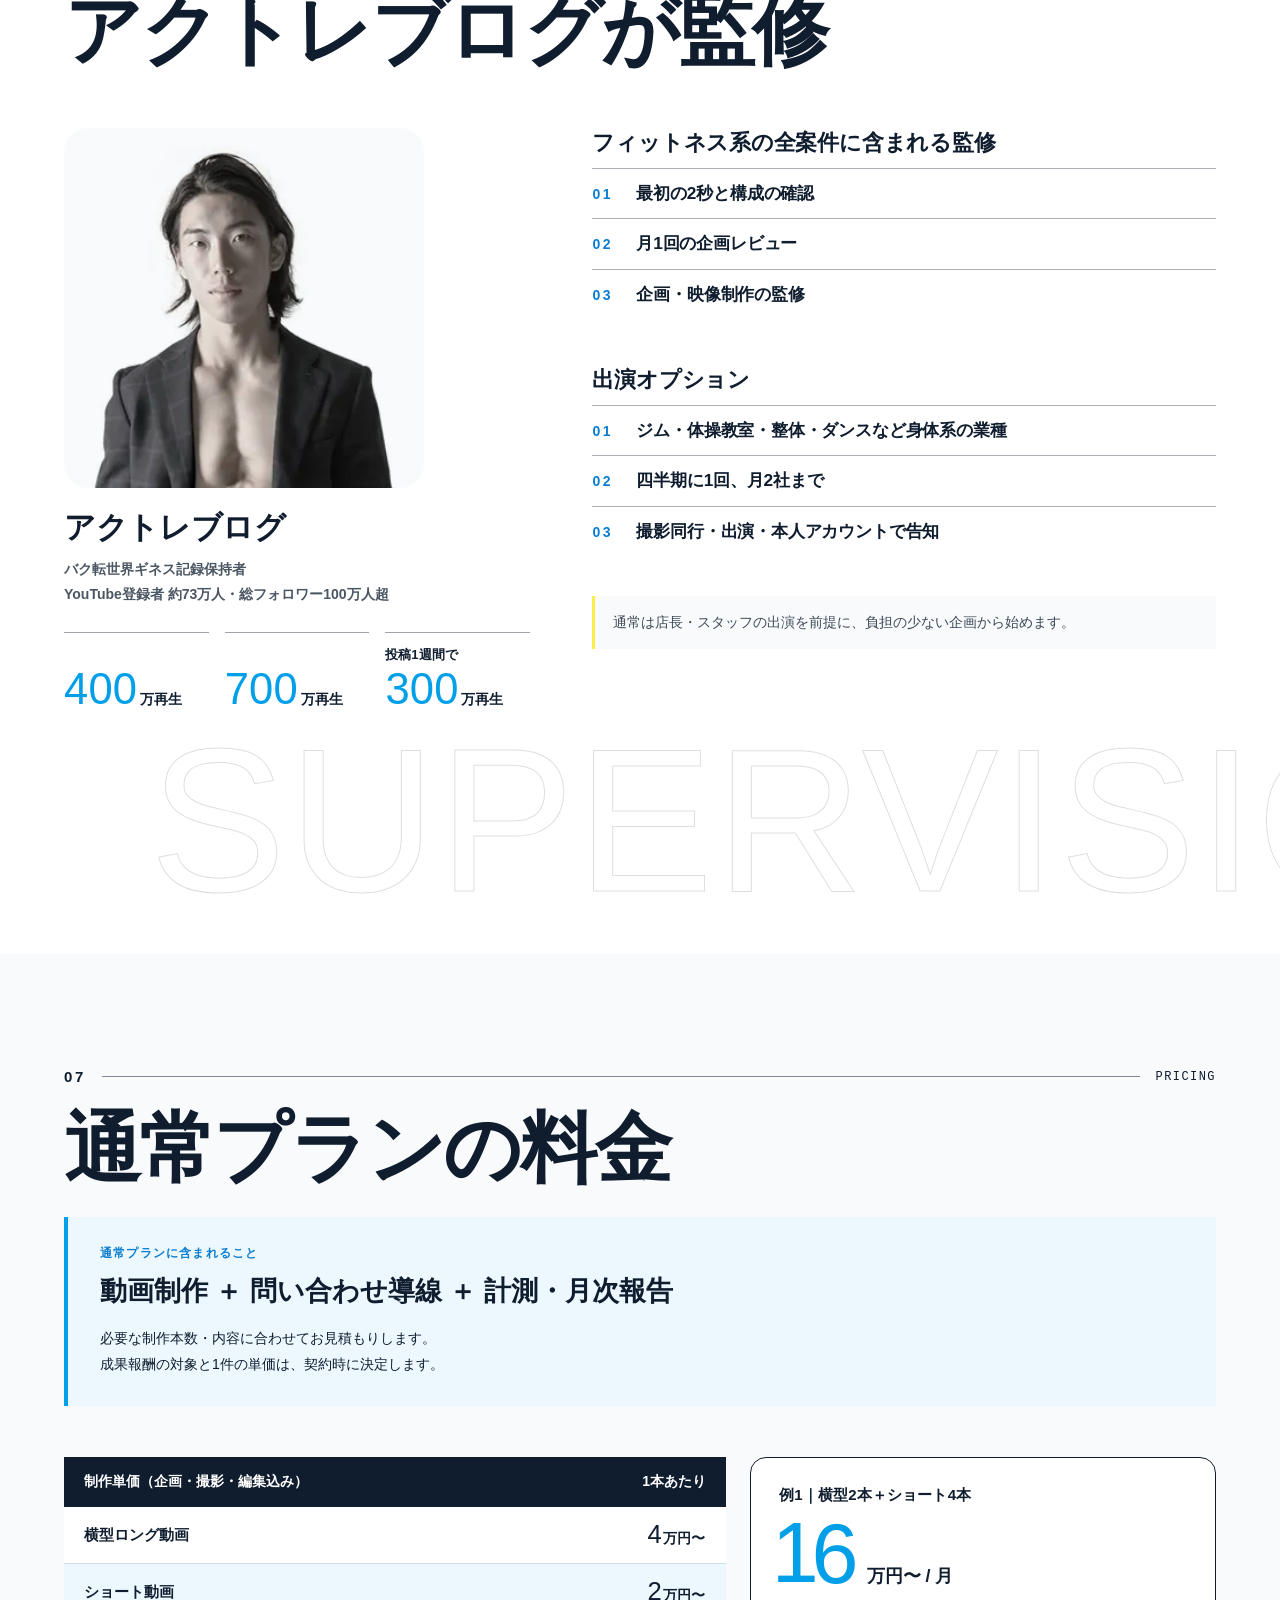
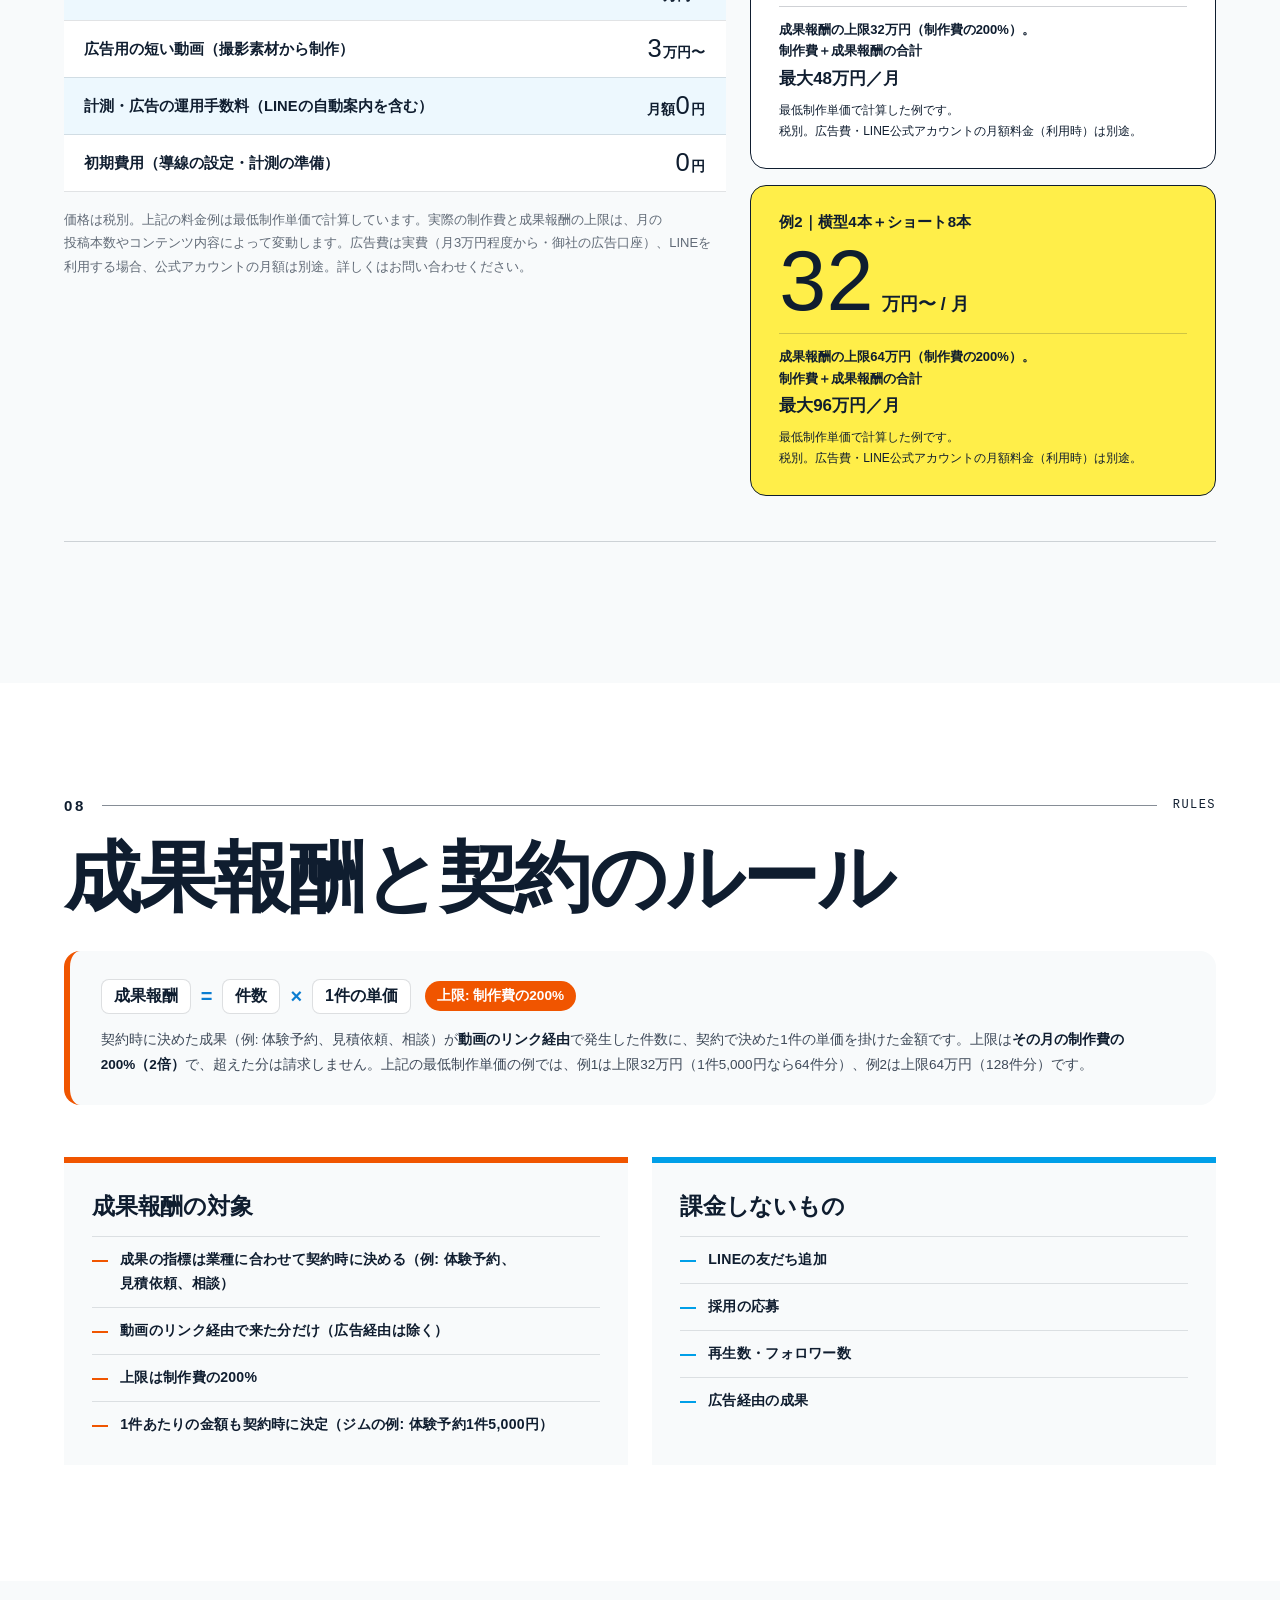
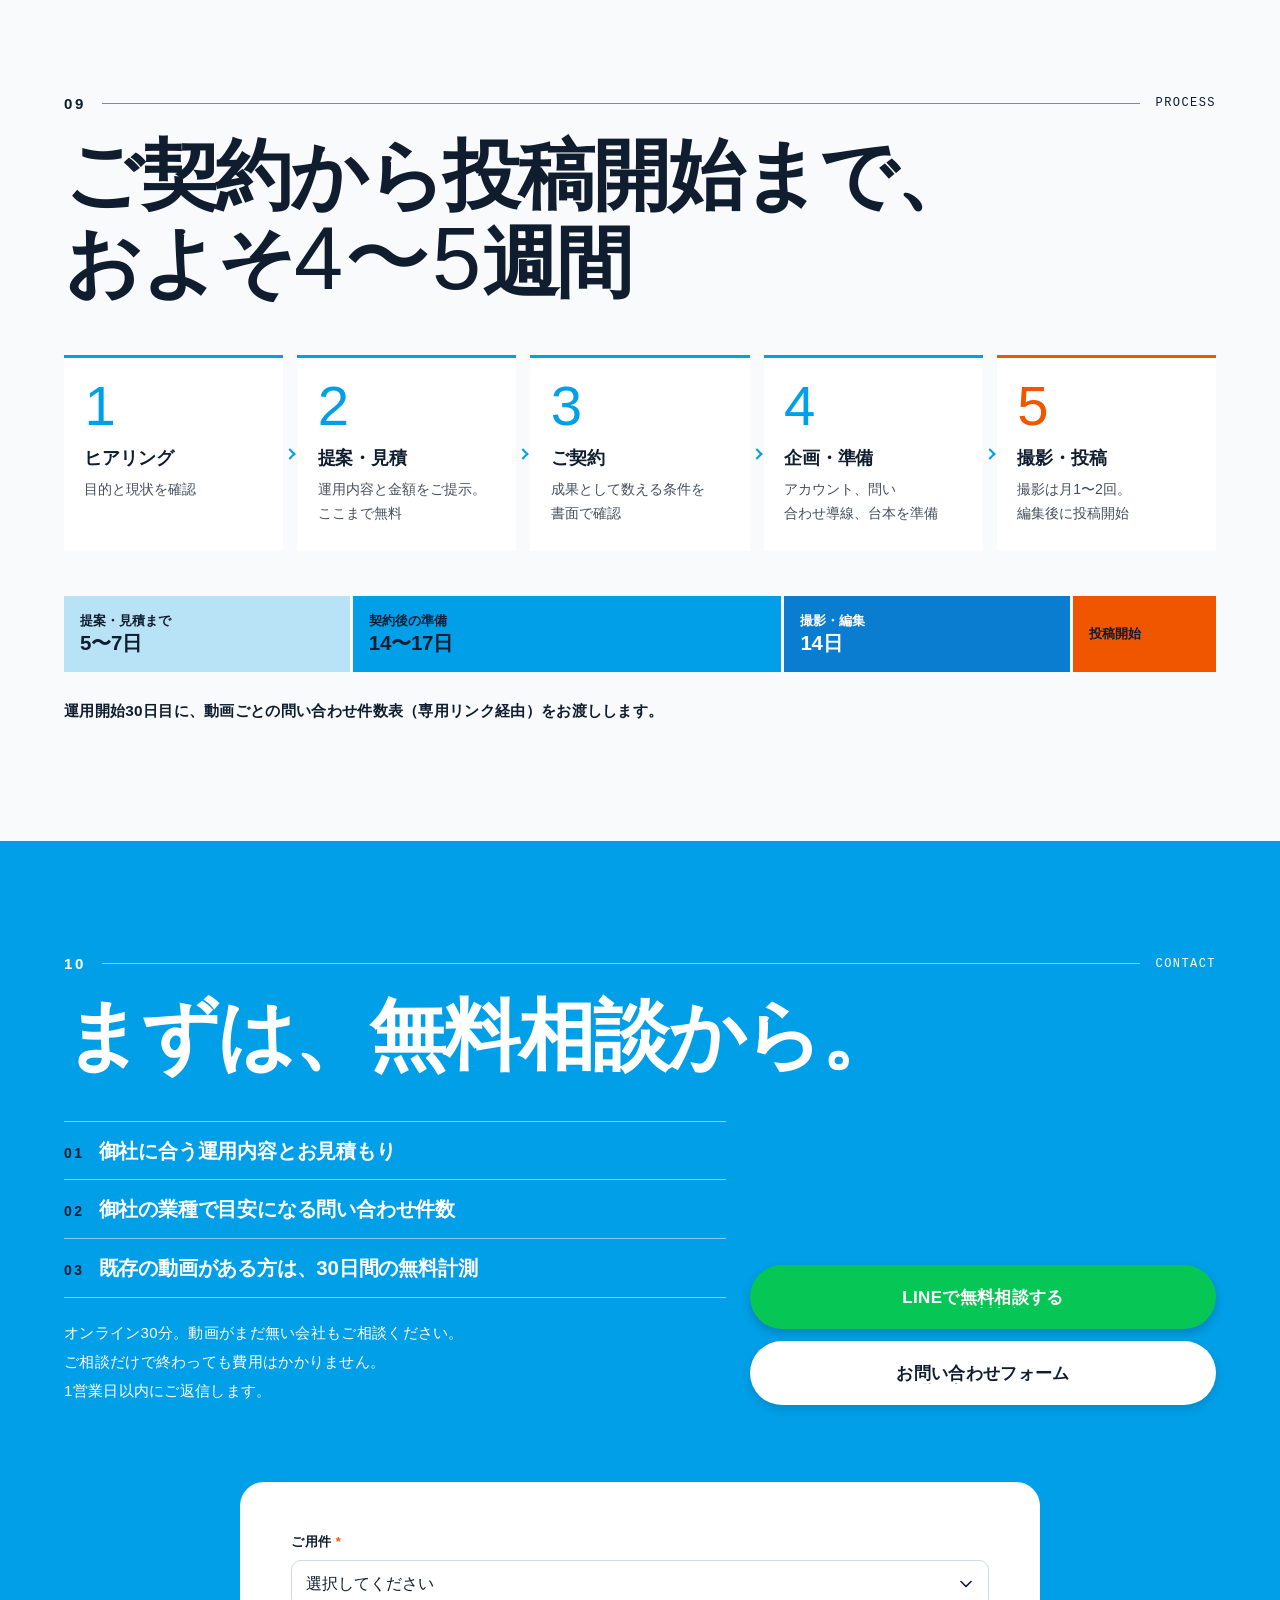
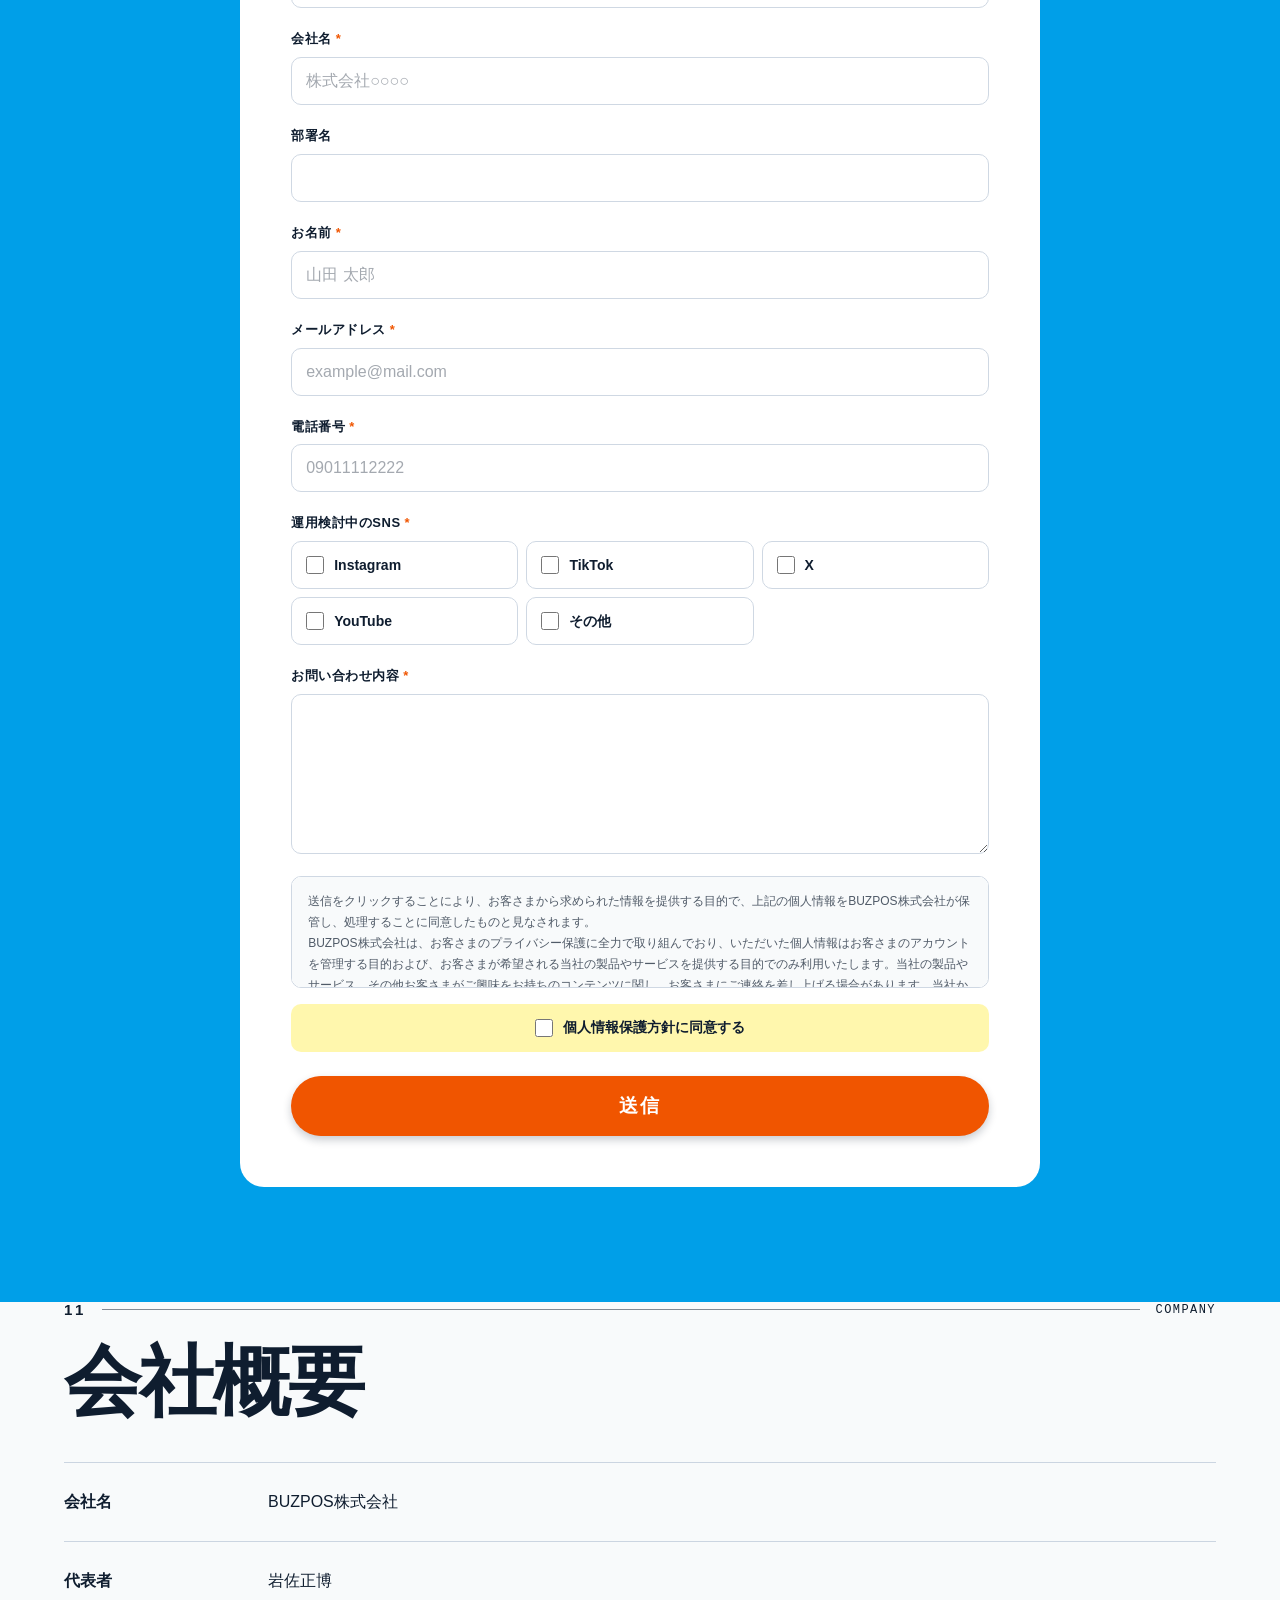
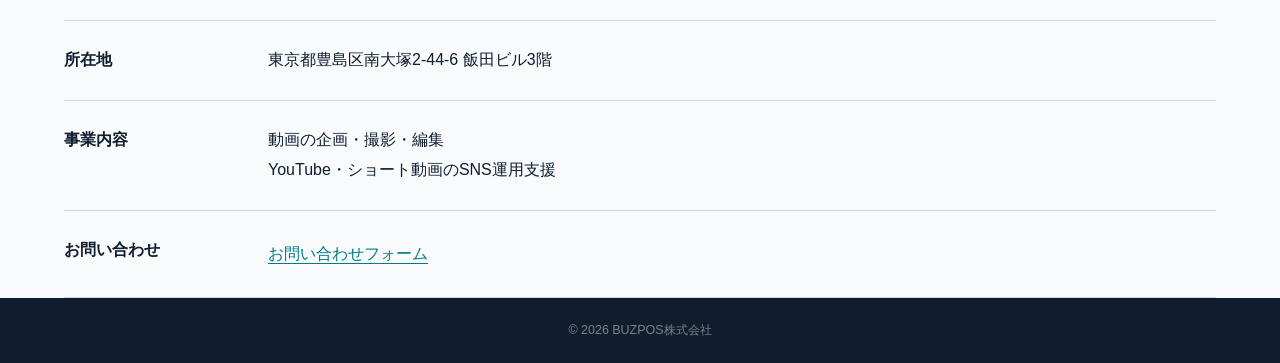
==== commit c2b6d506: "Blend the headline speech bubble into the blue hero" ====
--- a/index.html
+++ b/index.html
@@ -144,7 +144,7 @@
 @media(max-width:600px){.v2-company__list>div{grid-template-columns:1fr;gap:6px;padding:20px 0;}.v2-company__list{margin-top:28px;}}
 </style>
 
-<link href="sns_assets/css/studio.css?v=20261119-comment1" rel="stylesheet"/><link href="https://fonts.googleapis.com/css2?family=Inter:wght@500;600;700;800&amp;display=swap" rel="stylesheet"/><script defer="" src="sns_assets/js/studio.js?v=20261119-comment1"></script>
+<link href="sns_assets/css/studio.css?v=20261119-comment2" rel="stylesheet"/><link href="https://fonts.googleapis.com/css2?family=Inter:wght@500;600;700;800&amp;display=swap" rel="stylesheet"/><script defer="" src="sns_assets/js/studio.js?v=20261119-comment1"></script>
 <link href="sns_assets/css/value.css?v=20261118-value1" rel="stylesheet"/>
 </head>
 <body>
--- a/sns_assets/css/studio.css
+++ b/sns_assets/css/studio.css
@@ -14,10 +14,10 @@
 .studio-hero{line-height:normal;height:calc(100svh - 80px);min-height:clamp(660px,calc(30vw + 270px),800px);max-height:900px;position:relative;overflow:clip;isolation:isolate;background:var(--brand-blue);color:var(--paper)}
 .studio-stage{position:relative;z-index:2;height:100%;width:min(100%,1760px);margin:0 auto;--gutter:clamp(42px,4.4vw,88px);--price-height:calc((min(100vw,1760px) - 2 * var(--gutter)) * .1)}
 .studio-price{position:absolute;top:8px;left:var(--gutter);right:var(--gutter);margin:0;line-height:1;z-index:2;overflow:visible;pointer-events:none}
-.studio-price>.price-comment{position:relative;display:inline-flex;align-items:baseline;width:max-content;max-width:100%;padding:12px clamp(22px,2.5vw,40px);border-radius:20px;background:#fff;color:var(--ink);font-size:clamp(30px,4.5vw,72px);font-weight:900;line-height:1.3;letter-spacing:-.045em;box-shadow:0 8px 24px #00487924}
-.price-comment::after{content:"";position:absolute;left:clamp(30px,4.5vw,72px);bottom:-12px;width:23px;height:14px;background:#fff;clip-path:polygon(0 0,100% 0,0 100%)}
+.studio-price>.price-comment{position:relative;display:inline-flex;align-items:baseline;width:max-content;max-width:100%;padding:10px clamp(18px,2vw,32px);border:1px solid #d9f4ff42;border-radius:10px;background:linear-gradient(120deg,#ffffff14,transparent 70%),#005b92e6;color:#fff;font-size:clamp(28px,4vw,64px);font-weight:700;line-height:1.3;letter-spacing:-.025em;font-feature-settings:"palt";box-shadow:inset 0 1px 0 #ffffff10;backdrop-filter:blur(12px);-webkit-backdrop-filter:blur(12px)}
+.price-comment::after{content:"";position:absolute;left:clamp(28px,3.2vw,52px);bottom:-8px;width:15px;height:9px;background:#005b92e6;clip-path:polygon(0 0,100% 0,0 100%)}
 .price-comment-lead,.price-comment-end{display:inline-block;white-space:nowrap}
-.price-comment-focus{color:inherit;font-weight:900;background:linear-gradient(transparent 57%,var(--brand-yellow) 57% 94%,transparent 94%);padding:0 .025em}
+.price-comment-focus{color:var(--brand-yellow);font-weight:900;padding:0 .025em}
 .studio-copy{position:absolute;left:var(--gutter);top:calc(var(--price-height) + 24px);z-index:3}
 .studio-category{margin:0 0 12px;display:flex;align-items:center;gap:15px;font-size:23px;font-weight:700;letter-spacing:.06em}
 .category-line{width:28px;height:2px;background:var(--brand-yellow);display:block;transform-origin:left}
@@ -160,9 +160,9 @@
   .studio-hero{height:auto;min-height:0;max-height:none}
   .studio-stage{--gutter:clamp(18px,6.15vw,28px);display:grid;grid-template-columns:minmax(0,1fr);width:min(100%,616px);height:auto;padding:10px var(--gutter) calc(24px + env(safe-area-inset-bottom,0px))}
   .studio-price{position:relative;top:auto;left:auto;right:auto;grid-column:1;grid-row:1;width:100%;margin:0;opacity:1}
-  .studio-price>.price-comment{display:inline-flex;flex-direction:column;align-items:flex-start;padding:9px 16px;border-radius:16px;font-size:clamp(20px,6.5vw,32px);line-height:1.25;letter-spacing:-.035em;box-shadow:0 5px 16px #00487924}
+  .studio-price>.price-comment{display:inline-flex;flex-direction:column;align-items:flex-start;padding:9px 16px;border-radius:10px;font-size:clamp(20px,6.5vw,32px);line-height:1.25;letter-spacing:-.025em}
   .price-comment-end{font-size:1.08em}
-  .price-comment::after{left:28px;bottom:-9px;width:18px;height:11px}
+  .price-comment::after{left:28px;bottom:-8px;width:15px;height:9px}
   .studio-copy{display:contents;position:static}
   .studio-category{grid-column:1;grid-row:2;z-index:3;margin:16px 0 12px;gap:11px;font-size:15px;line-height:1.5;letter-spacing:.04em}
   .category-line{width:22px}
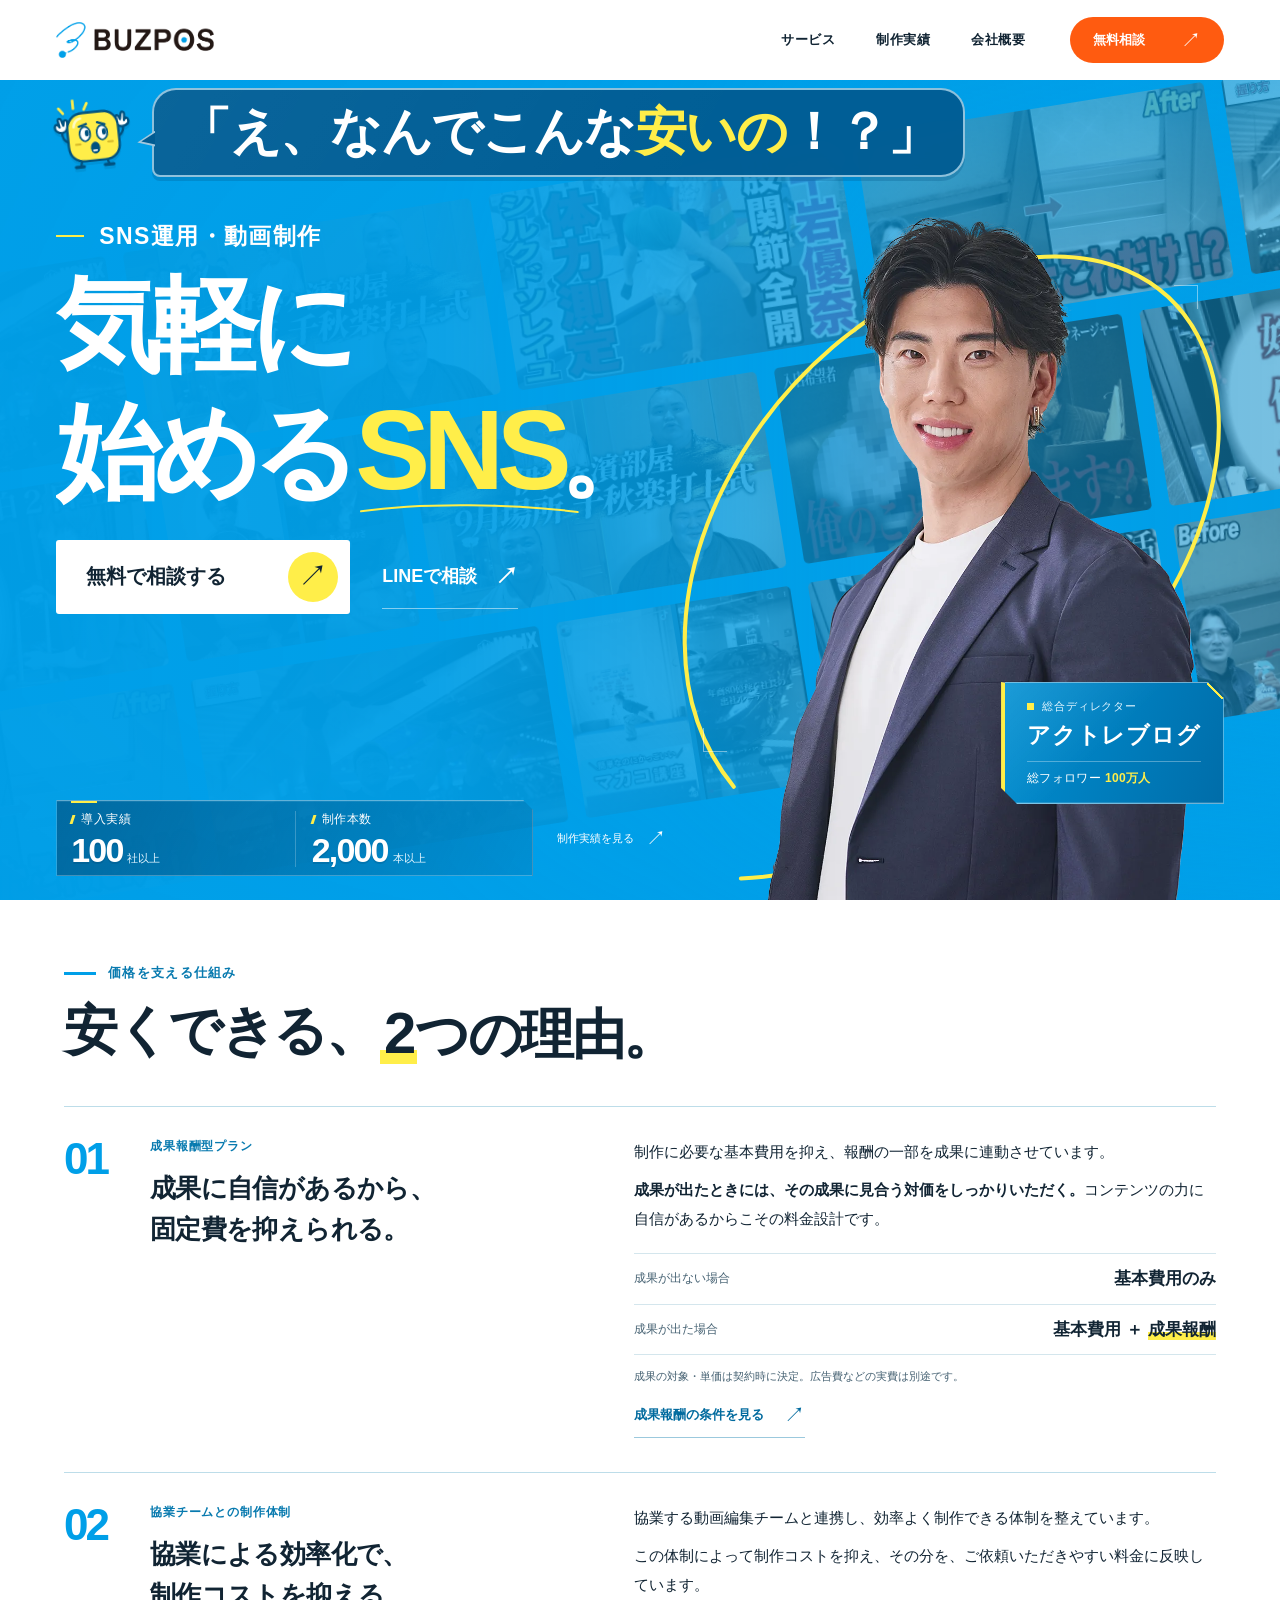
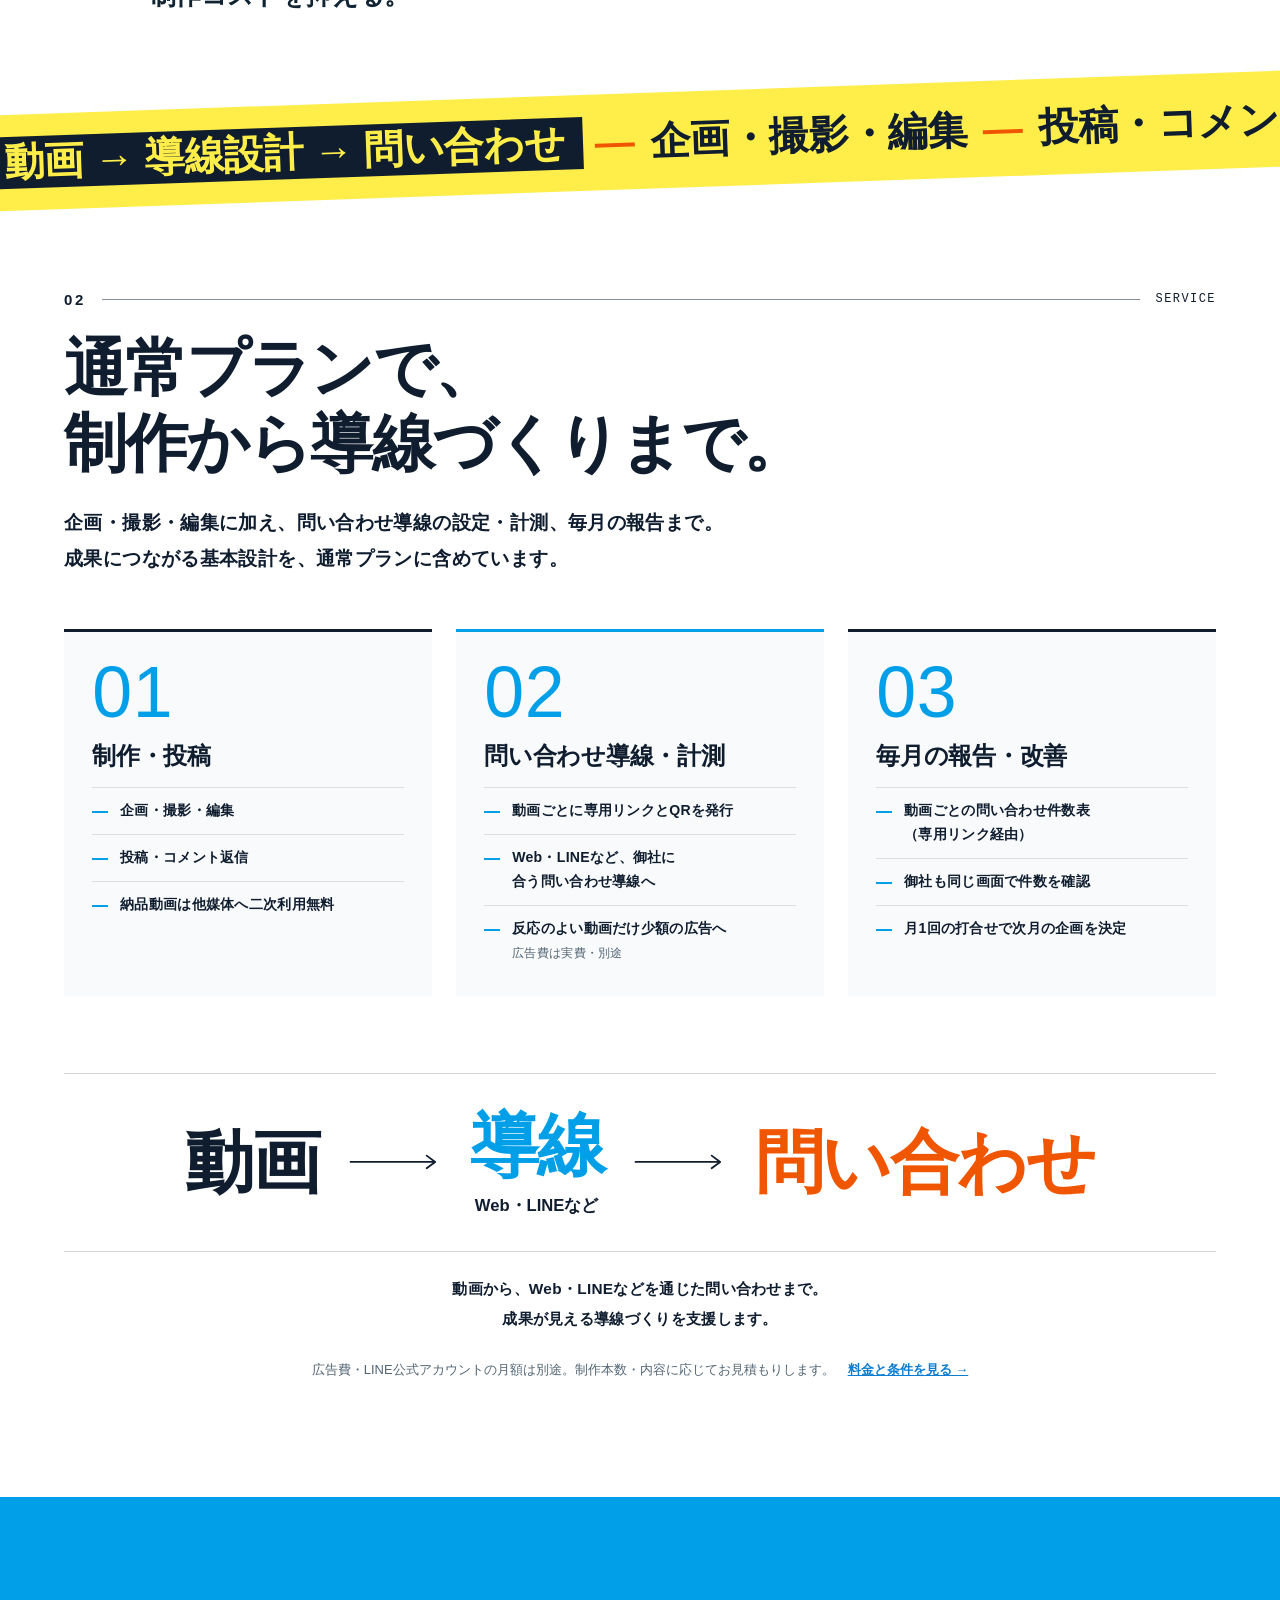
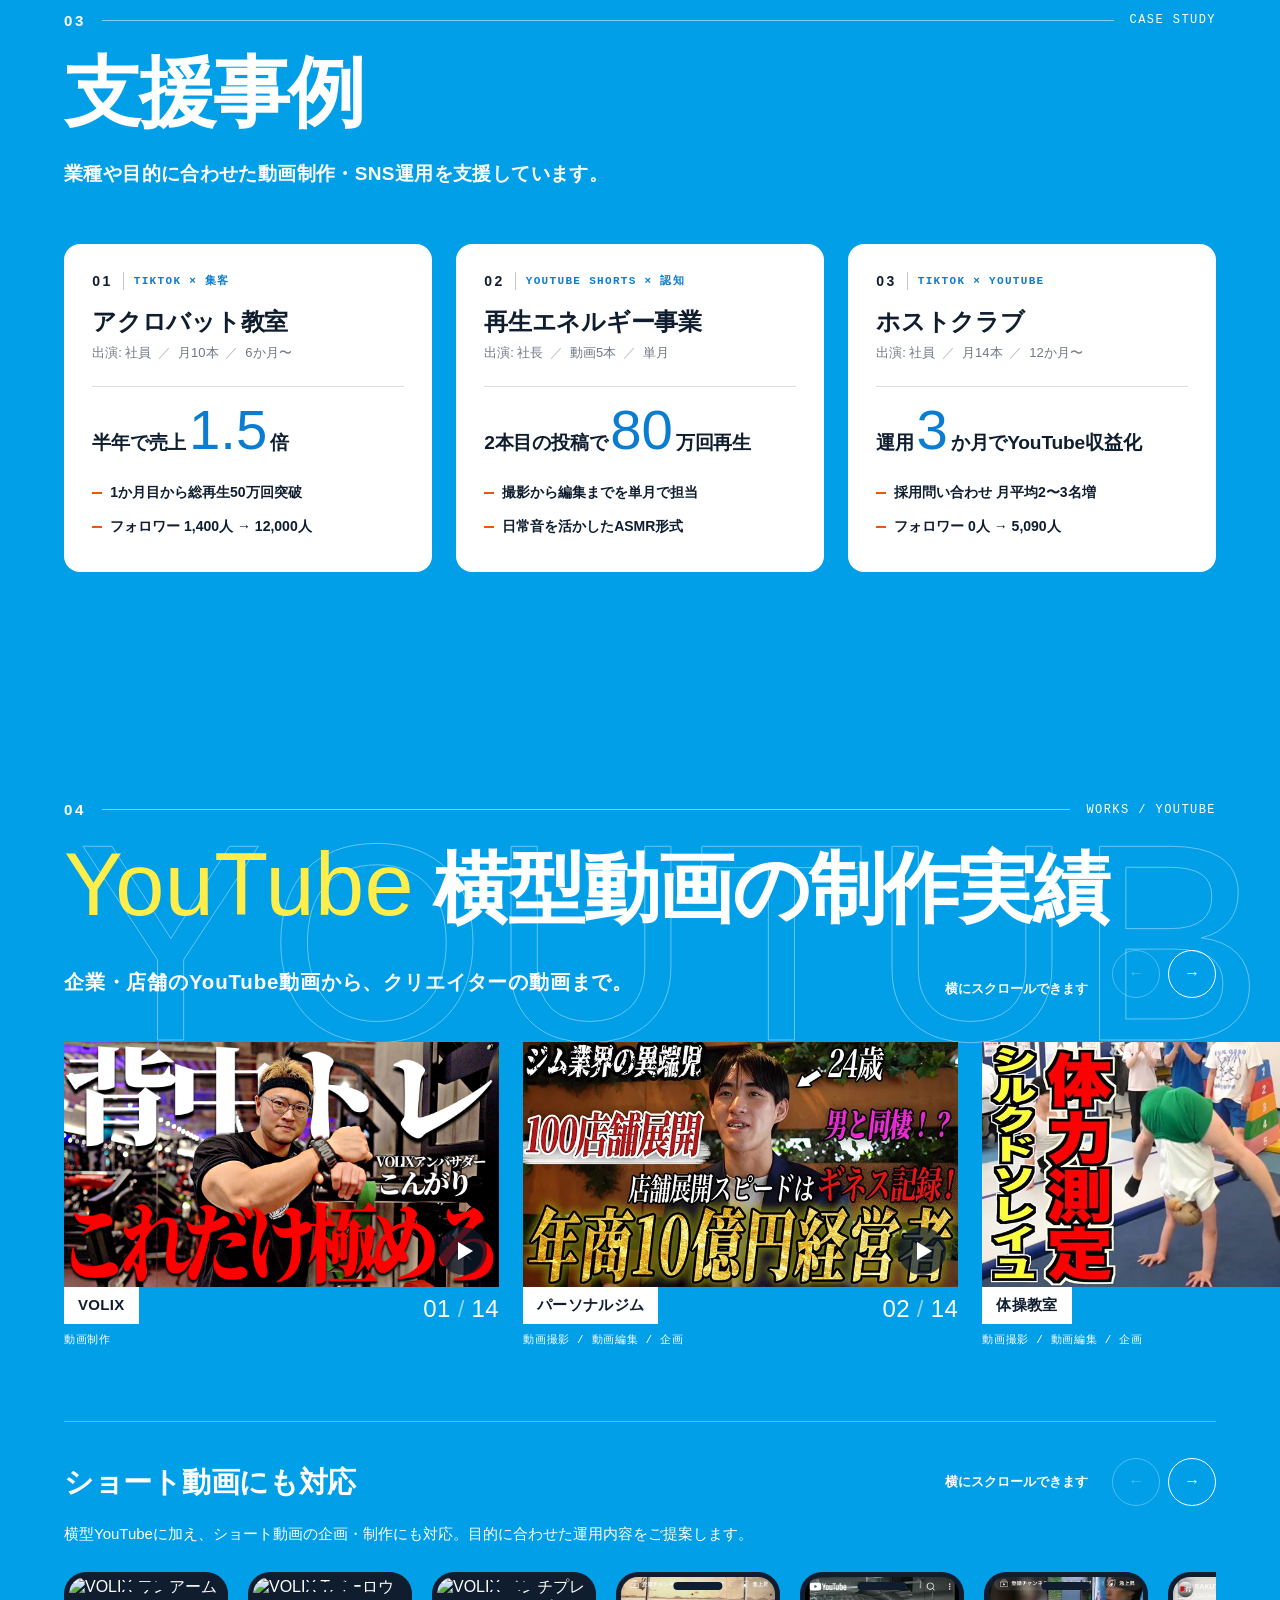
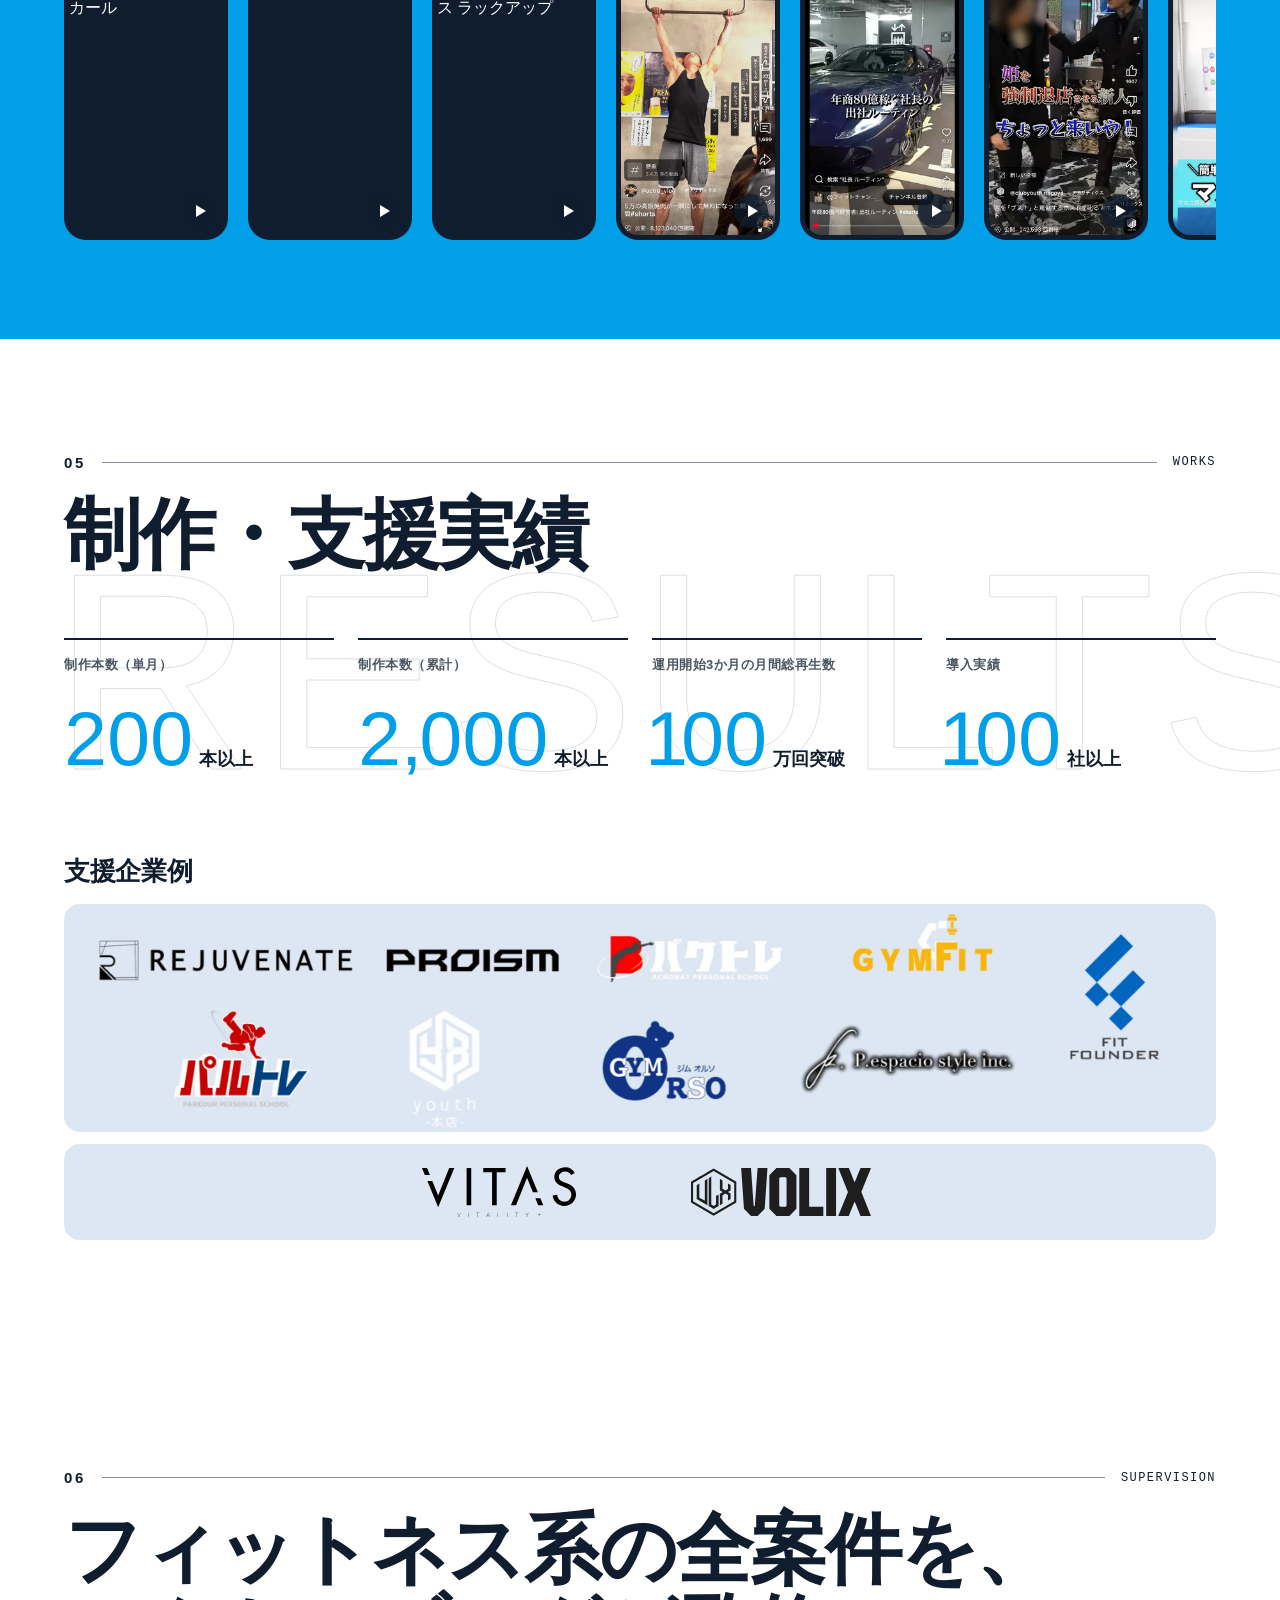
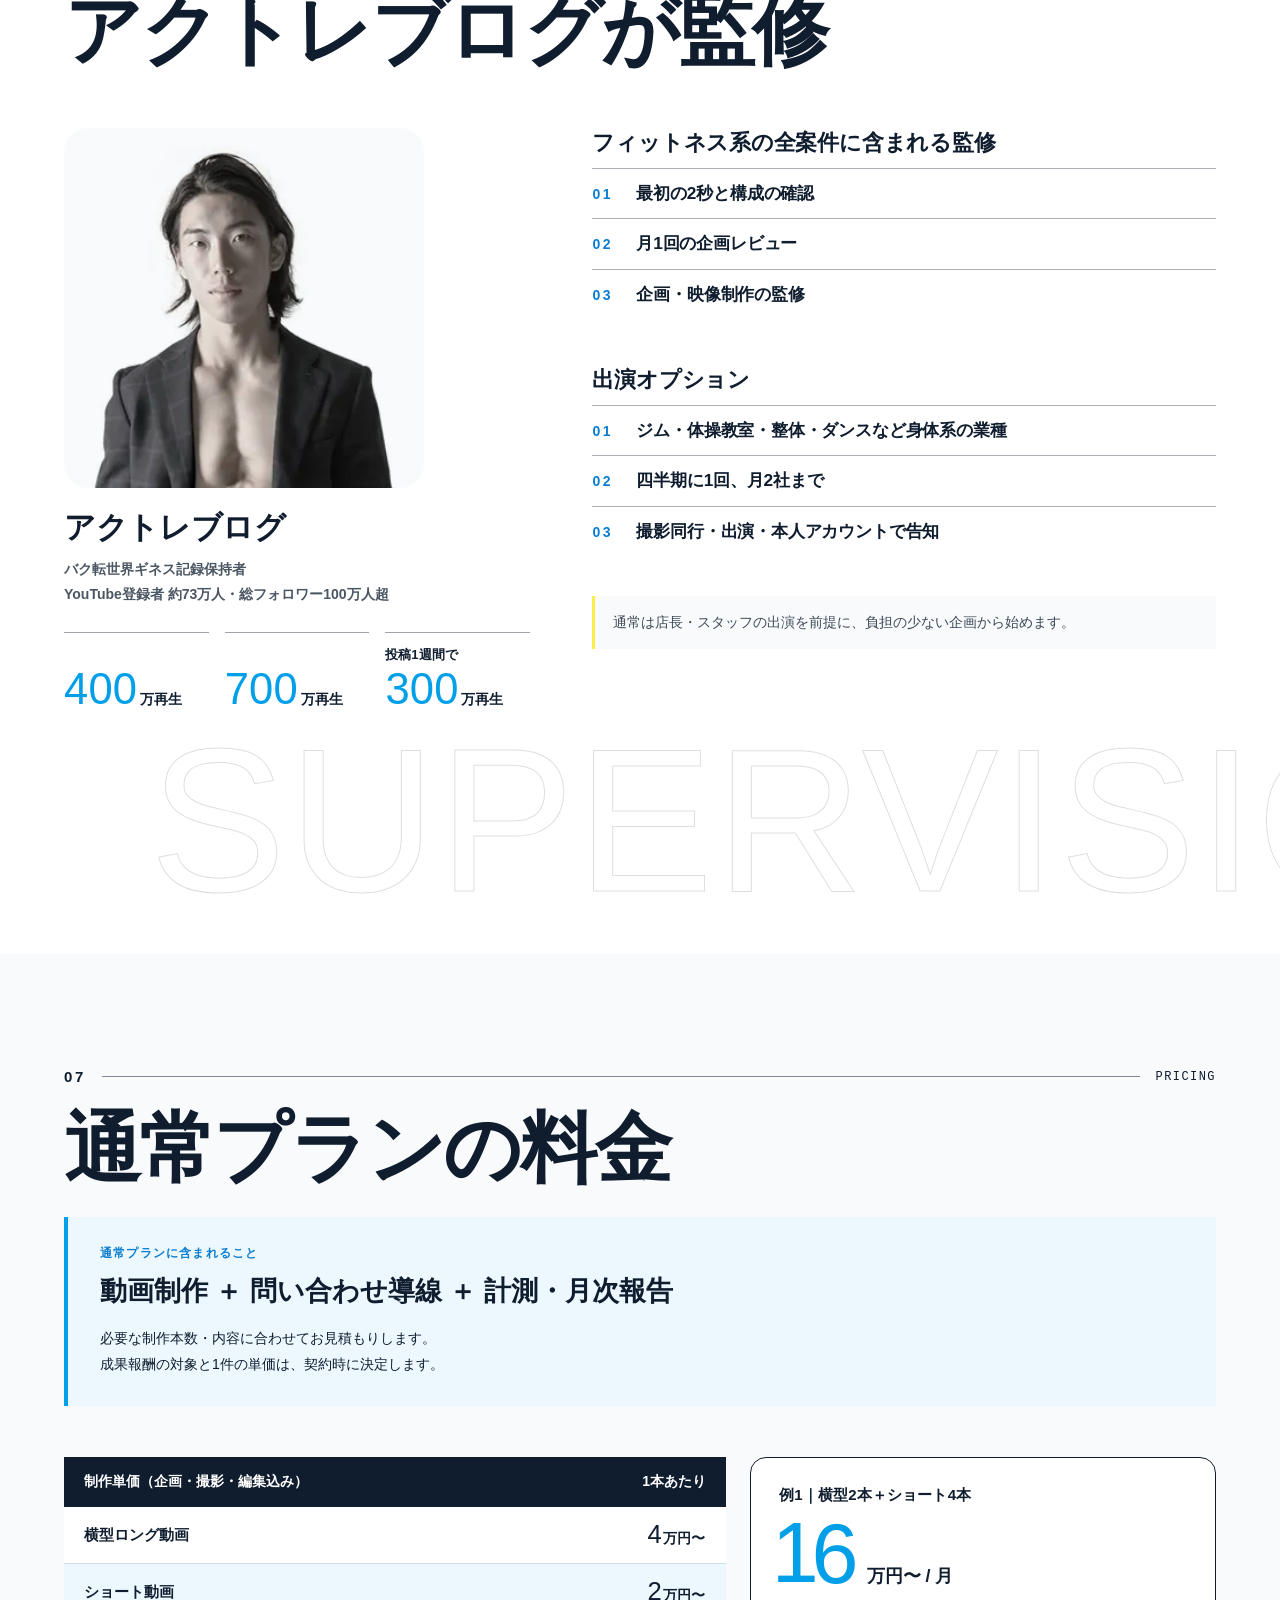
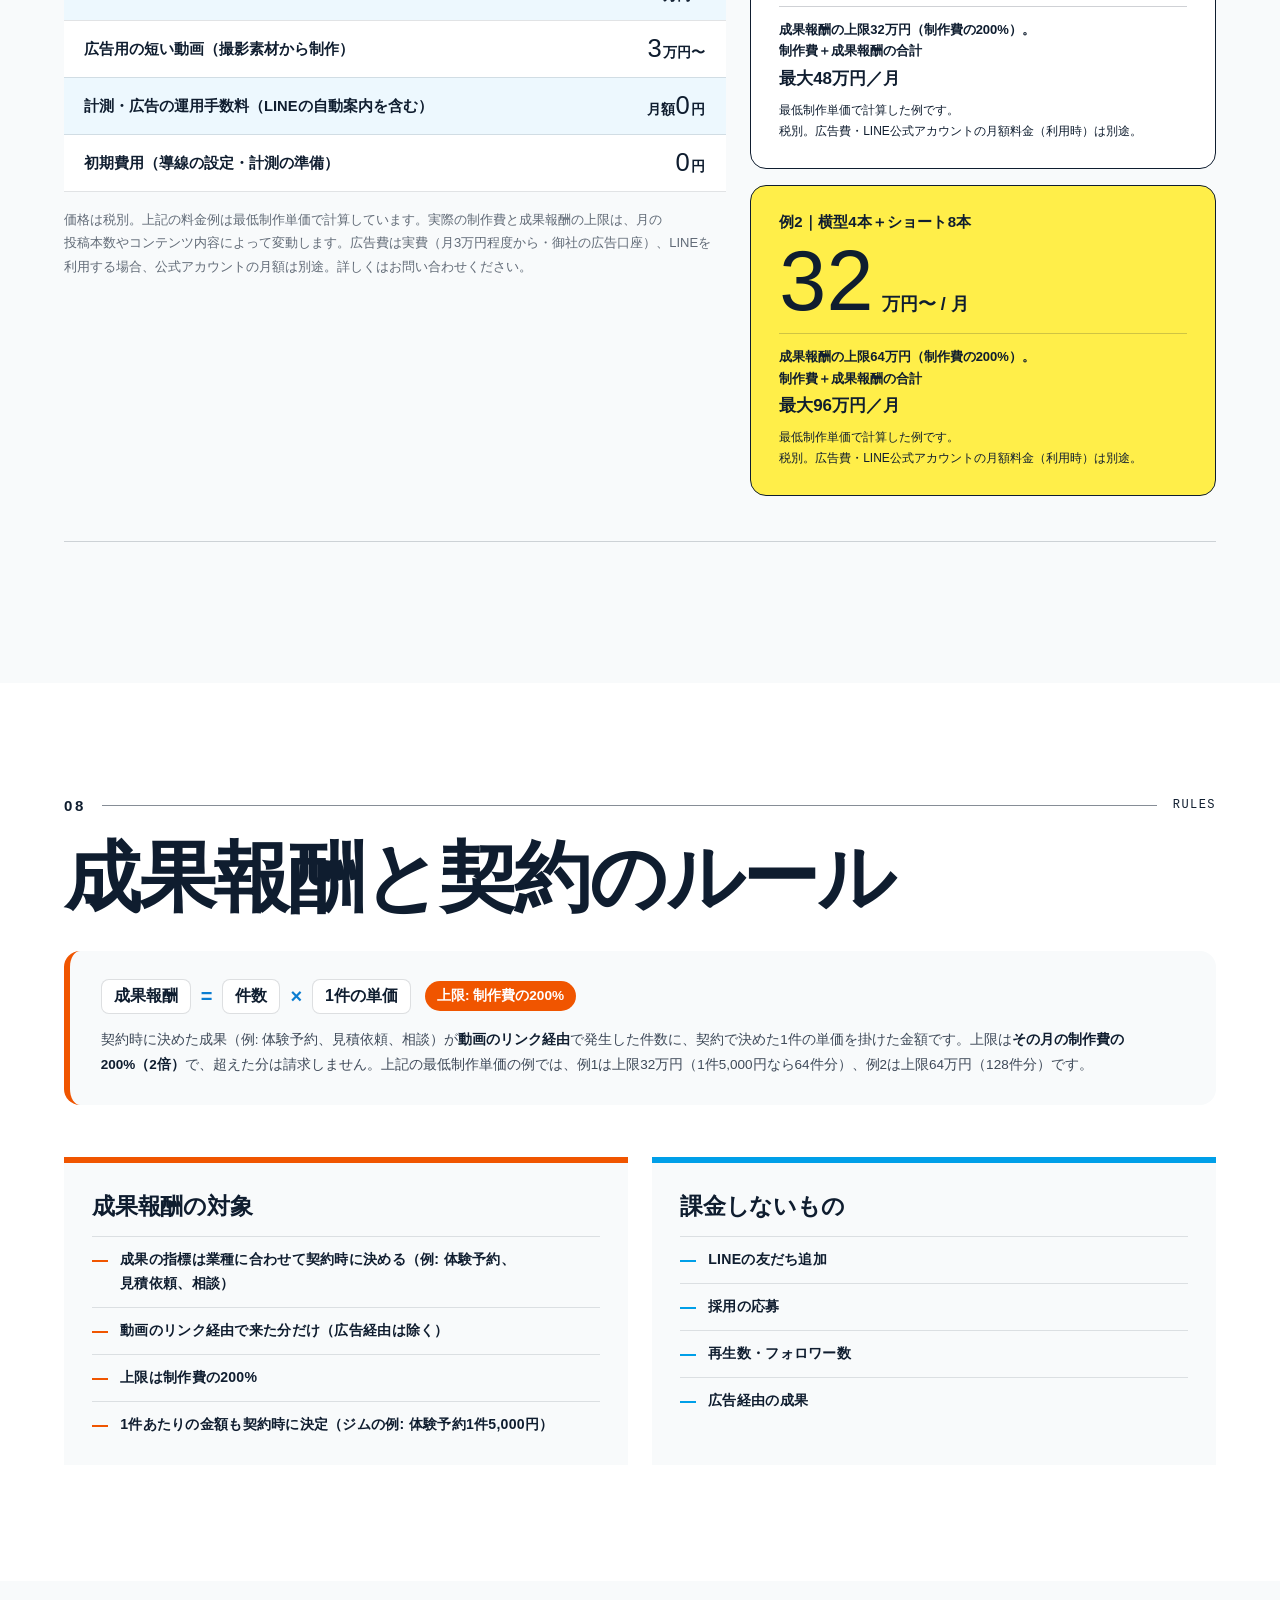
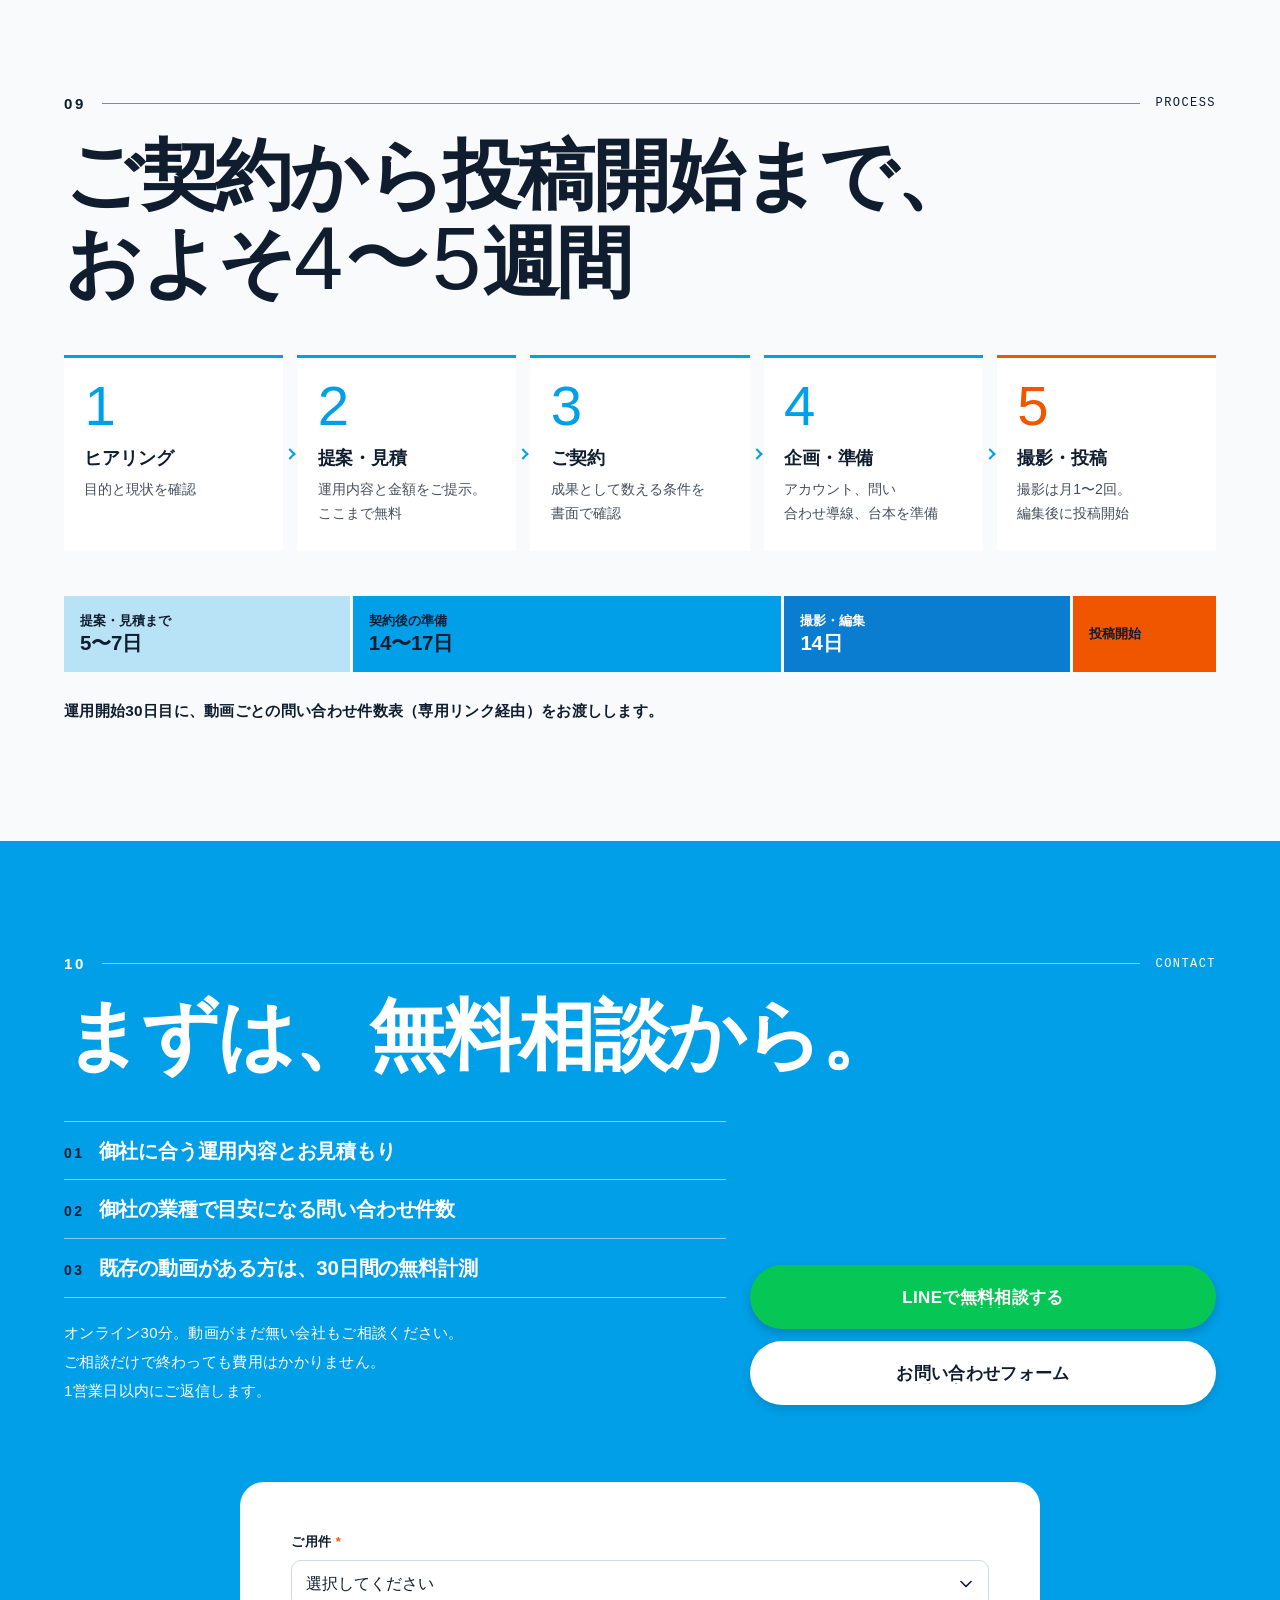
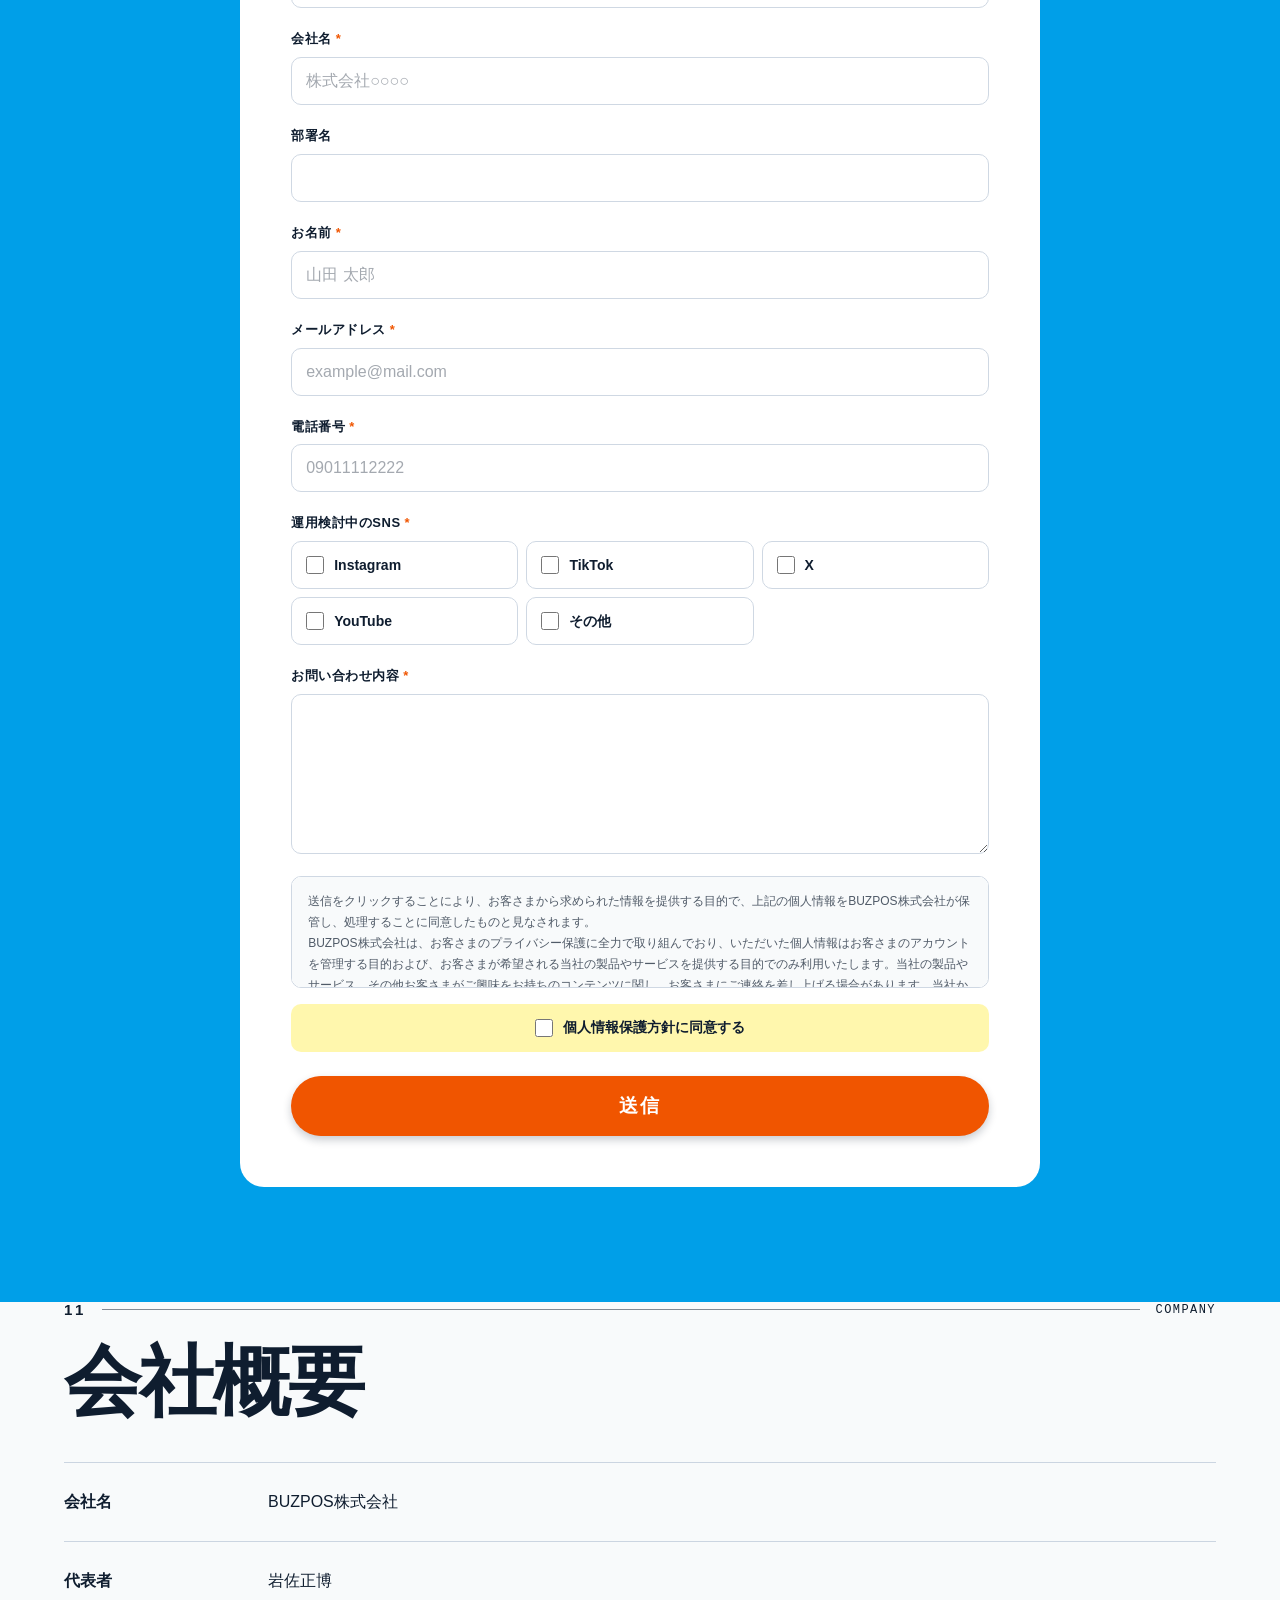
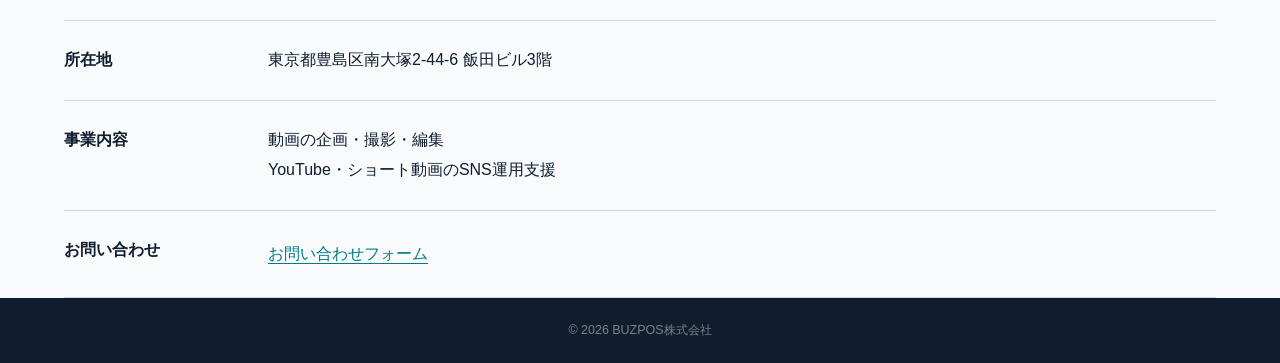
==== commit 0a72efeb: "Add a playful mascot to the hero comment bubble" ====
--- a/index.html
+++ b/index.html
@@ -144,7 +144,7 @@
 @media(max-width:600px){.v2-company__list>div{grid-template-columns:1fr;gap:6px;padding:20px 0;}.v2-company__list{margin-top:28px;}}
 </style>
 
-<link href="sns_assets/css/studio.css?v=20261119-comment2" rel="stylesheet"/><link href="https://fonts.googleapis.com/css2?family=Inter:wght@500;600;700;800&amp;display=swap" rel="stylesheet"/><script defer="" src="sns_assets/js/studio.js?v=20261119-comment1"></script>
+<link href="sns_assets/css/studio.css?v=20261119-mascot1" rel="stylesheet"/><link href="https://fonts.googleapis.com/css2?family=Inter:wght@500;600;700;800&amp;display=swap" rel="stylesheet"/><script defer="" src="sns_assets/js/studio.js?v=20261119-comment1"></script>
 <link href="sns_assets/css/value.css?v=20261118-value1" rel="stylesheet"/>
 </head>
 <body>
@@ -191,7 +191,25 @@
 </div>
 <div aria-hidden="true" class="reels-wash"></div>
 <div class="studio-stage">
-<p class="studio-price"><span class="price-comment"><span class="price-comment-lead">「え、なんでこんな</span><span class="price-comment-end"><strong class="price-comment-focus">安いの</strong>！？」</span></span></p>
+<p class="studio-price"><svg aria-hidden="true" focusable="false" class="price-mascot" width="120" height="120" viewBox="0 0 120 120" fill="none" xmlns="http://www.w3.org/2000/svg">
+  <g class="mascot-sparks" stroke="#ffee49" stroke-width="4" stroke-linecap="round"><path d="M12 18l6 8M34 8v12M55 14l-5 9"/></g>
+  <g stroke="#00517f" stroke-width="3.5" stroke-linecap="round" stroke-linejoin="round">
+    <path d="M41 94l-3 13m38-13 4 13"/><path d="M30 109h12m32 0h13" stroke-width="5"/>
+    <path d="M29 70C15 72 13 60 14 52m77 18c14-1 17-12 15-22"/>
+    <path d="M14 55c-7 0-11-5-10-10 0-3 3-4 5-2l2 3-2-10c0-3 4-4 5-1l3 9 1-6c1-3 5-2 5 1 1 10-1 15-9 16Z" fill="#fff"/>
+    <path d="M105 54c8 0 12-5 10-10-1-3-4-3-5-1l-1 2 1-10c0-3-4-4-5-1l-2 9-2-5c-2-3-5-1-4 2 0 9 1 14 8 14Z" fill="#fff"/>
+    <path d="M47 28h29c14 0 23 10 23 25v24c0 15-9 24-24 24H46c-15 0-24-9-24-24V53c0-15 10-25 25-25Z" fill="#ffee49"/>
+    <path d="M32 48c1-7 5-11 11-12" stroke="#fffbc4" stroke-width="4"/>
+    <path d="M40 48l11-3m17-1 11 4"/>
+    <ellipse cx="48" cy="60" rx="8" ry="11" fill="#fff" stroke-width="2.5"/>
+    <ellipse cx="74" cy="60" rx="8" ry="11" fill="#fff" stroke-width="2.5"/>
+    <ellipse cx="51" cy="59" rx="3" ry="5" fill="#00517f" stroke="none"/>
+    <ellipse cx="77" cy="59" rx="3" ry="5" fill="#00517f" stroke="none"/>
+    <ellipse cx="62" cy="82" rx="7" ry="9" fill="#00517f" stroke="none"/>
+    <path d="M59 86h5" stroke="#fff" stroke-width="2.5"/>
+    <path d="M33 75h7m42 0h7" stroke="#d5b829" stroke-width="3"/>
+  </g>
+</svg><span class="price-comment"><span class="price-comment-lead">「え、なんでこんな</span><span class="price-comment-end"><strong class="price-comment-focus">安いの</strong>！？」</span></span></p>
 <div class="studio-copy">
 <p class="studio-category"><span aria-hidden="true" class="category-line"></span>SNS運用・動画制作</p>
 <h1 aria-label="気軽に始めるSNS。" id="studio-title">
--- a/sns_assets/css/studio.css
+++ b/sns_assets/css/studio.css
@@ -13,9 +13,11 @@
 .header-contact span:last-child{font-size:20px;font-weight:400;line-height:1}
 .studio-hero{line-height:normal;height:calc(100svh - 80px);min-height:clamp(660px,calc(30vw + 270px),800px);max-height:900px;position:relative;overflow:clip;isolation:isolate;background:var(--brand-blue);color:var(--paper)}
 .studio-stage{position:relative;z-index:2;height:100%;width:min(100%,1760px);margin:0 auto;--gutter:clamp(42px,4.4vw,88px);--price-height:calc((min(100vw,1760px) - 2 * var(--gutter)) * .1)}
-.studio-price{position:absolute;top:8px;left:var(--gutter);right:var(--gutter);margin:0;line-height:1;z-index:2;overflow:visible;pointer-events:none}
-.studio-price>.price-comment{position:relative;display:inline-flex;align-items:baseline;width:max-content;max-width:100%;padding:10px clamp(18px,2vw,32px);border:1px solid #d9f4ff42;border-radius:10px;background:linear-gradient(120deg,#ffffff14,transparent 70%),#005b92e6;color:#fff;font-size:clamp(28px,4vw,64px);font-weight:700;line-height:1.3;letter-spacing:-.025em;font-feature-settings:"palt";box-shadow:inset 0 1px 0 #ffffff10;backdrop-filter:blur(12px);-webkit-backdrop-filter:blur(12px)}
-.price-comment::after{content:"";position:absolute;left:clamp(28px,3.2vw,52px);bottom:-8px;width:15px;height:9px;background:#005b92e6;clip-path:polygon(0 0,100% 0,0 100%)}
+.studio-price{position:absolute;top:8px;left:var(--gutter);right:var(--gutter);display:flex;align-items:center;gap:clamp(12px,1.3vw,22px);margin:0;line-height:1;z-index:2;overflow:visible;pointer-events:none}
+.price-mascot{display:block;flex:0 0 clamp(72px,6.2vw,108px);width:clamp(72px,6.2vw,108px);height:auto;overflow:visible;transform:rotate(-6deg);transform-origin:55% 85%;filter:drop-shadow(0 3px 0 #00517f26)}
+.studio-price>.price-comment{position:relative;display:inline-flex;align-items:baseline;flex:0 1 auto;width:max-content;min-width:0;max-width:100%;padding:9px clamp(18px,2vw,32px);border:2px solid #d9f4ffa6;border-radius:24px 24px 24px 8px;background:linear-gradient(120deg,#ffffff0a,transparent 70%),#005b92f2;color:#fff;font-size:clamp(28px,4vw,64px);font-weight:700;line-height:1.3;letter-spacing:-.025em;font-feature-settings:"palt";box-shadow:0 4px 0 #00517f40;backdrop-filter:blur(12px);-webkit-backdrop-filter:blur(12px)}
+.price-comment::before,.price-comment::after{content:"";position:absolute;top:48%;left:-17px;width:18px;height:16px;background:#a1c7dd;clip-path:polygon(100% 0,100% 100%,0 75%)}
+.price-comment::after{left:-13px;top:calc(48% + 2px);width:14px;height:12px;background:#005b92}
 .price-comment-lead,.price-comment-end{display:inline-block;white-space:nowrap}
 .price-comment-focus{color:var(--brand-yellow);font-weight:900;padding:0 .025em}
 .studio-copy{position:absolute;left:var(--gutter);top:calc(var(--price-height) + 24px);z-index:3}
@@ -79,7 +81,9 @@
 .is-background-paused .reel-strip{animation-play-state:paused}
 @keyframes studio-marquee{from{transform:translateX(0)}to{transform:translateX(-33.333333%)}}
 .is-entering .studio-reveal{animation:studio-panel .75s var(--motion) both}
-.is-entering .price-comment{animation:studio-comment-in .65s .12s var(--motion) both}
+.is-entering .price-comment{animation:studio-comment-in .65s .3s var(--motion) both}
+.is-entering .price-mascot{animation:studio-mascot-pop .85s .35s cubic-bezier(.2,.8,.2,1) both}
+.is-entering .mascot-sparks{animation:studio-sparks-in .45s .7s var(--motion) both}
 .is-entering .studio-category{animation:studio-fade .8s .2s var(--motion) both}
 .is-entering .headline-mask:nth-child(1) .headline-line{animation:studio-type 1.1s .23s var(--motion) both}
 .is-entering .headline-mask:nth-child(2) .headline-line{animation:studio-type 1.15s .35s var(--motion) both}
@@ -91,6 +95,8 @@
 .is-entering .art-corner{animation:studio-fade 1s .9s var(--motion) both}
 @keyframes studio-panel{from{transform:scaleX(1)}to{transform:scaleX(0)}}
 @keyframes studio-comment-in{from{opacity:0;transform:translateY(8px)}to{opacity:1;transform:translateY(0)}}
+@keyframes studio-mascot-pop{0%{opacity:0;transform:translateY(12px) rotate(-14deg) scale(.86)}55%{opacity:1;transform:translateY(-5px) rotate(-2deg) scale(1.03)}100%{opacity:1;transform:translateY(0) rotate(-6deg) scale(1)}}
+@keyframes studio-sparks-in{from{opacity:0}to{opacity:1}}
 @keyframes studio-type{from{transform:translateY(115%)}to{transform:translateY(0)}}
 @keyframes studio-fade{from{opacity:0;transform:translateY(15px)}to{opacity:1;transform:translateY(0)}}
 @keyframes studio-portrait{from{transform:translateY(38px) scale(1.035);opacity:0}to{transform:translateY(0) scale(1);opacity:1}}
@@ -159,10 +165,12 @@
   .mobile-nav a span{font-size:20px;font-weight:400;color:var(--brand-blue)}
   .studio-hero{height:auto;min-height:0;max-height:none}
   .studio-stage{--gutter:clamp(18px,6.15vw,28px);display:grid;grid-template-columns:minmax(0,1fr);width:min(100%,616px);height:auto;padding:10px var(--gutter) calc(24px + env(safe-area-inset-bottom,0px))}
-  .studio-price{position:relative;top:auto;left:auto;right:auto;grid-column:1;grid-row:1;width:100%;margin:0;opacity:1}
-  .studio-price>.price-comment{display:inline-flex;flex-direction:column;align-items:flex-start;padding:9px 16px;border-radius:10px;font-size:clamp(20px,6.5vw,32px);line-height:1.25;letter-spacing:-.025em}
+  .studio-price{position:relative;top:auto;left:auto;right:auto;grid-column:1;grid-row:1;width:100%;gap:12px;margin:0;opacity:1}
+  .price-mascot{flex-basis:clamp(64px,18vw,86px);width:clamp(64px,18vw,86px)}
+  .studio-price>.price-comment{display:inline-flex;flex-direction:column;align-items:flex-start;padding:9px 12px;border-radius:18px 18px 18px 6px;font-size:clamp(20px,6.5vw,32px);line-height:1.25;letter-spacing:-.025em}
   .price-comment-end{font-size:1.08em}
-  .price-comment::after{left:28px;bottom:-8px;width:15px;height:9px}
+  .price-comment::before{left:-14px;width:15px;height:14px}
+  .price-comment::after{left:-10px;width:11px;height:10px}
   .studio-copy{display:contents;position:static}
   .studio-category{grid-column:1;grid-row:2;z-index:3;margin:16px 0 12px;gap:11px;font-size:15px;line-height:1.5;letter-spacing:.04em}
   .category-line{width:22px}
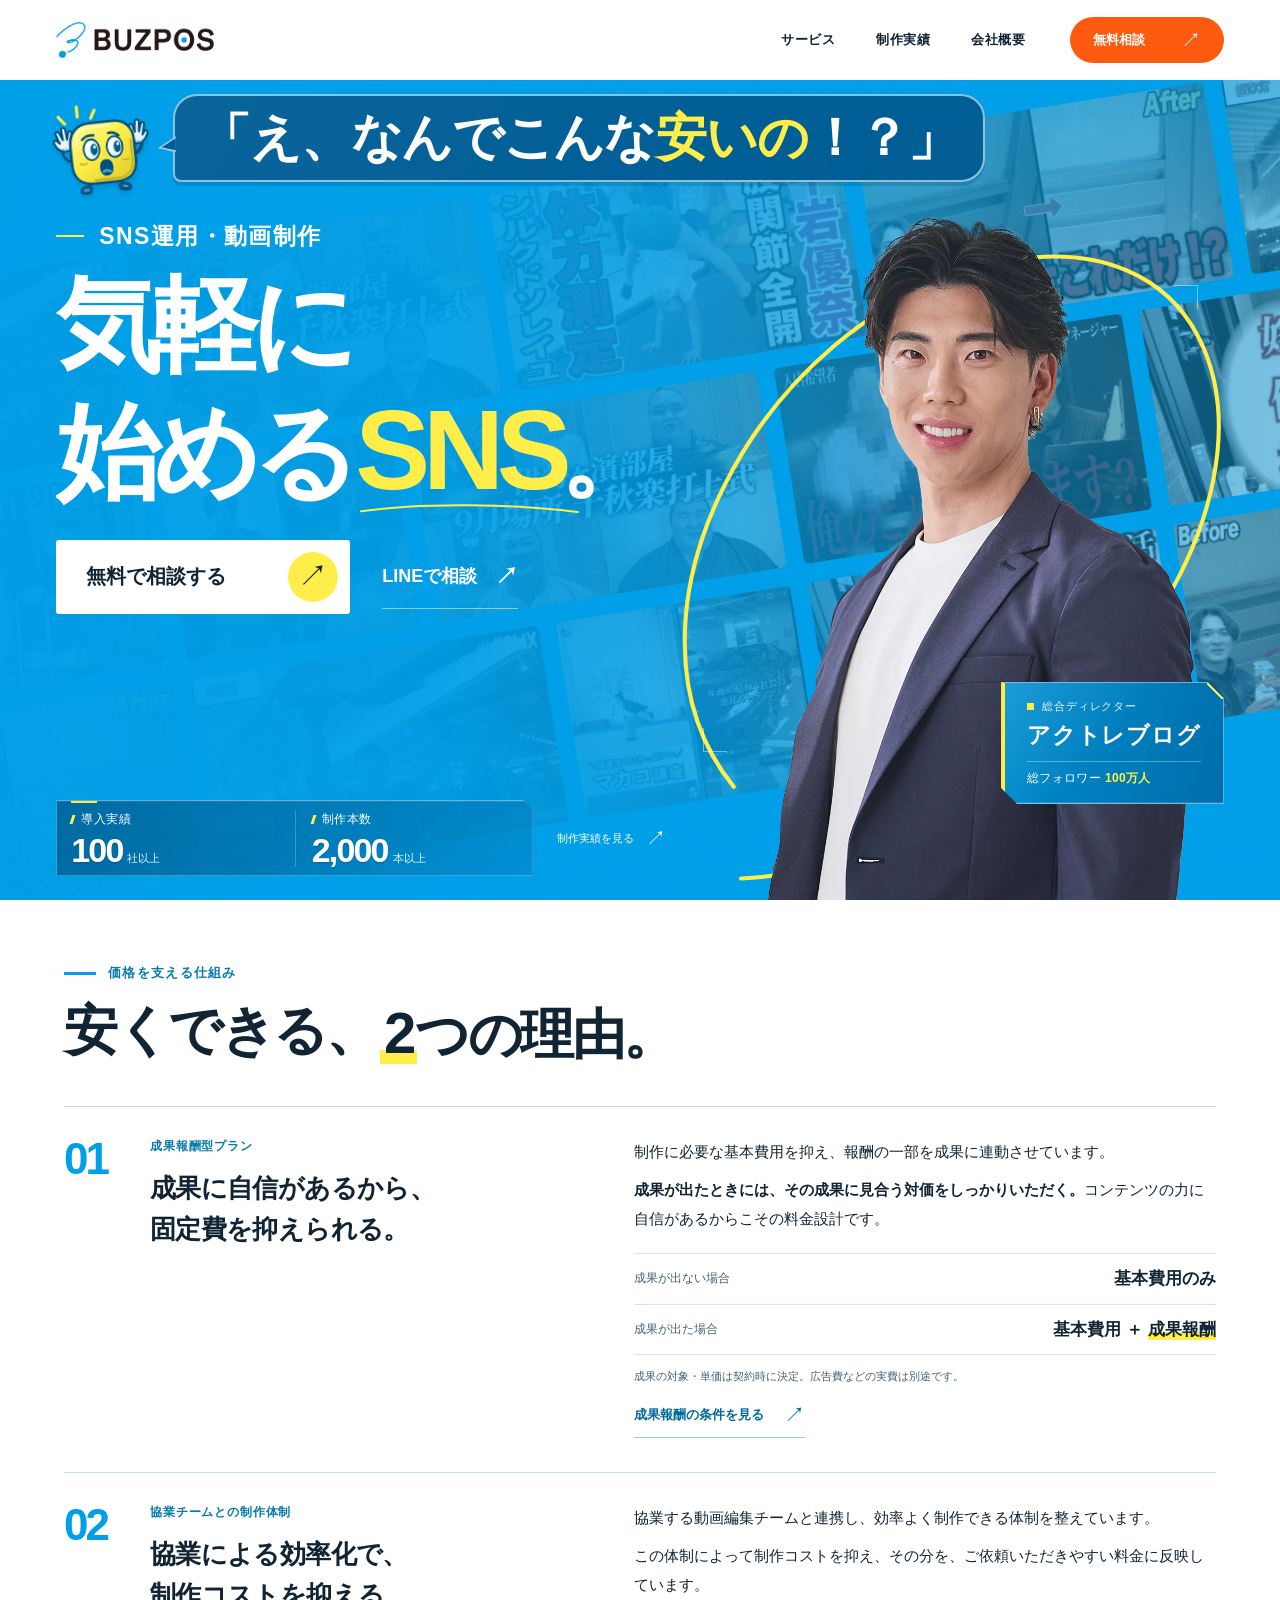
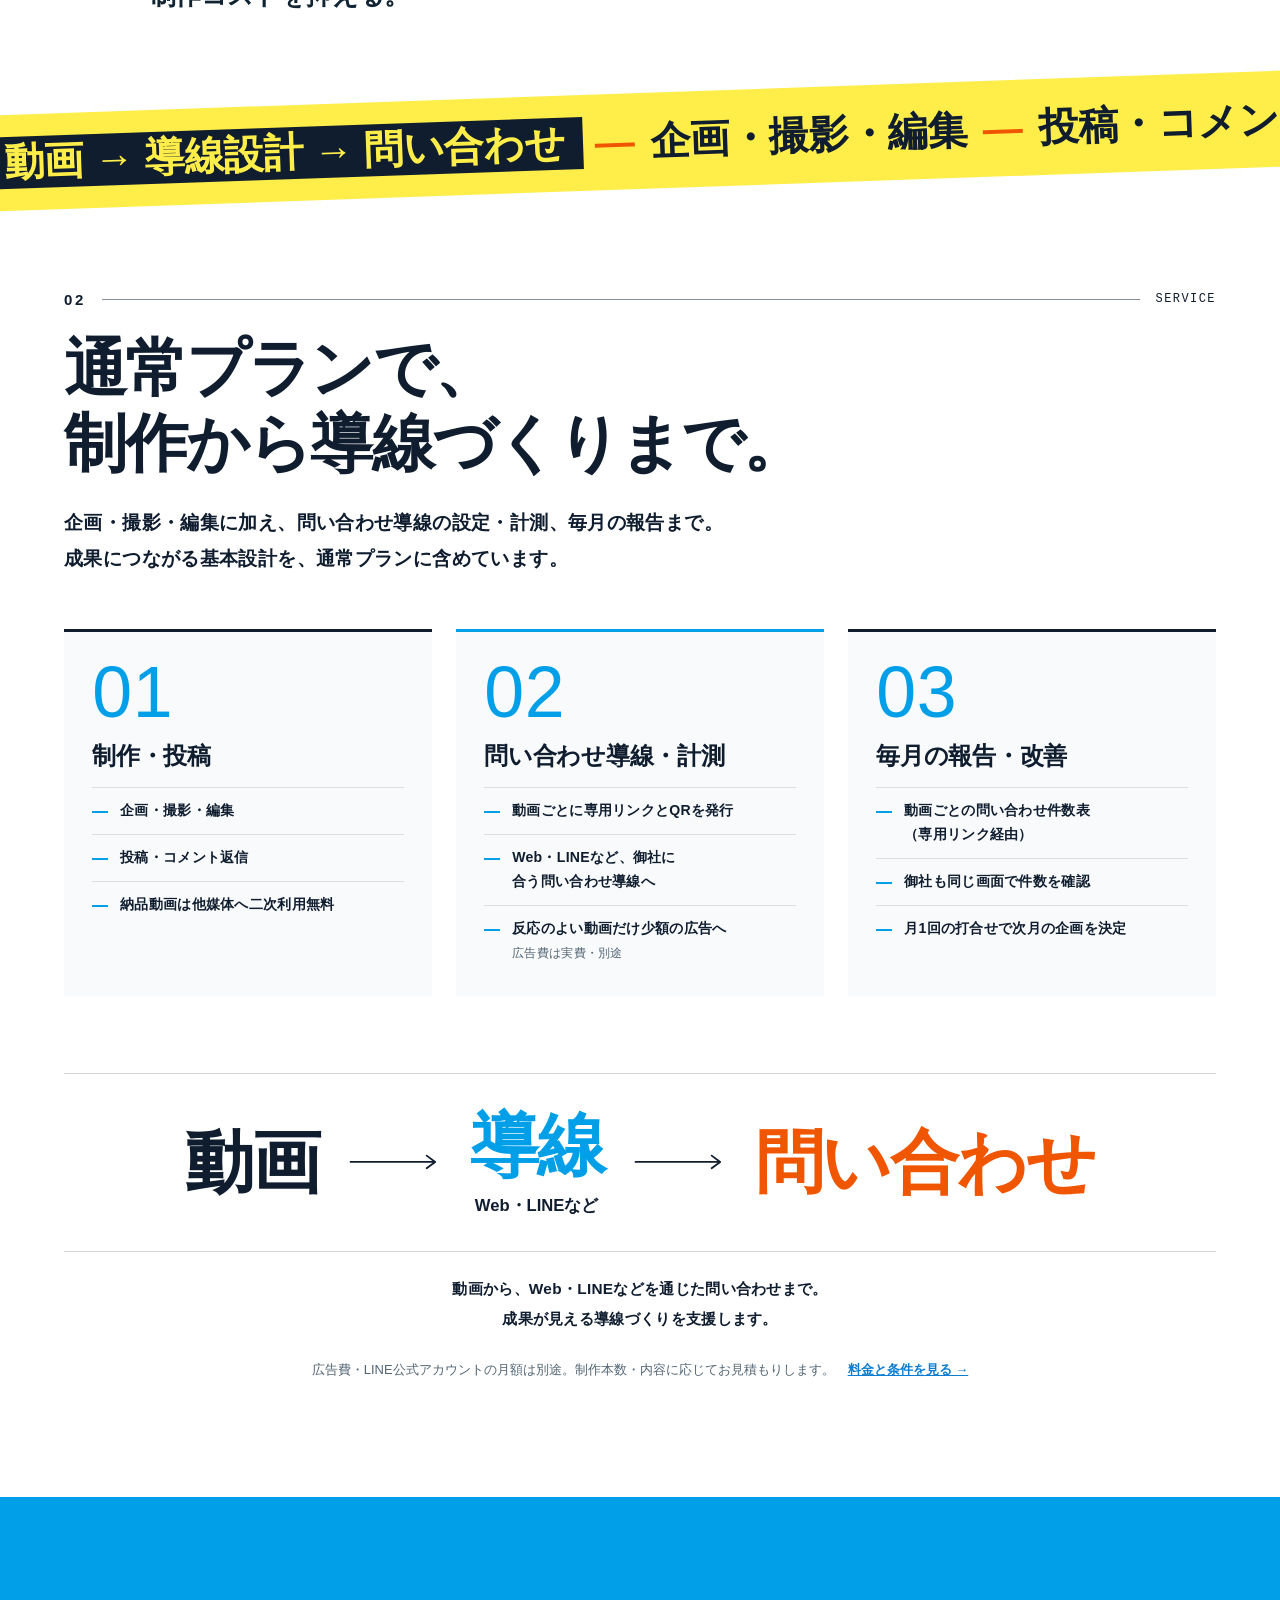
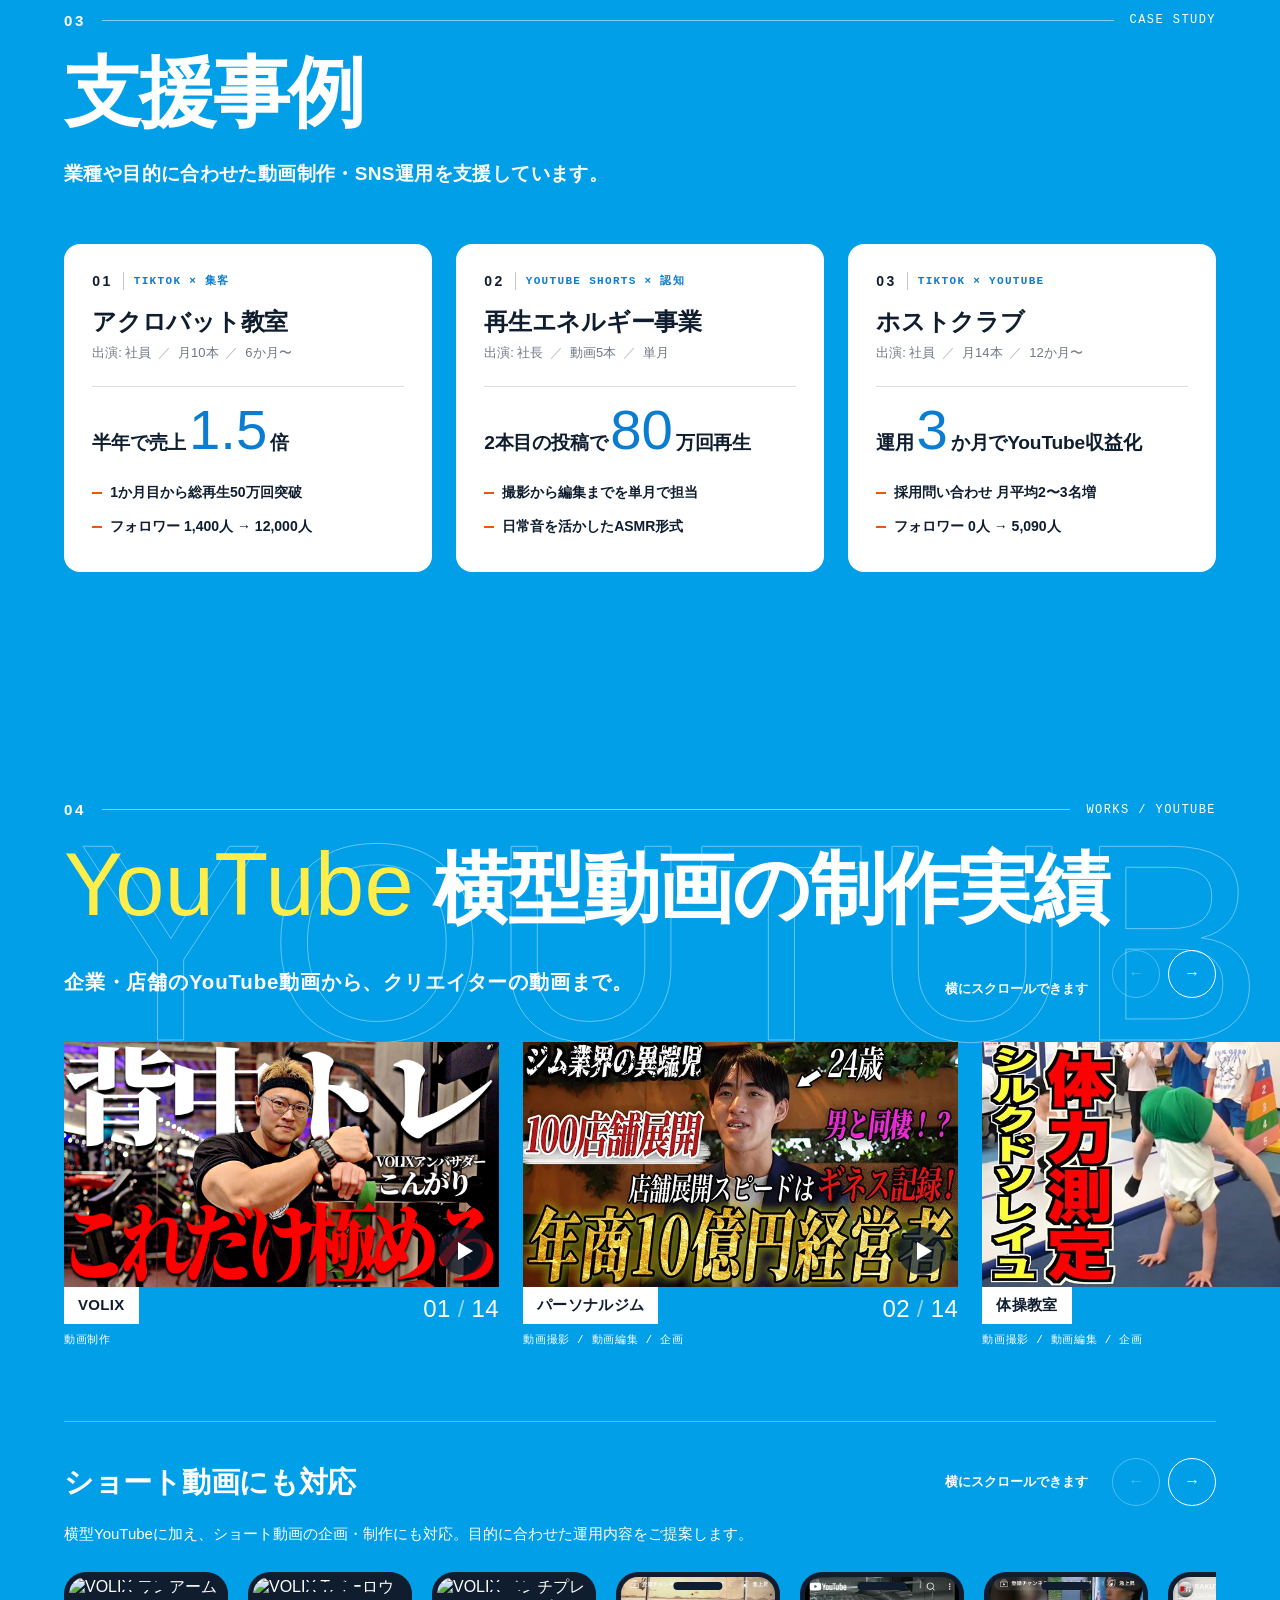
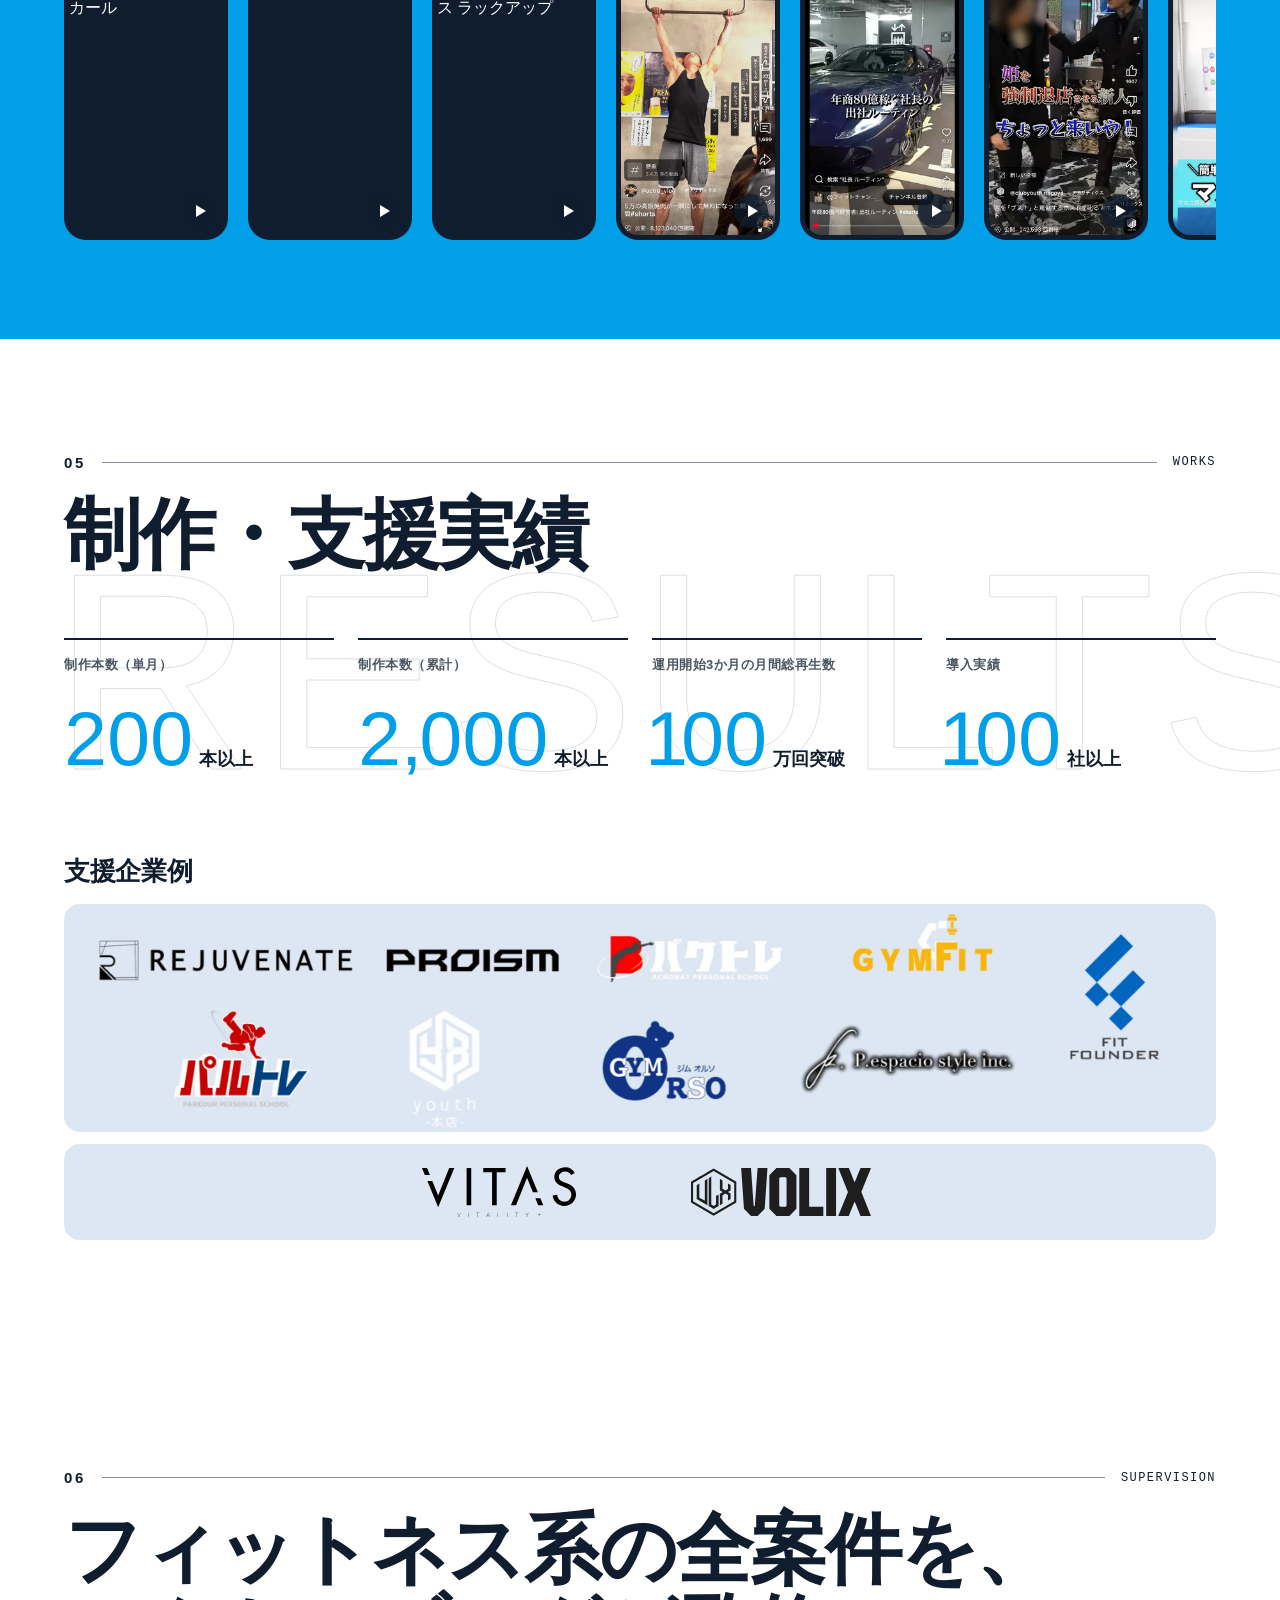
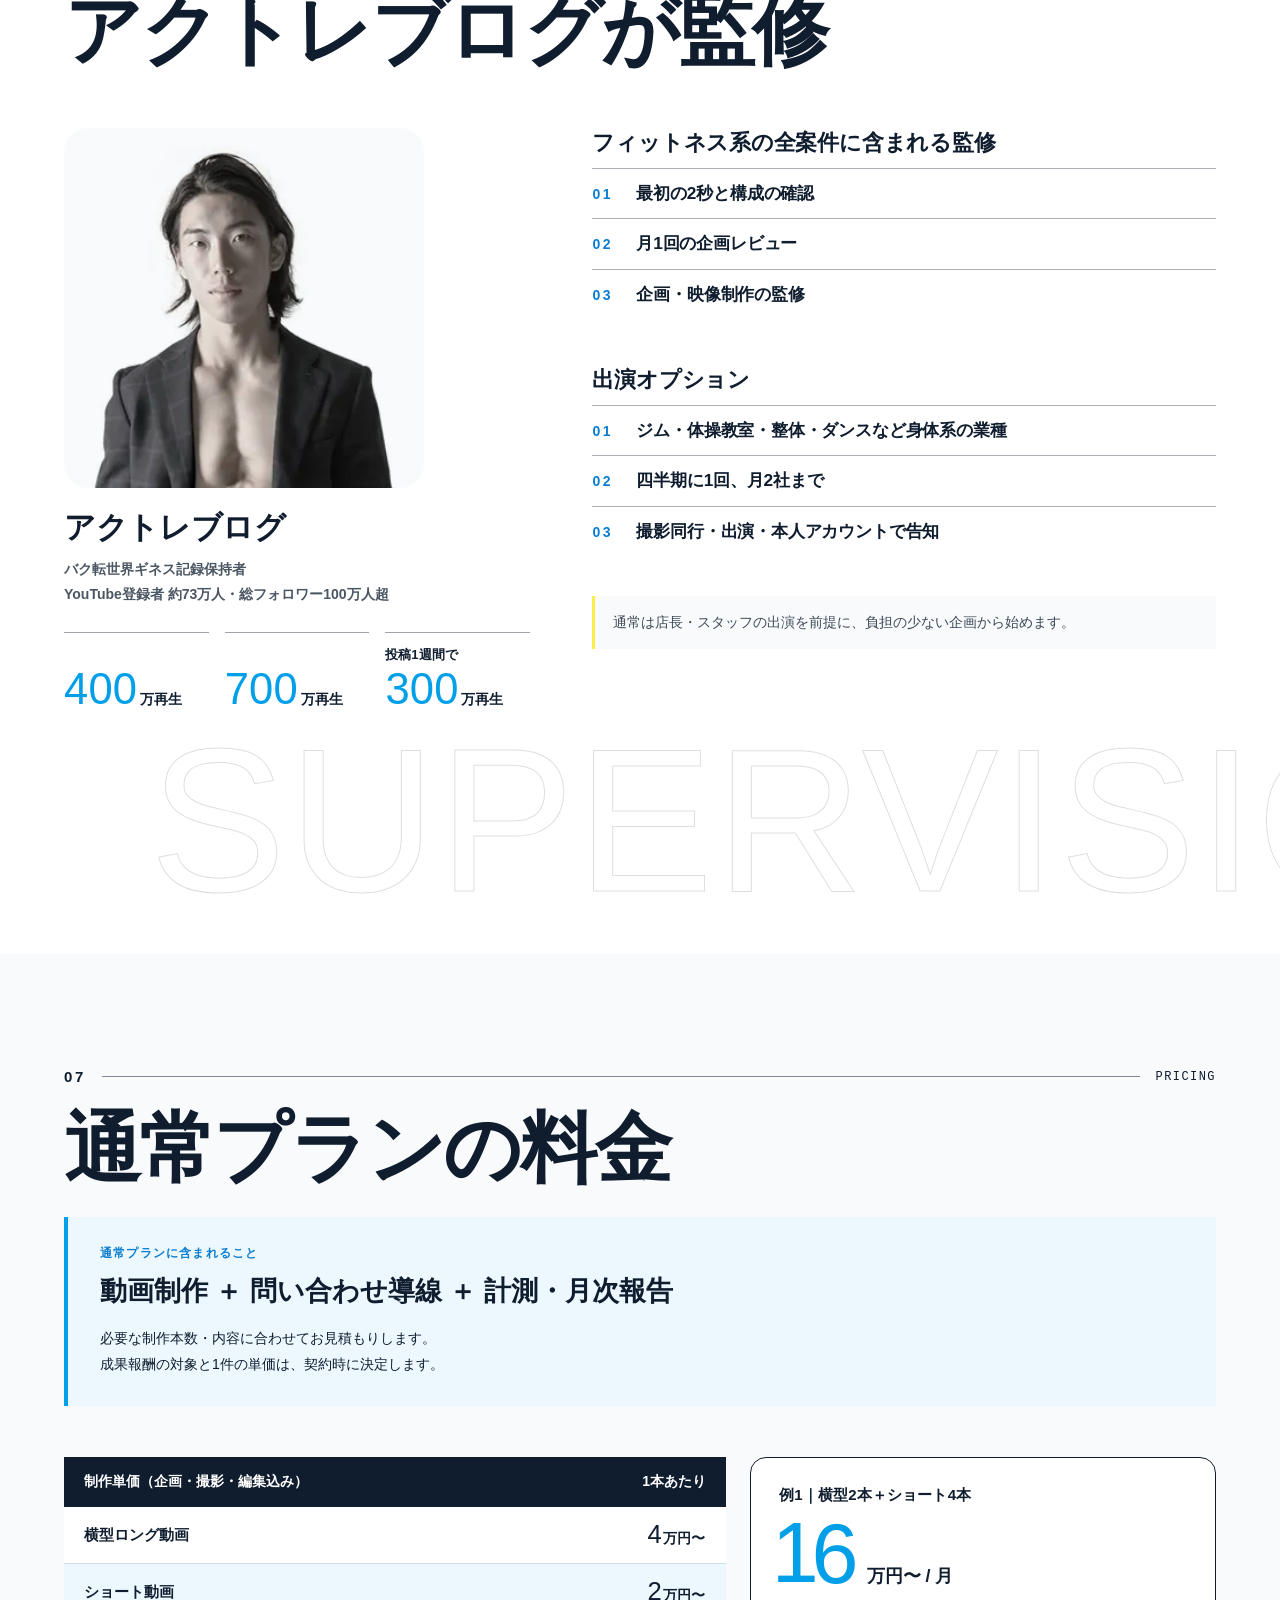
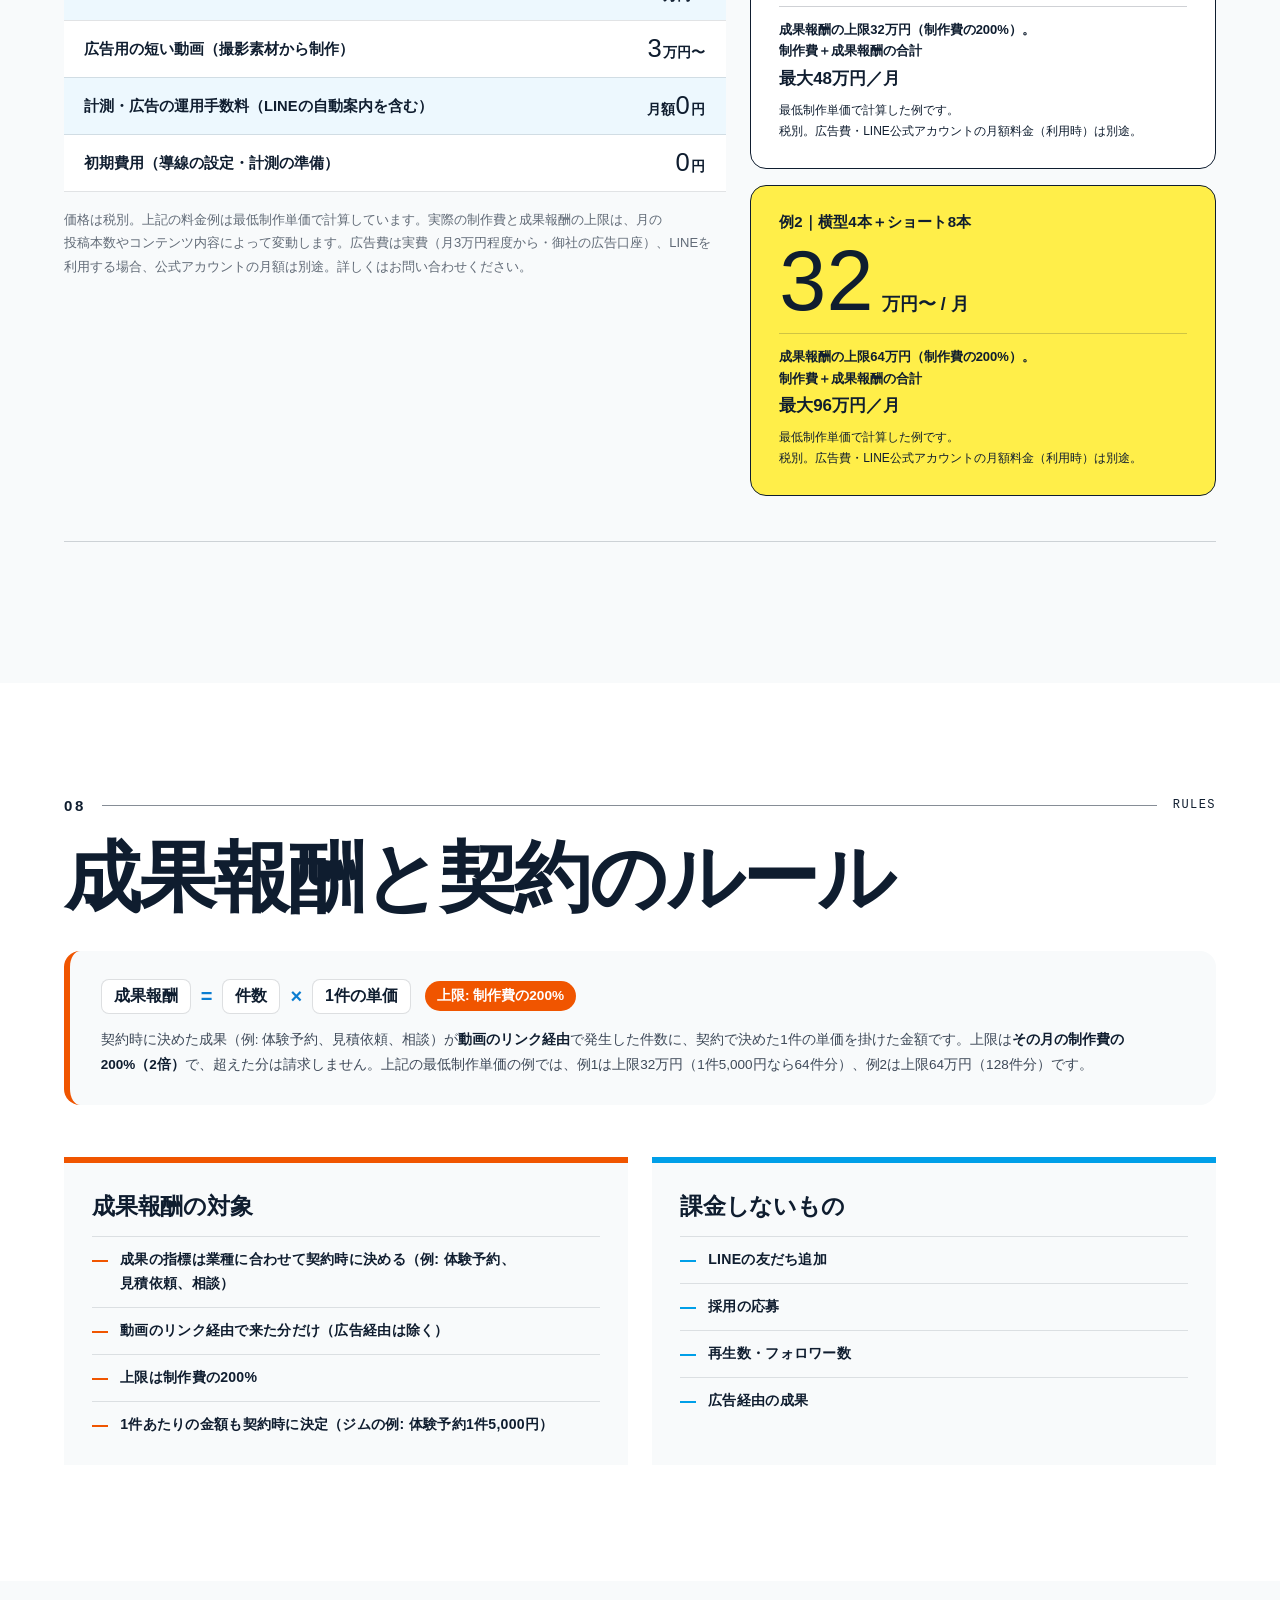
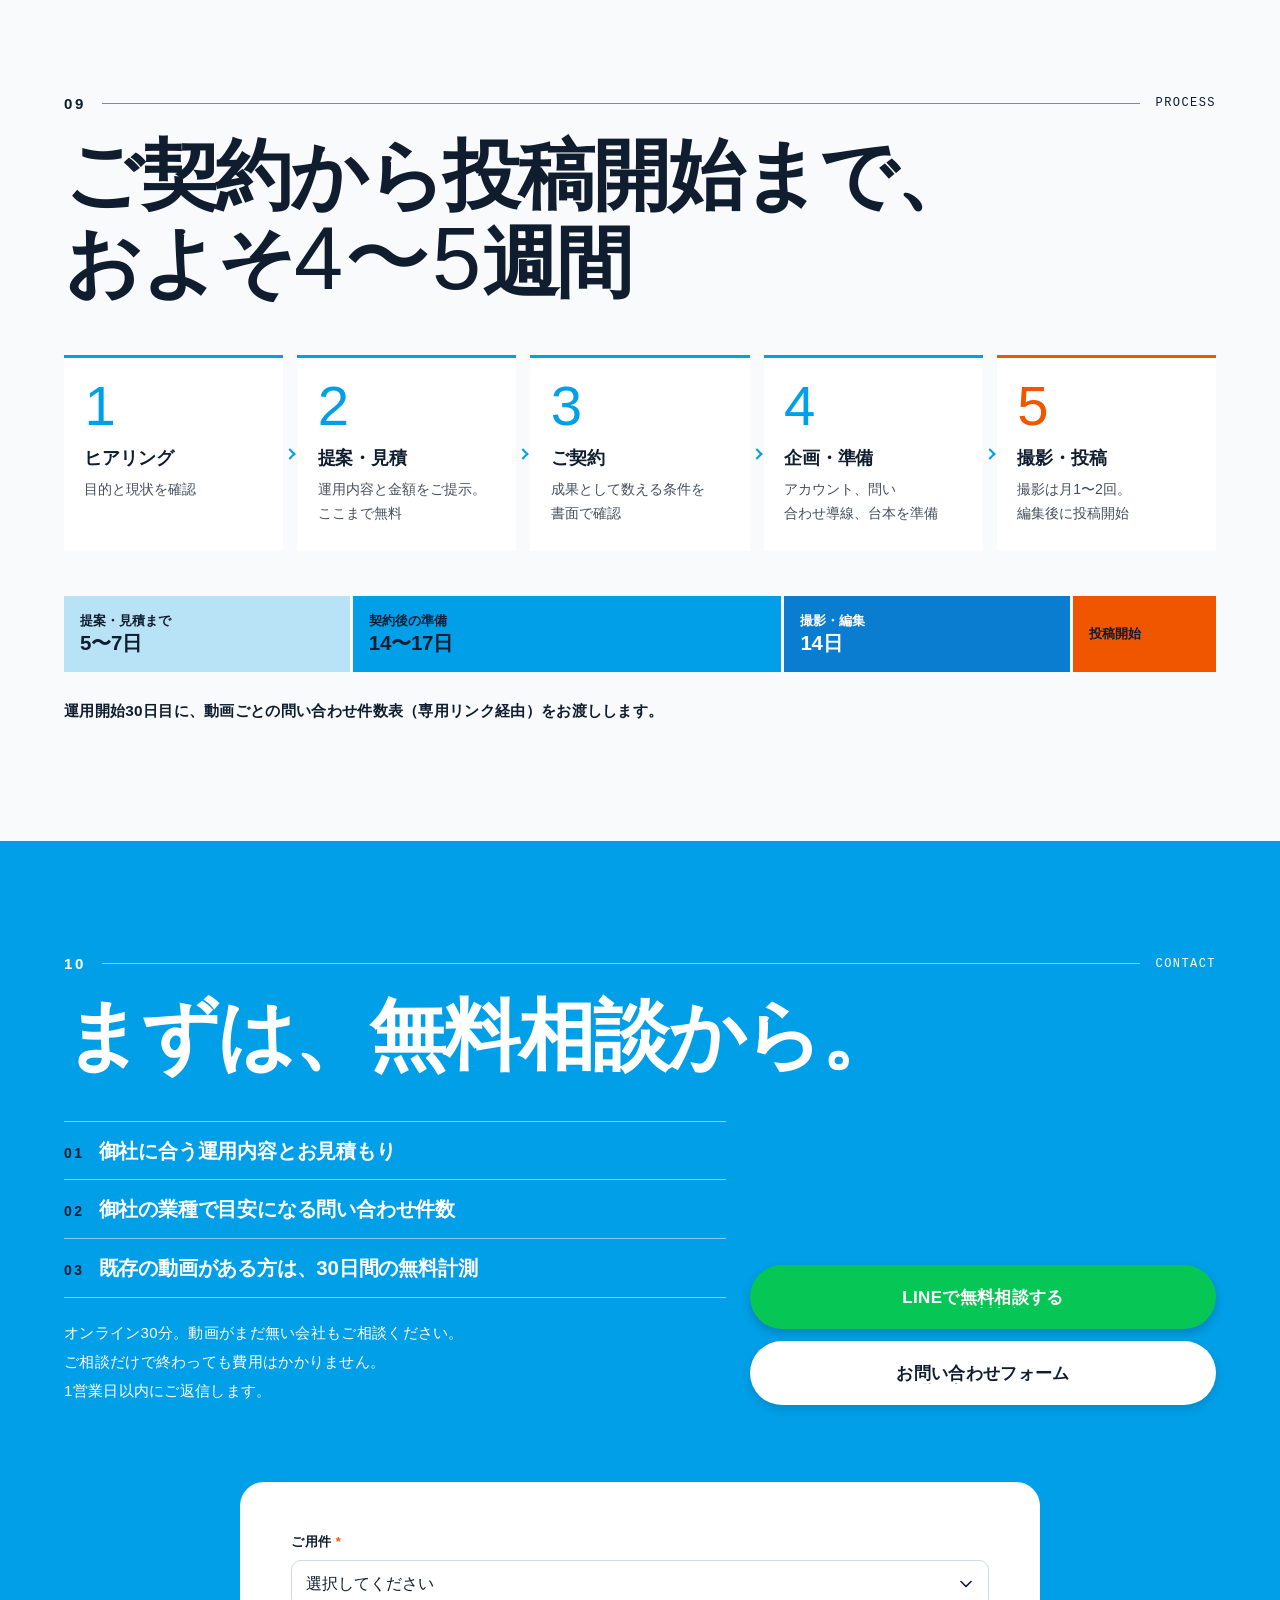
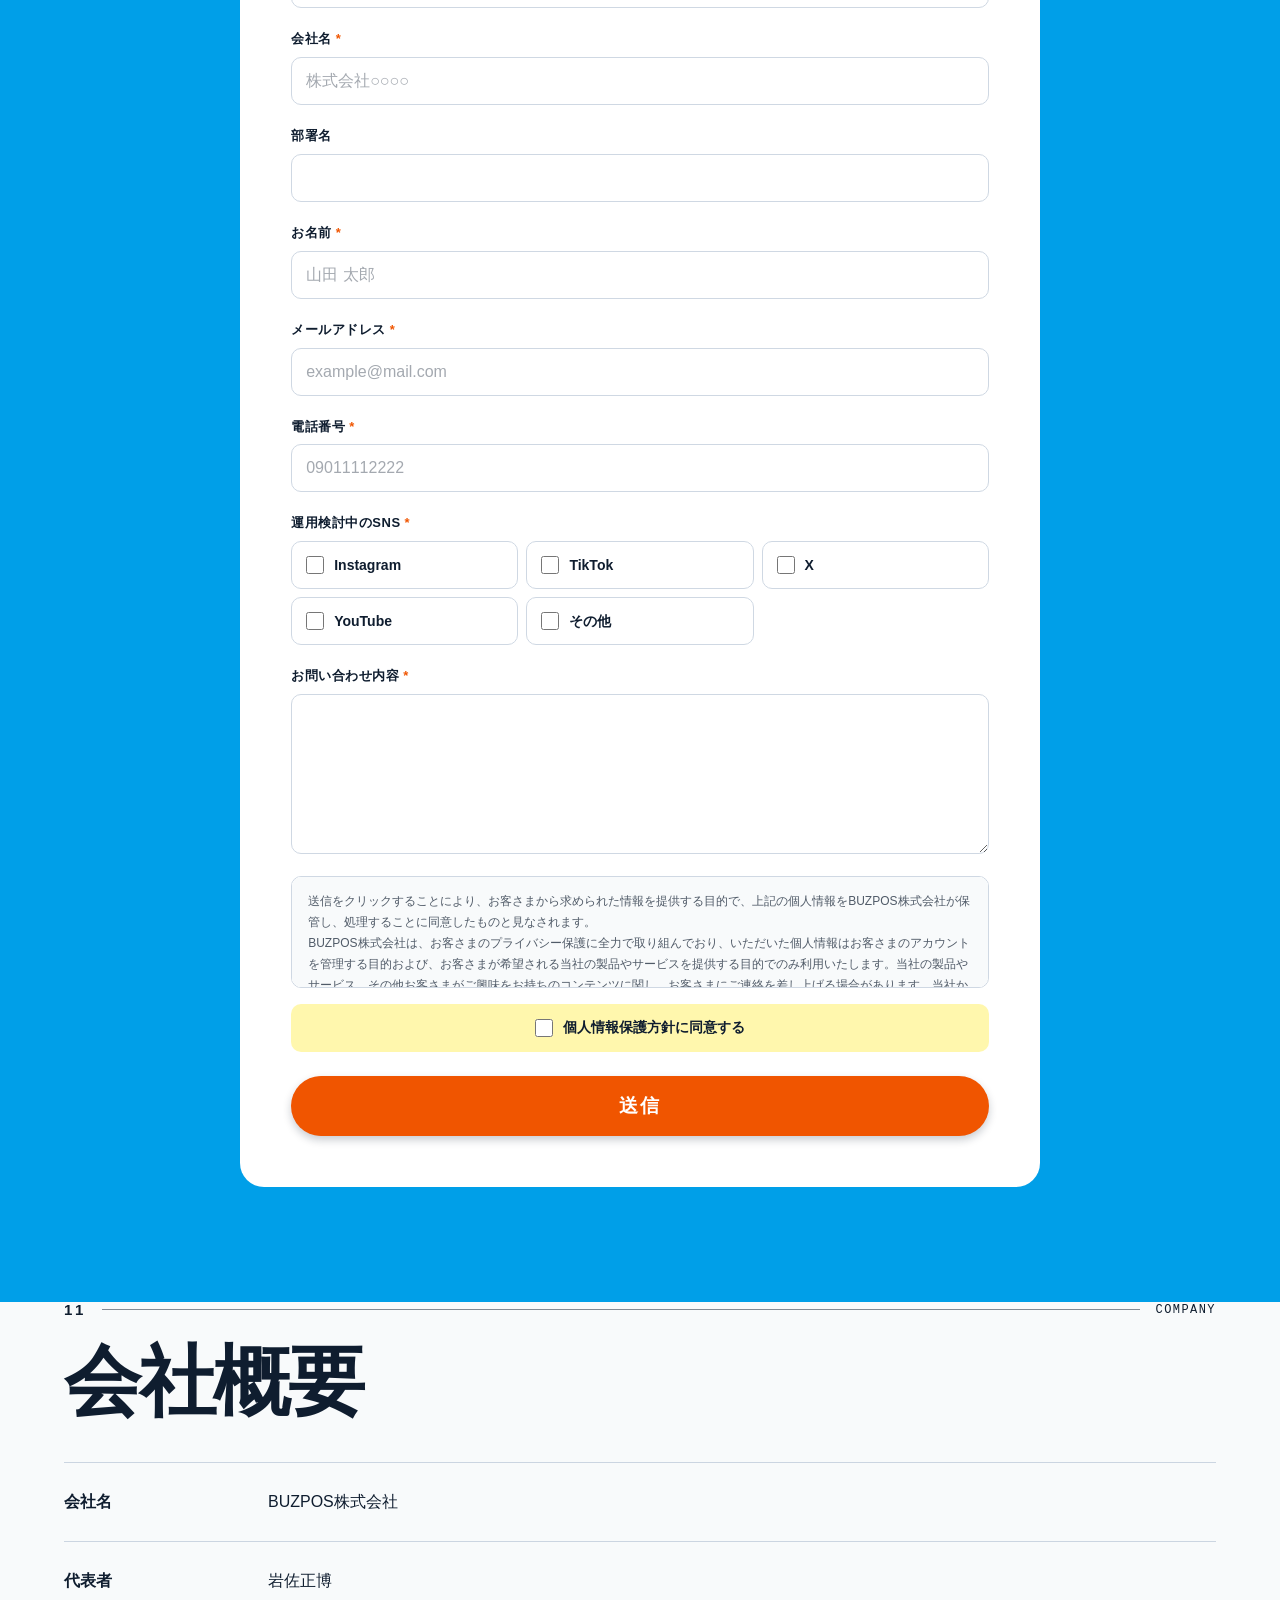
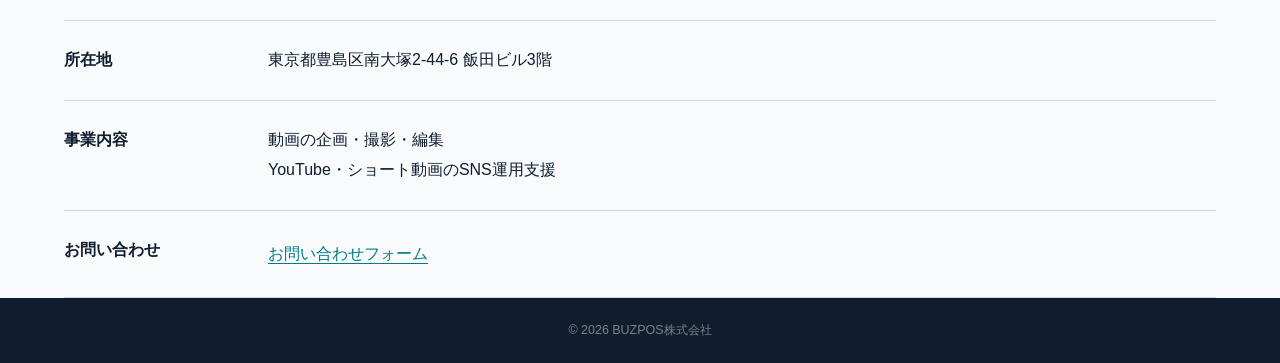
==== commit c59e6bb2: "Refine and enlarge the hero mascot with softer depth" ====
--- a/index.html
+++ b/index.html
@@ -144,7 +144,7 @@
 @media(max-width:600px){.v2-company__list>div{grid-template-columns:1fr;gap:6px;padding:20px 0;}.v2-company__list{margin-top:28px;}}
 </style>
 
-<link href="sns_assets/css/studio.css?v=20261119-mascot1" rel="stylesheet"/><link href="https://fonts.googleapis.com/css2?family=Inter:wght@500;600;700;800&amp;display=swap" rel="stylesheet"/><script defer="" src="sns_assets/js/studio.js?v=20261119-comment1"></script>
+<link href="sns_assets/css/studio.css?v=20261119-mascot2" rel="stylesheet"/><link href="https://fonts.googleapis.com/css2?family=Inter:wght@500;600;700;800&amp;display=swap" rel="stylesheet"/><script defer="" src="sns_assets/js/studio.js?v=20261119-comment1"></script>
 <link href="sns_assets/css/value.css?v=20261118-value1" rel="stylesheet"/>
 </head>
 <body>
@@ -192,22 +192,34 @@
 <div aria-hidden="true" class="reels-wash"></div>
 <div class="studio-stage">
 <p class="studio-price"><svg aria-hidden="true" focusable="false" class="price-mascot" width="120" height="120" viewBox="0 0 120 120" fill="none" xmlns="http://www.w3.org/2000/svg">
-  <g class="mascot-sparks" stroke="#ffee49" stroke-width="4" stroke-linecap="round"><path d="M12 18l6 8M34 8v12M55 14l-5 9"/></g>
-  <g stroke="#00517f" stroke-width="3.5" stroke-linecap="round" stroke-linejoin="round">
-    <path d="M41 94l-3 13m38-13 4 13"/><path d="M30 109h12m32 0h13" stroke-width="5"/>
-    <path d="M29 70C15 72 13 60 14 52m77 18c14-1 17-12 15-22"/>
-    <path d="M14 55c-7 0-11-5-10-10 0-3 3-4 5-2l2 3-2-10c0-3 4-4 5-1l3 9 1-6c1-3 5-2 5 1 1 10-1 15-9 16Z" fill="#fff"/>
-    <path d="M105 54c8 0 12-5 10-10-1-3-4-3-5-1l-1 2 1-10c0-3-4-4-5-1l-2 9-2-5c-2-3-5-1-4 2 0 9 1 14 8 14Z" fill="#fff"/>
-    <path d="M47 28h29c14 0 23 10 23 25v24c0 15-9 24-24 24H46c-15 0-24-9-24-24V53c0-15 10-25 25-25Z" fill="#ffee49"/>
-    <path d="M32 48c1-7 5-11 11-12" stroke="#fffbc4" stroke-width="4"/>
-    <path d="M40 48l11-3m17-1 11 4"/>
-    <ellipse cx="48" cy="60" rx="8" ry="11" fill="#fff" stroke-width="2.5"/>
-    <ellipse cx="74" cy="60" rx="8" ry="11" fill="#fff" stroke-width="2.5"/>
-    <ellipse cx="51" cy="59" rx="3" ry="5" fill="#00517f" stroke="none"/>
-    <ellipse cx="77" cy="59" rx="3" ry="5" fill="#00517f" stroke="none"/>
-    <ellipse cx="62" cy="82" rx="7" ry="9" fill="#00517f" stroke="none"/>
-    <path d="M59 86h5" stroke="#fff" stroke-width="2.5"/>
-    <path d="M33 75h7m42 0h7" stroke="#d5b829" stroke-width="3"/>
+  <defs>
+    <linearGradient id="buzpos-mascot-body" x1="36" y1="30" x2="87" y2="99" gradientUnits="userSpaceOnUse"><stop stop-color="#fff88b"/><stop offset=".42" stop-color="#ffee49"/><stop offset="1" stop-color="#e4ce2f"/></linearGradient>
+    <linearGradient id="buzpos-mascot-white" x1="0" y1="0" x2=".7" y2="1"><stop offset=".4" stop-color="#fff"/><stop offset="1" stop-color="#d6edfa"/></linearGradient>
+    <linearGradient id="buzpos-mascot-blue" x1="0" y1="0" x2=".7" y2="1"><stop stop-color="#0879b1"/><stop offset="1" stop-color="#00517f"/></linearGradient>
+  </defs>
+  <g class="mascot-sparks" stroke="#ffee49" stroke-width="3.8" stroke-linecap="round"><path d="M11 17l7 9M34 7v12M55 13l-5 9"/></g>
+  <g stroke="#00517f" stroke-linecap="round" stroke-linejoin="round">
+    <path d="M43 94l-4 13m38-13 4 13" stroke-width="4"/>
+    <path d="M39 103c-5 0-9 2-9 6 0 3 5 4 12 2l1-6Zm41 0c6 0 10 3 10 6 0 3-7 4-13 1l-1-5Z" fill="url(#buzpos-mascot-blue)" stroke-width="2.5"/>
+    <path d="M34 108h5m42-1 5 1" stroke="#72c9ef" stroke-width="1.5"/>
+    <path d="M28 72C15 72 11 62 14 54m79 17c12-2 17-11 13-20" stroke-width="5"/>
+    <path d="M27 70C17 71 14 63 15 57m79 12c8-2 12-10 11-14" stroke="#2aa1d5" stroke-width="1.5"/>
+    <path d="M14 59c-5-1-9-5-11-11-1-3 2-5 4-2l3 3-4-11c-1-3 3-5 4-2l4 9-1-12c0-3 4-4 5 0l1 12 2-8c1-3 5-2 4 1l-2 11c3-1 5 1 4 3-3 5-7 8-13 7Z" fill="url(#buzpos-mascot-white)" stroke-width="2.5"/>
+    <path d="M104 58c5 0 10-5 12-11 1-3-2-5-4-2l-2 3 3-12c1-3-3-4-4-1l-3 9 1-12c0-3-4-4-5 0l-1 12-2-8c-1-3-5-2-4 1l2 11c-3-1-5 1-4 3 3 5 6 8 11 7Z" fill="url(#buzpos-mascot-white)" stroke-width="2.5"/>
+    <path d="m12 56 8 1m79-2 8 1" stroke="#82b9d4" stroke-width="1.6"/>
+    <path d="M47 28h28c15 0 24 10 24 25v23c0 16-9 25-25 25H47c-16 0-25-9-25-25V54c0-16 10-26 25-26Z" fill="url(#buzpos-mascot-body)" stroke-width="3"/>
+    <path d="M95 53v23c0 14-8 21-21 21H48" stroke="#c8b825" stroke-width="3"/>
+    <path d="M29 53c0-13 7-20 19-20h23" stroke="#fffac5" stroke-width="2.8"/>
+    <path d="M37 47c4-4 9-5 14-4m18-1c5-1 9 1 12 4" stroke-width="3"/>
+    <ellipse cx="47" cy="60" rx="9.5" ry="12.5" fill="url(#buzpos-mascot-white)" stroke-width="2.2"/>
+    <ellipse cx="75" cy="59" rx="9.5" ry="12.5" fill="url(#buzpos-mascot-white)" stroke-width="2.2"/>
+    <ellipse cx="50" cy="60" rx="4.3" ry="7" fill="url(#buzpos-mascot-blue)" stroke="none"/>
+    <ellipse cx="78" cy="59" rx="4.3" ry="7" fill="url(#buzpos-mascot-blue)" stroke="none"/>
+    <ellipse cx="51" cy="57" rx="1.5" ry="2.1" fill="#fff" stroke="none"/>
+    <ellipse cx="79" cy="56" rx="1.5" ry="2.1" fill="#fff" stroke="none"/>
+    <path d="M55 83c0-6 3-10 8-10 5 0 8 4 8 10s-3 10-8 10c-5 0-8-4-8-10Z" fill="#00517f" stroke="none"/>
+    <path d="M59 88c2-2 5-2 8 0" stroke="#42a8d7" stroke-width="3"/>
+    <path d="M32 76c3 1 5 1 8 0m43-1c3 1 5 1 8 0" stroke="#c8b825" stroke-width="2.2"/>
   </g>
 </svg><span class="price-comment"><span class="price-comment-lead">「え、なんでこんな</span><span class="price-comment-end"><strong class="price-comment-focus">安いの</strong>！？」</span></span></p>
 <div class="studio-copy">
--- a/sns_assets/css/studio.css
+++ b/sns_assets/css/studio.css
@@ -14,7 +14,7 @@
 .studio-hero{line-height:normal;height:calc(100svh - 80px);min-height:clamp(660px,calc(30vw + 270px),800px);max-height:900px;position:relative;overflow:clip;isolation:isolate;background:var(--brand-blue);color:var(--paper)}
 .studio-stage{position:relative;z-index:2;height:100%;width:min(100%,1760px);margin:0 auto;--gutter:clamp(42px,4.4vw,88px);--price-height:calc((min(100vw,1760px) - 2 * var(--gutter)) * .1)}
 .studio-price{position:absolute;top:8px;left:var(--gutter);right:var(--gutter);display:flex;align-items:center;gap:clamp(12px,1.3vw,22px);margin:0;line-height:1;z-index:2;overflow:visible;pointer-events:none}
-.price-mascot{display:block;flex:0 0 clamp(72px,6.2vw,108px);width:clamp(72px,6.2vw,108px);height:auto;overflow:visible;transform:rotate(-6deg);transform-origin:55% 85%;filter:drop-shadow(0 3px 0 #00517f26)}
+.price-mascot{position:relative;top:10px;display:block;flex:0 0 clamp(90px,7.8vw,136px);width:clamp(90px,7.8vw,136px);height:auto;overflow:visible;transform:rotate(-6deg);transform-origin:55% 85%;filter:drop-shadow(0 4px 2px #00517f30)}
 .studio-price>.price-comment{position:relative;display:inline-flex;align-items:baseline;flex:0 1 auto;width:max-content;min-width:0;max-width:100%;padding:9px clamp(18px,2vw,32px);border:2px solid #d9f4ffa6;border-radius:24px 24px 24px 8px;background:linear-gradient(120deg,#ffffff0a,transparent 70%),#005b92f2;color:#fff;font-size:clamp(28px,4vw,64px);font-weight:700;line-height:1.3;letter-spacing:-.025em;font-feature-settings:"palt";box-shadow:0 4px 0 #00517f40;backdrop-filter:blur(12px);-webkit-backdrop-filter:blur(12px)}
 .price-comment::before,.price-comment::after{content:"";position:absolute;top:48%;left:-17px;width:18px;height:16px;background:#a1c7dd;clip-path:polygon(100% 0,100% 100%,0 75%)}
 .price-comment::after{left:-13px;top:calc(48% + 2px);width:14px;height:12px;background:#005b92}
@@ -123,7 +123,7 @@
   .studio-nav{gap:24px;font-size:12px}
   .header-contact{padding:12px 18px;gap:20px;font-size:12px}
   .studio-hero{height:calc(100svh - 72px);min-height:clamp(620px,calc(32vw + 360px),700px);max-height:800px}
-  .studio-stage{--gutter:clamp(28px,4.4vw,46px);--price-height:calc((100vw - 2 * var(--gutter) + 24px) * .1);display:flex;flex-direction:column;padding:0 var(--gutter)}
+  .studio-stage{--gutter:clamp(28px,4.4vw,46px);--price-height:max(92px,calc((100vw - 2 * var(--gutter) + 24px) * .1));display:flex;flex-direction:column;padding:0 var(--gutter)}
   .studio-copy{position:relative;top:auto;left:auto;flex:0 0 auto;margin-top:calc(var(--price-height) + 28px)}
   .studio-category{font-size:18px;margin-bottom:18px;gap:12px}
   #studio-title{font-size:clamp(70px,9.2vw,96px)}
@@ -166,7 +166,7 @@
   .studio-hero{height:auto;min-height:0;max-height:none}
   .studio-stage{--gutter:clamp(18px,6.15vw,28px);display:grid;grid-template-columns:minmax(0,1fr);width:min(100%,616px);height:auto;padding:10px var(--gutter) calc(24px + env(safe-area-inset-bottom,0px))}
   .studio-price{position:relative;top:auto;left:auto;right:auto;grid-column:1;grid-row:1;width:100%;gap:12px;margin:0;opacity:1}
-  .price-mascot{flex-basis:clamp(64px,18vw,86px);width:clamp(64px,18vw,86px)}
+  .price-mascot{top:6px;flex-basis:clamp(78px,22vw,104px);width:clamp(78px,22vw,104px)}
   .studio-price>.price-comment{display:inline-flex;flex-direction:column;align-items:flex-start;padding:9px 12px;border-radius:18px 18px 18px 6px;font-size:clamp(20px,6.5vw,32px);line-height:1.25;letter-spacing:-.025em}
   .price-comment-end{font-size:1.08em}
   .price-comment::before{left:-14px;width:15px;height:14px}
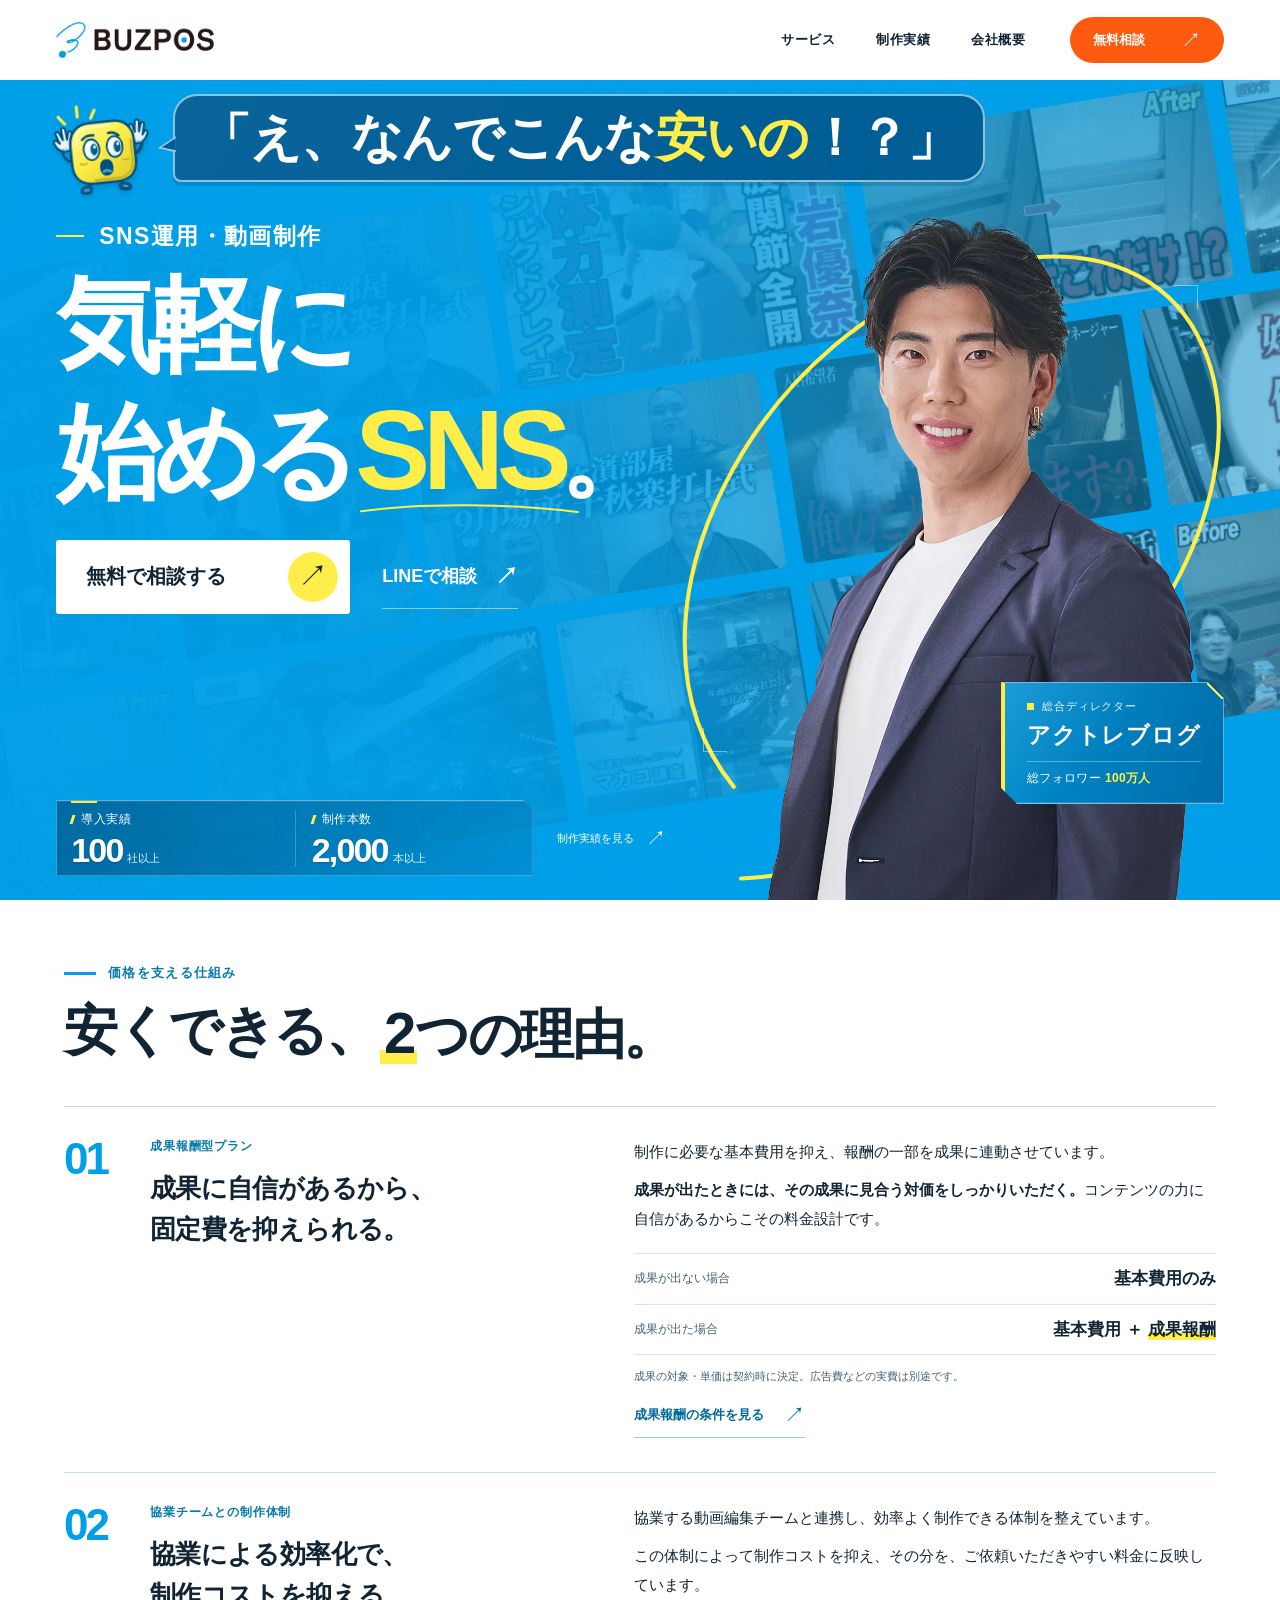
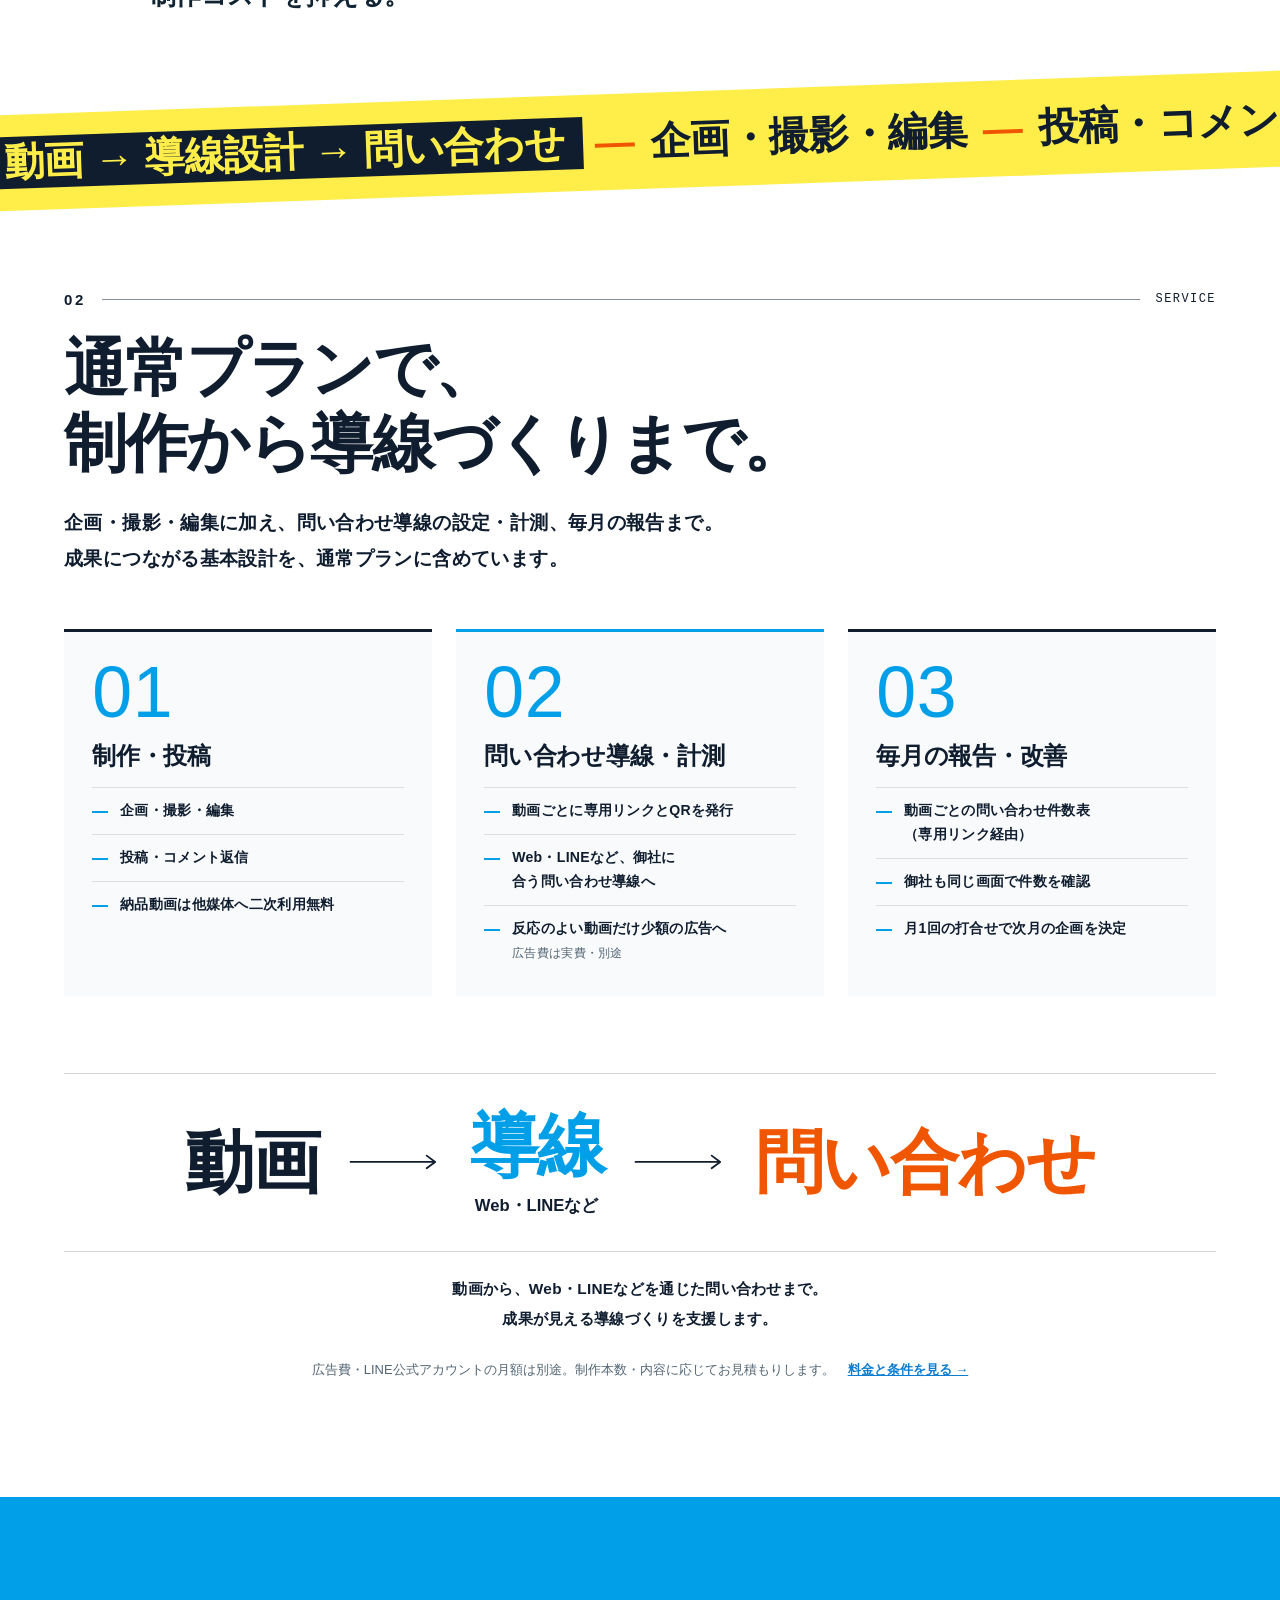
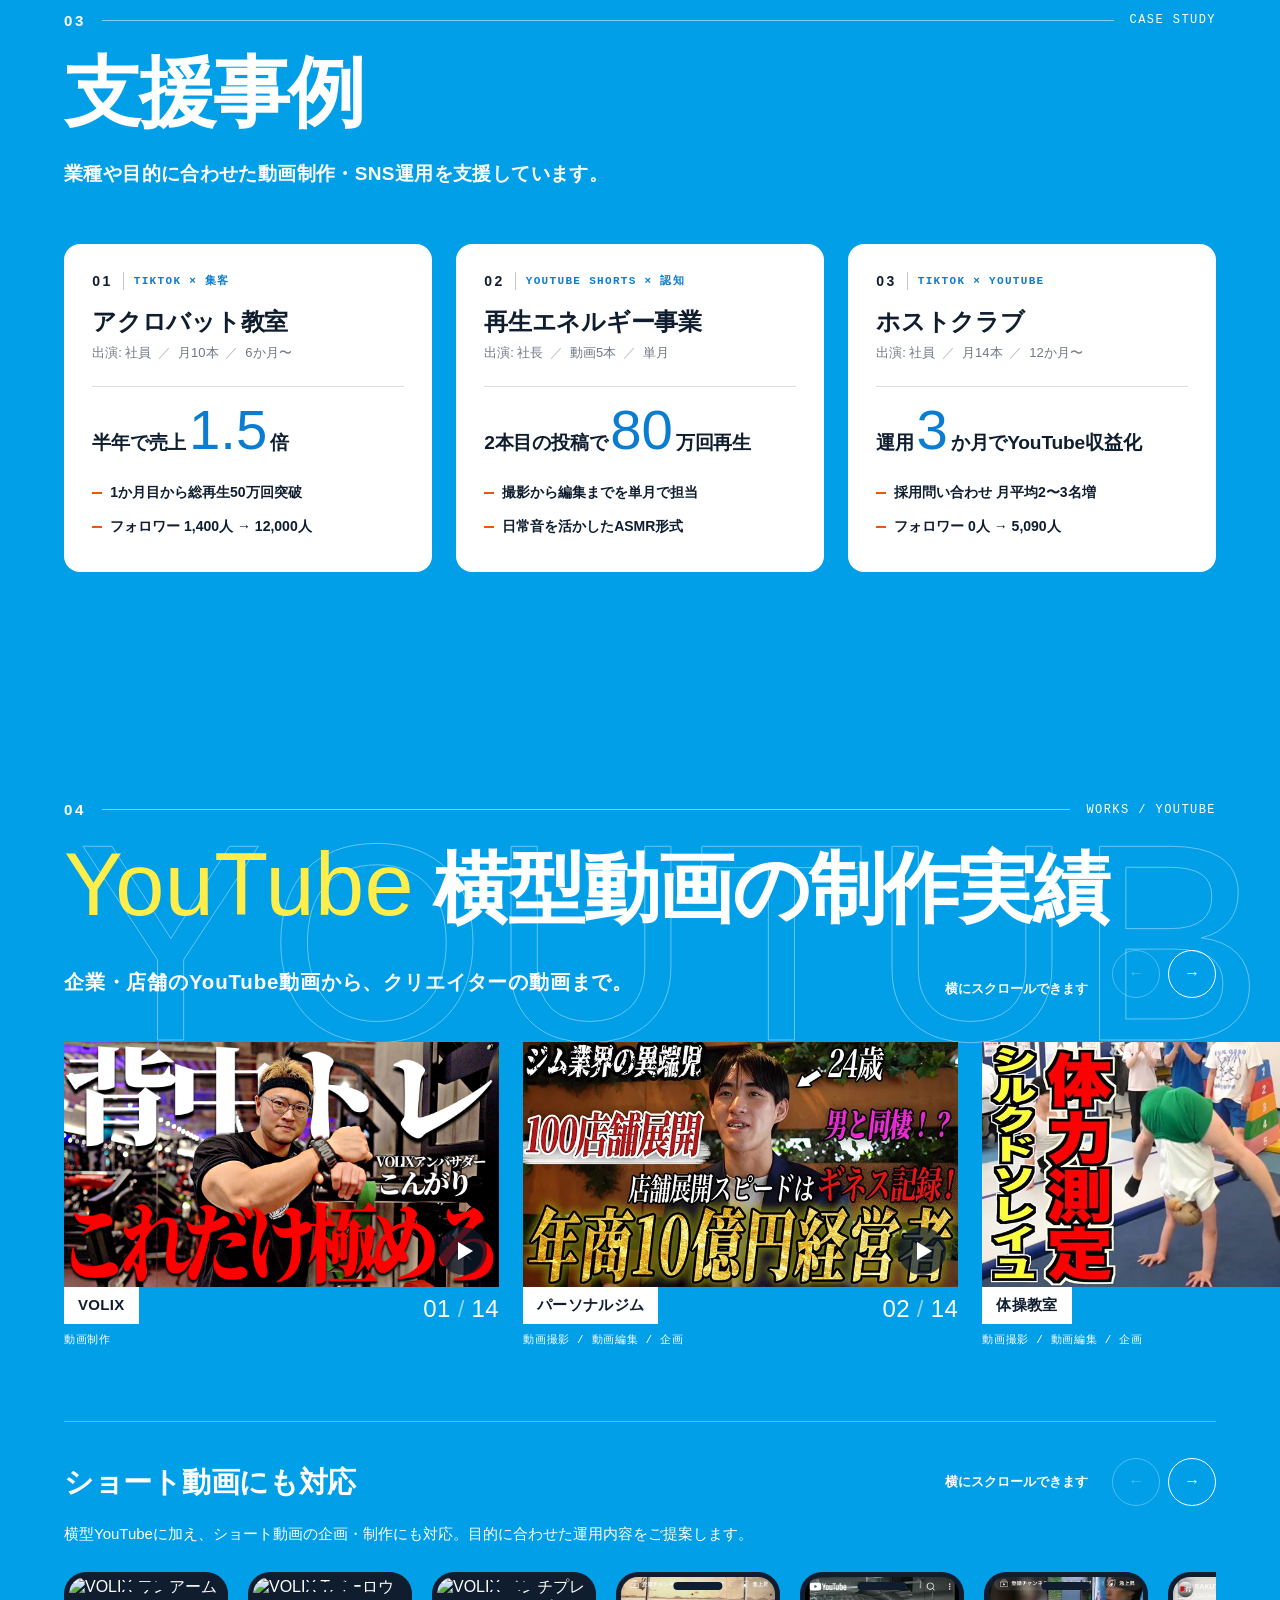
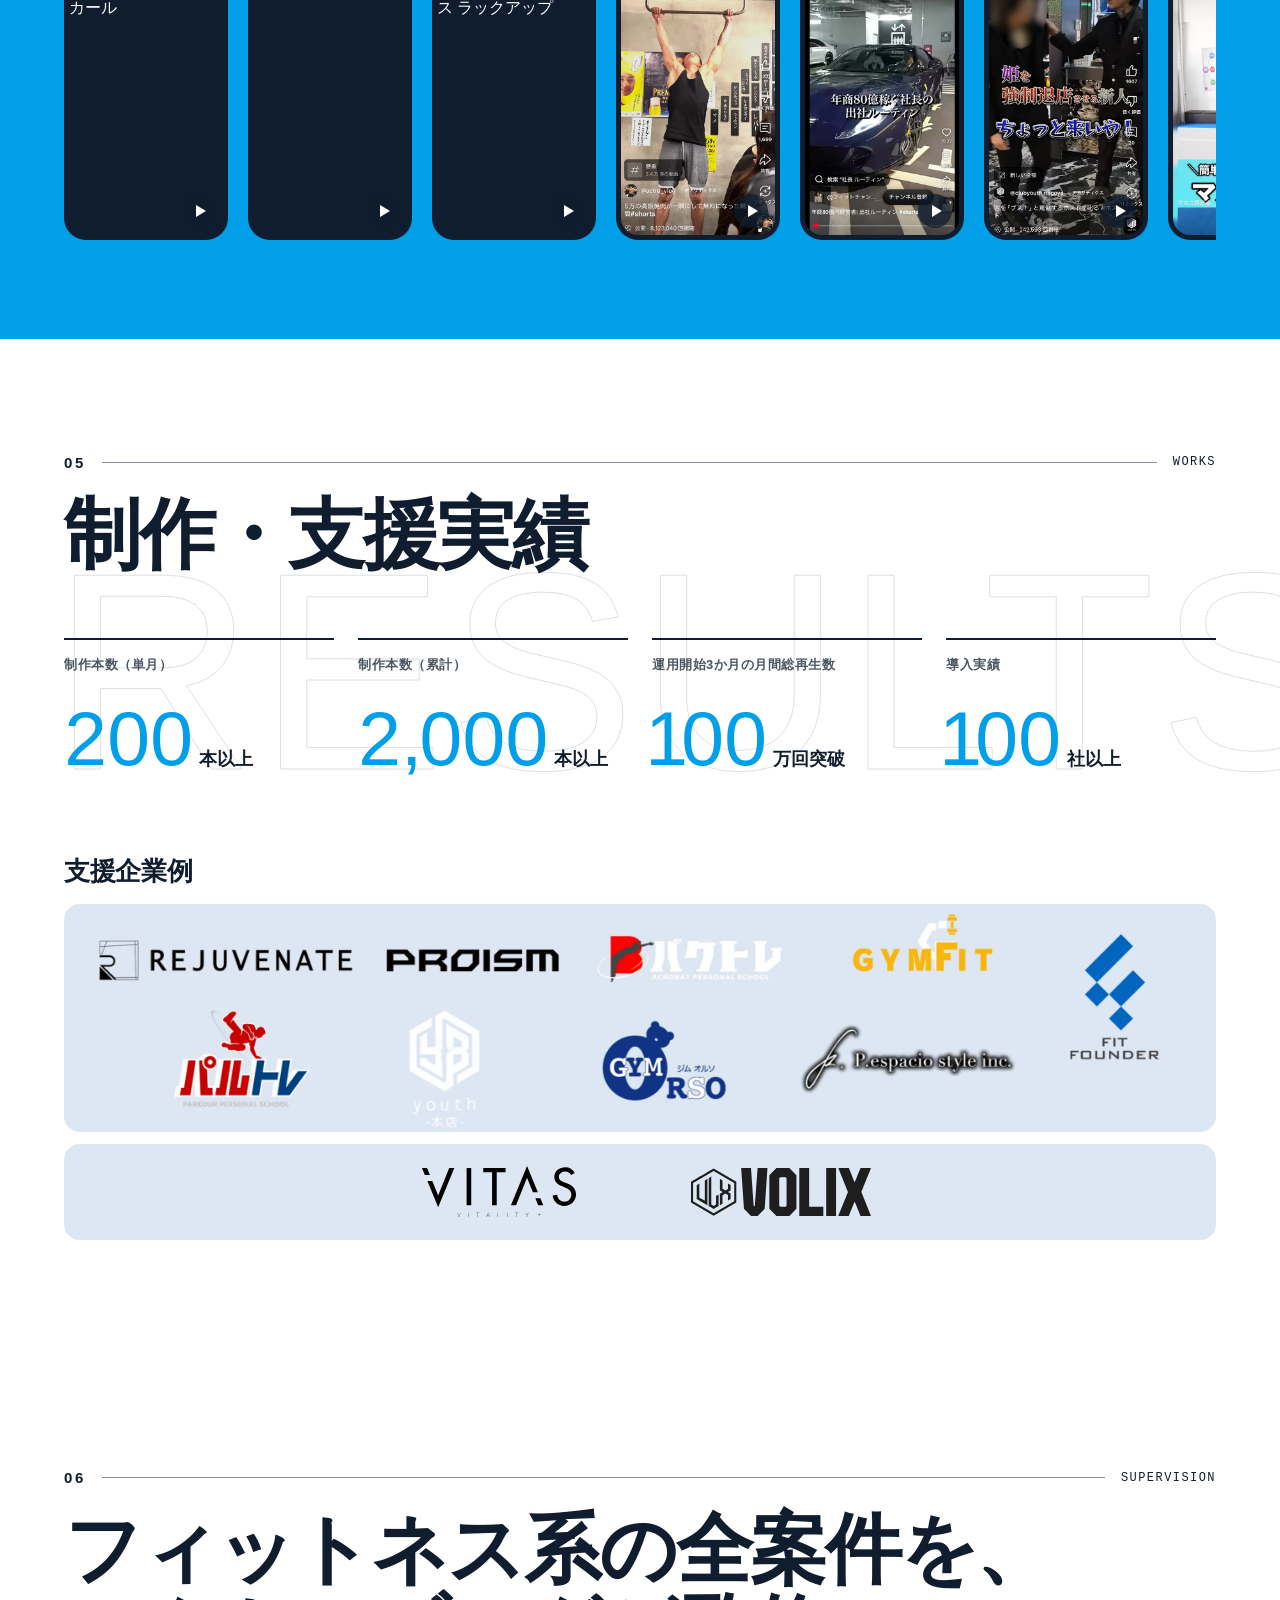
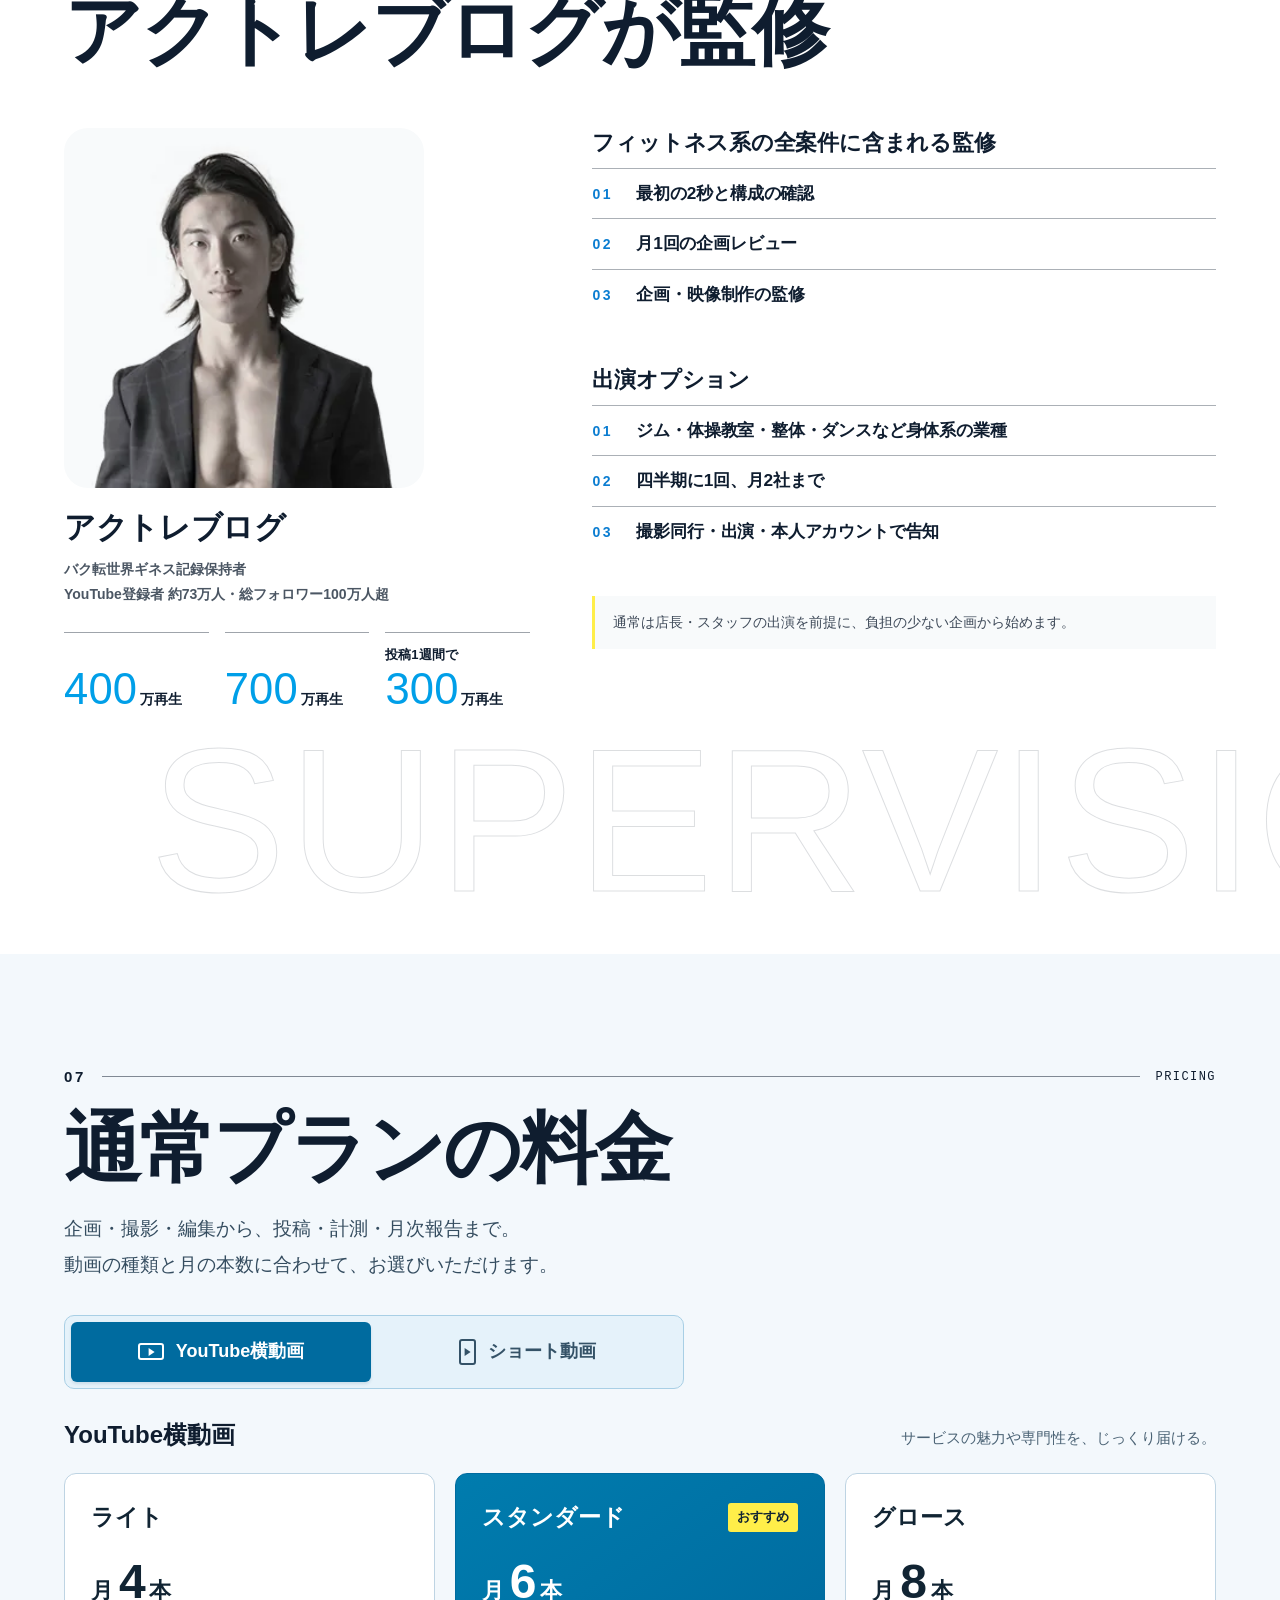
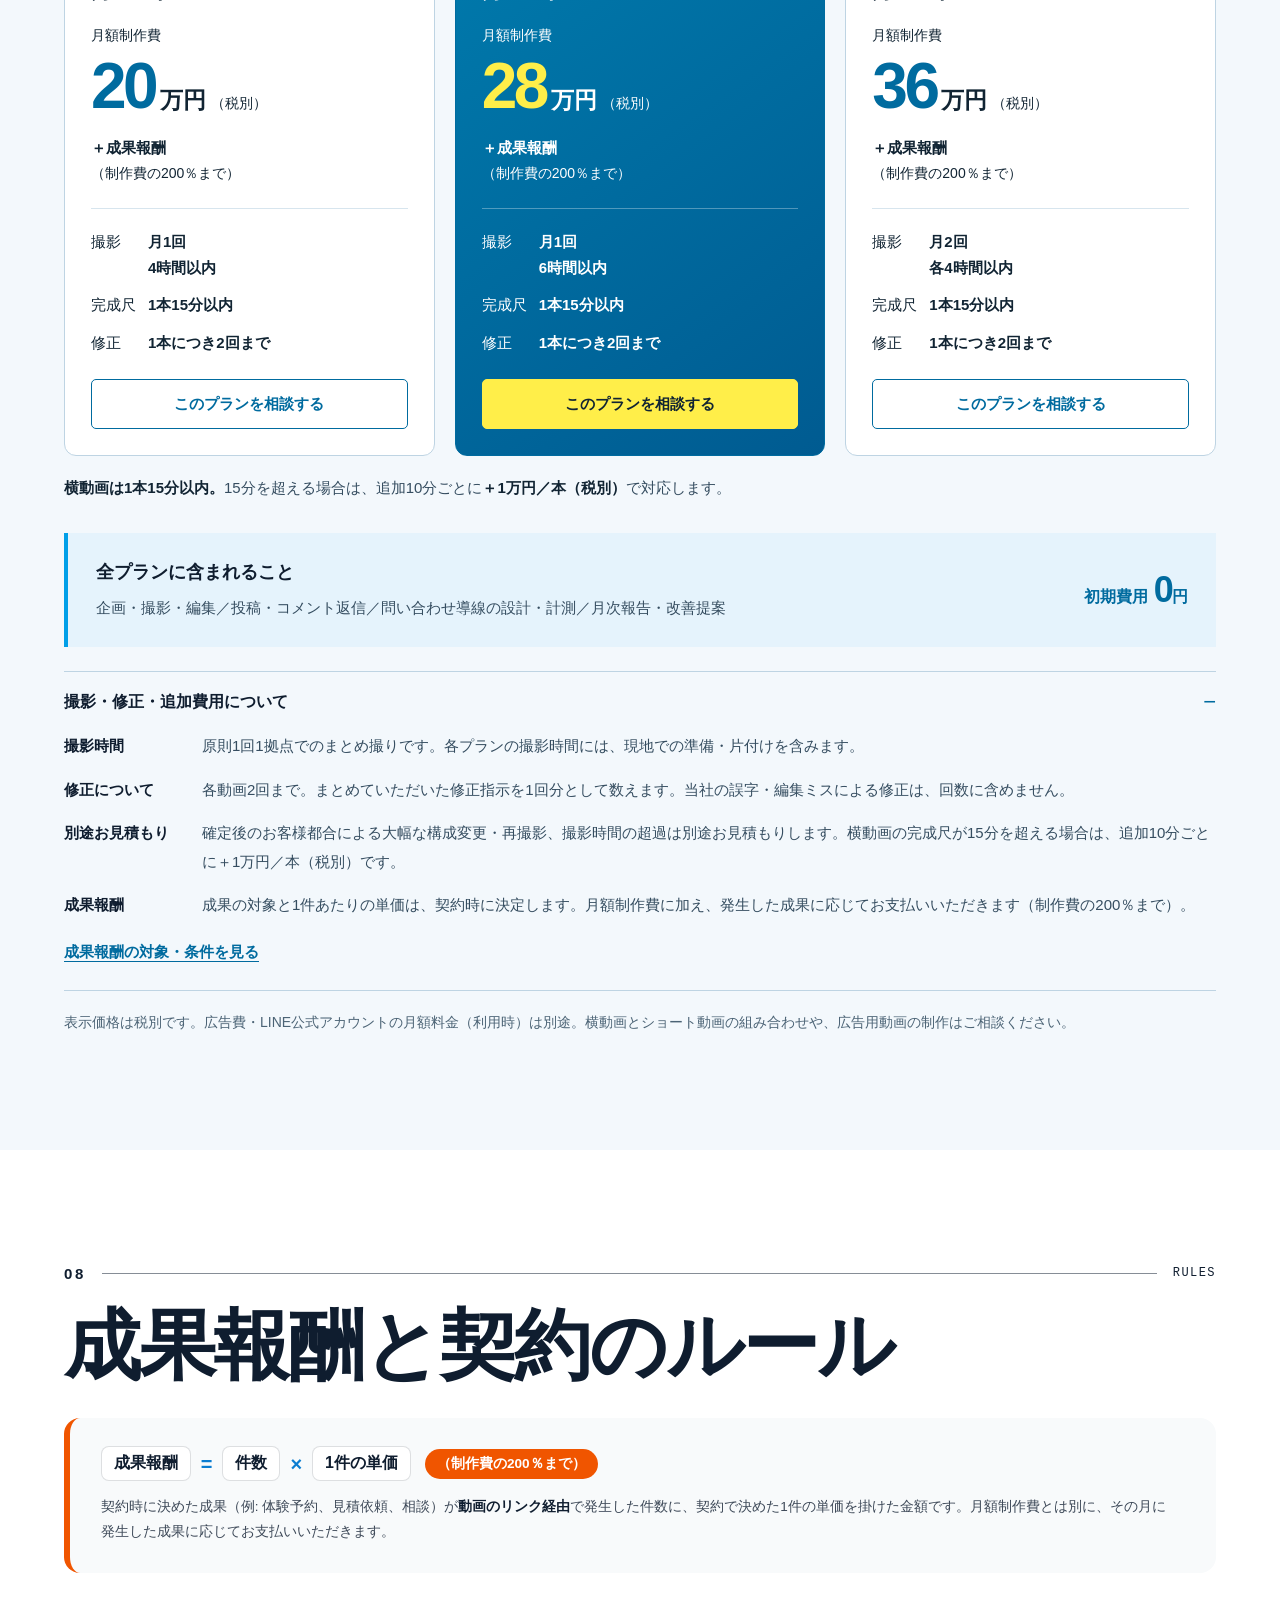
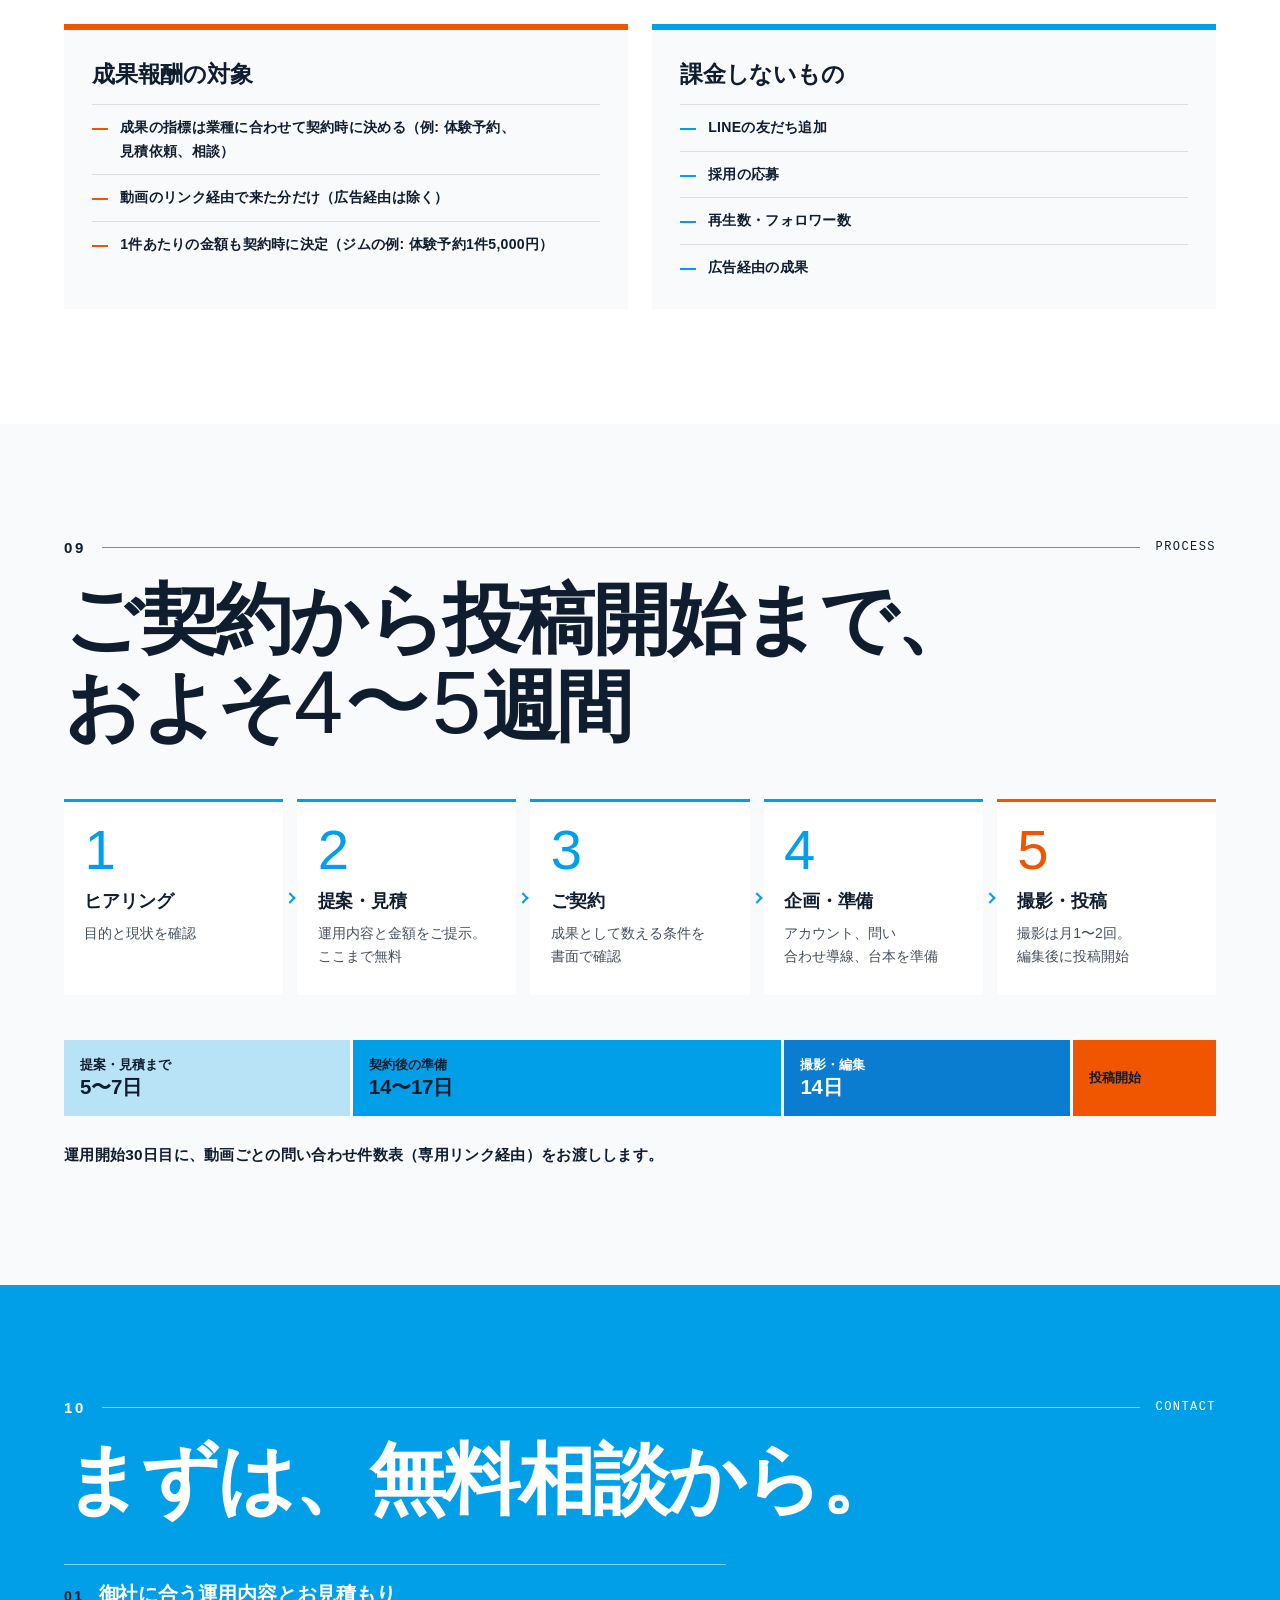
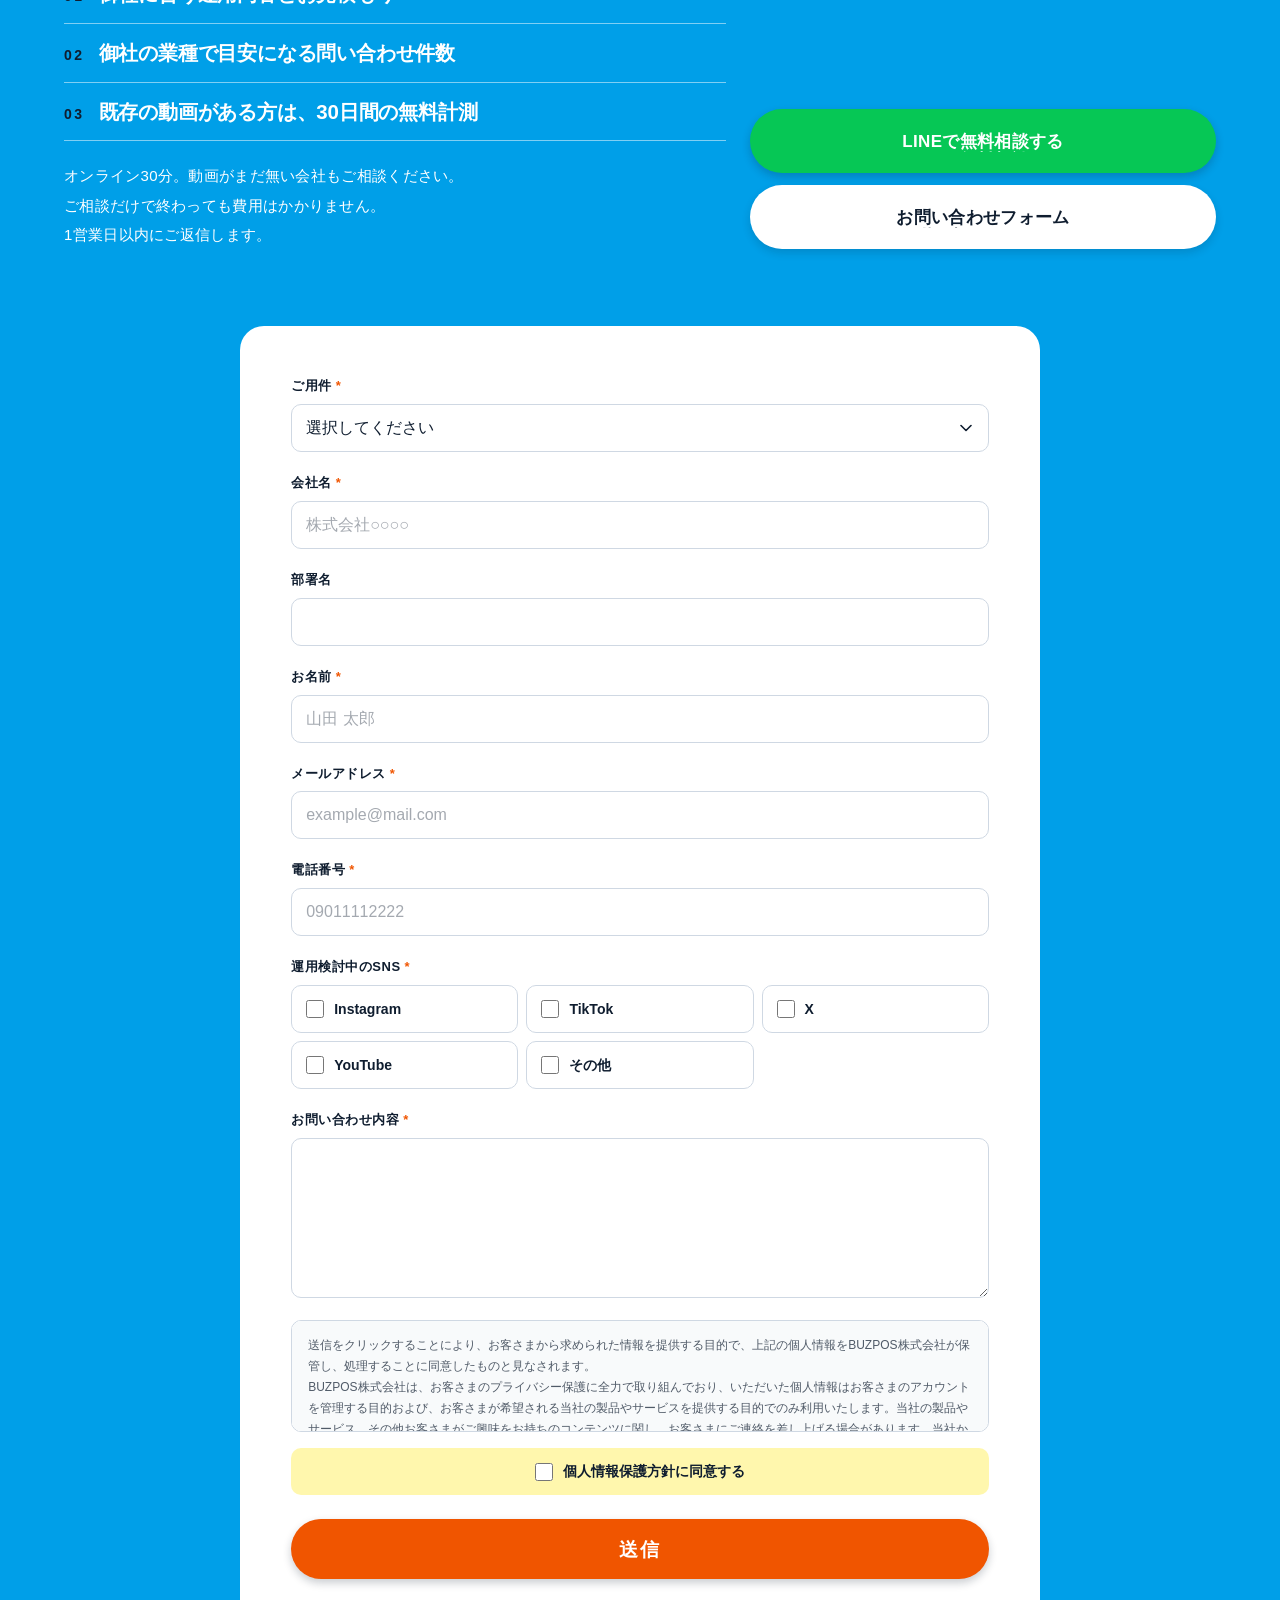
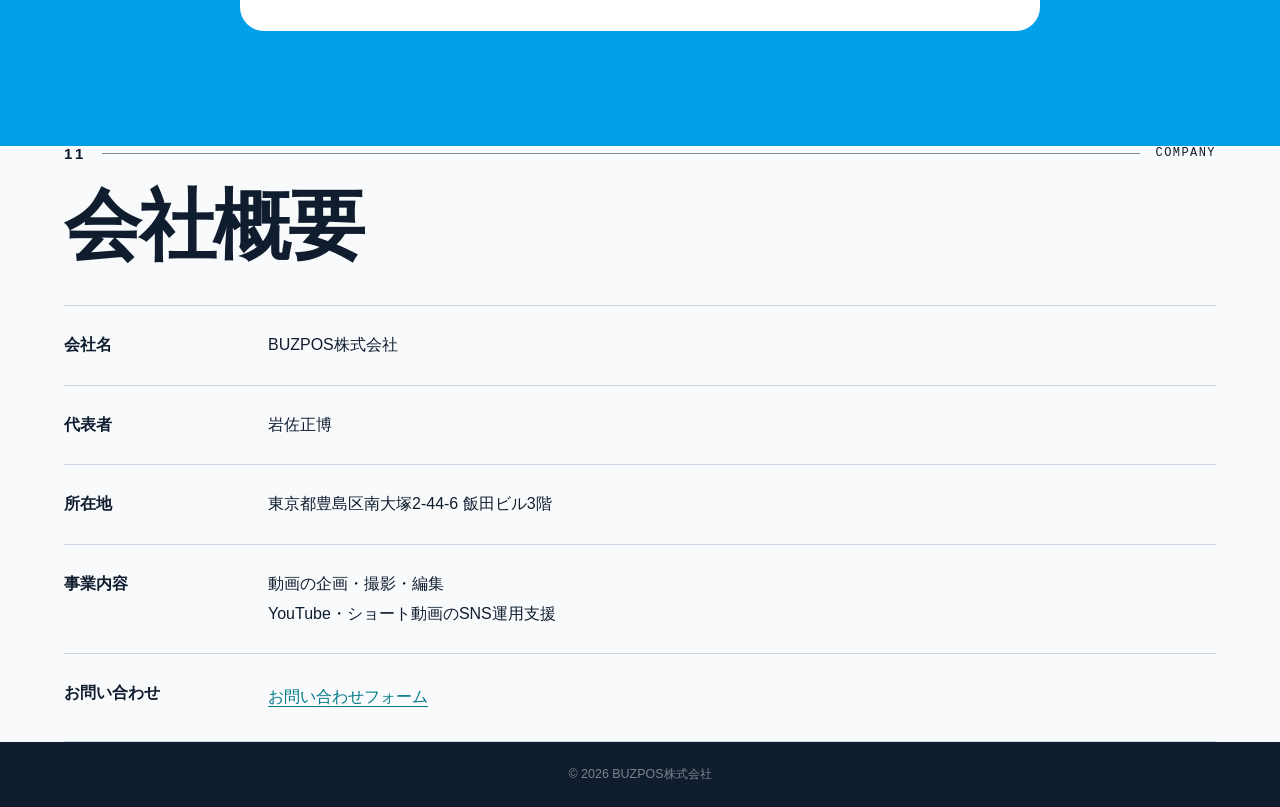
==== commit c4772b1f: "Publish six monthly video plans with production scope and length options" ====
--- a/index.html
+++ b/index.html
@@ -25,10 +25,10 @@
 })(document.documentElement);
 </script>
 <title>BUZPOS｜気軽に始めるSNS。SNS運用・動画制作</title>
-<meta content="企画・撮影・編集込みでショート動画1本2万円〜、横型動画1本4万円〜（税別）。協業する動画編集チームと連携し、低価格の動画制作・SNS運用を提供。制作費＋成果報酬の料金体系です。" name="description"/>
+<meta content="YouTube横動画は月4・6・8本、ショート動画は月8・12・16本。月額20万円（税別）〜＋成果報酬（制作費の200％まで）。企画・撮影・編集から投稿・計測・月次報告まで対応します。" name="description"/>
 <meta content="BUZPOS,バズポス,SNS運用代行,YouTube,横型動画,ショート動画,動画制作,LINE" name="keywords"/>
 <meta content="BUZPOS｜気軽に始めるSNS。SNS運用・動画制作" property="og:title"/>
-<meta content="企画・撮影・編集込みでショート動画1本2万円〜、横型動画1本4万円〜（税別）。協業する動画編集チームと連携し、低価格の動画制作・SNS運用を提供。制作費＋成果報酬の料金体系です。" property="og:description"/>
+<meta content="YouTube横動画は月4・6・8本、ショート動画は月8・12・16本。月額20万円（税別）〜＋成果報酬（制作費の200％まで）。企画・撮影・編集から投稿・計測・月次報告まで対応します。" property="og:description"/>
 <meta content="https://buzpos.co.jp/" property="og:url"/>
 <meta content="website" property="og:type"/>
 <meta content="https://buzpos.co.jp/sns_assets/images/og_img_v2.png" property="og:image"/>
@@ -146,6 +146,8 @@
 
 <link href="sns_assets/css/studio.css?v=20261119-mascot2" rel="stylesheet"/><link href="https://fonts.googleapis.com/css2?family=Inter:wght@500;600;700;800&amp;display=swap" rel="stylesheet"/><script defer="" src="sns_assets/js/studio.js?v=20261119-comment1"></script>
 <link href="sns_assets/css/value.css?v=20261118-value1" rel="stylesheet"/>
+<link href="sns_assets/css/plans.css?v=20261119-plans1" rel="stylesheet"/>
+<script defer="" src="sns_assets/js/plans.js?v=20261119-plans1"></script>
 </head>
 <body>
 <!-- ── Header ── -->
@@ -542,43 +544,116 @@
 </div>
 </section>
 <!-- ══ 08 料金 ══ -->
-<section aria-labelledby="v2-price-title" class="v2-sec v2-price" id="v2-price">
+<section aria-labelledby="v2-price-title" class="v2-sec v2-price studio-plans" id="v2-price">
 <div class="v2-wrap">
-<div class="v2-sechead">
-<span class="v2-sechead__idx">07</span><span class="v2-sechead__line" data-reveal="draw"></span><span class="v2-sechead__kicker">PRICING</span>
-</div>
-<h2 class="v2-h2" data-reveal="lines" id="v2-price-title"><span class="v2-ln"><span class="v2-ln__in">通常プランの料金</span></span></h2><div class="review-price-intro"><p class="review-plan-tag">通常プランに含まれること</p><h3>動画制作 ＋ 問い合わせ導線 ＋ 計測・月次報告</h3><p>必要な制作本数・内容に合わせてお見積もりします。<br/>成果報酬の対象と1件の単価は、契約時に決定します。</p></div>
-<div class="v2-price__grid">
-<div class="v2-price__tablewrap" data-reveal-group="" data-stagger=".05">
-<table class="v2-table">
-<thead>
-<tr data-reveal="rise"><th scope="col">制作単価<br class="v2-br-sp"/>（企画・撮影・編集込み）</th><th scope="col">1本あたり</th></tr>
-</thead>
-<tbody>
-<tr data-reveal="rise"><th scope="row">横型ロング動画</th><td><span class="v2-amt">4</span><span class="v2-amt__u">万円〜</span></td></tr>
-<tr data-reveal="rise"><th scope="row">ショート動画</th><td><span class="v2-amt">2</span><span class="v2-amt__u">万円〜</span></td></tr>
-<tr data-reveal="rise"><th scope="row">広告用の短い動画（撮影素材から制作）</th><td><span class="v2-amt">3</span><span class="v2-amt__u">万円〜</span></td></tr>
-<tr data-reveal="rise"><th scope="row">計測・広告の運用手数料（LINEの自動案内を含む）</th><td><span class="v2-amt__u">月額</span><span class="v2-amt">0</span><span class="v2-amt__u">円</span></td></tr>
-<tr data-reveal="rise"><th scope="row">初期費用（導線の設定・計測の準備）</th><td><span class="v2-amt">0</span><span class="v2-amt__u">円</span></td></tr>
-</tbody>
-</table>
-</div>
-<div class="v2-price__examples" data-reveal-group="" data-stagger=".12">
-<article aria-labelledby="v2-ex-1" class="v2-ex" data-reveal="wipe-down">
-<h3 class="v2-ex__t" id="v2-ex-1">例1｜横型2本＋ショート4本</h3>
-<p class="v2-ex__price"><span class="v2-odo" data-reveal="odo"><span class="v2-sr">16</span><span aria-hidden="true" class="v2-odo__cells"><span class="v2-odo__cell is-1"><span class="v2-odo__ph" data-d="1"></span><span class="v2-odo__reel" style="--n:2;--d:0.33s"></span></span><span class="v2-odo__cell"><span class="v2-odo__ph" data-d="6"></span><span class="v2-odo__reel" style="--n:7;--d:0.25s"></span></span></span></span><span class="v2-ex__u">万円〜 / 月</span></p>
-<p class="v2-ex__cap"><span class="v2-nw">成果報酬の上限32万円</span><span class="v2-nw">（制作費の200%）。</span><br/><span>制作費＋成果報酬の合計</span><strong class="review-price-total">最大48万円／月</strong><small class="review-price-exclusions">最低制作単価で計算した例です。<br/>税別。広告費・LINE公式アカウントの月額料金（利用時）は別途。</small></p>
-</article>
-<article aria-labelledby="v2-ex-2" class="v2-ex v2-ex--hl" data-reveal="wipe-down">
-<h3 class="v2-ex__t" id="v2-ex-2">例2｜横型4本＋ショート8本</h3>
-<p class="v2-ex__price"><span class="v2-odo" data-reveal="odo"><span class="v2-sr">32</span><span aria-hidden="true" class="v2-odo__cells"><span class="v2-odo__cell"><span class="v2-odo__ph" data-d="3"></span><span class="v2-odo__reel" style="--n:4;--d:0.43s"></span></span><span class="v2-odo__cell"><span class="v2-odo__ph" data-d="2"></span><span class="v2-odo__reel" style="--n:3;--d:0.35s"></span></span></span></span><span class="v2-ex__u">万円〜 / 月</span></p>
-<p class="v2-ex__cap"><span class="v2-nw">成果報酬の上限64万円</span><span class="v2-nw">（制作費の200%）。</span><br/><span>制作費＋成果報酬の合計</span><strong class="review-price-total">最大96万円／月</strong><small class="review-price-exclusions">最低制作単価で計算した例です。<br/>税別。広告費・LINE公式アカウントの月額料金（利用時）は別途。</small></p>
-</article>
-</div>
-<p class="v2-price__note" data-reveal="rise">価格は税別。上記の料金例は最低制作単価で計算しています。実際の制作費と成果報酬の上限は、月の投稿本数やコンテンツ内容によって変動します。広告費は実費（月3万円程度から・御社の広告口座）、LINEを利用する場合、公式アカウントの月額は別途。詳しくはお問い合わせください。</p>
-</div>
-<div class="v2-price__foot" data-reveal-group="" data-stagger=".1" data-start="top 88%">
-</div>
+  <div class="v2-sechead"><span class="v2-sechead__idx">07</span><span class="v2-sechead__line" data-reveal="draw"></span><span class="v2-sechead__kicker">PRICING</span></div>
+  <h2 class="v2-h2" id="v2-price-title">通常プランの料金</h2>
+  <p class="plans-lead">企画・撮影・編集から、投稿・計測・月次報告まで。<br/>動画の種類と月の本数に合わせて、お選びいただけます。</p>
+  <div class="plans-tabs" data-plan-tabs role="tablist" aria-label="動画の種類" hidden>
+    <button class="plans-tab" type="button" role="tab" id="plan-tab-youtube" data-plan-tab="youtube" aria-controls="plans-youtube" aria-selected="true"><span class="plans-tab-icon" aria-hidden="true"></span>YouTube横動画</button>
+    <button class="plans-tab" type="button" role="tab" id="plan-tab-shorts" data-plan-tab="shorts" aria-controls="plans-shorts" aria-selected="false" tabindex="-1"><span class="plans-tab-icon plans-tab-icon--short" aria-hidden="true"></span>ショート動画</button>
+  </div>
+  <div class="plans-panel" id="plans-youtube" aria-labelledby="plans-youtube-title">
+    <div class="plans-panel-heading"><h3 id="plans-youtube-title">YouTube横動画</h3><p>サービスの魅力や専門性を、じっくり届ける。</p></div>
+    <div class="plans-cards">
+      <article class="plan-card" aria-labelledby="plan-youtube-1">
+        <div class="plan-card-top"><h4 id="plan-youtube-1">ライト</h4></div>
+        <p class="plan-volume">月<strong>4</strong>本</p>
+        <p class="plan-amount"><span class="plan-amount-label">月額制作費</span><strong>20</strong><span class="plan-amount-unit">万円</span><span class="plan-amount-tax">（税別）</span></p>
+        <p class="plan-performance">＋成果報酬<span>（制作費の200％まで）</span></p>
+        <dl class="plan-details">
+          <div><dt>撮影</dt><dd>月1回<span>4時間以内</span></dd></div>
+          <div><dt>完成尺</dt><dd>1本15分以内</dd></div>
+          <div><dt>修正</dt><dd>1本につき2回まで</dd></div>
+        </dl>
+        <a class="plan-consult" href="#sns-contact" aria-label="YouTube横動画・ライトプランについて無料相談する">このプランを相談する</a>
+      </article>
+      <article class="plan-card plan-card--featured" aria-labelledby="plan-youtube-2">
+        <div class="plan-card-top"><h4 id="plan-youtube-2">スタンダード</h4><span class="plan-badge">おすすめ</span></div>
+        <p class="plan-volume">月<strong>6</strong>本</p>
+        <p class="plan-amount"><span class="plan-amount-label">月額制作費</span><strong>28</strong><span class="plan-amount-unit">万円</span><span class="plan-amount-tax">（税別）</span></p>
+        <p class="plan-performance">＋成果報酬<span>（制作費の200％まで）</span></p>
+        <dl class="plan-details">
+          <div><dt>撮影</dt><dd>月1回<span>6時間以内</span></dd></div>
+          <div><dt>完成尺</dt><dd>1本15分以内</dd></div>
+          <div><dt>修正</dt><dd>1本につき2回まで</dd></div>
+        </dl>
+        <a class="plan-consult" href="#sns-contact" aria-label="YouTube横動画・スタンダードプランについて無料相談する">このプランを相談する</a>
+      </article>
+      <article class="plan-card" aria-labelledby="plan-youtube-3">
+        <div class="plan-card-top"><h4 id="plan-youtube-3">グロース</h4></div>
+        <p class="plan-volume">月<strong>8</strong>本</p>
+        <p class="plan-amount"><span class="plan-amount-label">月額制作費</span><strong>36</strong><span class="plan-amount-unit">万円</span><span class="plan-amount-tax">（税別）</span></p>
+        <p class="plan-performance">＋成果報酬<span>（制作費の200％まで）</span></p>
+        <dl class="plan-details">
+          <div><dt>撮影</dt><dd>月2回<span>各4時間以内</span></dd></div>
+          <div><dt>完成尺</dt><dd>1本15分以内</dd></div>
+          <div><dt>修正</dt><dd>1本につき2回まで</dd></div>
+        </dl>
+        <a class="plan-consult" href="#sns-contact" aria-label="YouTube横動画・グロースプランについて無料相談する">このプランを相談する</a>
+      </article>
+    </div>
+    <p class="plans-length-note"><strong>横動画は1本15分以内。</strong>15分を超える場合は、追加10分ごとに<strong>＋1万円／本（税別）</strong>で対応します。</p>
+  </div>
+  <div class="plans-panel" id="plans-shorts" aria-labelledby="plans-shorts-title">
+    <div class="plans-panel-heading"><h3 id="plans-shorts-title">ショート動画</h3><p>短い動画を継続して届け、接点を増やす。</p></div>
+    <div class="plans-cards">
+      <article class="plan-card" aria-labelledby="plan-shorts-1">
+        <div class="plan-card-top"><h4 id="plan-shorts-1">ライト</h4></div>
+        <p class="plan-volume">月<strong>8</strong>本</p>
+        <p class="plan-amount"><span class="plan-amount-label">月額制作費</span><strong>20</strong><span class="plan-amount-unit">万円</span><span class="plan-amount-tax">（税別）</span></p>
+        <p class="plan-performance">＋成果報酬<span>（制作費の200％まで）</span></p>
+        <dl class="plan-details">
+          <div><dt>撮影</dt><dd>月1回<span>4時間以内</span></dd></div>
+          <div><dt>完成尺</dt><dd>1本90秒以内</dd></div>
+          <div><dt>修正</dt><dd>1本につき2回まで</dd></div>
+        </dl>
+        <a class="plan-consult" href="#sns-contact" aria-label="ショート動画・ライトプランについて無料相談する">このプランを相談する</a>
+      </article>
+      <article class="plan-card plan-card--featured" aria-labelledby="plan-shorts-2">
+        <div class="plan-card-top"><h4 id="plan-shorts-2">スタンダード</h4><span class="plan-badge">おすすめ</span></div>
+        <p class="plan-volume">月<strong>12</strong>本</p>
+        <p class="plan-amount"><span class="plan-amount-label">月額制作費</span><strong>28</strong><span class="plan-amount-unit">万円</span><span class="plan-amount-tax">（税別）</span></p>
+        <p class="plan-performance">＋成果報酬<span>（制作費の200％まで）</span></p>
+        <dl class="plan-details">
+          <div><dt>撮影</dt><dd>月1回<span>6時間以内</span></dd></div>
+          <div><dt>完成尺</dt><dd>1本90秒以内</dd></div>
+          <div><dt>修正</dt><dd>1本につき2回まで</dd></div>
+        </dl>
+        <a class="plan-consult" href="#sns-contact" aria-label="ショート動画・スタンダードプランについて無料相談する">このプランを相談する</a>
+      </article>
+      <article class="plan-card" aria-labelledby="plan-shorts-3">
+        <div class="plan-card-top"><h4 id="plan-shorts-3">グロース</h4></div>
+        <p class="plan-volume">月<strong>16</strong>本</p>
+        <p class="plan-amount"><span class="plan-amount-label">月額制作費</span><strong>36</strong><span class="plan-amount-unit">万円</span><span class="plan-amount-tax">（税別）</span></p>
+        <p class="plan-performance">＋成果報酬<span>（制作費の200％まで）</span></p>
+        <dl class="plan-details">
+          <div><dt>撮影</dt><dd>月2回<span>各4時間以内</span></dd></div>
+          <div><dt>完成尺</dt><dd>1本90秒以内</dd></div>
+          <div><dt>修正</dt><dd>1本につき2回まで</dd></div>
+        </dl>
+        <a class="plan-consult" href="#sns-contact" aria-label="ショート動画・グロースプランについて無料相談する">このプランを相談する</a>
+      </article>
+    </div>
+    <p class="plans-length-note"><strong>ショート動画は1本90秒以内。</strong>納品動画は、他媒体でも無料で二次利用いただけます。</p>
+  </div>
+  <div class="plans-included">
+    <div><h3>全プランに含まれること</h3><p>企画・撮影・編集／投稿・コメント返信／問い合わせ導線の設計・計測／月次報告・改善提案</p></div>
+    <div class="plans-initial">初期費用<strong>0</strong>円</div>
+  </div>
+  <details class="plans-terms" open>
+    <summary>撮影・修正・追加費用について</summary>
+    <div class="plans-terms-body">
+      <dl>
+        <div><dt>撮影時間</dt><dd>原則1回1拠点でのまとめ撮りです。各プランの撮影時間には、現地での準備・片付けを含みます。</dd></div>
+        <div><dt>修正について</dt><dd>各動画2回まで。まとめていただいた修正指示を1回分として数えます。当社の誤字・編集ミスによる修正は、回数に含めません。</dd></div>
+        <div><dt>別途お見積もり</dt><dd>確定後のお客様都合による大幅な構成変更・再撮影、撮影時間の超過は別途お見積もりします。横動画の完成尺が15分を超える場合は、追加10分ごとに＋1万円／本（税別）です。</dd></div>
+        <div><dt>成果報酬</dt><dd>成果の対象と1件あたりの単価は、契約時に決定します。月額制作費に加え、発生した成果に応じてお支払いいただきます（制作費の200％まで）。</dd></div>
+      </dl>
+      <a href="#v2-rules">成果報酬の対象・条件を見る</a>
+    </div>
+  </details>
+  <p class="plans-extra">表示価格は税別です。広告費・LINE公式アカウントの月額料金（利用時）は別途。横動画とショート動画の組み合わせや、広告用動画の制作はご相談ください。</p>
 </div>
 </section>
 <!-- ══ 09 成果報酬と契約のルール ══ -->
@@ -589,8 +664,8 @@
 </div>
 <h2 class="v2-h2" data-reveal="lines" id="v2-rules-title"><span class="v2-ln"><span class="v2-ln__in">成果報酬と</span></span><span class="v2-ln"><span class="v2-ln__in">契約のルール</span></span></h2>
 <div class="v2-fee" data-reveal="rise">
-<p aria-label="成果報酬は、件数かける1件の単価。上限は制作費の200%" class="v2-fee__formula"><span class="v2-fee__k">成果報酬</span><span class="v2-fee__eq">=</span><span class="v2-fee__k">件数</span><span class="v2-fee__eq">×</span><span class="v2-fee__k">1件の単価</span><span class="v2-fee__cap">上限: 制作費の200%</span></p>
-<p class="v2-fee__read">契約時に決めた成果（例: 体験予約、見積依頼、相談）が<strong>動画のリンク経由</strong>で発生した件数に、契約で決めた1件の単価を掛けた金額です。上限は<strong>その月の制作費の200%（2倍）</strong>で、超えた分は請求しません。上記の最低制作単価の例では、例1は上限32万円（1件5,000円なら64件分）、例2は上限64万円（128件分）です。</p>
+<p aria-label="成果報酬は、件数かける1件の単価。制作費の200％まで" class="v2-fee__formula"><span class="v2-fee__k">成果報酬</span><span class="v2-fee__eq">=</span><span class="v2-fee__k">件数</span><span class="v2-fee__eq">×</span><span class="v2-fee__k">1件の単価</span><span class="v2-fee__cap">（制作費の200％まで）</span></p>
+<p class="v2-fee__read">契約時に決めた成果（例: 体験予約、見積依頼、相談）が<strong>動画のリンク経由</strong>で発生した件数に、契約で決めた1件の単価を掛けた金額です。月額制作費とは別に、その月に発生した成果に応じてお支払いいただきます。</p>
 </div>
 <div class="v2-rules__grid" data-reveal-group="" data-stagger=".1">
 <div class="v2-rule v2-rule--target" data-reveal="wipe-up">
@@ -598,7 +673,6 @@
 <ul class="v2-ticks">
 <li data-reveal="rise">成果の指標は業種に合わせて契約時に決める（例: 体験予約、見積依頼、相談）</li>
 <li data-reveal="rise">動画のリンク経由で来た分だけ<span class="v2-nw">（広告経由は除く）</span></li>
-<li data-reveal="rise">上限は制作費の200%</li>
 <li data-reveal="rise">1件あたりの金額も契約時に決定（ジムの例: 体験予約1件5,000円）</li>
 </ul>
 </div>
--- a/sns_assets/css/plans.css
+++ b/sns_assets/css/plans.css
@@ -0,0 +1,96 @@
+/* Six approved monthly packages, scoped to the pricing section. */
+.studio-plans{background:#f3f8fc}
+.plans-lead{max-width:760px;margin-top:22px;font-size:clamp(16px,1.5vw,19px);line-height:1.9;color:#354d60}
+.plans-tabs{display:grid;grid-template-columns:repeat(2,minmax(0,1fr));gap:6px;width:min(100%,620px);margin:32px 0 28px;padding:6px;border:1px solid #a8cfE5;border-radius:10px;background:#e5f2fa}
+.plans-tabs[hidden],.plans-panel[hidden]{display:none!important}
+.plans-tab{display:flex;align-items:center;justify-content:center;gap:12px;min-height:60px;border:0;border-radius:6px;padding:12px 14px;background:transparent;color:#345267;font:700 18px/1.5 var(--v2-jp);cursor:pointer;transition:background .2s,color .2s}
+.plans-tab[aria-selected="true"]{background:#006b9f;color:#fff;box-shadow:0 2px 3px #0047771f}
+.plans-tab:hover:not([aria-selected="true"]){background:#d4e9f6}
+.plans-tab:focus-visible,.plans-panel:focus-visible,.plan-consult:focus-visible,.plans-terms summary:focus-visible,.plans-terms a:focus-visible{outline:3px solid #009fe8;outline-offset:4px}
+.plans-tab-icon{position:relative;display:block;flex:none;width:26px;height:17px;border:2px solid currentColor;border-radius:3px}
+.plans-tab-icon::after{content:"";position:absolute;left:50%;top:50%;width:0;height:0;border-top:4px solid transparent;border-bottom:4px solid transparent;border-left:6px solid currentColor;transform:translate(-40%,-50%)}
+.plans-tab-icon--short{width:17px;height:26px}
+.plans-panel+.plans-panel{margin-top:36px}
+.plans-ready .plans-panel{margin-top:0}
+.plans-panel-heading{display:flex;align-items:baseline;justify-content:space-between;gap:16px;margin-bottom:20px}
+.plans-panel-heading h3{font-size:24px;font-weight:900;line-height:1.5}
+.plans-panel-heading p{font-size:15px;line-height:1.7;color:#4b6375}
+.plans-cards{display:grid;grid-template-columns:repeat(3,minmax(0,1fr));gap:20px}
+.plan-card{display:flex;flex-direction:column;min-width:0;padding:26px;border:1px solid #bed4e3;border-radius:12px;background:#fff;color:#112433}
+.plan-card--featured{border-color:#006b9f;background:linear-gradient(145deg,#007cae,#005b91);color:#fff}
+.plan-card-top{display:flex;align-items:center;justify-content:space-between;gap:8px;min-height:35px}
+.plan-card-top h4{font-size:clamp(19px,1.8vw,24px);font-weight:900;line-height:1.4}
+.plan-badge{flex:none;border-radius:3px;padding:5px 9px;background:#ffee49;color:#112433;font-size:13px;font-weight:700;line-height:1.4}
+.plan-volume{display:flex;align-items:baseline;gap:6px;margin-top:18px;font-size:22px;font-weight:700;line-height:1.2}
+.plan-volume strong{font-family:Inter,var(--v2-jp);font-size:48px;font-weight:800;letter-spacing:-.05em}
+.plan-amount{display:flex;align-items:baseline;flex-wrap:wrap;gap:5px;margin-top:16px;line-height:1.2}
+.plan-amount-label{width:100%;font-size:14px;font-weight:500}
+.plan-amount strong{color:#006b9f;font-family:Inter,var(--v2-jp);font-size:64px;font-weight:800;letter-spacing:-.055em}
+.plan-card--featured .plan-amount strong{color:#ffee49}
+.plan-amount-unit{font-size:23px;font-weight:700}
+.plan-amount-tax{font-size:14px;font-weight:400;white-space:nowrap}
+.plan-performance{margin-top:9px;font-size:15px;font-weight:700;line-height:1.8}
+.plan-performance span{display:block;font-size:14px;font-weight:500;white-space:nowrap}
+.plan-details{display:grid;gap:12px;margin-top:22px;padding-top:20px;border-top:1px solid #d7e5ee;font-size:15px;line-height:1.7}
+.plan-card--featured .plan-details{border-color:#ffffff50}
+.plan-details>div{display:grid;grid-template-columns:3em minmax(0,1fr);gap:12px}
+.plan-details dt{font-weight:500}
+.plan-details dd{margin:0;font-weight:700}
+.plan-details dd span{display:block}
+.plan-consult{display:flex;align-items:center;justify-content:center;min-height:50px;margin-top:24px;padding:12px;border:1px solid #006b9f;border-radius:5px;background:#fff;color:#006b9f;font-size:15px;font-weight:700;line-height:1.5;text-decoration:none;transition:background .2s,color .2s}
+.plan-consult:hover{background:#e5f5ff}
+.plan-card--featured .plan-consult{border-color:#ffee49;background:#ffee49;color:#112433}
+.plan-card--featured .plan-consult:hover{background:#fff487}
+.plans-length-note{margin-top:18px;font-size:15px;line-height:1.9;color:#354d60}
+.plans-length-note strong{color:#112433;font-weight:700}
+.plans-included{display:grid;grid-template-columns:minmax(0,1fr) auto;gap:24px;margin-top:30px;padding:25px 28px;border-left:4px solid #009fe8;background:#e5f3fc}
+.plans-included h3{font-size:18px;font-weight:900;line-height:1.6}
+.plans-included p{max-width:830px;margin-top:7px;font-size:15px;line-height:1.9;color:#354d60}
+.plans-initial{align-self:center;white-space:nowrap;font-size:16px;font-weight:700;color:#006b9f}
+.plans-initial strong{margin-left:6px;font-family:Inter,var(--v2-jp);font-size:36px;letter-spacing:-.05em}
+.plans-terms{margin-top:24px;border-top:1px solid #bed4e3;border-bottom:1px solid #bed4e3}
+.plans-terms summary{display:flex;align-items:center;justify-content:space-between;gap:16px;min-height:60px;padding:16px 0;font-size:16px;font-weight:700;list-style:none;cursor:pointer}
+.plans-terms summary::-webkit-details-marker{display:none}
+.plans-terms summary::after{content:"＋";flex:none;font-size:22px;font-weight:400;color:#006b9f}
+.plans-terms[open] summary::after{content:"−"}
+.plans-terms-body{padding:0 0 23px}
+.plans-terms dl{display:grid;gap:15px;font-size:15px;line-height:1.9}
+.plans-terms dl>div{display:grid;grid-template-columns:8em minmax(0,1fr);gap:18px}
+.plans-terms dt{font-weight:700}
+.plans-terms dd{margin:0;color:#354d60}
+.plans-terms a{display:inline-block;margin-top:18px;padding:5px 0;color:#006b9f;font-size:15px;font-weight:700;text-decoration:underline;text-underline-offset:4px}
+.plans-extra{margin-top:18px;font-size:14px;line-height:1.9;color:#4b6375}
+@media(min-width:768px) and (max-width:1079px){
+  .plans-cards{gap:12px}
+  .plan-card{padding:20px 16px}
+  .plan-card-top{align-items:flex-start;flex-direction:column;min-height:64px;justify-content:flex-start}
+  .plan-card-top h4{font-size:20px}
+  .plan-amount strong{font-size:55px}
+  .plan-amount-unit{font-size:20px}
+  .plan-details{font-size:14px}
+  .plan-details>div{gap:7px}
+  .plan-consult{font-size:14px;padding:12px 8px}
+}
+@media(max-width:767px){
+  .plans-lead{margin-top:18px;font-size:16px;line-height:1.8}
+  .plans-tabs{margin:24px 0;padding:5px;gap:5px}
+  .plans-tab{min-height:56px;padding:10px 8px;font-size:15px;gap:8px}
+  .plans-tab-icon{display:none}
+  .plans-panel-heading{display:block;margin-bottom:16px}
+  .plans-panel-heading h3{font-size:23px}
+  .plans-panel-heading p{margin-top:6px;font-size:14px}
+  .plans-cards{grid-template-columns:minmax(0,1fr);gap:16px}
+  .plan-card{padding:24px}
+  .plan-card-top h4{font-size:24px}
+  .plan-volume{margin-top:15px}
+  .plan-amount{margin-top:12px}
+  .plan-amount strong{font-size:64px}
+  .plan-performance span{display:inline-block}
+  .plan-details{margin-top:20px;padding-top:18px}
+  .plan-details>div{grid-template-columns:4em minmax(0,1fr)}
+  .plans-included{grid-template-columns:minmax(0,1fr);gap:14px;padding:22px 20px}
+  .plans-initial{padding-top:12px;border-top:1px solid #bad9ec}
+  .plans-terms dl>div{grid-template-columns:minmax(0,1fr);gap:3px}
+  .plans-length-note{font-size:14px}
+}
+@media(prefers-reduced-motion:reduce){.plans-tab,.plan-consult{transition:none}}
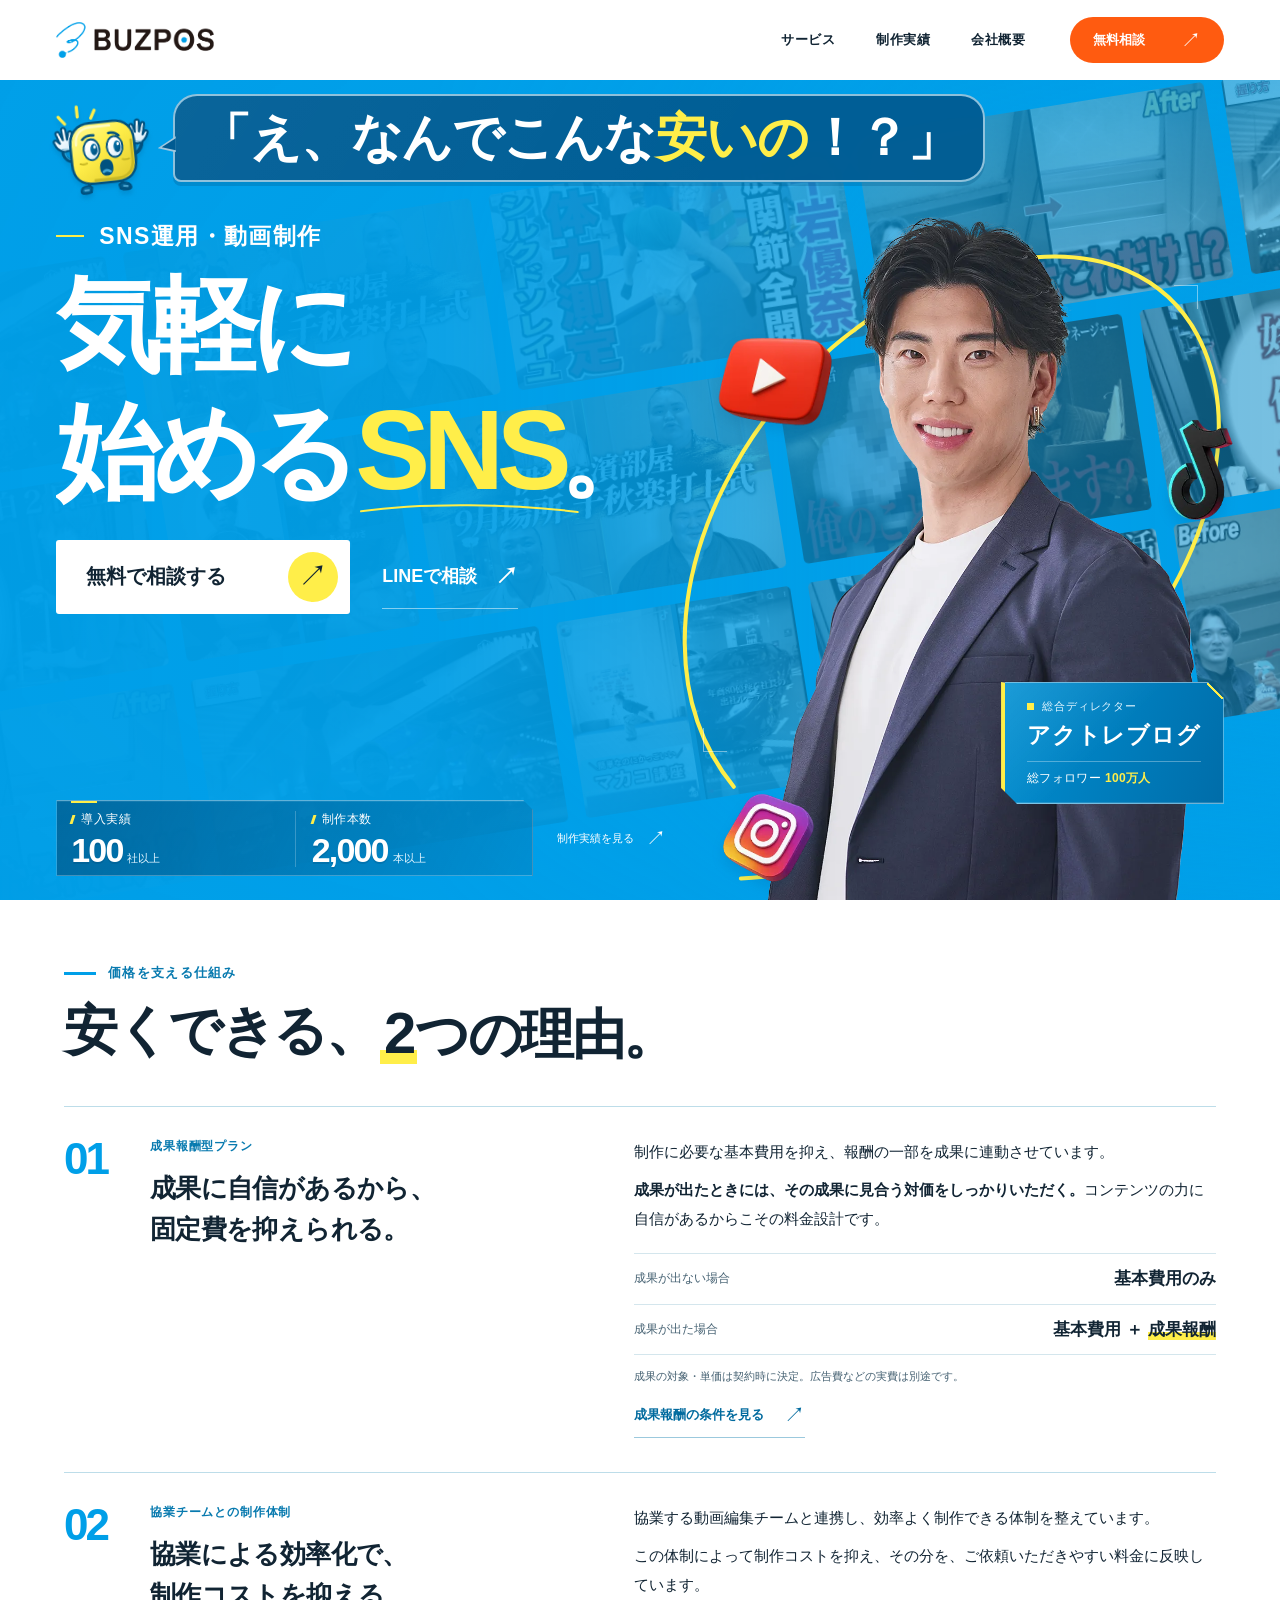
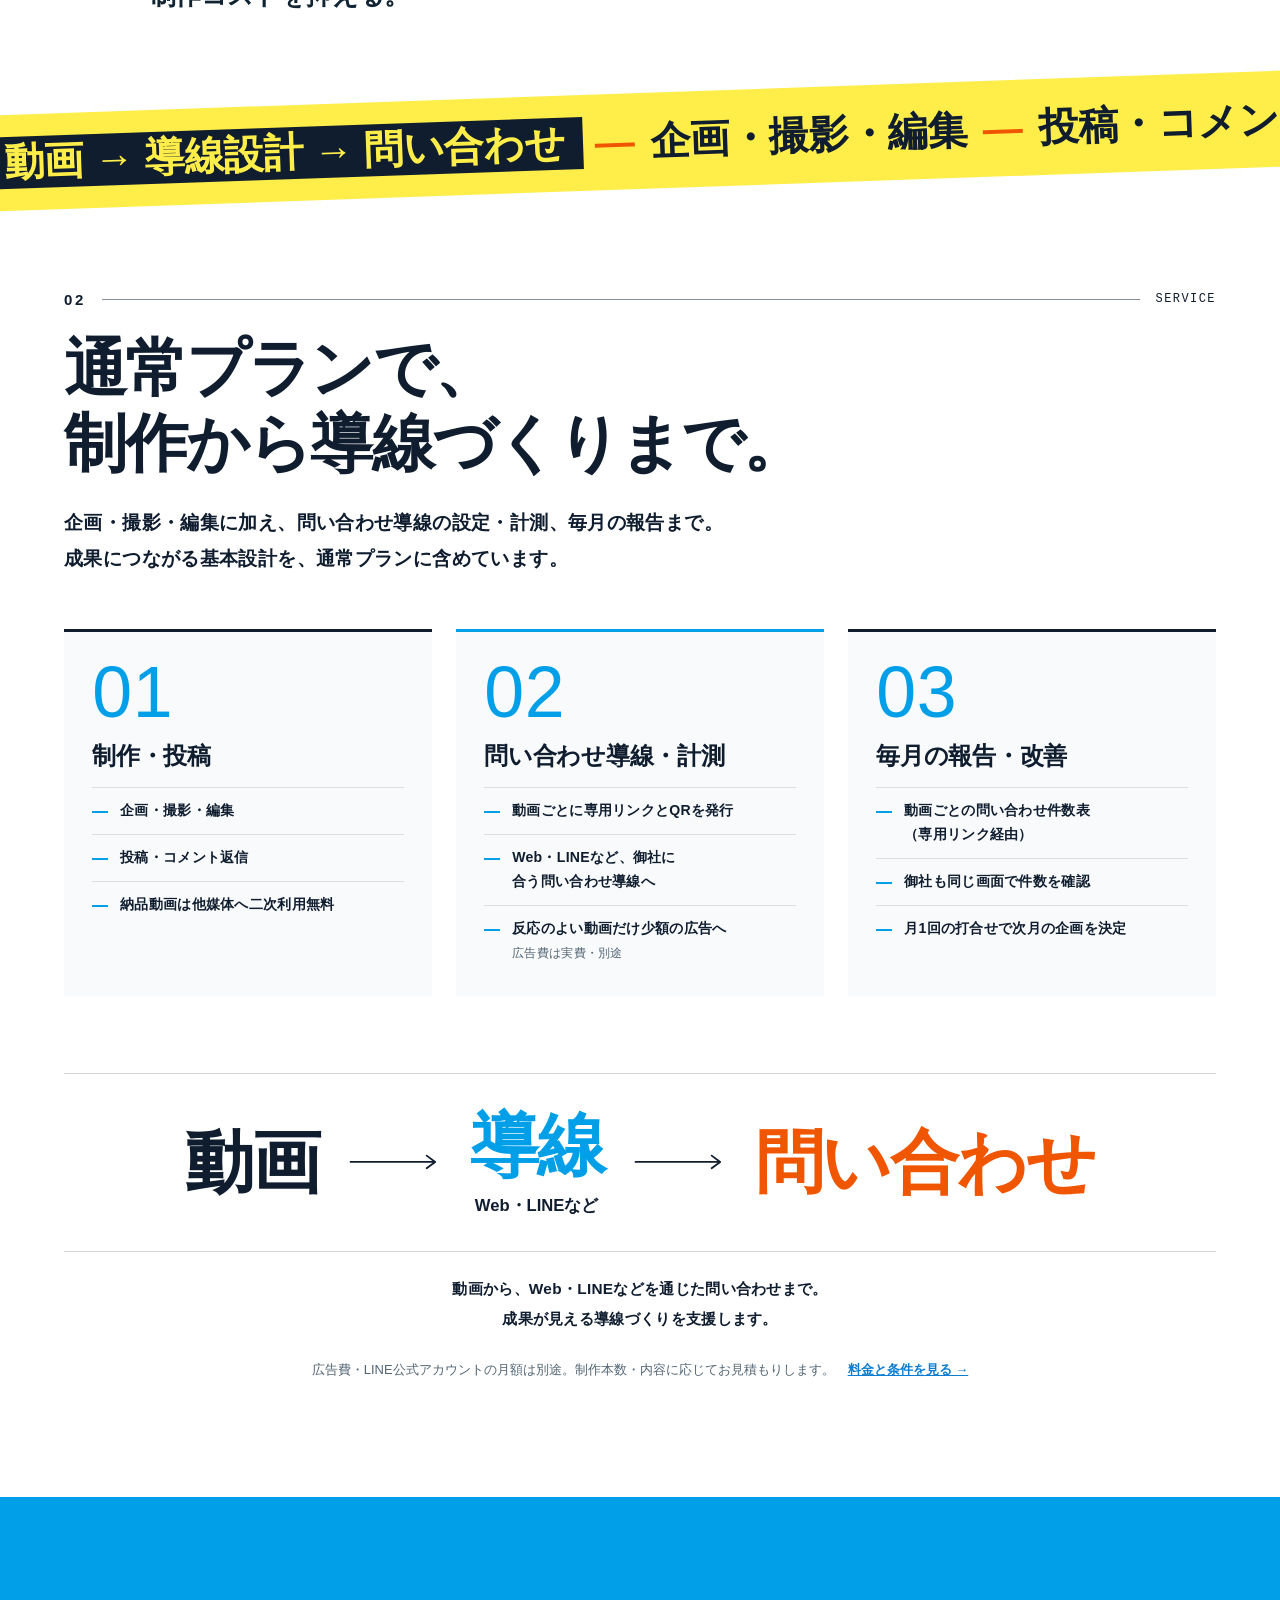
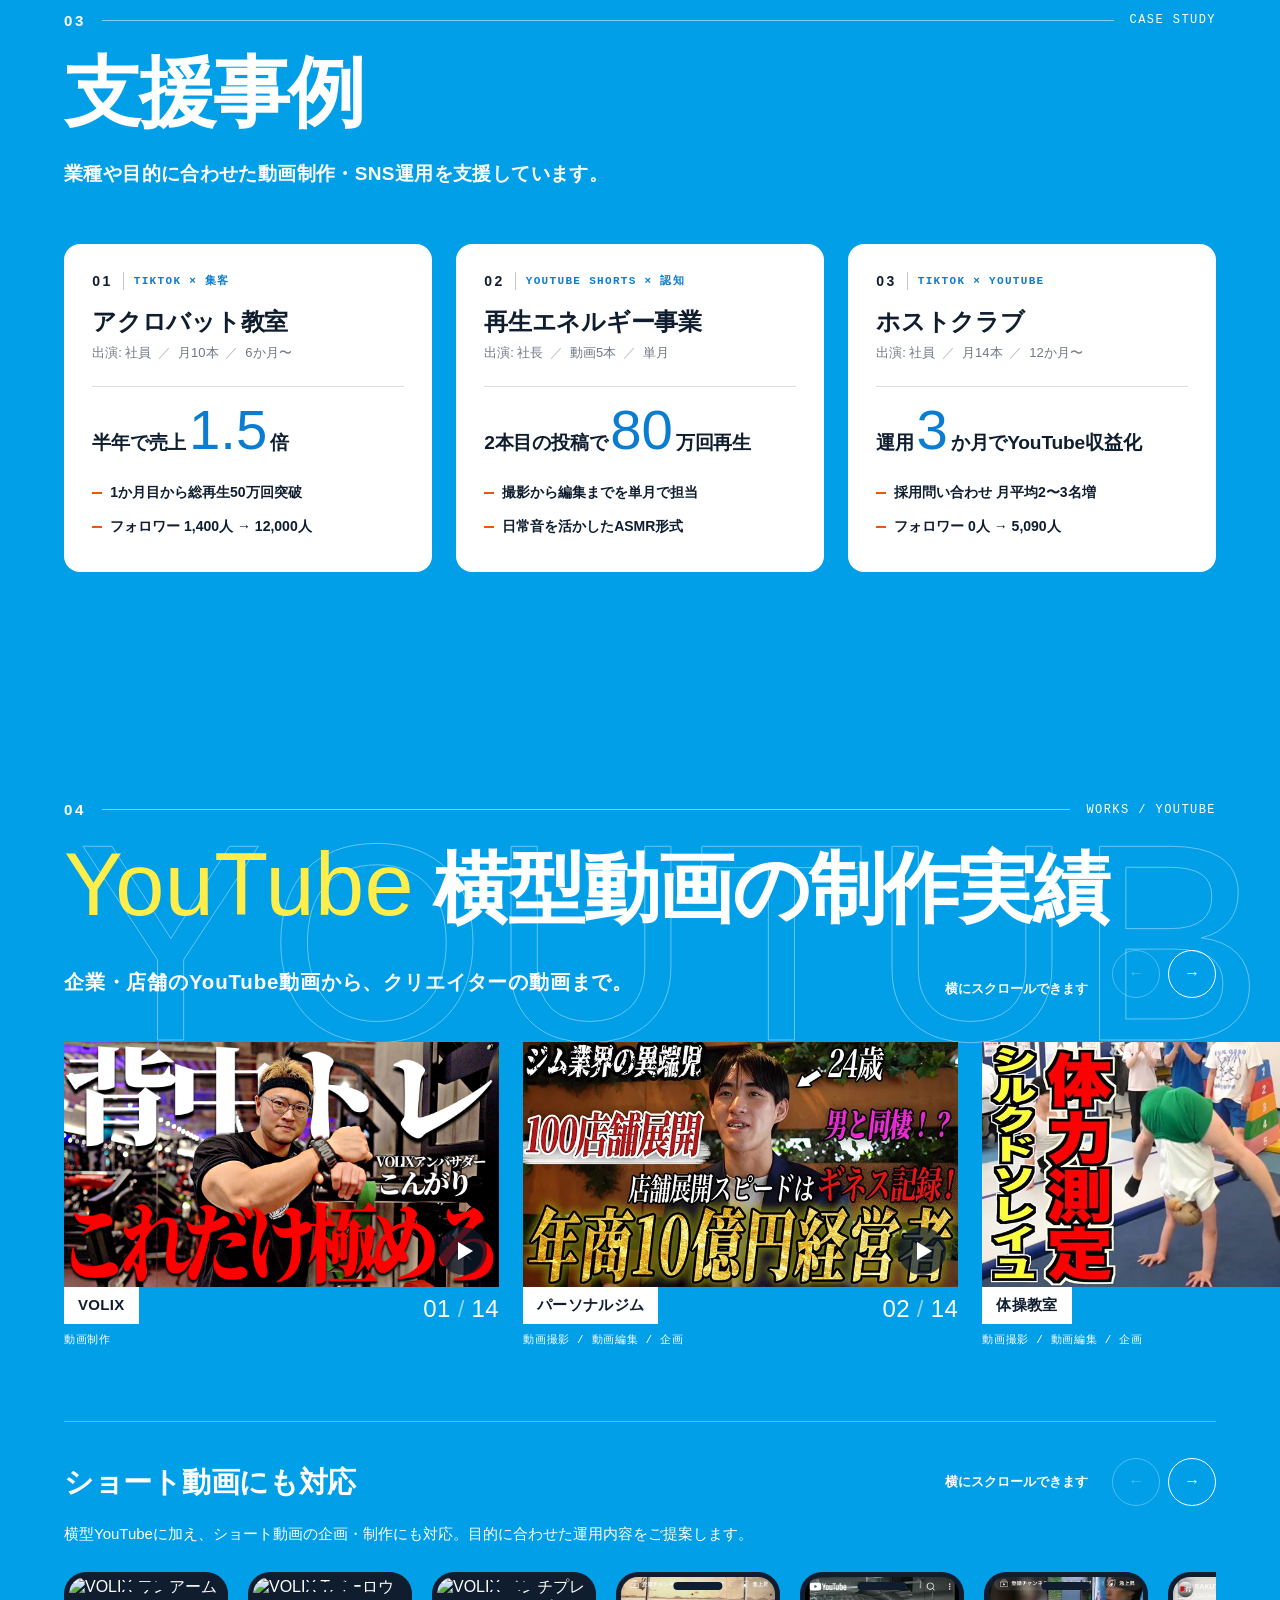
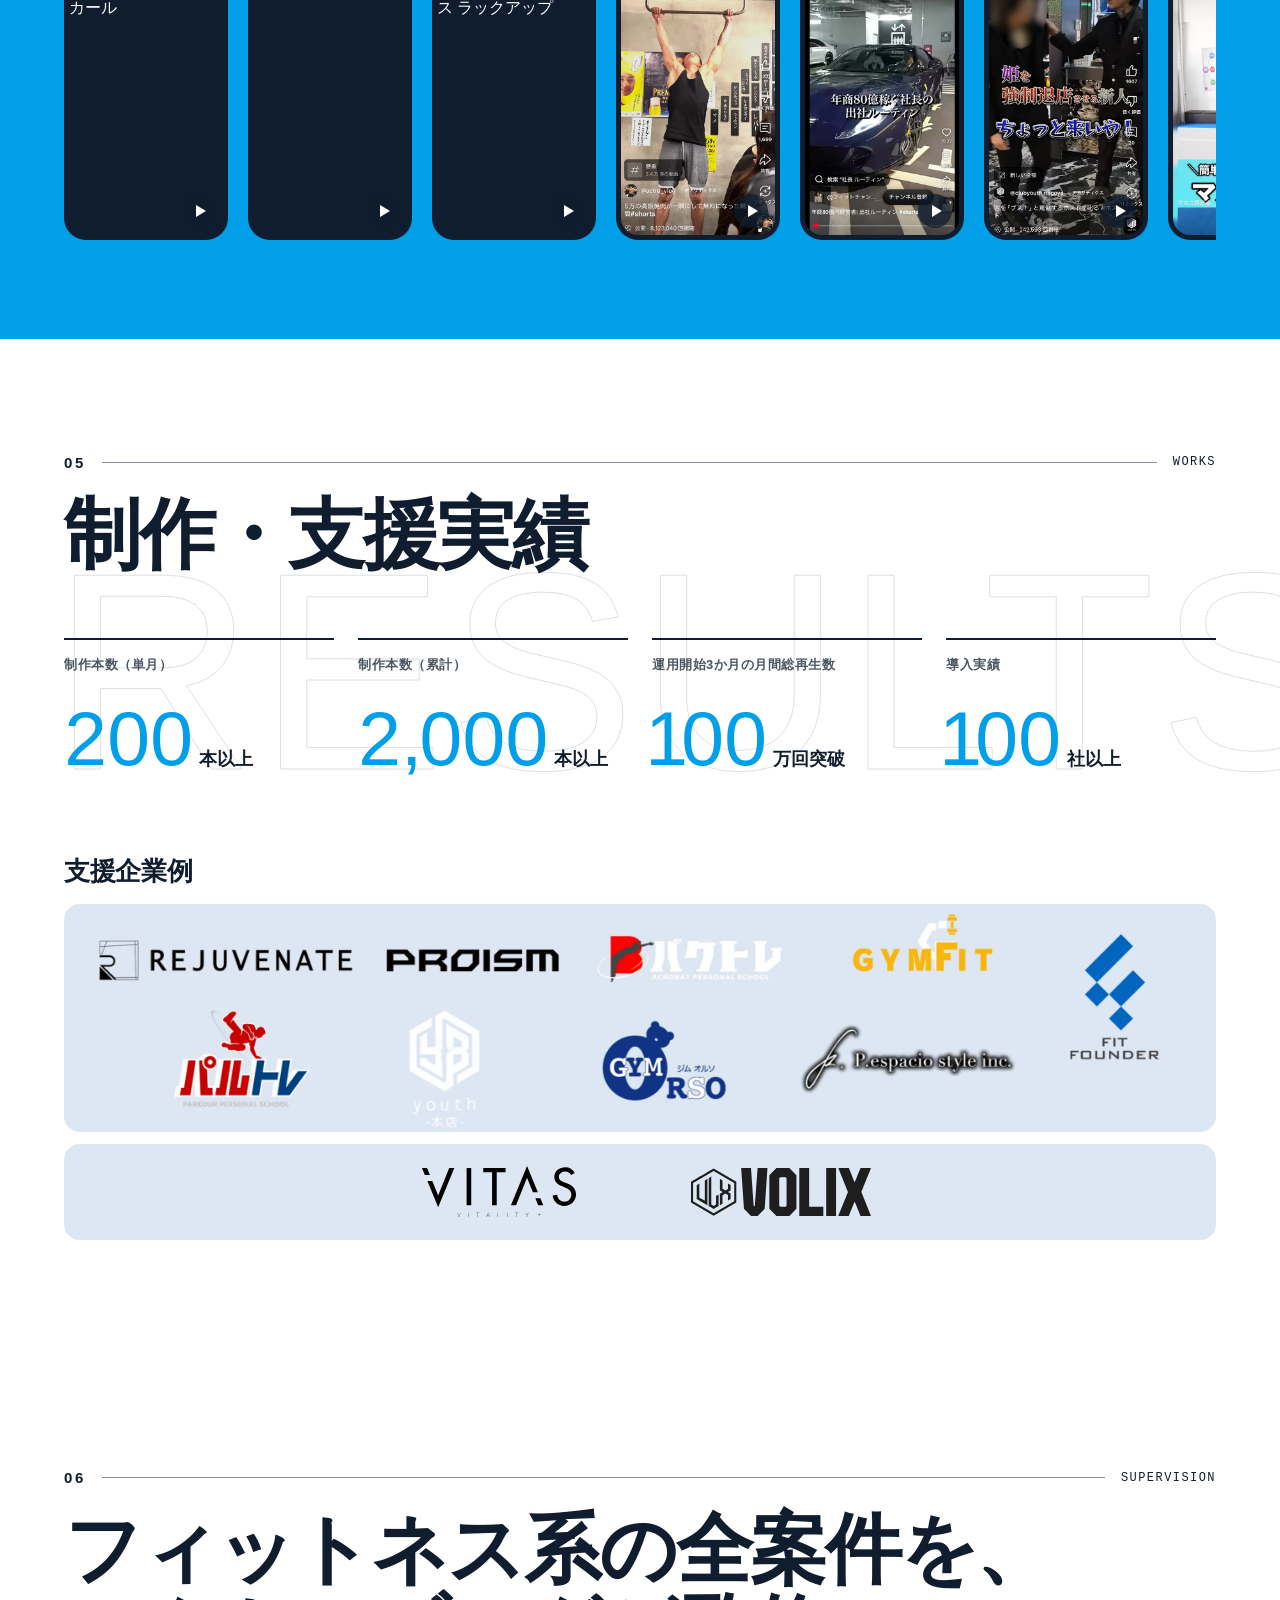
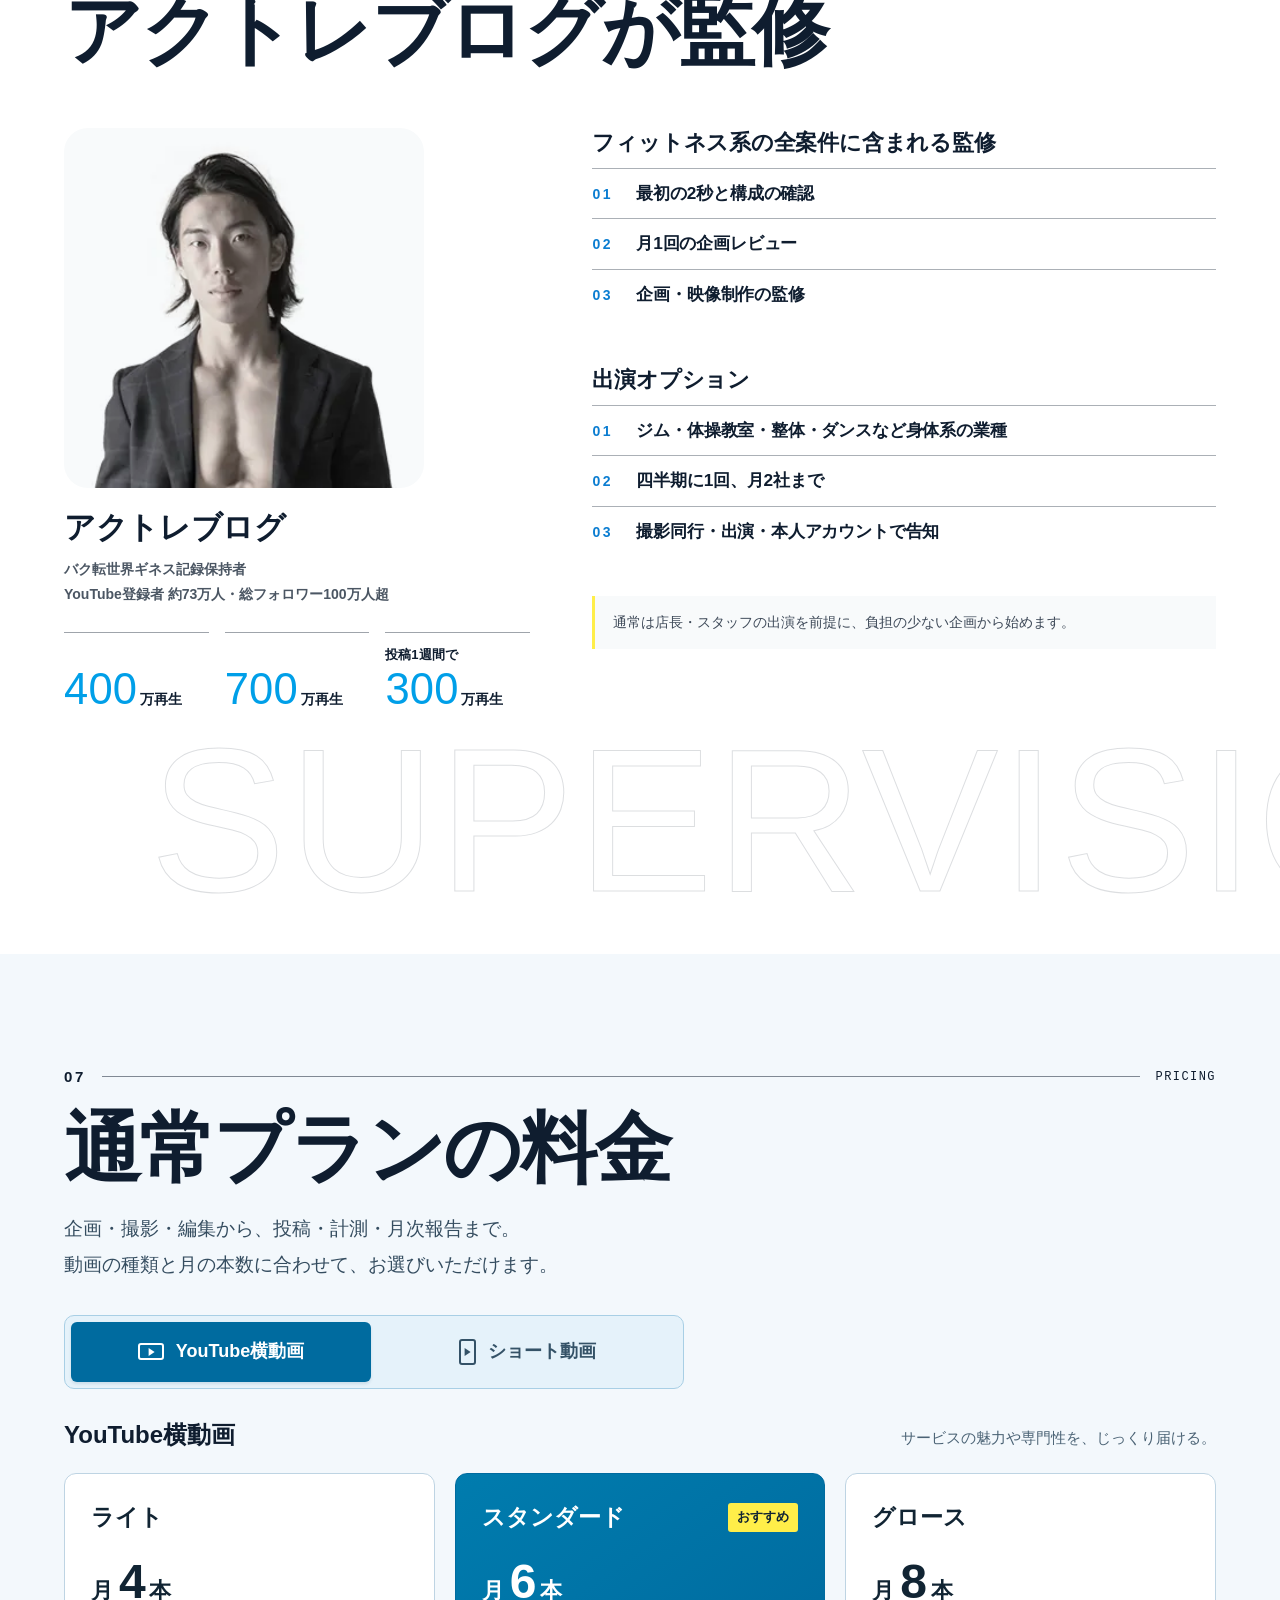
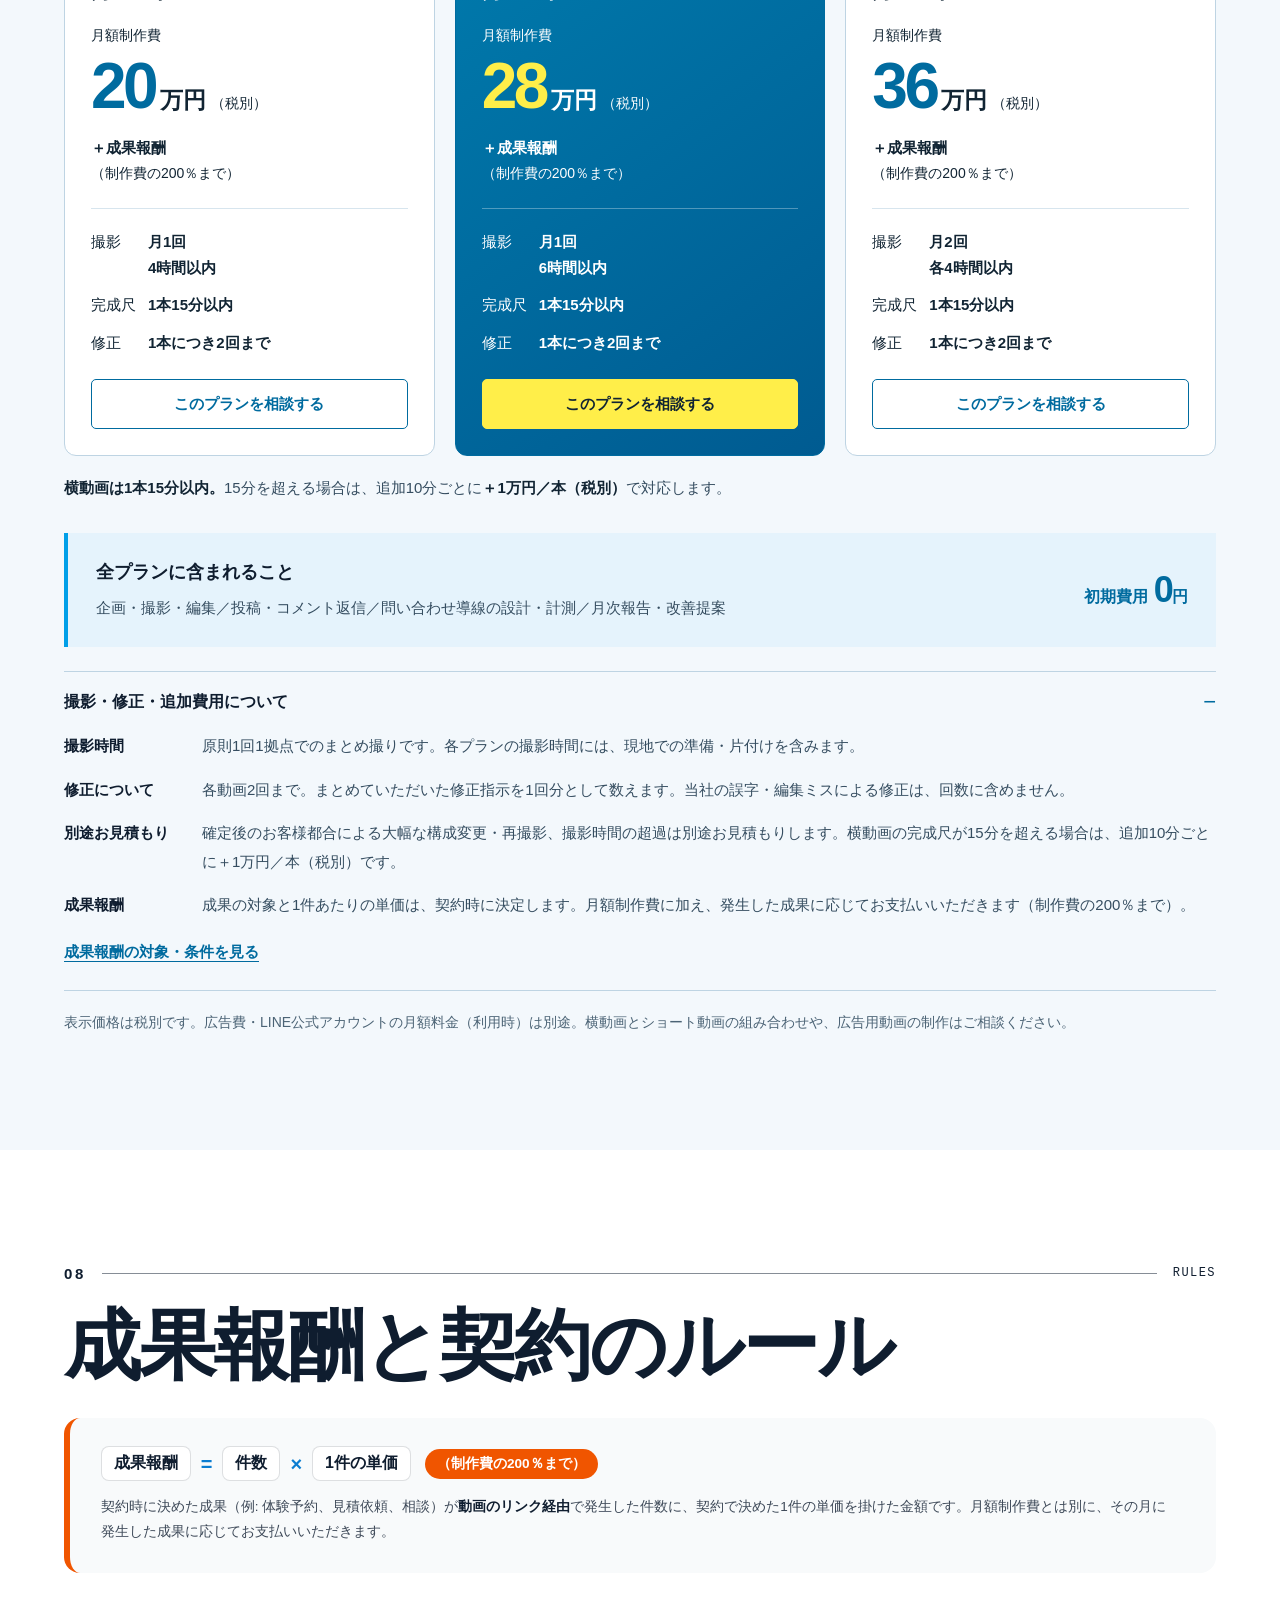
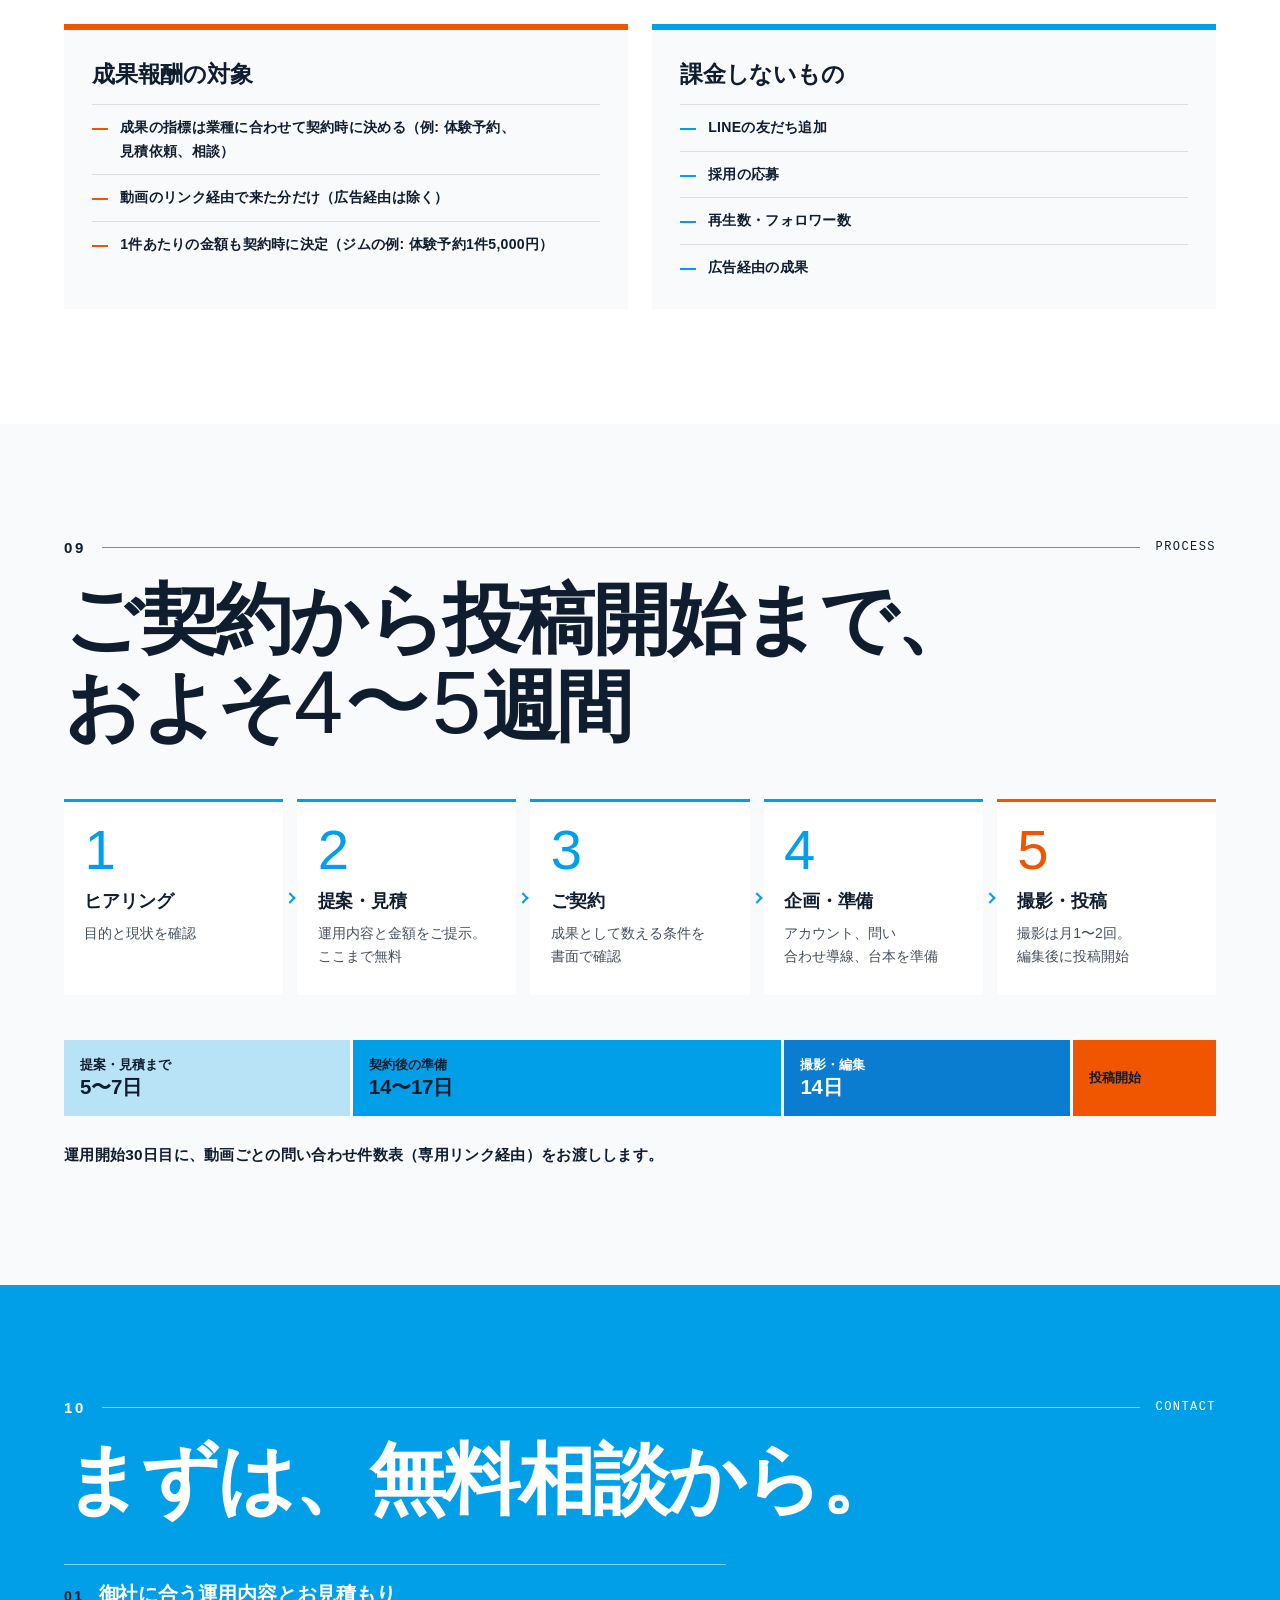
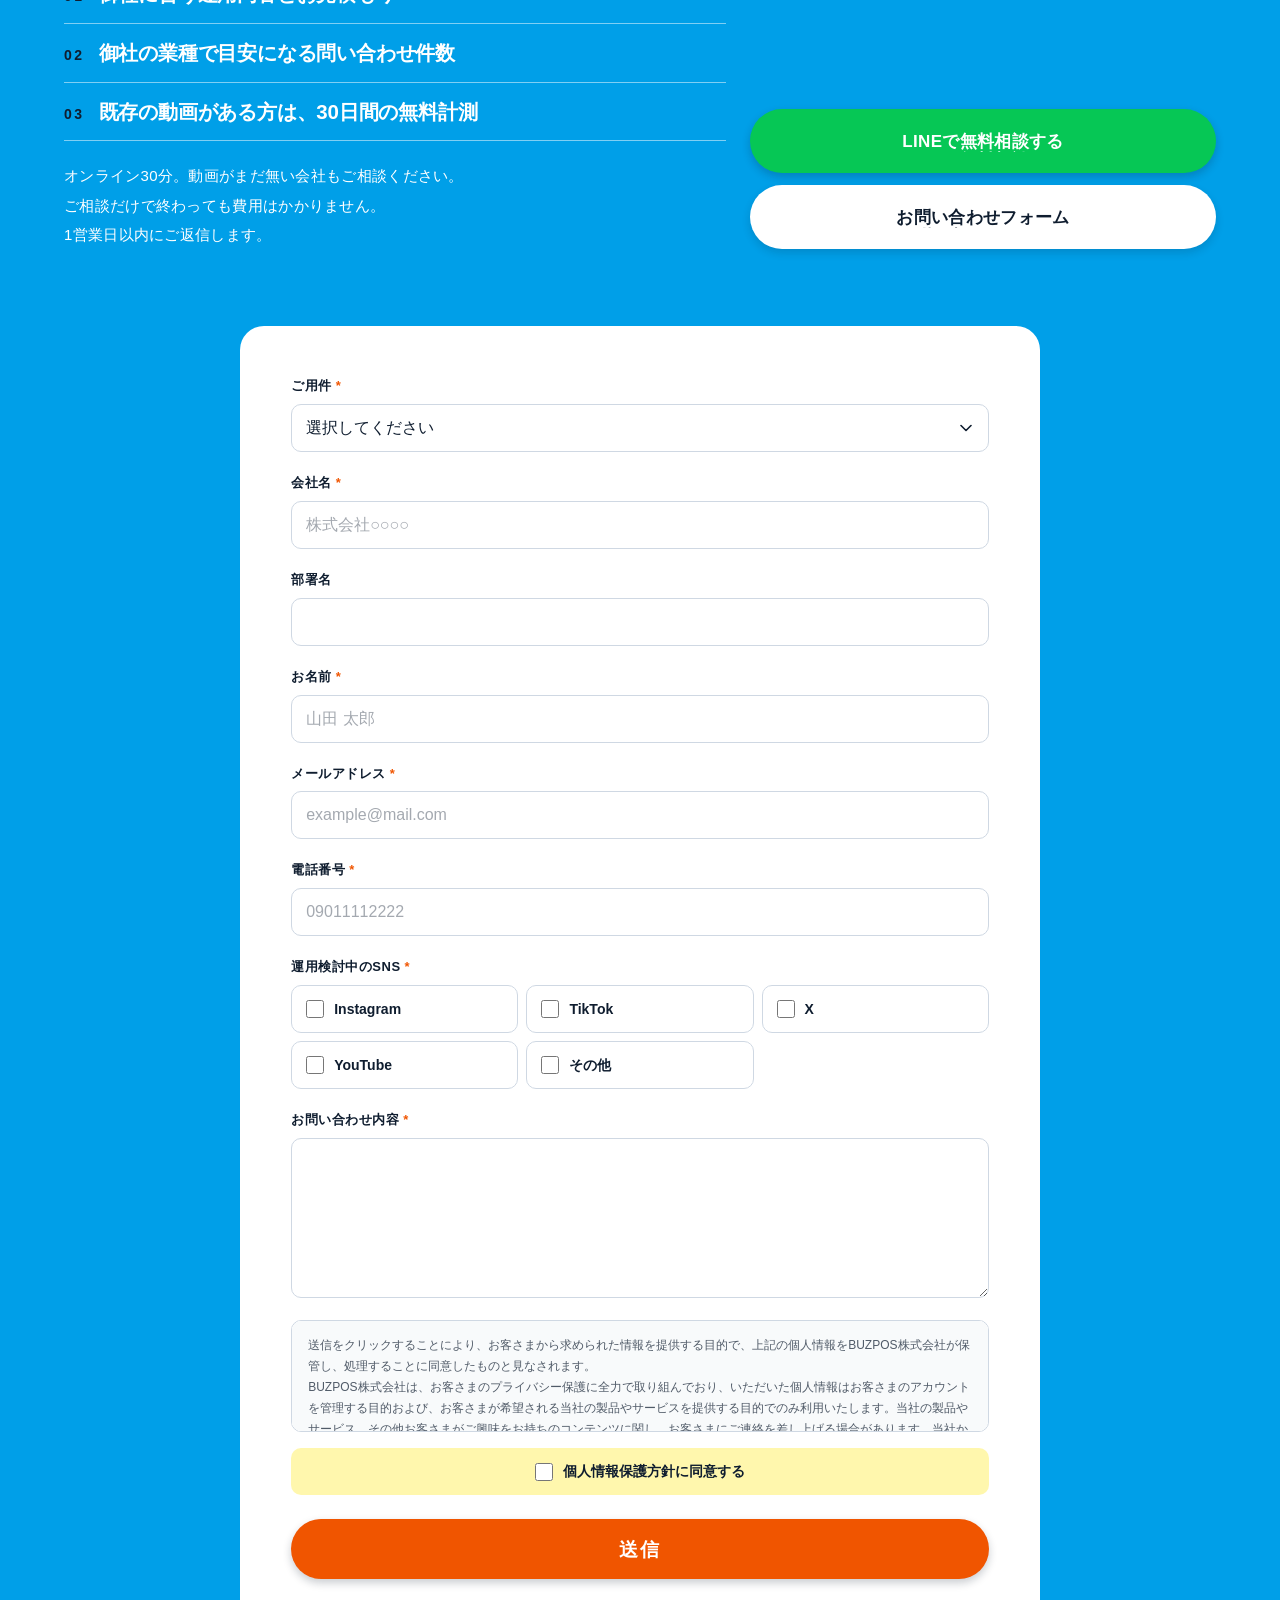
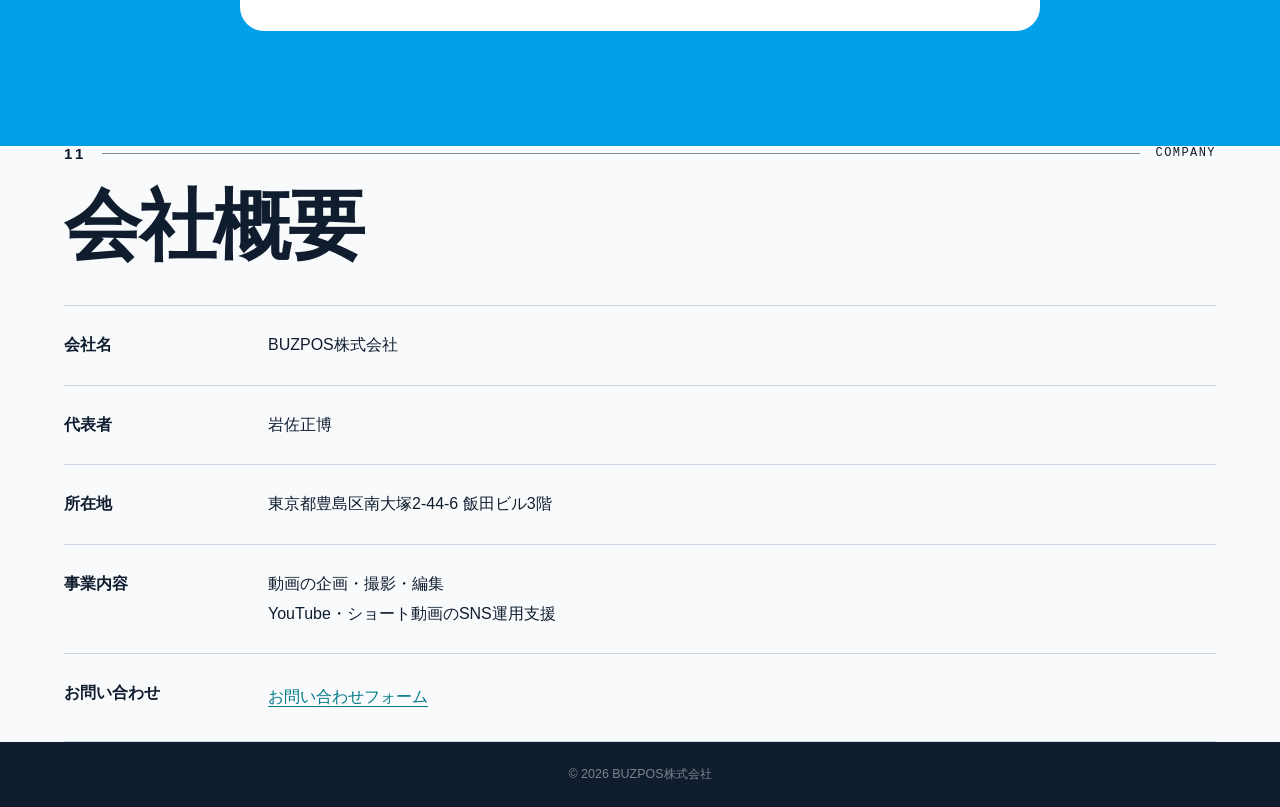
==== commit 971c04c1: "Restore floating social icons around the hero portrait" ====
--- a/index.html
+++ b/index.html
@@ -144,7 +144,7 @@
 @media(max-width:600px){.v2-company__list>div{grid-template-columns:1fr;gap:6px;padding:20px 0;}.v2-company__list{margin-top:28px;}}
 </style>
 
-<link href="sns_assets/css/studio.css?v=20261119-mascot2" rel="stylesheet"/><link href="https://fonts.googleapis.com/css2?family=Inter:wght@500;600;700;800&amp;display=swap" rel="stylesheet"/><script defer="" src="sns_assets/js/studio.js?v=20261119-comment1"></script>
+<link href="sns_assets/css/studio.css?v=20261119-social-orbit1" rel="stylesheet"/><link href="https://fonts.googleapis.com/css2?family=Inter:wght@500;600;700;800&amp;display=swap" rel="stylesheet"/><script defer="" src="sns_assets/js/studio.js?v=20261119-comment1"></script>
 <link href="sns_assets/css/value.css?v=20261118-value1" rel="stylesheet"/>
 <link href="sns_assets/css/plans.css?v=20261119-plans1" rel="stylesheet"/>
 <script defer="" src="sns_assets/js/plans.js?v=20261119-plans1"></script>
@@ -238,6 +238,11 @@
 <div aria-hidden="true" class="studio-art">
 <svg class="studio-orbit" fill="none" viewbox="0 0 640 740"><path class="orbit-track" d="M92 586C-39 425 115 129 343 74C557 22 641 228 494 437C409 558 249 670 99 676"></path></svg>
 <div class="portrait-reveal"><img alt="" class="studio-portrait" decoding="async" fetchpriority="high" height="1480" src="sns_assets/images/fv_img_person_20250710.webp" width="927"/></div>
+<svg class="studio-socials" viewBox="0 0 640 740" fill="none" focusable="false">
+  <g class="social-anchor social-anchor--youtube" transform="translate(133 188)"><g class="social-float"><image href="sns_assets/images/fv_img_youtube.webp" x="-56" y="-43.3125" width="112" height="86.625"/></g></g>
+  <g class="social-anchor social-anchor--tiktok" transform="translate(550 275)"><g class="social-float"><image href="sns_assets/images/fv_img_tiktok.webp" x="-32" y="-49.4257" width="64" height="98.8515"/></g></g>
+  <g class="social-anchor social-anchor--instagram" transform="translate(126 636)"><g class="social-float"><image href="sns_assets/images/fv_img_insta.webp" x="-45" y="-43.5669" width="90" height="87.1338"/></g></g>
+</svg>
 <div class="art-corner art-corner-top"></div>
 <div class="art-corner art-corner-bottom"></div>
 </div>
--- a/sns_assets/css/studio.css
+++ b/sns_assets/css/studio.css
@@ -39,8 +39,15 @@
 .studio-line:hover{gap:22px}
 .studio-line span{font-size:23px}
 .studio-art{position:absolute;right:0;bottom:0;width:49%;height:100%;z-index:1;pointer-events:none}
-.studio-orbit{position:absolute;right:-2%;top:calc(var(--price-height) - 12px);width:104%;height:calc(100% - var(--price-height) + 60px);overflow:visible;transform:translate(calc(var(--px) * -.65),calc(var(--py) * -.65))}
+.studio-orbit,.studio-socials{position:absolute;right:-2%;top:calc(var(--price-height) - 12px);width:104%;height:calc(100% - var(--price-height) + 60px);overflow:visible;transform:translate(calc(var(--px) * -.65),calc(var(--py) * -.65))}
 .orbit-track{stroke:var(--brand-yellow);stroke-width:4;stroke-linecap:round;stroke-dasharray:1730;stroke-dashoffset:0}
+.studio-socials{z-index:2;pointer-events:none}
+.social-float{transform-box:fill-box;transform-origin:center;animation:studio-social-float var(--float-duration,6s) ease-in-out var(--float-delay,0s) infinite alternate;filter:drop-shadow(0 7px 6px #004f7e26)}
+.social-anchor--youtube{--float-duration:5.6s;--float-delay:-1.3s}
+.social-anchor--tiktok{--float-duration:6.8s;--float-delay:-4.2s}
+.social-anchor--instagram{--float-duration:6.2s;--float-delay:-2.6s}
+.is-background-paused .social-float{animation-play-state:paused}
+@keyframes studio-social-float{from{transform:translate(-3px,7px) rotate(-3deg)}to{transform:translate(4px,-9px) rotate(4deg)}}
 .portrait-reveal{position:absolute;right:11%;bottom:-102px;height:calc(100% - var(--price-height) + 86px);width:auto;aspect-ratio:927/1480;transform:translate(var(--px),var(--py));will-change:transform;overflow:hidden}
 .studio-portrait{display:block;height:100%;width:100%;object-fit:contain;object-position:center bottom}
 .art-corner{position:absolute;width:24px;height:24px;border:1px solid #ffffff70}
@@ -104,7 +111,7 @@
 @keyframes studio-underline{from{stroke-dashoffset:330}to{stroke-dashoffset:0}}
 @media(min-width:1700px){.studio-art{right:8px;width:47%}.studio-copy{top:calc(var(--price-height) + 24px)}.studio-proof{width:680px}.studio-signature{right:100px}}
 @media(min-width:1080px) and (max-width:1250px){.studio-stage{--gutter:42px}.studio-copy{top:calc(var(--price-height) + 24px)}.studio-category{font-size:20px}.studio-actions{gap:26px;margin-top:24px}.studio-primary{min-width:260px;font-size:18px;padding-left:24px}.studio-proof{width:540px;gap:24px}.proof-value{font-size:30px}.studio-signature{right:35px;bottom:90px;min-width:200px;padding:14px 18px}.signature-name{font-size:20px}.studio-nav{gap:28px}}
-@media(prefers-reduced-motion:reduce){.is-entering *,.is-entering *::before,.is-entering *::after{animation:none!important}.studio-orbit,.portrait-reveal{transform:none!important}:is(.studio-header,.studio-hero) a,.button-disc{transition:none!important}.studio-reveal{display:none}.reel-strip{animation:none!important}.reel-lane-two .reel-strip{transform:translateX(-400px)}.reel-lane-three .reel-strip{transform:translateX(-180px)}}
+@media(prefers-reduced-motion:reduce){.is-entering *,.is-entering *::before,.is-entering *::after{animation:none!important}.studio-orbit,.studio-socials,.portrait-reveal{transform:none!important}:is(.studio-header,.studio-hero) a,.button-disc{transition:none!important}.studio-reveal{display:none}.reel-strip,.social-float{animation:none!important}.reel-lane-two .reel-strip{transform:translateX(-400px)}.reel-lane-three .reel-strip{transform:translateX(-180px)}}
 
 /* Position the comment within the existing hero headline area. */
 @media(min-width:1080px){
@@ -133,7 +140,7 @@
   .studio-line{height:72px;font-size:17px;gap:8px}
   .studio-line:hover{gap:10px}
   .portrait-reveal{height:min(calc(100% - var(--price-height) - 38px),64vw);bottom:12px;mask-image:linear-gradient(#000 0%,#000 calc(100% - 36px),transparent 100%)}
-  .studio-orbit{top:calc(var(--price-height) - 68px)}
+  .studio-orbit,.studio-socials{top:calc(var(--price-height) - 68px)}
   .studio-signature{min-width:206px;right:var(--gutter);bottom:184px;padding:14px 18px}
   .signature-name{font-size:20px}
   .studio-proof{position:relative;left:auto;bottom:auto;flex:0 0 auto;width:min(380px,calc(50vw - 24px));display:grid;grid-template-columns:repeat(2,minmax(0,1fr));gap:8px 24px;margin:28px 0 0}
@@ -177,7 +184,10 @@
   #studio-title{grid-column:1;grid-row:3;z-index:3;font-size:clamp(42px,13vw,70px);line-height:1.16;letter-spacing:-.075em}
   .studio-art{position:relative;grid-column:1;grid-row:4;width:100%;height:clamp(238px,64vw,330px);right:auto;bottom:auto;margin-top:12px;overflow:clip}
   .portrait-reveal{right:0;bottom:0;height:100%;max-width:none;transform:none;mask-image:none}
-  .studio-orbit{width:76%;height:116%;right:-13%;top:-2%;transform:none}
+  .studio-orbit,.studio-socials{width:76%;height:116%;right:-13%;top:-2%;transform:none}
+  .social-anchor--youtube{transform:translate(122px,116px)}
+  .social-anchor--tiktok{transform:translate(470px,185px)}
+  .social-anchor--instagram{transform:translate(65px,265px)}
   .orbit-track{stroke-width:3}
   .art-corner{display:none}
   .studio-signature{position:relative;grid-column:1;grid-row:4;align-self:end;justify-self:start;right:auto;bottom:auto;min-width:0;max-width:47%;margin:0 0 18px;padding:11px 10px}
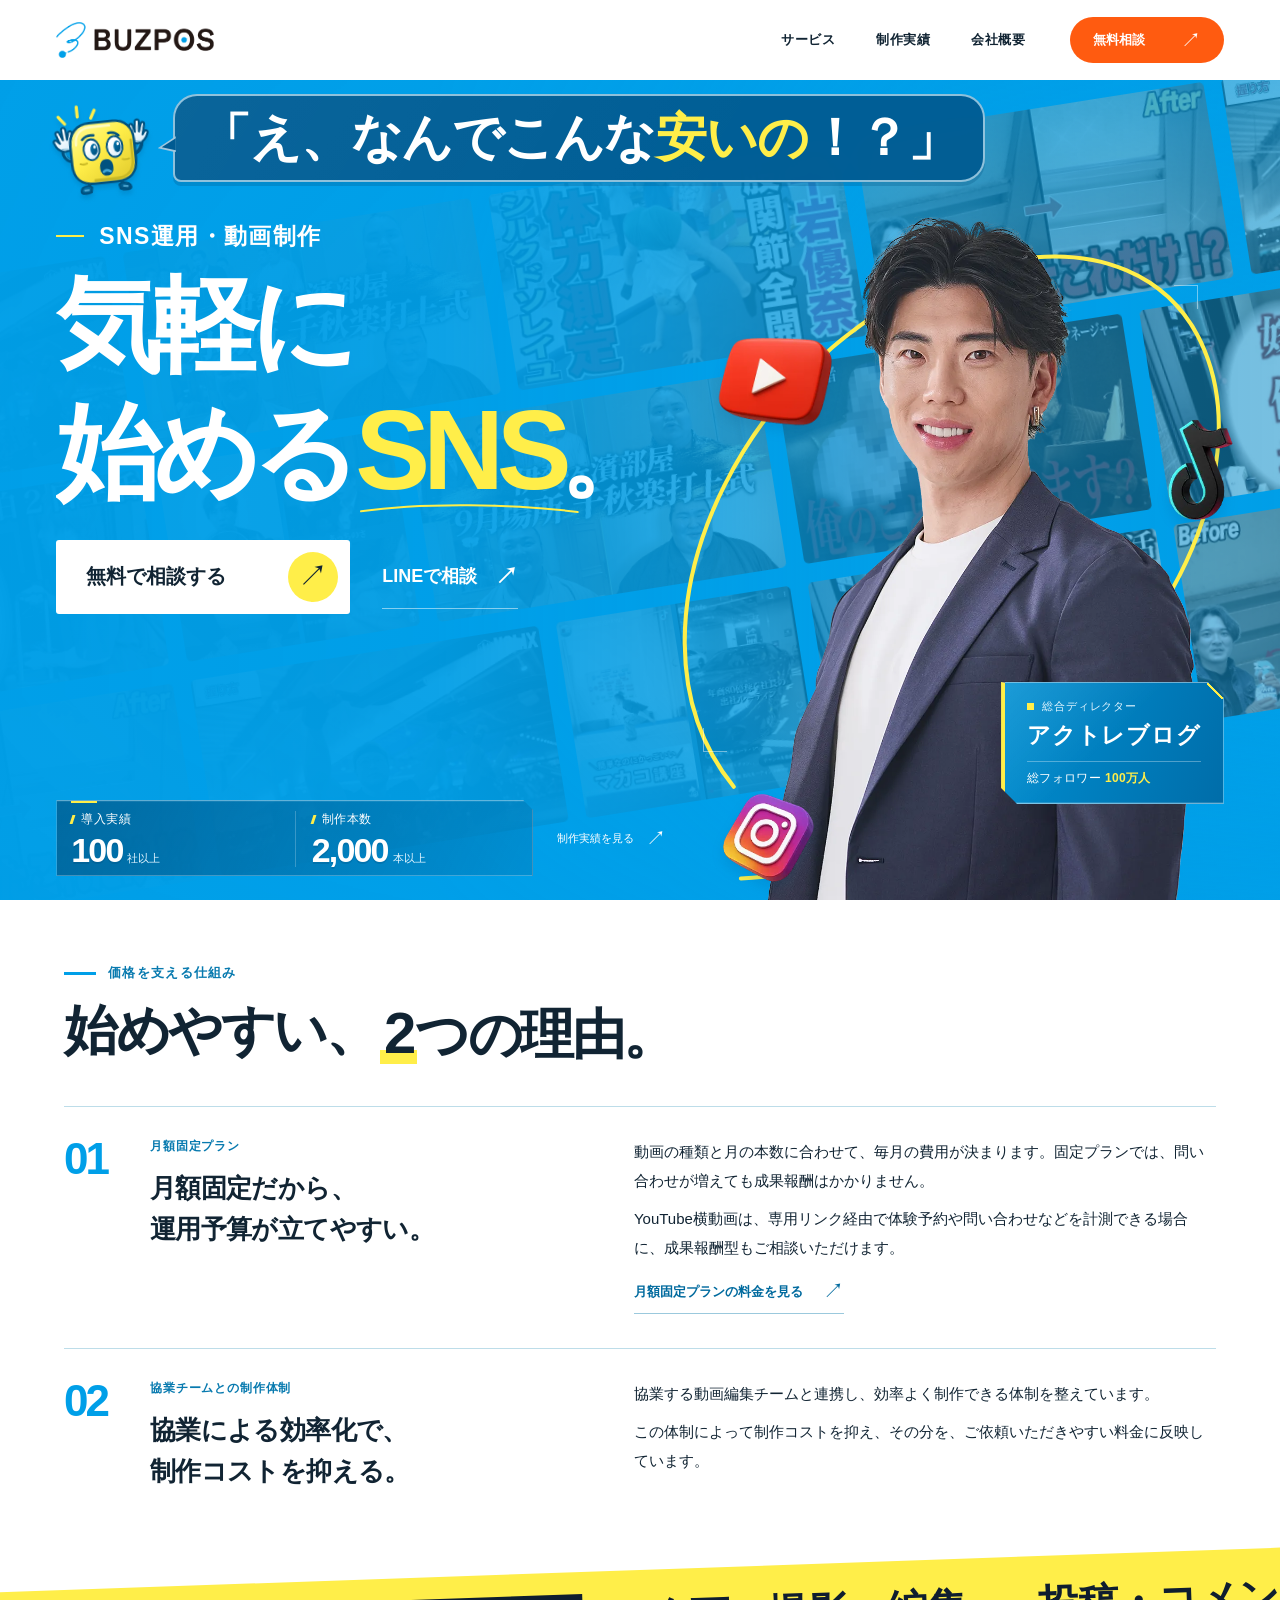
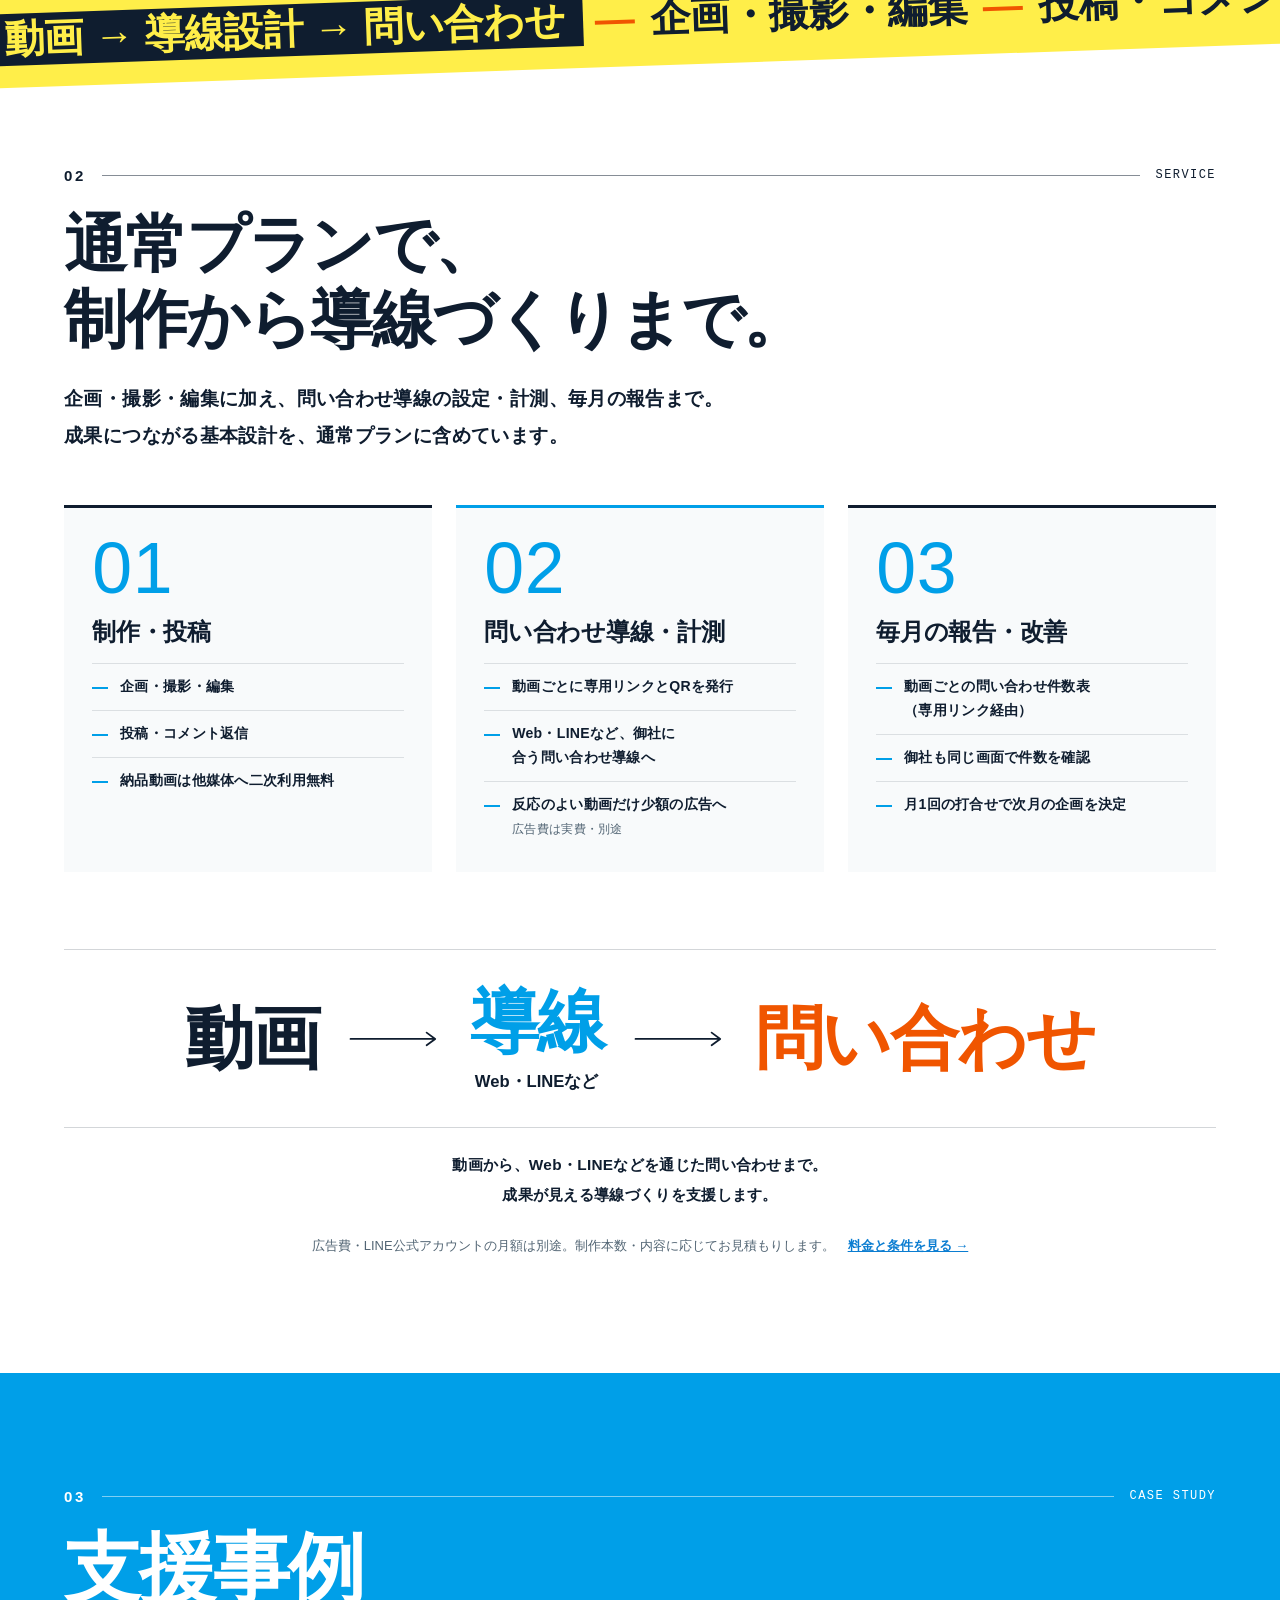
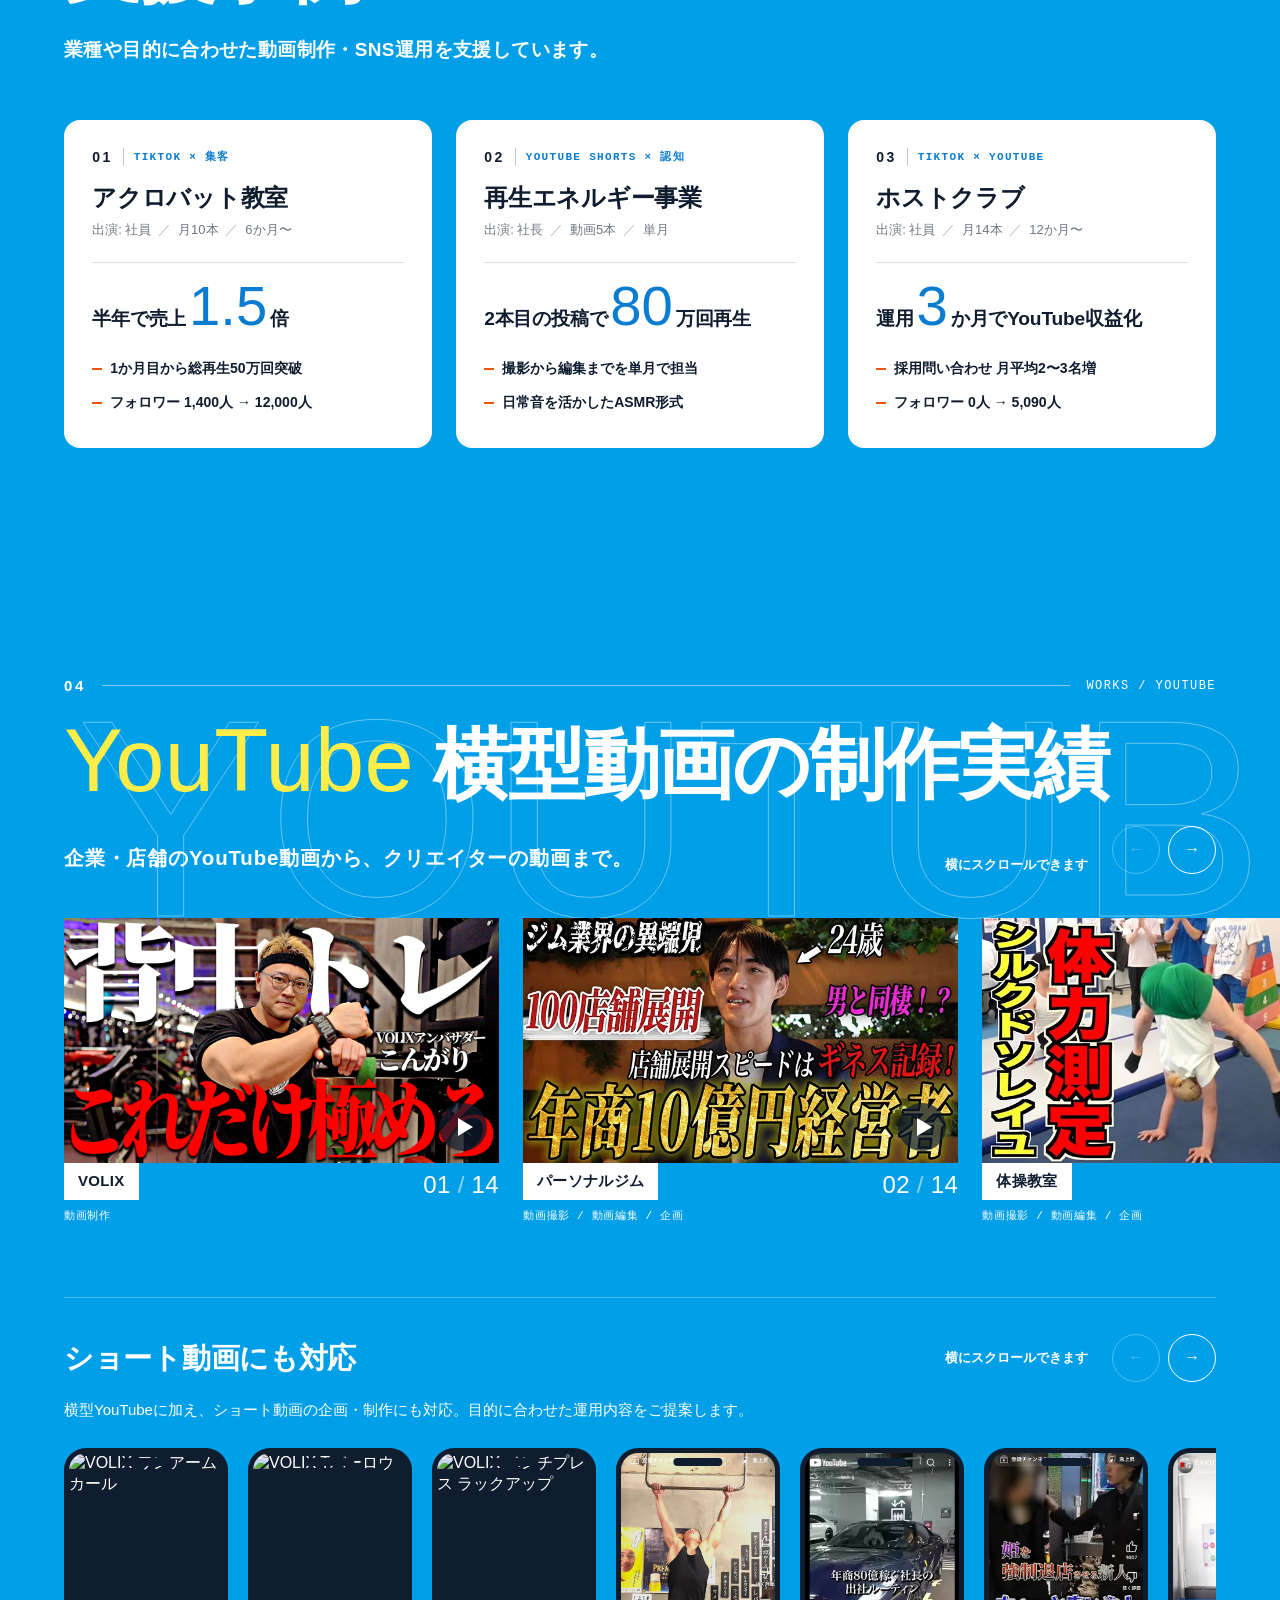
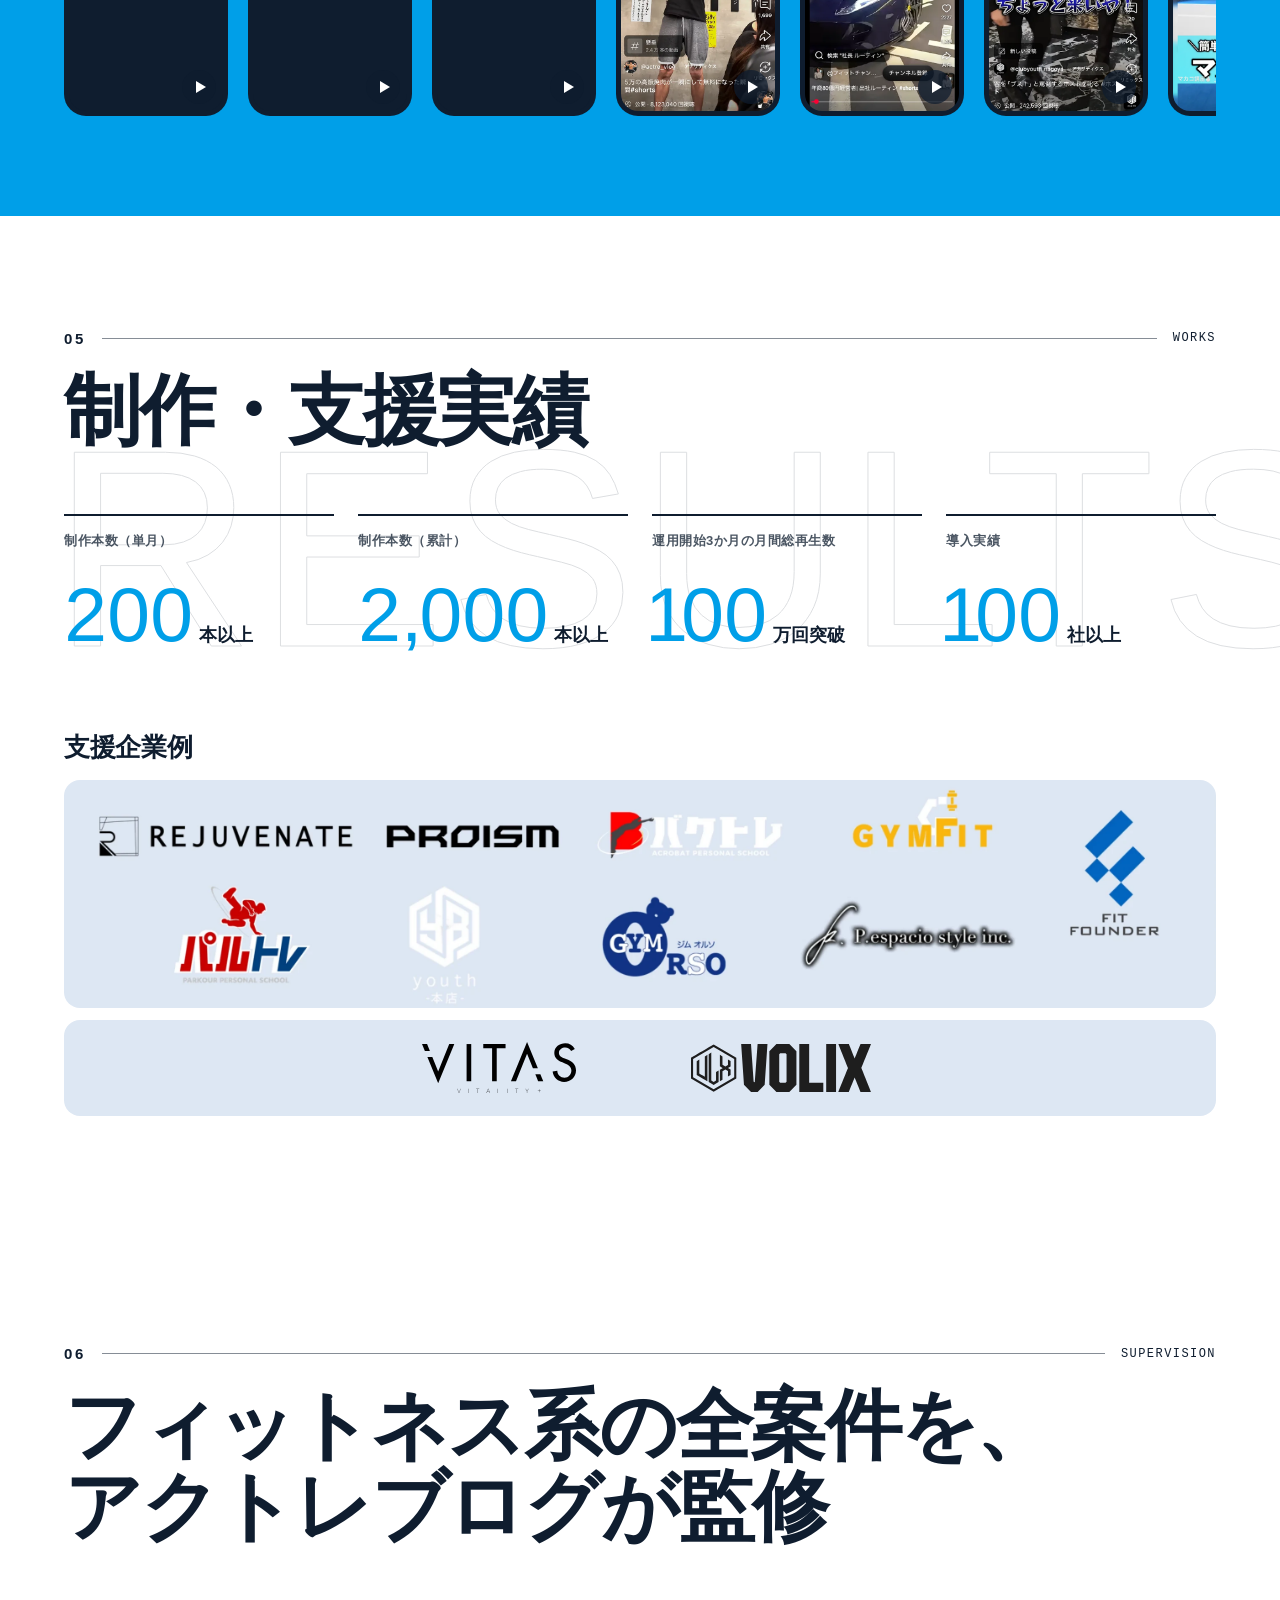
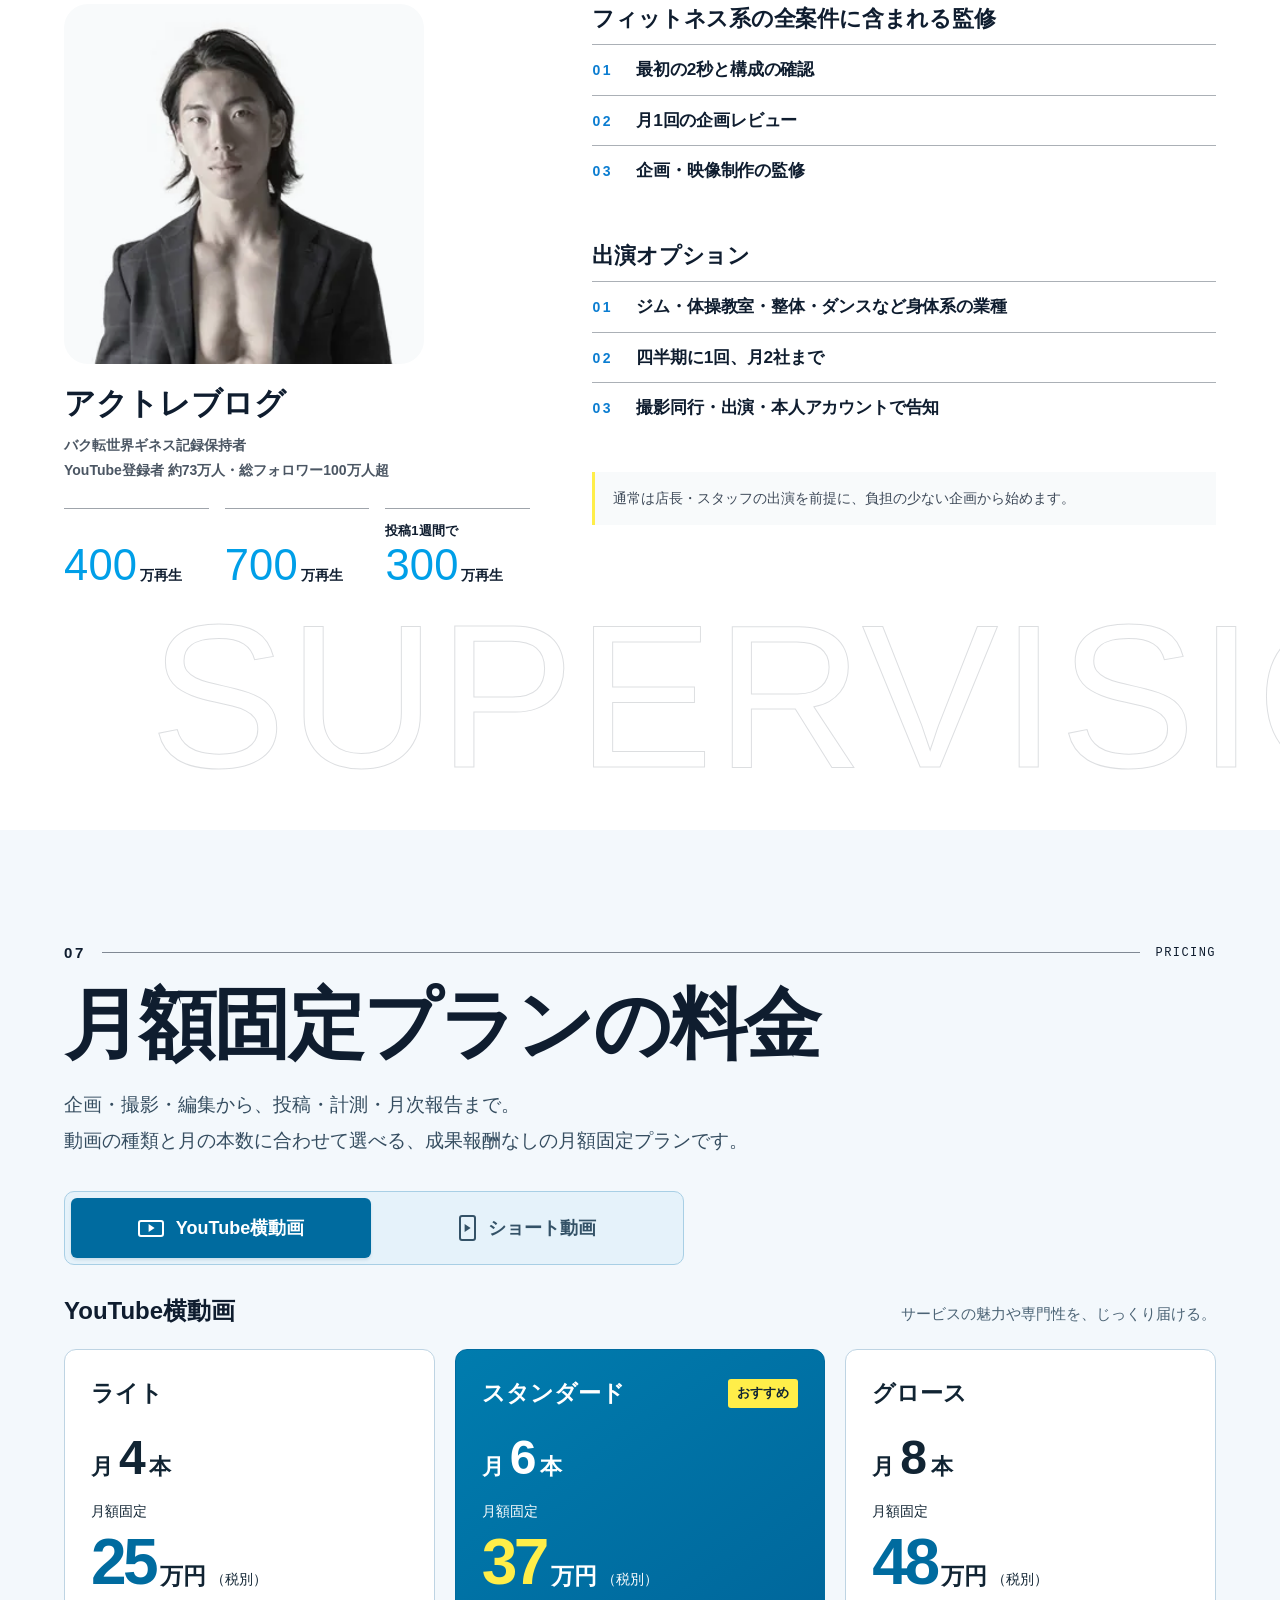
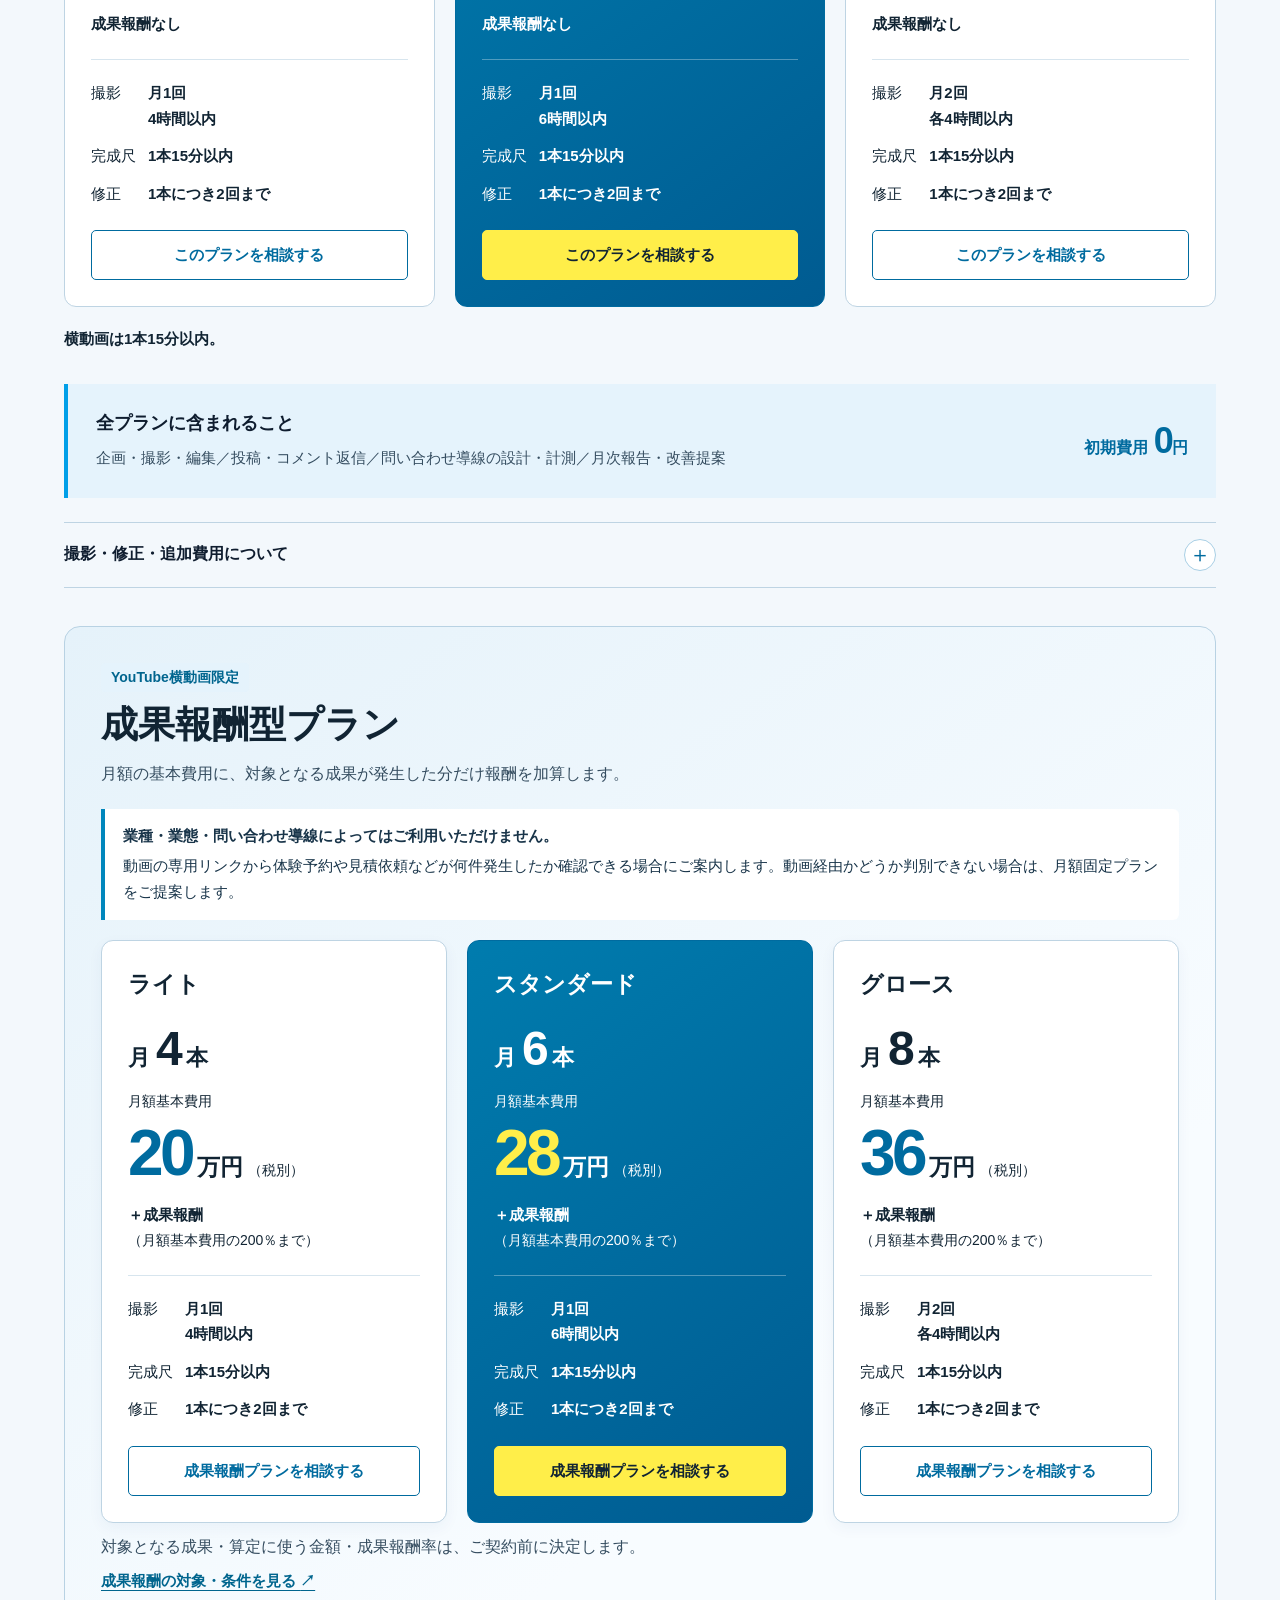
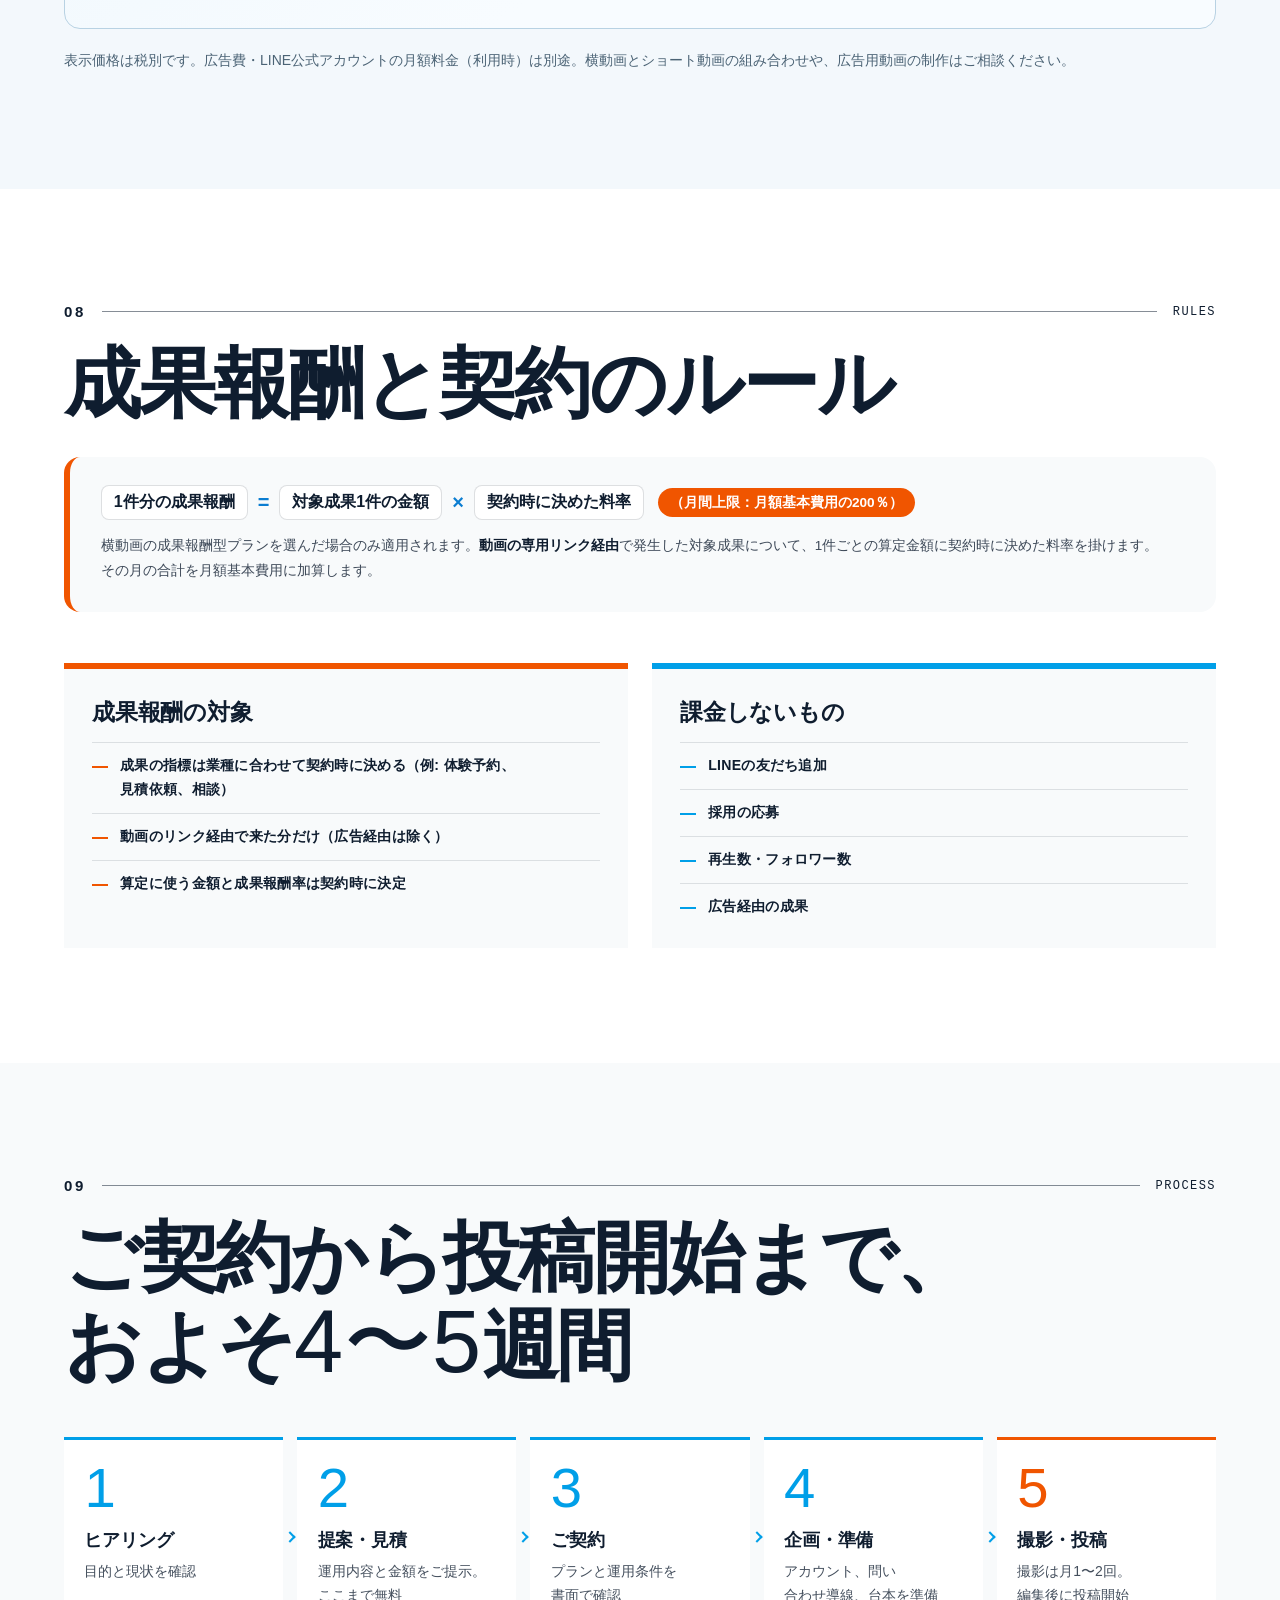
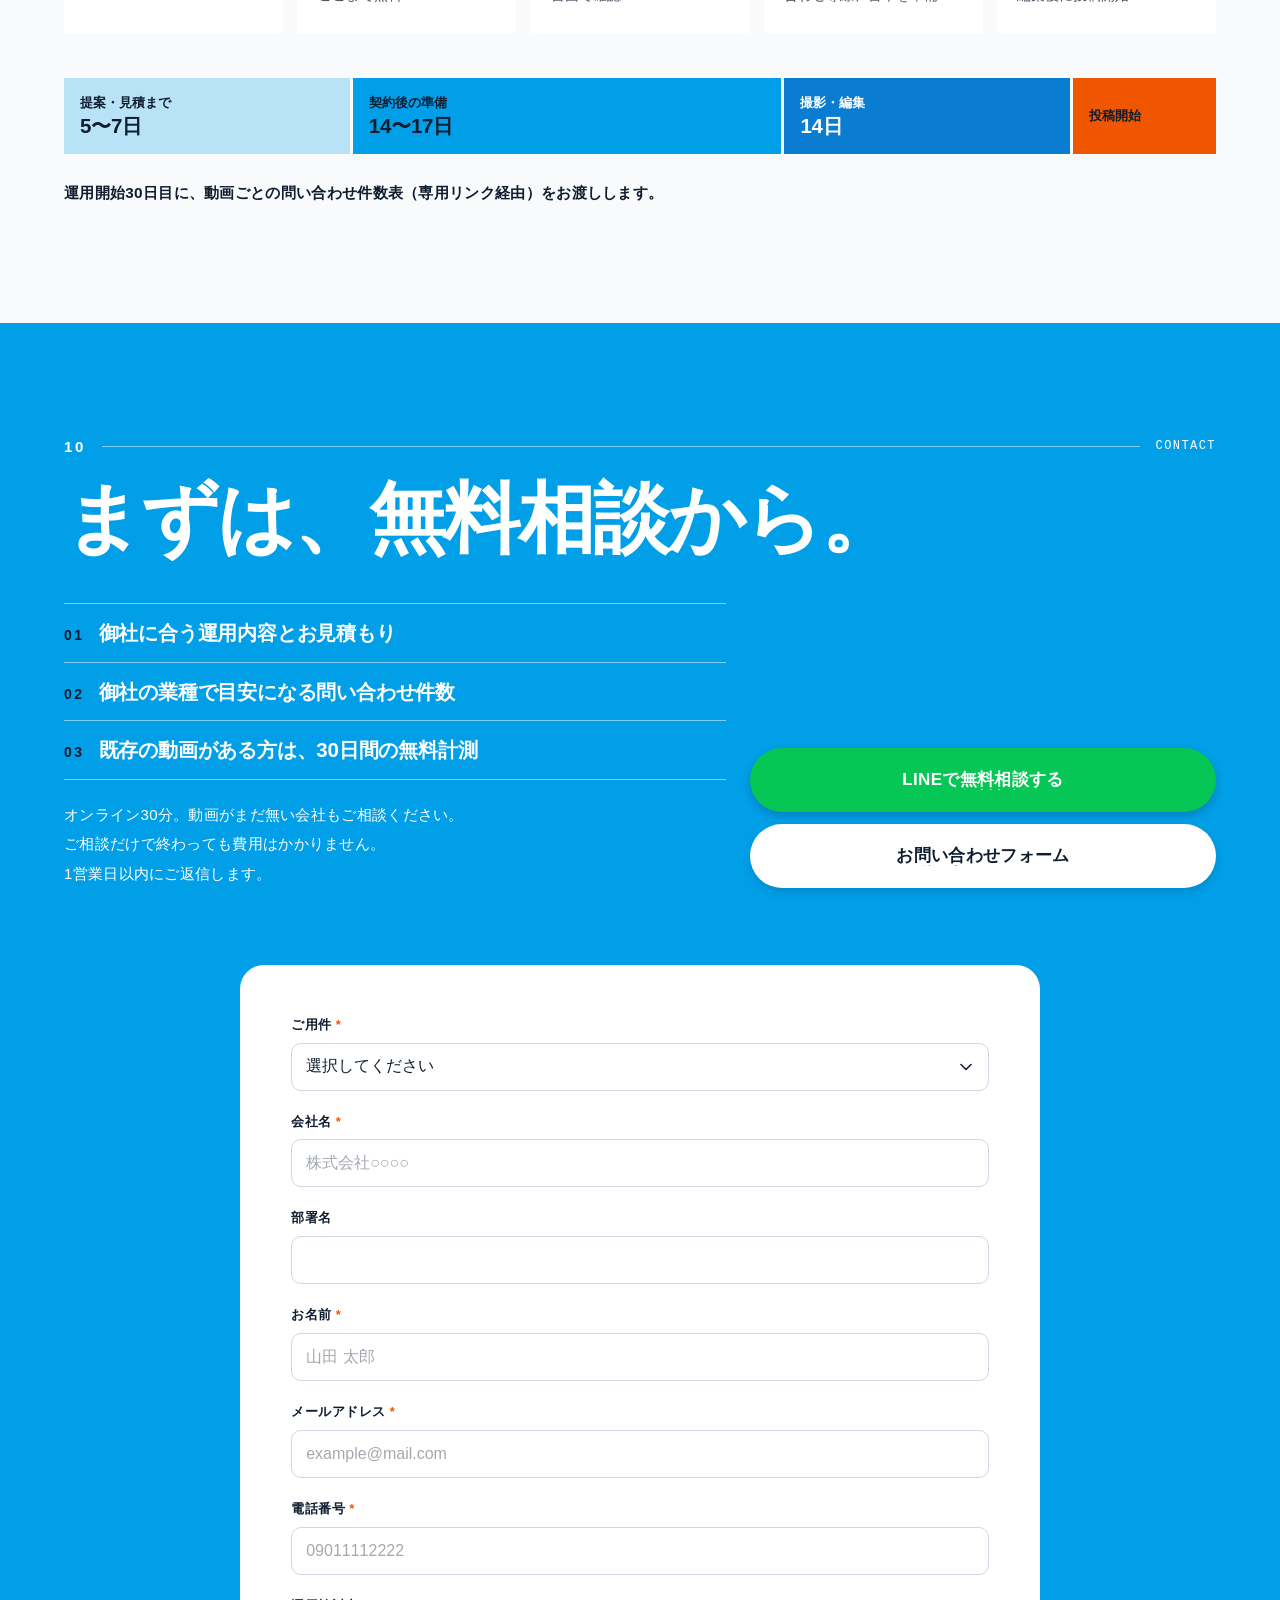
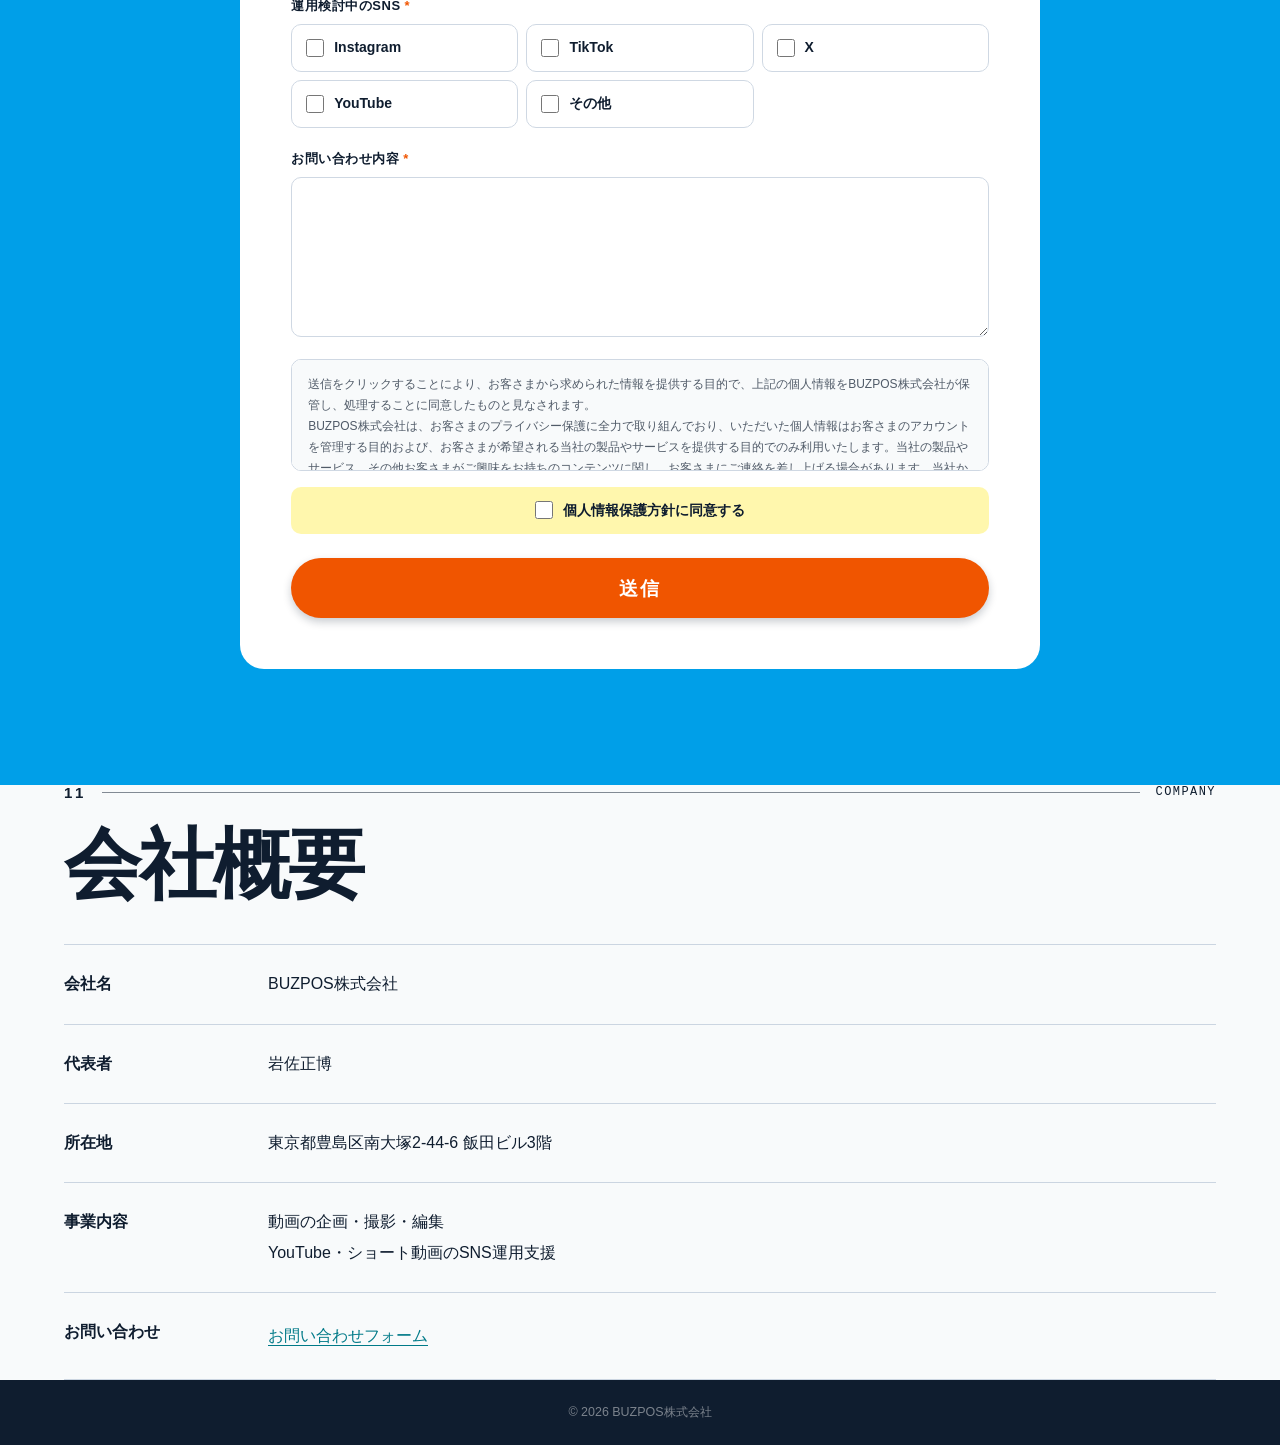
==== commit 2e24f025: "Update fixed monthly pricing and separate outcome plans" ====
--- a/index.html
+++ b/index.html
@@ -25,10 +25,10 @@
 })(document.documentElement);
 </script>
 <title>BUZPOS｜気軽に始めるSNS。SNS運用・動画制作</title>
-<meta content="YouTube横動画は月4・6・8本、ショート動画は月8・12・16本。月額20万円（税別）〜＋成果報酬（制作費の200％まで）。企画・撮影・編集から投稿・計測・月次報告まで対応します。" name="description"/>
+<meta content="YouTube横動画は月額固定25万円（税別）から、ショート動画は月額固定20万円（税別）から。企画・撮影・編集から投稿・計測・月次報告まで。YouTube横動画は成果報酬型もご相談いただけます。" name="description"/>
 <meta content="BUZPOS,バズポス,SNS運用代行,YouTube,横型動画,ショート動画,動画制作,LINE" name="keywords"/>
 <meta content="BUZPOS｜気軽に始めるSNS。SNS運用・動画制作" property="og:title"/>
-<meta content="YouTube横動画は月4・6・8本、ショート動画は月8・12・16本。月額20万円（税別）〜＋成果報酬（制作費の200％まで）。企画・撮影・編集から投稿・計測・月次報告まで対応します。" property="og:description"/>
+<meta content="YouTube横動画は月額固定25万円（税別）から、ショート動画は月額固定20万円（税別）から。企画・撮影・編集から投稿・計測・月次報告まで。YouTube横動画は成果報酬型もご相談いただけます。" property="og:description"/>
 <meta content="https://buzpos.co.jp/" property="og:url"/>
 <meta content="website" property="og:type"/>
 <meta content="https://buzpos.co.jp/sns_assets/images/og_img_v2.png" property="og:image"/>
@@ -146,7 +146,7 @@
 
 <link href="sns_assets/css/studio.css?v=20261119-social-orbit1" rel="stylesheet"/><link href="https://fonts.googleapis.com/css2?family=Inter:wght@500;600;700;800&amp;display=swap" rel="stylesheet"/><script defer="" src="sns_assets/js/studio.js?v=20261119-comment1"></script>
 <link href="sns_assets/css/value.css?v=20261118-value1" rel="stylesheet"/>
-<link href="sns_assets/css/plans.css?v=20261119-plans1" rel="stylesheet"/>
+<link href="sns_assets/css/plans.css?v=20261123-fixed2" rel="stylesheet"/>
 <script defer="" src="sns_assets/js/plans.js?v=20261119-plans1"></script>
 </head>
 <body>
@@ -265,24 +265,19 @@
   <div class="value-wrap">
     <header class="value-heading">
       <p class="value-eyebrow"><span aria-hidden="true"></span>価格を支える仕組み</p>
-      <h2 id="value-title"><span>安くできる、</span><span><em>2</em>つの理由。</span></h2>
+      <h2 id="value-title"><span>始めやすい、</span><span><em>2</em>つの理由。</span></h2>
     </header>
     <div class="value-reasons">
       <article class="value-reason" aria-labelledby="value-performance-title">
         <span class="value-number" aria-hidden="true">01</span>
         <div class="value-reason-heading">
-          <p class="value-label">成果報酬型プラン</p>
-          <h3 id="value-performance-title">成果に自信があるから、<br class="value-break"/>固定費を抑えられる。</h3>
+          <p class="value-label">月額固定プラン</p>
+          <h3 id="value-performance-title">月額固定だから、<br class="value-break"/>運用予算が立てやすい。</h3>
         </div>
         <div class="value-description">
-          <p>制作に必要な基本費用を抑え、報酬の一部を成果に連動させています。</p>
-          <p><strong>成果が出たときには、その成果に見合う対価をしっかりいただく。</strong>コンテンツの力に自信があるからこその料金設計です。</p>
-          <dl class="value-payments" aria-label="成果報酬型プランのお支払い">
-            <div><dt>成果が出ない場合</dt><dd>基本費用のみ</dd></div>
-            <div><dt>成果が出た場合</dt><dd>基本費用<span aria-hidden="true">＋</span><span class="value-fee-accent">成果報酬</span></dd></div>
-          </dl>
-          <p class="value-note">成果の対象・単価は契約時に決定。広告費などの実費は別途です。</p>
-          <a class="value-detail" href="#v2-rules">成果報酬の条件を見る<span aria-hidden="true">↗</span></a>
+          <p>動画の種類と月の本数に合わせて、毎月の費用が決まります。固定プランでは、問い合わせが増えても成果報酬はかかりません。</p>
+          <p>YouTube横動画は、専用リンク経由で体験予約や問い合わせなどを計測できる場合に、成果報酬型もご相談いただけます。</p>
+          <a class="value-detail" href="#v2-price">月額固定プランの料金を見る<span aria-hidden="true">↗</span></a>
         </div>
       </article>
       <article class="value-reason" aria-labelledby="value-partnership-title">
@@ -552,8 +547,8 @@
 <section aria-labelledby="v2-price-title" class="v2-sec v2-price studio-plans" id="v2-price">
 <div class="v2-wrap">
   <div class="v2-sechead"><span class="v2-sechead__idx">07</span><span class="v2-sechead__line" data-reveal="draw"></span><span class="v2-sechead__kicker">PRICING</span></div>
-  <h2 class="v2-h2" id="v2-price-title">通常プランの料金</h2>
-  <p class="plans-lead">企画・撮影・編集から、投稿・計測・月次報告まで。<br/>動画の種類と月の本数に合わせて、お選びいただけます。</p>
+  <h2 class="v2-h2" id="v2-price-title">月額固定プランの料金</h2>
+  <p class="plans-lead">企画・撮影・編集から、投稿・計測・月次報告まで。<br/>動画の種類と月の本数に合わせて選べる、成果報酬なしの月額固定プランです。</p>
   <div class="plans-tabs" data-plan-tabs role="tablist" aria-label="動画の種類" hidden>
     <button class="plans-tab" type="button" role="tab" id="plan-tab-youtube" data-plan-tab="youtube" aria-controls="plans-youtube" aria-selected="true"><span class="plans-tab-icon" aria-hidden="true"></span>YouTube横動画</button>
     <button class="plans-tab" type="button" role="tab" id="plan-tab-shorts" data-plan-tab="shorts" aria-controls="plans-shorts" aria-selected="false" tabindex="-1"><span class="plans-tab-icon plans-tab-icon--short" aria-hidden="true"></span>ショート動画</button>
@@ -564,8 +559,8 @@
       <article class="plan-card" aria-labelledby="plan-youtube-1">
         <div class="plan-card-top"><h4 id="plan-youtube-1">ライト</h4></div>
         <p class="plan-volume">月<strong>4</strong>本</p>
-        <p class="plan-amount"><span class="plan-amount-label">月額制作費</span><strong>20</strong><span class="plan-amount-unit">万円</span><span class="plan-amount-tax">（税別）</span></p>
-        <p class="plan-performance">＋成果報酬<span>（制作費の200％まで）</span></p>
+        <p class="plan-amount"><span class="plan-amount-label">月額固定</span><strong>25</strong><span class="plan-amount-unit">万円</span><span class="plan-amount-tax">（税別）</span></p>
+        <p class="plan-performance">成果報酬なし</p>
         <dl class="plan-details">
           <div><dt>撮影</dt><dd>月1回<span>4時間以内</span></dd></div>
           <div><dt>完成尺</dt><dd>1本15分以内</dd></div>
@@ -576,8 +571,8 @@
       <article class="plan-card plan-card--featured" aria-labelledby="plan-youtube-2">
         <div class="plan-card-top"><h4 id="plan-youtube-2">スタンダード</h4><span class="plan-badge">おすすめ</span></div>
         <p class="plan-volume">月<strong>6</strong>本</p>
-        <p class="plan-amount"><span class="plan-amount-label">月額制作費</span><strong>28</strong><span class="plan-amount-unit">万円</span><span class="plan-amount-tax">（税別）</span></p>
-        <p class="plan-performance">＋成果報酬<span>（制作費の200％まで）</span></p>
+        <p class="plan-amount"><span class="plan-amount-label">月額固定</span><strong>37</strong><span class="plan-amount-unit">万円</span><span class="plan-amount-tax">（税別）</span></p>
+        <p class="plan-performance">成果報酬なし</p>
         <dl class="plan-details">
           <div><dt>撮影</dt><dd>月1回<span>6時間以内</span></dd></div>
           <div><dt>完成尺</dt><dd>1本15分以内</dd></div>
@@ -588,8 +583,8 @@
       <article class="plan-card" aria-labelledby="plan-youtube-3">
         <div class="plan-card-top"><h4 id="plan-youtube-3">グロース</h4></div>
         <p class="plan-volume">月<strong>8</strong>本</p>
-        <p class="plan-amount"><span class="plan-amount-label">月額制作費</span><strong>36</strong><span class="plan-amount-unit">万円</span><span class="plan-amount-tax">（税別）</span></p>
-        <p class="plan-performance">＋成果報酬<span>（制作費の200％まで）</span></p>
+        <p class="plan-amount"><span class="plan-amount-label">月額固定</span><strong>48</strong><span class="plan-amount-unit">万円</span><span class="plan-amount-tax">（税別）</span></p>
+        <p class="plan-performance">成果報酬なし</p>
         <dl class="plan-details">
           <div><dt>撮影</dt><dd>月2回<span>各4時間以内</span></dd></div>
           <div><dt>完成尺</dt><dd>1本15分以内</dd></div>
@@ -598,7 +593,7 @@
         <a class="plan-consult" href="#sns-contact" aria-label="YouTube横動画・グロースプランについて無料相談する">このプランを相談する</a>
       </article>
     </div>
-    <p class="plans-length-note"><strong>横動画は1本15分以内。</strong>15分を超える場合は、追加10分ごとに<strong>＋1万円／本（税別）</strong>で対応します。</p>
+    <p class="plans-length-note"><strong>横動画は1本15分以内。</strong></p>
   </div>
   <div class="plans-panel" id="plans-shorts" aria-labelledby="plans-shorts-title">
     <div class="plans-panel-heading"><h3 id="plans-shorts-title">ショート動画</h3><p>短い動画を継続して届け、接点を増やす。</p></div>
@@ -606,8 +601,8 @@
       <article class="plan-card" aria-labelledby="plan-shorts-1">
         <div class="plan-card-top"><h4 id="plan-shorts-1">ライト</h4></div>
         <p class="plan-volume">月<strong>8</strong>本</p>
-        <p class="plan-amount"><span class="plan-amount-label">月額制作費</span><strong>20</strong><span class="plan-amount-unit">万円</span><span class="plan-amount-tax">（税別）</span></p>
-        <p class="plan-performance">＋成果報酬<span>（制作費の200％まで）</span></p>
+        <p class="plan-amount"><span class="plan-amount-label">月額固定</span><strong>20</strong><span class="plan-amount-unit">万円</span><span class="plan-amount-tax">（税別）</span></p>
+        <p class="plan-performance">成果報酬なし</p>
         <dl class="plan-details">
           <div><dt>撮影</dt><dd>月1回<span>4時間以内</span></dd></div>
           <div><dt>完成尺</dt><dd>1本90秒以内</dd></div>
@@ -618,8 +613,8 @@
       <article class="plan-card plan-card--featured" aria-labelledby="plan-shorts-2">
         <div class="plan-card-top"><h4 id="plan-shorts-2">スタンダード</h4><span class="plan-badge">おすすめ</span></div>
         <p class="plan-volume">月<strong>12</strong>本</p>
-        <p class="plan-amount"><span class="plan-amount-label">月額制作費</span><strong>28</strong><span class="plan-amount-unit">万円</span><span class="plan-amount-tax">（税別）</span></p>
-        <p class="plan-performance">＋成果報酬<span>（制作費の200％まで）</span></p>
+        <p class="plan-amount"><span class="plan-amount-label">月額固定</span><strong>28</strong><span class="plan-amount-unit">万円</span><span class="plan-amount-tax">（税別）</span></p>
+        <p class="plan-performance">成果報酬なし</p>
         <dl class="plan-details">
           <div><dt>撮影</dt><dd>月1回<span>6時間以内</span></dd></div>
           <div><dt>完成尺</dt><dd>1本90秒以内</dd></div>
@@ -630,8 +625,8 @@
       <article class="plan-card" aria-labelledby="plan-shorts-3">
         <div class="plan-card-top"><h4 id="plan-shorts-3">グロース</h4></div>
         <p class="plan-volume">月<strong>16</strong>本</p>
-        <p class="plan-amount"><span class="plan-amount-label">月額制作費</span><strong>36</strong><span class="plan-amount-unit">万円</span><span class="plan-amount-tax">（税別）</span></p>
-        <p class="plan-performance">＋成果報酬<span>（制作費の200％まで）</span></p>
+        <p class="plan-amount"><span class="plan-amount-label">月額固定</span><strong>36</strong><span class="plan-amount-unit">万円</span><span class="plan-amount-tax">（税別）</span></p>
+        <p class="plan-performance">成果報酬なし</p>
         <dl class="plan-details">
           <div><dt>撮影</dt><dd>月2回<span>各4時間以内</span></dd></div>
           <div><dt>完成尺</dt><dd>1本90秒以内</dd></div>
@@ -646,18 +641,67 @@
     <div><h3>全プランに含まれること</h3><p>企画・撮影・編集／投稿・コメント返信／問い合わせ導線の設計・計測／月次報告・改善提案</p></div>
     <div class="plans-initial">初期費用<strong>0</strong>円</div>
   </div>
-  <details class="plans-terms" open>
+  <details class="plans-terms">
     <summary>撮影・修正・追加費用について</summary>
     <div class="plans-terms-body">
       <dl>
         <div><dt>撮影時間</dt><dd>原則1回1拠点でのまとめ撮りです。各プランの撮影時間には、現地での準備・片付けを含みます。</dd></div>
         <div><dt>修正について</dt><dd>各動画2回まで。まとめていただいた修正指示を1回分として数えます。当社の誤字・編集ミスによる修正は、回数に含めません。</dd></div>
         <div><dt>別途お見積もり</dt><dd>確定後のお客様都合による大幅な構成変更・再撮影、撮影時間の超過は別途お見積もりします。横動画の完成尺が15分を超える場合は、追加10分ごとに＋1万円／本（税別）です。</dd></div>
-        <div><dt>成果報酬</dt><dd>成果の対象と1件あたりの単価は、契約時に決定します。月額制作費に加え、発生した成果に応じてお支払いいただきます（制作費の200％まで）。</dd></div>
       </dl>
-      <a href="#v2-rules">成果報酬の対象・条件を見る</a>
     </div>
   </details>
+  <section class="plans-alternative" id="performance-pricing" aria-labelledby="plans-alternative-title">
+    <div class="plans-alternative-head">
+    <p class="plans-alternative-tag">YouTube横動画限定</p>
+    <h3 id="plans-alternative-title">成果報酬型プラン</h3>
+    <p>月額の基本費用に、対象となる成果が発生した分だけ報酬を加算します。</p>
+    </div>
+    <div class="plans-eligibility">
+      <strong>業種・業態・問い合わせ導線によってはご利用いただけません。</strong>
+      <p>動画の専用リンクから体験予約や見積依頼などが何件発生したか確認できる場合にご案内します。動画経由かどうか判別できない場合は、月額固定プランをご提案します。</p>
+    </div>
+    <div class="plans-cards plans-outcome-cards">
+      <article class="plan-card" aria-labelledby="plan-outcome-1">
+        <div class="plan-card-top"><h4 id="plan-outcome-1">ライト</h4></div>
+        <p class="plan-volume">月<strong>4</strong>本</p>
+        <p class="plan-amount"><span class="plan-amount-label">月額基本費用</span><strong>20</strong><span class="plan-amount-unit">万円</span><span class="plan-amount-tax">（税別）</span></p>
+        <p class="plan-performance">＋成果報酬<span>（月額基本費用の200％まで）</span></p>
+        <dl class="plan-details">
+          <div><dt>撮影</dt><dd>月1回<span>4時間以内</span></dd></div>
+          <div><dt>完成尺</dt><dd>1本15分以内</dd></div>
+          <div><dt>修正</dt><dd>1本につき2回まで</dd></div>
+        </dl>
+        <a class="plan-consult" href="#sns-contact" aria-label="YouTube横動画・成果報酬型・ライトプランについて無料相談する">成果報酬プランを相談する</a>
+      </article>
+      <article class="plan-card plan-card--featured" aria-labelledby="plan-outcome-2">
+        <div class="plan-card-top"><h4 id="plan-outcome-2">スタンダード</h4></div>
+        <p class="plan-volume">月<strong>6</strong>本</p>
+        <p class="plan-amount"><span class="plan-amount-label">月額基本費用</span><strong>28</strong><span class="plan-amount-unit">万円</span><span class="plan-amount-tax">（税別）</span></p>
+        <p class="plan-performance">＋成果報酬<span>（月額基本費用の200％まで）</span></p>
+        <dl class="plan-details">
+          <div><dt>撮影</dt><dd>月1回<span>6時間以内</span></dd></div>
+          <div><dt>完成尺</dt><dd>1本15分以内</dd></div>
+          <div><dt>修正</dt><dd>1本につき2回まで</dd></div>
+        </dl>
+        <a class="plan-consult" href="#sns-contact" aria-label="YouTube横動画・成果報酬型・スタンダードプランについて無料相談する">成果報酬プランを相談する</a>
+      </article>
+      <article class="plan-card" aria-labelledby="plan-outcome-3">
+        <div class="plan-card-top"><h4 id="plan-outcome-3">グロース</h4></div>
+        <p class="plan-volume">月<strong>8</strong>本</p>
+        <p class="plan-amount"><span class="plan-amount-label">月額基本費用</span><strong>36</strong><span class="plan-amount-unit">万円</span><span class="plan-amount-tax">（税別）</span></p>
+        <p class="plan-performance">＋成果報酬<span>（月額基本費用の200％まで）</span></p>
+        <dl class="plan-details">
+          <div><dt>撮影</dt><dd>月2回<span>各4時間以内</span></dd></div>
+          <div><dt>完成尺</dt><dd>1本15分以内</dd></div>
+          <div><dt>修正</dt><dd>1本につき2回まで</dd></div>
+        </dl>
+        <a class="plan-consult" href="#sns-contact" aria-label="YouTube横動画・成果報酬型・グロースプランについて無料相談する">成果報酬プランを相談する</a>
+      </article>
+    </div>
+    <p class="plans-alternative-note">対象となる成果・算定に使う金額・成果報酬率は、ご契約前に決定します。</p>
+    <a href="#v2-rules">成果報酬の対象・条件を見る <span aria-hidden="true">↗</span></a>
+  </section>
   <p class="plans-extra">表示価格は税別です。広告費・LINE公式アカウントの月額料金（利用時）は別途。横動画とショート動画の組み合わせや、広告用動画の制作はご相談ください。</p>
 </div>
 </section>
@@ -669,8 +713,8 @@
 </div>
 <h2 class="v2-h2" data-reveal="lines" id="v2-rules-title"><span class="v2-ln"><span class="v2-ln__in">成果報酬と</span></span><span class="v2-ln"><span class="v2-ln__in">契約のルール</span></span></h2>
 <div class="v2-fee" data-reveal="rise">
-<p aria-label="成果報酬は、件数かける1件の単価。制作費の200％まで" class="v2-fee__formula"><span class="v2-fee__k">成果報酬</span><span class="v2-fee__eq">=</span><span class="v2-fee__k">件数</span><span class="v2-fee__eq">×</span><span class="v2-fee__k">1件の単価</span><span class="v2-fee__cap">（制作費の200％まで）</span></p>
-<p class="v2-fee__read">契約時に決めた成果（例: 体験予約、見積依頼、相談）が<strong>動画のリンク経由</strong>で発生した件数に、契約で決めた1件の単価を掛けた金額です。月額制作費とは別に、その月に発生した成果に応じてお支払いいただきます。</p>
+<p aria-label="1件分の成果報酬は、対象成果1件の金額に契約時に決めた料率を掛けた金額。月間の成果報酬は月額基本費用の200％まで" class="v2-fee__formula"><span class="v2-fee__k">1件分の成果報酬</span><span class="v2-fee__eq">=</span><span class="v2-fee__k">対象成果1件の金額</span><span class="v2-fee__eq">×</span><span class="v2-fee__k">契約時に決めた料率</span><span class="v2-fee__cap">（月間上限：月額基本費用の200％）</span></p>
+<p class="v2-fee__read">横動画の成果報酬型プランを選んだ場合のみ適用されます。<strong>動画の専用リンク経由</strong>で発生した対象成果について、1件ごとの算定金額に契約時に決めた料率を掛けます。その月の合計を月額基本費用に加算します。</p>
 </div>
 <div class="v2-rules__grid" data-reveal-group="" data-stagger=".1">
 <div class="v2-rule v2-rule--target" data-reveal="wipe-up">
@@ -678,7 +722,7 @@
 <ul class="v2-ticks">
 <li data-reveal="rise">成果の指標は業種に合わせて契約時に決める（例: 体験予約、見積依頼、相談）</li>
 <li data-reveal="rise">動画のリンク経由で来た分だけ<span class="v2-nw">（広告経由は除く）</span></li>
-<li data-reveal="rise">1件あたりの金額も契約時に決定（ジムの例: 体験予約1件5,000円）</li>
+<li data-reveal="rise">算定に使う金額と成果報酬率は契約時に決定</li>
 </ul>
 </div>
 <div class="v2-rule v2-rule--free" data-reveal="wipe-up">
@@ -716,7 +760,7 @@
 <li class="v2-step" data-reveal="rise">
 <span class="v2-step__no">3</span>
 <h3 class="v2-step__t">ご契約</h3>
-<p class="v2-step__d">成果として数える条件を<span class="v2-nw">書面で確認</span></p>
+<p class="v2-step__d">プランと運用条件を<span class="v2-nw">書面で確認</span></p>
 </li>
 <li class="v2-step" data-reveal="rise">
 <span class="v2-step__no">4</span>
--- a/sns_assets/css/plans.css
+++ b/sns_assets/css/plans.css
@@ -1,4 +1,4 @@
-/* Six approved monthly packages, scoped to the pricing section. */
+/* Fixed pricing and separate performance option, scoped to the pricing section. */
 .studio-plans{background:#f3f8fc}
 .plans-lead{max-width:760px;margin-top:22px;font-size:clamp(16px,1.5vw,19px);line-height:1.9;color:#354d60}
 .plans-tabs{display:grid;grid-template-columns:repeat(2,minmax(0,1fr));gap:6px;width:min(100%,620px);margin:32px 0 28px;padding:6px;border:1px solid #a8cfE5;border-radius:10px;background:#e5f2fa}
@@ -94,3 +94,17 @@
   .plans-length-note{font-size:14px}
 }
 @media(prefers-reduced-motion:reduce){.plans-tab,.plan-consult{transition:none}}
+
+.plans-terms summary::after{display:grid;place-items:center;width:32px;height:32px;border:1px solid #a8cfe5;border-radius:50%;background:#fff;line-height:1}
+.plans-alternative{margin-top:38px;padding:clamp(20px,3vw,36px);border:1px solid #b8d2e3;border-radius:16px;background:linear-gradient(145deg,#e5f2fa 0%,#f8fcff 72%);color:#112433}
+.plans-alternative-tag{display:inline-block;padding:3px 10px;border-radius:4px;background:#e5f3fc;color:#00658e;font-size:14px;font-weight:700;line-height:1.65}
+.plans-alternative h3{margin-top:8px;font-size:clamp(24px,3vw,37px);font-weight:900;line-height:1.35}
+.plans-alternative h3+p,.plans-alternative-note{margin-top:10px;font-size:16px;line-height:1.8;color:#354d60}
+.plans-eligibility{margin:20px 0;padding:14px 18px;border-left:4px solid #0086bc;border-radius:0 6px 6px 0;background:#fff;color:#183449;font-size:15px;line-height:1.75}
+.plans-eligibility p{margin-top:4px}
+.plans-outcome-cards .plan-card:not(.plan-card--featured){box-shadow:0 5px 15px #0047770c}
+.plans-outcome-cards .plan-performance span{white-space:normal}
+.plans-outcome-cards .plan-consult{margin-top:auto}
+.plans-outcome-cards .plan-details{margin-bottom:24px}
+.plans-alternative>a{display:inline-block;margin-top:8px;color:#00658e;font-size:15px;font-weight:700;line-height:1.5;text-decoration:underline;text-underline-offset:4px}
+.plans-alternative>a:focus-visible{outline:3px solid #009fe8;outline-offset:4px}
